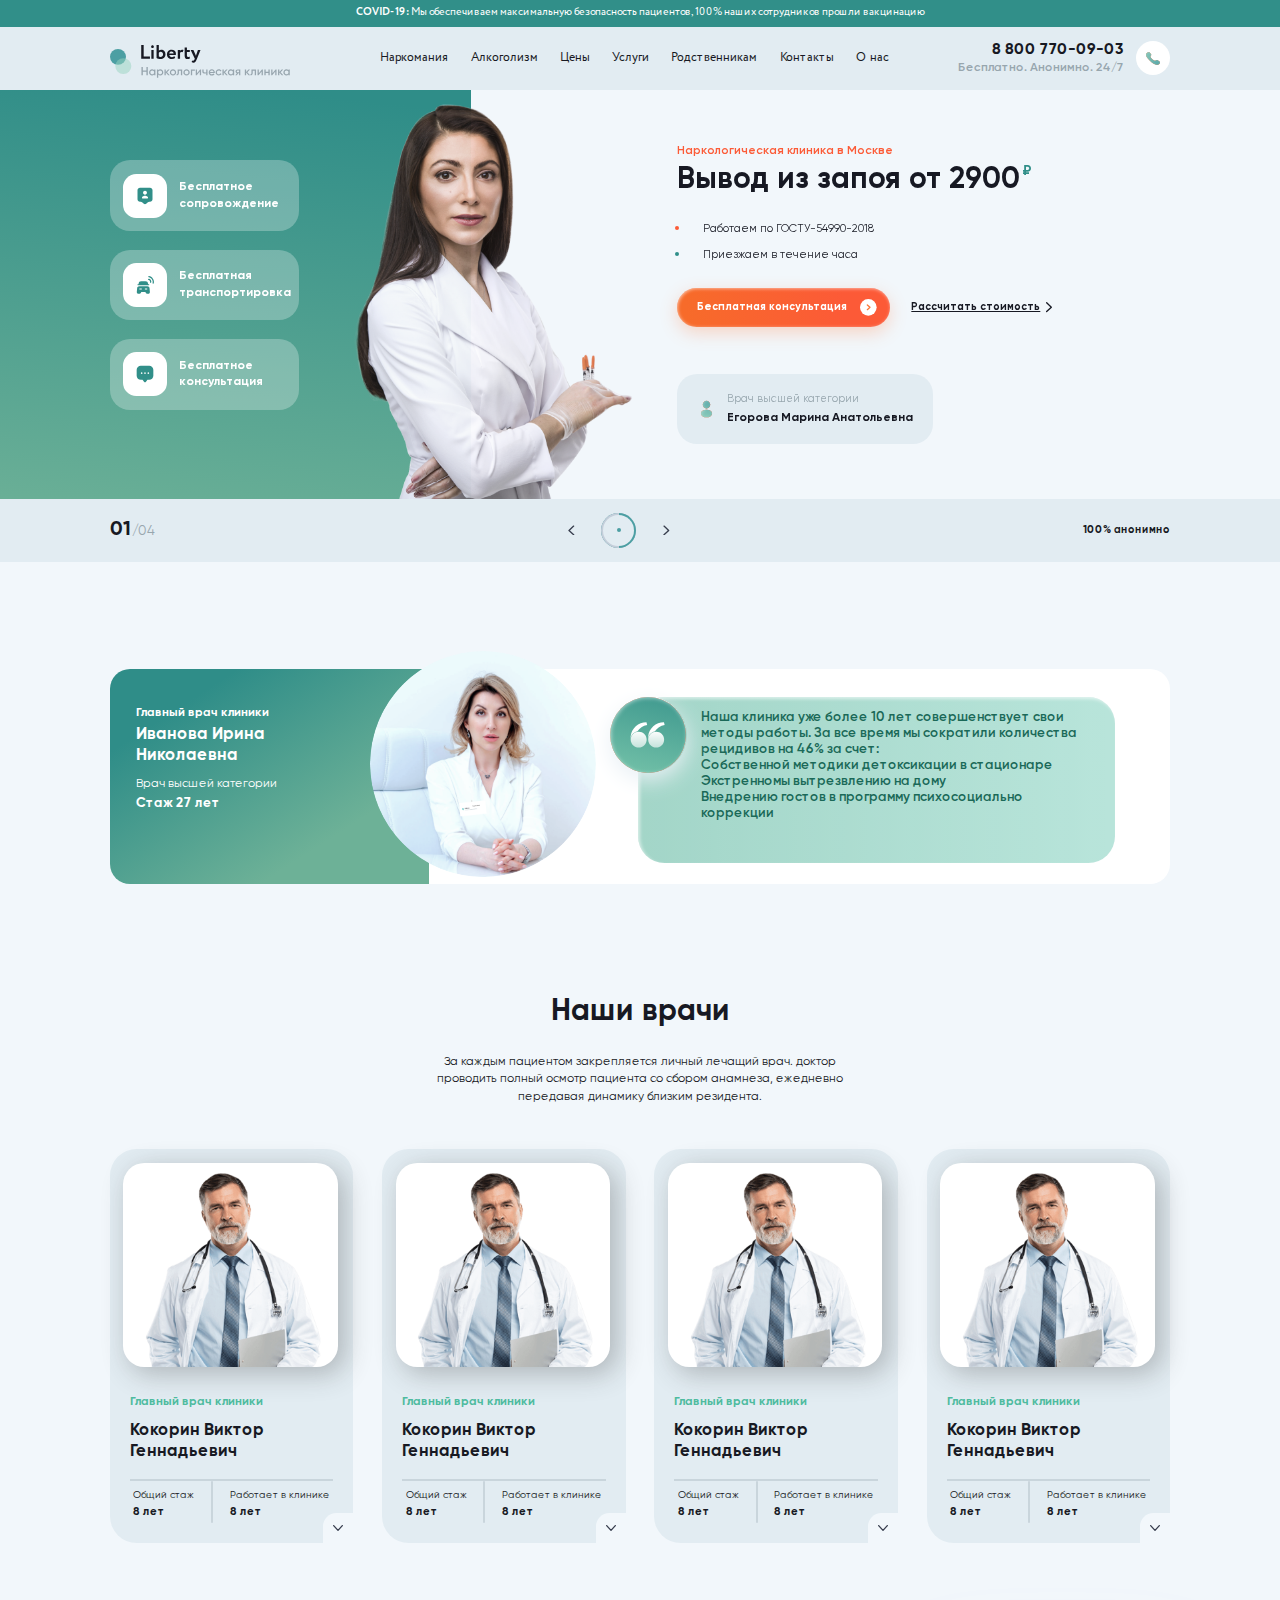
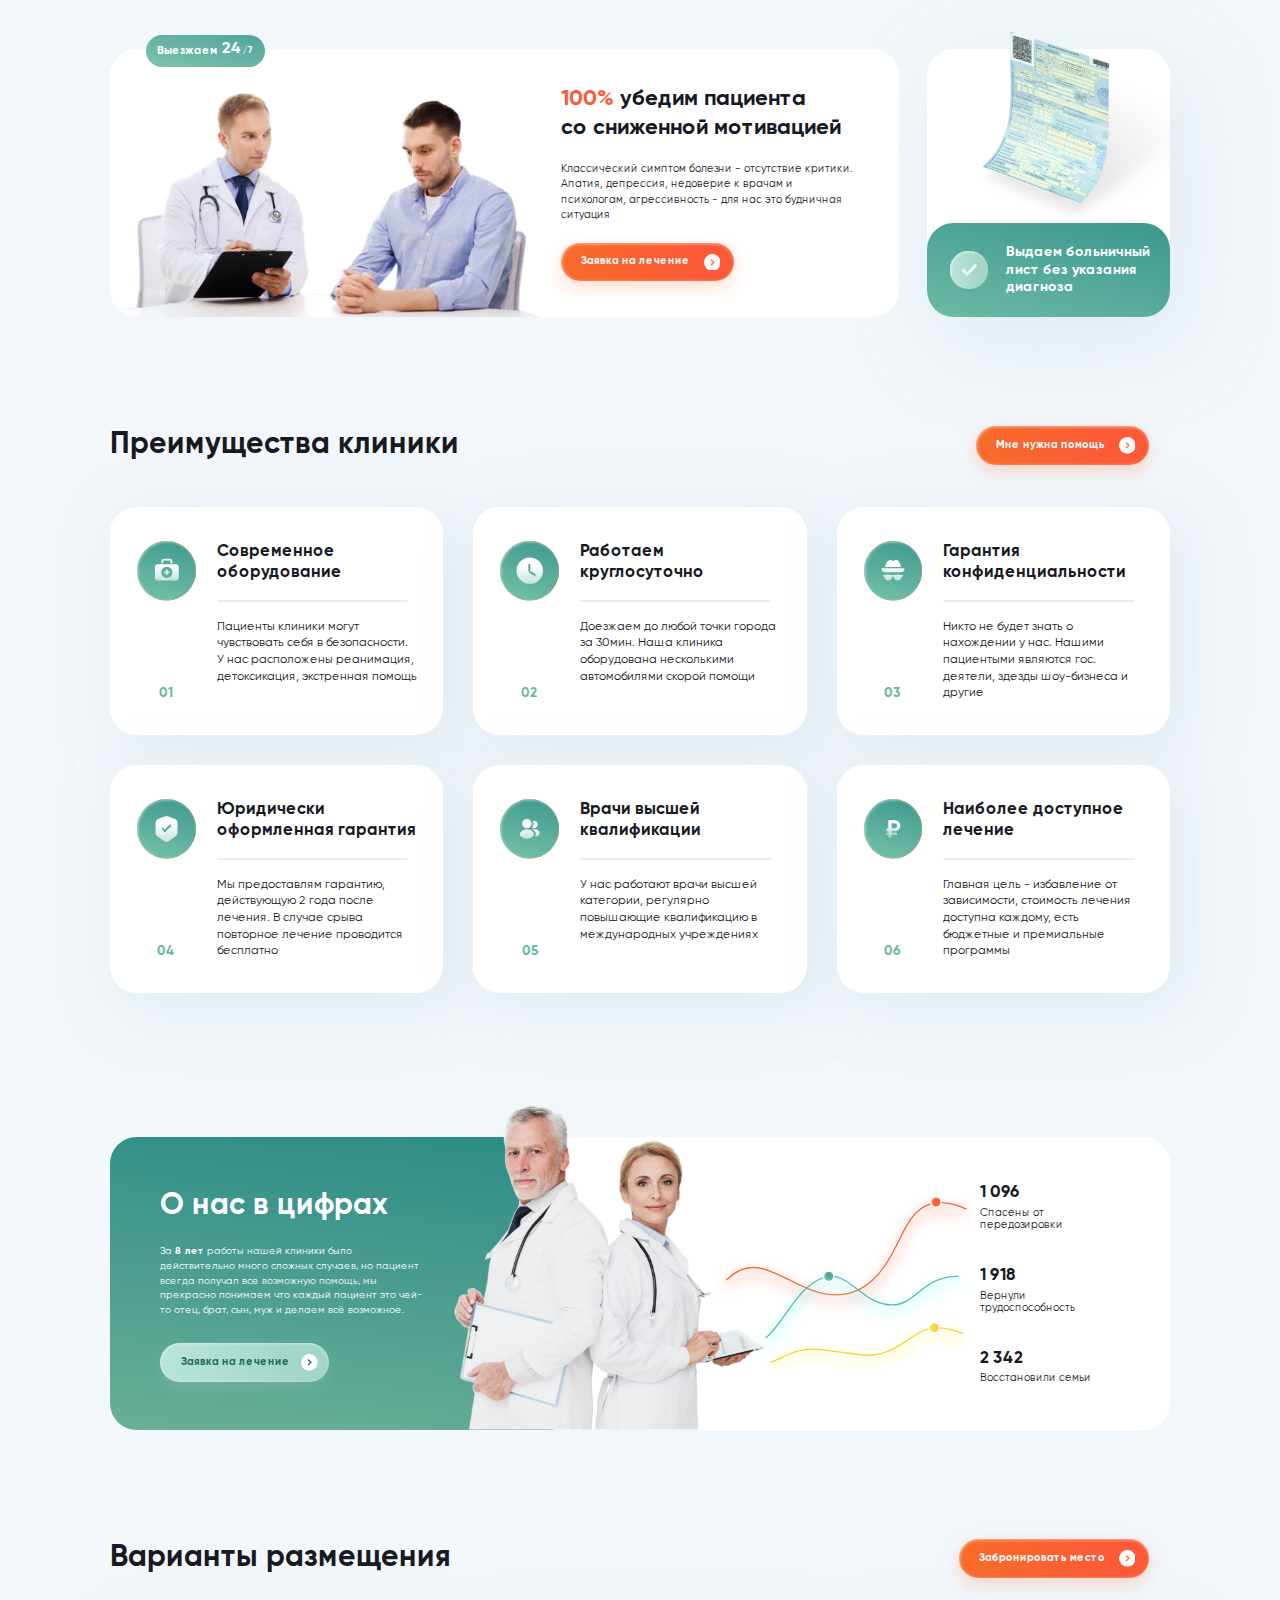
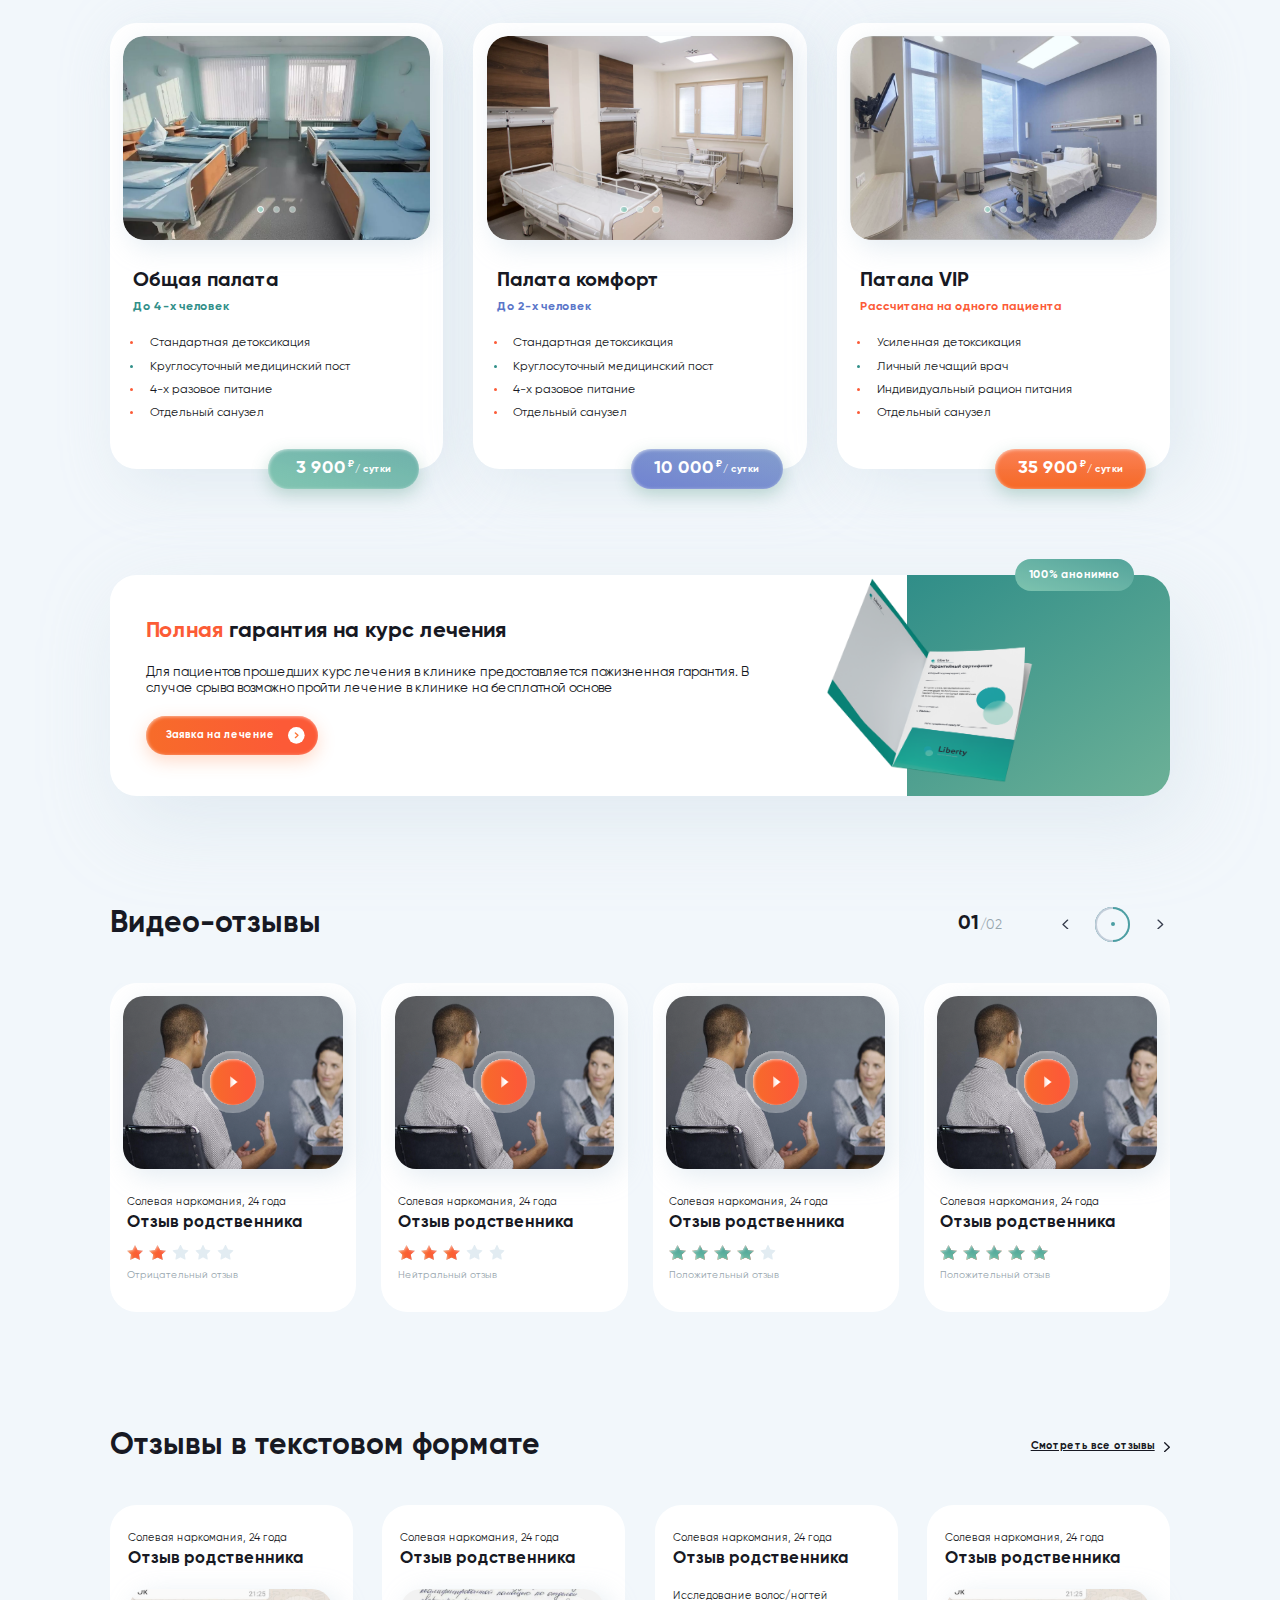
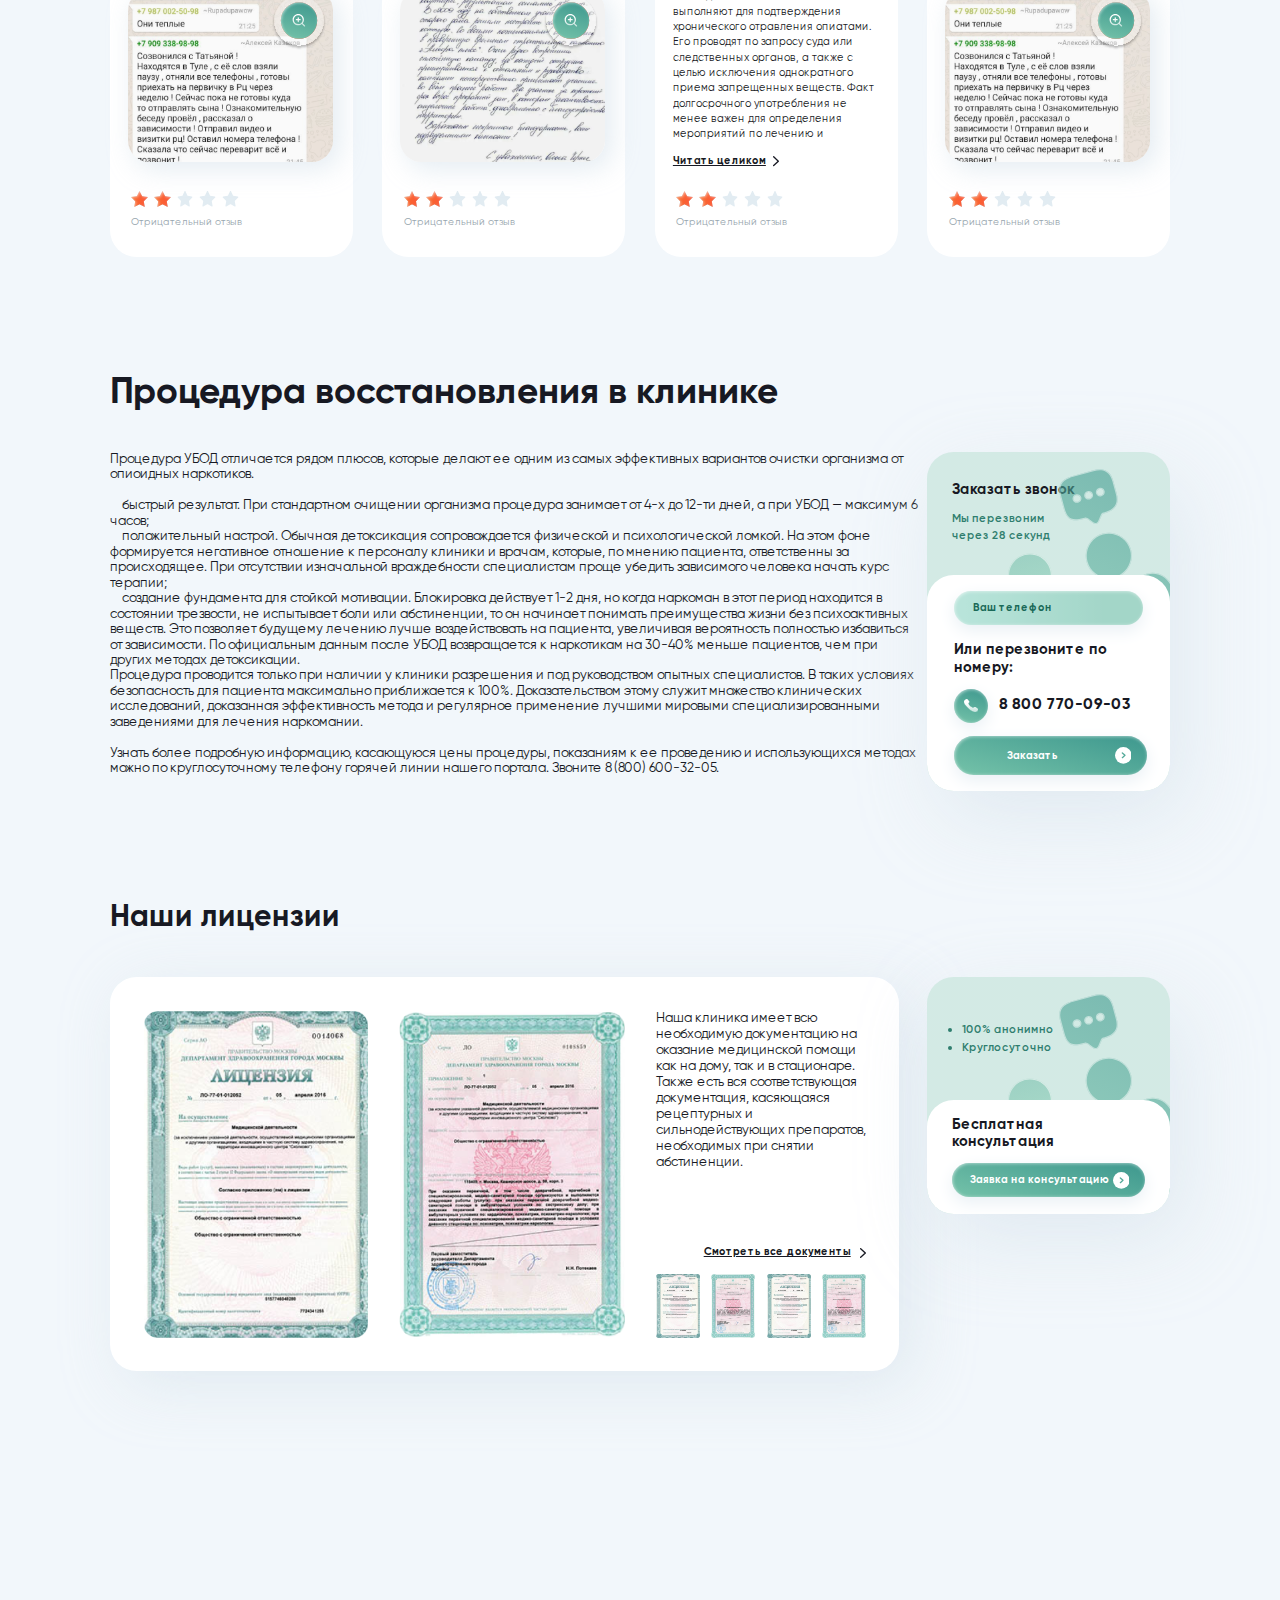
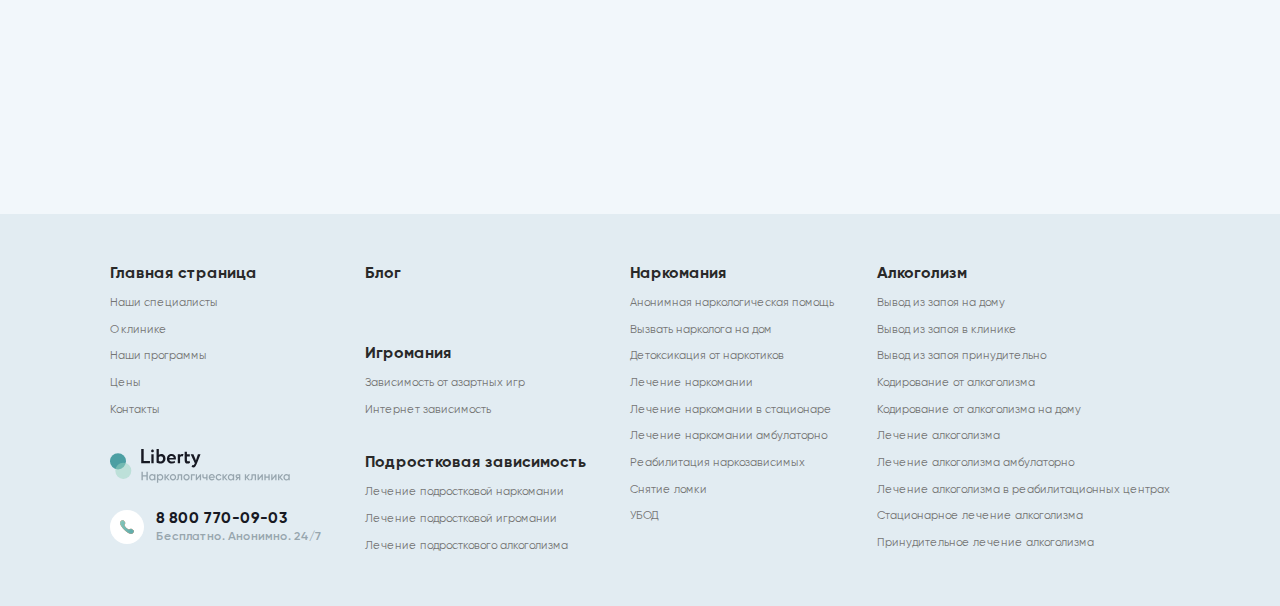
==== about.html @ e0f814bc "create about.html" ====
<!DOCTYPE html>
<html lang="ru">
<head>
    <meta charset="UTF-8">
    <meta name="viewport" content="width=device-width, initial-scale=1.0, shrink-to-fit=no">
    <meta name="description" content="another website">
    <title>О клинике</title>

    <link rel="stylesheet" href="css/font/stylesheet.css">
    <link rel="stylesheet" href="css/swiper-bundle.min.css">
    <link rel="stylesheet" href="css/style.css">
</head>
<body>

    <header class="header">
        <div class="header__covid-info">
            <p>
                <b>COVID-19:</b> Мы обеспечиваем максимальную безопасность пациентов, 100% наших сотрудников прошли вакцинацию
            </p>
        </div>
        <div class="header__main">
            <div class="container header__container">
                <button class="header__burger-icon mobile">
                    <svg viewBox="0 0 21 19" fill="none" xmlns="http://www.w3.org/2000/svg">
                        <path fill-rule="evenodd" clip-rule="evenodd" d="M0 1.05C0 0.470101 0.470101 0 1.05 0H19.95C20.5299 0 21 0.470101 21 1.05C21 1.6299 20.5299 2.1 19.95 2.1H1.05C0.4701 2.1 0 1.6299 0 1.05ZM0 17.8498C0 17.2699 0.470101 16.7998 1.05 16.7998H19.95C20.5299 16.7998 21 17.2699 21 17.8498C21 18.4297 20.5299 18.8998 19.95 18.8998H1.05C0.4701 18.8998 0 18.4297 0 17.8498ZM1.05 8.40039C0.470101 8.40039 0 8.87049 0 9.45039C0 10.0303 0.4701 10.5004 1.05 10.5004H19.95C20.5299 10.5004 21 10.0303 21 9.45039C21 8.87049 20.5299 8.40039 19.95 8.40039H1.05Z" />
                    </svg>
                </button>
                <a class="header__logo">
                    <img src="img/logo.svg" alt="">
                </a>
                <ul class="header__menu">
                    <button class="header__menu-close mobile">
                        <svg viewBox="0 0 22 22" fill="none" xmlns="http://www.w3.org/2000/svg">
                            <path d="M21.1471 0.646447L1.14707 20.6464L1.85418 21.3536L21.8542 1.35355L21.1471 0.646447ZM0.646447 1.35355L20.6464 21.3536L21.3536 20.6464L1.35355 0.646447L0.646447 1.35355Z" />
                        </svg>
                    </button>
                    <li class="header__menu-item">
                        <a href="#">Наркомания</a>
                    </li>
                    <li class="header__menu-item">
                        <a href="#">Алкоголизм</a>
                    </li>
                    <li class="header__menu-item">
                        <a href="#">Цены</a>
                    </li>
                    <li class="header__menu-item">
                        <a href="#">Услуги</a>
                    </li>
                    <li class="header__menu-item">
                        <a href="#">Родственникам</a>
                    </li>
                    <li class="header__menu-item">
                        <a href="#">Контакты</a>
                    </li>
                    <li class="header__menu-item">
                        <a href="#">О нас</a>
                    </li>
                </ul>
                <div class="header__contacts">
                    <div class="header__contacts-info desktop">
                        <div class="header__contacts-phone">
                            8 800 770-09-03
                        </div>
                        <div class="header__contacts-text">
                            Бесплатно. Анонимно. 24/7
                        </div>
                    </div>
                    <a href="#" class="header__phone-icon">
                        <img src="img/call.svg" alt="">
                    </a>
                </div>
            </div>
        </div>
    </header>

    <main>
        <section class="intro swiper">
            <div class="swiper-wrapper">
                <div class="intro__item swiper-slide">
                    <div class="intro__background-block"></div>
                    <div class="container intro__item-container">
                        <div class="intro__block intro__block--info-cards">
                            <div class="intro__info-card">
                                <div class="intro__card-block-icon">
                                    <svg viewBox="0 0 30 30" fill="none" xmlns="http://www.w3.org/2000/svg">
                                        <path d="M22.5 2.5H7.5C5.425 2.5 3.75 4.1625 3.75 6.2125V19.85C3.75 21.9 5.425 23.5625 7.5 23.5625H8.45C9.45 23.5625 10.4 23.95 11.1 24.65L13.2375 26.7625C14.2125 27.725 15.8 27.725 16.775 26.7625L18.9125 24.65C19.6125 23.95 20.575 23.5625 21.5625 23.5625H22.5C24.575 23.5625 26.25 21.9 26.25 19.85V6.2125C26.25 4.1625 24.575 2.5 22.5 2.5ZM15 7.1875C16.6125 7.1875 17.9125 8.4875 17.9125 10.1C17.9125 11.7125 16.6125 13.0125 15 13.0125C13.3875 13.0125 12.0875 11.7 12.0875 10.1C12.0875 8.4875 13.3875 7.1875 15 7.1875ZM18.35 18.825H11.65C10.6375 18.825 10.05 17.7 10.6125 16.8625C11.4625 15.6 13.1125 14.75 15 14.75C16.8875 14.75 18.5375 15.6 19.3875 16.8625C19.95 17.7 19.35 18.825 18.35 18.825Z" />
                                    </svg>
                                </div>
                                <div class="intro__card-text">
                                    Бесплатное сопровождение
                                </div>
                            </div>
                            <div class="intro__info-card">
                                <div class="intro__card-block-icon">
                                    <svg viewBox="0 0 28 28" fill="none" xmlns="http://www.w3.org/2000/svg">
                                        <path d="M21.8277 11.0722C21.711 11.0722 21.5944 11.0489 21.4777 11.0022C21.0344 10.8039 20.836 10.2906 21.0227 9.84724C21.2444 9.34557 21.116 8.61058 20.7077 8.00391C20.2994 7.38558 19.681 6.96558 19.121 7.00058C18.6077 7.00058 18.246 6.61558 18.2344 6.13724C18.2344 5.64724 18.6194 5.26224 19.0977 5.25058C20.2994 5.22724 21.431 5.91558 22.166 7.02391C22.9127 8.14391 23.0877 9.48558 22.6327 10.5356C22.4927 10.8739 22.166 11.0722 21.8277 11.0722Z" /><path d="M25.4562 12.2266C25.3745 12.2266 25.3045 12.2149 25.2228 12.1916C24.7562 12.0633 24.4878 11.5849 24.6162 11.1183C25.0595 9.53158 24.6862 7.64158 23.6245 6.05492C22.5628 4.46825 20.9528 3.40658 19.3078 3.20825C18.8295 3.14992 18.4912 2.71825 18.5495 2.23992C18.6078 1.76158 19.0512 1.41158 19.5178 1.48158C21.6528 1.73825 23.7295 3.09158 25.0712 5.09825C26.4128 7.10492 26.8678 9.53158 26.2962 11.6083C26.1912 11.9699 25.8412 12.2266 25.4562 12.2266Z" /><path d="M19.9727 13.7431C19.9727 14.0931 19.681 14.3848 19.331 14.3848H4.00104C3.65104 14.3848 3.35938 14.0931 3.35938 13.7431C3.35938 13.3931 3.65104 13.1015 4.00104 13.1015H4.86438L5.19104 11.5615C5.49437 10.0681 6.13604 8.70312 8.67938 8.70312H14.6644C17.2077 8.70312 17.8377 10.0798 18.1527 11.5615L18.4794 13.1015H19.3427C19.681 13.1015 19.9727 13.3931 19.9727 13.7431Z" /><path d="M20.3343 18.5612C20.206 17.1612 19.8327 15.6562 17.1027 15.6562H6.22932C3.49932 15.6562 3.12599 17.1612 2.99766 18.5612L2.51932 23.7529C2.46099 24.3946 2.67099 25.0479 3.11432 25.5379C3.56932 26.0279 4.19932 26.3079 4.88766 26.3079H6.48599C7.86266 26.3079 8.13099 25.5146 8.30599 25.0012L8.48099 24.4879C8.67932 23.9046 8.72599 23.7529 9.49599 23.7529H13.8593C14.6293 23.7529 14.6527 23.8346 14.8743 24.4879L15.0493 25.0012C15.2243 25.5262 15.481 26.3079 16.8693 26.3079H18.4677C19.1443 26.3079 19.786 26.0279 20.241 25.5379C20.6843 25.0479 20.8943 24.4062 20.836 23.7529L20.3343 18.5612ZM9.11099 20.3346H6.55599C6.20599 20.3346 5.91432 20.0429 5.91432 19.6929C5.91432 19.3429 6.20599 19.0512 6.55599 19.0512H9.11099C9.46099 19.0512 9.75266 19.3429 9.75266 19.6929C9.75266 20.0429 9.46099 20.3346 9.11099 20.3346ZM16.776 20.3346H14.221C13.871 20.3346 13.5793 20.0429 13.5793 19.6929C13.5793 19.3429 13.871 19.0512 14.221 19.0512H16.776C17.126 19.0512 17.4177 19.3429 17.4177 19.6929C17.4177 20.0429 17.126 20.3346 16.776 20.3346Z" />
                                    </svg>
                                </div>
                                <div class="intro__card-text">
                                    Бесплатная транспортировка
                                </div>
                            </div>
                            <div class="intro__info-card">
                                <div class="intro__card-block-icon">
                                    <svg viewBox="0 0 26 26" fill="none" xmlns="http://www.w3.org/2000/svg">
                                        <path d="M18.416 2.16602H7.58268C4.59268 2.16602 2.16602 4.58185 2.16602 7.56102V14.0393V15.1227C2.16602 18.1018 4.59268 20.5177 7.58268 20.5177H9.20768C9.50018 20.5177 9.89018 20.7127 10.0743 20.951L11.6993 23.1068C12.4143 24.0602 13.5843 24.0602 14.2993 23.1068L15.9243 20.951C16.1302 20.6802 16.4552 20.5177 16.791 20.5177H18.416C21.406 20.5177 23.8327 18.1018 23.8327 15.1227V7.56102C23.8327 4.58185 21.406 2.16602 18.416 2.16602ZM8.66602 12.9993C8.05935 12.9993 7.58268 12.5118 7.58268 11.916C7.58268 11.3202 8.07018 10.8327 8.66602 10.8327C9.26185 10.8327 9.74935 11.3202 9.74935 11.916C9.74935 12.5118 9.27268 12.9993 8.66602 12.9993ZM12.9993 12.9993C12.3927 12.9993 11.916 12.5118 11.916 11.916C11.916 11.3202 12.4035 10.8327 12.9993 10.8327C13.5952 10.8327 14.0827 11.3202 14.0827 11.916C14.0827 12.5118 13.606 12.9993 12.9993 12.9993ZM17.3327 12.9993C16.726 12.9993 16.2493 12.5118 16.2493 11.916C16.2493 11.3202 16.7368 10.8327 17.3327 10.8327C17.9285 10.8327 18.416 11.3202 18.416 11.916C18.416 12.5118 17.9393 12.9993 17.3327 12.9993Z" />
                                    </svg>
                                </div>
                                <div class="intro__card-text">
                                    Бесплатное консультация
                                </div>
                            </div>
                            <div class="intro__anon-text mobile">100% анонимно</div>
                        </div>
                        <div class="intro__block intro__block--image-block">
                            <img src="img/woman-intro.png" alt="">
                        </div>
                        <div class="intro__block intro__block--text">
                            <p class="intro__above-title">
                                Наркологическая клиника в Москве
                            </p>
                            <div class="intro__title">
                                Вывод из запоя от&nbsp;<span class="intro__title--money">2900</span>
                            </div>
                            <ul class="intro__list">
                                <li>Работаем по ГОСТУ-54990-2018</li>
                                <li>Приезжаем в течение часа</li>
                            </ul>
                            <div class="intro__row">
                                <button class="intro__btn title-block__btn">
                                    <span>Бесплатная консультация</span>
                                    <svg viewBox="0 0 25 25" fill="none" xmlns="http://www.w3.org/2000/svg">
                                        <circle cx="12.5" cy="12.5" r="12.5" />
                                        <path d="M11 16L15 12.5059L11 9.01184" stroke-width="2" stroke-linecap="round" stroke-linejoin="round"/>
                                    </svg>
                                </button>
                                <a href="#" class="intro__link">
                                    <span>Рассчитать стоимость</span>
                                    <svg viewBox="0 0 9 16" fill="none" xmlns="http://www.w3.org/2000/svg">
                                        <path d="M1 14.209L8 7.71997L1 1.23096" stroke-width="2" stroke-linecap="round" stroke-linejoin="round"/>
                                    </svg>
                                </a>
                            </div>
                            <div class="intro__info-block desktop">
                                <div class="intro__info-block-icon">
                                    <img src="img/intro-info-icon.svg" alt="">
                                </div>
                                <div class="intro__info-block-text">
                                    <p class="intro__info-text intro__info-text--gray">
                                        Врач высшей категории
                                    </p>
                                    <p class="intro__info-text intro__info-text--bold">
                                        Егорова Марина Анатольевна
                                    </p>
                                </div>
                            </div>
                        </div>
                        <div class="intro__info-block mobile">
                            <div class="intro__info-block-icon">
                                <img src="img/intro-info-icon.svg" alt="">
                            </div>
                            <div class="intro__info-block-text">
                                <p class="intro__info-text intro__info-text--gray">
                                    Врач высшей категории
                                </p>
                                <p class="intro__info-text intro__info-text--bold">
                                    Егорова Марина Анатольевна
                                </p>
                            </div>
                        </div>
                    </div>
                </div>
                <div class="intro__item swiper-slide">
                    <div class="intro__background-block"></div>
                    <div class="container intro__item-container">
                        <div class="intro__block intro__block--info-cards">
                            <div class="intro__info-card">
                                <div class="intro__card-block-icon">
                                    <svg viewBox="0 0 30 30" fill="none" xmlns="http://www.w3.org/2000/svg">
                                        <path d="M22.5 2.5H7.5C5.425 2.5 3.75 4.1625 3.75 6.2125V19.85C3.75 21.9 5.425 23.5625 7.5 23.5625H8.45C9.45 23.5625 10.4 23.95 11.1 24.65L13.2375 26.7625C14.2125 27.725 15.8 27.725 16.775 26.7625L18.9125 24.65C19.6125 23.95 20.575 23.5625 21.5625 23.5625H22.5C24.575 23.5625 26.25 21.9 26.25 19.85V6.2125C26.25 4.1625 24.575 2.5 22.5 2.5ZM15 7.1875C16.6125 7.1875 17.9125 8.4875 17.9125 10.1C17.9125 11.7125 16.6125 13.0125 15 13.0125C13.3875 13.0125 12.0875 11.7 12.0875 10.1C12.0875 8.4875 13.3875 7.1875 15 7.1875ZM18.35 18.825H11.65C10.6375 18.825 10.05 17.7 10.6125 16.8625C11.4625 15.6 13.1125 14.75 15 14.75C16.8875 14.75 18.5375 15.6 19.3875 16.8625C19.95 17.7 19.35 18.825 18.35 18.825Z" />
                                    </svg>
                                </div>
                                <div class="intro__card-text">
                                    Бесплатное сопровождение
                                </div>
                            </div>
                            <div class="intro__info-card">
                                <div class="intro__card-block-icon">
                                    <svg viewBox="0 0 28 28" fill="none" xmlns="http://www.w3.org/2000/svg">
                                        <path d="M21.8277 11.0722C21.711 11.0722 21.5944 11.0489 21.4777 11.0022C21.0344 10.8039 20.836 10.2906 21.0227 9.84724C21.2444 9.34557 21.116 8.61058 20.7077 8.00391C20.2994 7.38558 19.681 6.96558 19.121 7.00058C18.6077 7.00058 18.246 6.61558 18.2344 6.13724C18.2344 5.64724 18.6194 5.26224 19.0977 5.25058C20.2994 5.22724 21.431 5.91558 22.166 7.02391C22.9127 8.14391 23.0877 9.48558 22.6327 10.5356C22.4927 10.8739 22.166 11.0722 21.8277 11.0722Z" /><path d="M25.4562 12.2266C25.3745 12.2266 25.3045 12.2149 25.2228 12.1916C24.7562 12.0633 24.4878 11.5849 24.6162 11.1183C25.0595 9.53158 24.6862 7.64158 23.6245 6.05492C22.5628 4.46825 20.9528 3.40658 19.3078 3.20825C18.8295 3.14992 18.4912 2.71825 18.5495 2.23992C18.6078 1.76158 19.0512 1.41158 19.5178 1.48158C21.6528 1.73825 23.7295 3.09158 25.0712 5.09825C26.4128 7.10492 26.8678 9.53158 26.2962 11.6083C26.1912 11.9699 25.8412 12.2266 25.4562 12.2266Z" /><path d="M19.9727 13.7431C19.9727 14.0931 19.681 14.3848 19.331 14.3848H4.00104C3.65104 14.3848 3.35938 14.0931 3.35938 13.7431C3.35938 13.3931 3.65104 13.1015 4.00104 13.1015H4.86438L5.19104 11.5615C5.49437 10.0681 6.13604 8.70312 8.67938 8.70312H14.6644C17.2077 8.70312 17.8377 10.0798 18.1527 11.5615L18.4794 13.1015H19.3427C19.681 13.1015 19.9727 13.3931 19.9727 13.7431Z" /><path d="M20.3343 18.5612C20.206 17.1612 19.8327 15.6562 17.1027 15.6562H6.22932C3.49932 15.6562 3.12599 17.1612 2.99766 18.5612L2.51932 23.7529C2.46099 24.3946 2.67099 25.0479 3.11432 25.5379C3.56932 26.0279 4.19932 26.3079 4.88766 26.3079H6.48599C7.86266 26.3079 8.13099 25.5146 8.30599 25.0012L8.48099 24.4879C8.67932 23.9046 8.72599 23.7529 9.49599 23.7529H13.8593C14.6293 23.7529 14.6527 23.8346 14.8743 24.4879L15.0493 25.0012C15.2243 25.5262 15.481 26.3079 16.8693 26.3079H18.4677C19.1443 26.3079 19.786 26.0279 20.241 25.5379C20.6843 25.0479 20.8943 24.4062 20.836 23.7529L20.3343 18.5612ZM9.11099 20.3346H6.55599C6.20599 20.3346 5.91432 20.0429 5.91432 19.6929C5.91432 19.3429 6.20599 19.0512 6.55599 19.0512H9.11099C9.46099 19.0512 9.75266 19.3429 9.75266 19.6929C9.75266 20.0429 9.46099 20.3346 9.11099 20.3346ZM16.776 20.3346H14.221C13.871 20.3346 13.5793 20.0429 13.5793 19.6929C13.5793 19.3429 13.871 19.0512 14.221 19.0512H16.776C17.126 19.0512 17.4177 19.3429 17.4177 19.6929C17.4177 20.0429 17.126 20.3346 16.776 20.3346Z" />
                                    </svg>
                                </div>
                                <div class="intro__card-text">
                                    Бесплатная транспортировка
                                </div>
                            </div>
                            <div class="intro__info-card">
                                <div class="intro__card-block-icon">
                                    <svg viewBox="0 0 26 26" fill="none" xmlns="http://www.w3.org/2000/svg">
                                        <path d="M18.416 2.16602H7.58268C4.59268 2.16602 2.16602 4.58185 2.16602 7.56102V14.0393V15.1227C2.16602 18.1018 4.59268 20.5177 7.58268 20.5177H9.20768C9.50018 20.5177 9.89018 20.7127 10.0743 20.951L11.6993 23.1068C12.4143 24.0602 13.5843 24.0602 14.2993 23.1068L15.9243 20.951C16.1302 20.6802 16.4552 20.5177 16.791 20.5177H18.416C21.406 20.5177 23.8327 18.1018 23.8327 15.1227V7.56102C23.8327 4.58185 21.406 2.16602 18.416 2.16602ZM8.66602 12.9993C8.05935 12.9993 7.58268 12.5118 7.58268 11.916C7.58268 11.3202 8.07018 10.8327 8.66602 10.8327C9.26185 10.8327 9.74935 11.3202 9.74935 11.916C9.74935 12.5118 9.27268 12.9993 8.66602 12.9993ZM12.9993 12.9993C12.3927 12.9993 11.916 12.5118 11.916 11.916C11.916 11.3202 12.4035 10.8327 12.9993 10.8327C13.5952 10.8327 14.0827 11.3202 14.0827 11.916C14.0827 12.5118 13.606 12.9993 12.9993 12.9993ZM17.3327 12.9993C16.726 12.9993 16.2493 12.5118 16.2493 11.916C16.2493 11.3202 16.7368 10.8327 17.3327 10.8327C17.9285 10.8327 18.416 11.3202 18.416 11.916C18.416 12.5118 17.9393 12.9993 17.3327 12.9993Z" />
                                    </svg>
                                </div>
                                <div class="intro__card-text">
                                    Бесплатное консультация
                                </div>
                            </div>
                            <div class="intro__anon-text mobile">100% анонимно</div>
                        </div>
                        <div class="intro__block intro__block--image-block">
                            <img src="img/intro-slider-action1.png" alt="">
                        </div>
                        <div class="intro__block intro__block--text">
                            <p class="intro__above-title">
                                При прохождении полного курса
                            </p>
                            <div class="intro__title">
                                Полная гарантия на курс лечения
                            </div>
                            <ul class="intro__list">
                                <li>
                                    Для пациентов прошедших курс лечения в клинике предоставляется пожизненная гарантия. В случае срыва возможно пройти лечение в клинике на бесплатной основе
                                </li>
                            </ul>
                            <div class="intro__row">
                                <button class="intro__btn title-block__btn">
                                    <span>Заявка на лечение</span>
                                    <svg viewBox="0 0 25 25" fill="none" xmlns="http://www.w3.org/2000/svg">
                                        <circle cx="12.5" cy="12.5" r="12.5" />
                                        <path d="M11 16L15 12.5059L11 9.01184" stroke-width="2" stroke-linecap="round" stroke-linejoin="round"/>
                                    </svg>
                                </button>
                                <a href="#" class="intro__link">
                                    <span>Рассчитать стоимость</span>
                                    <svg viewBox="0 0 9 16" fill="none" xmlns="http://www.w3.org/2000/svg">
                                        <path d="M1 14.209L8 7.71997L1 1.23096" stroke-width="2" stroke-linecap="round" stroke-linejoin="round"/>
                                    </svg>
                                </a>
                            </div>
                            <div class="intro__info-block desktop">
                                <div class="intro__info-block-icon">
                                    <img src="img/intro-icon-info-shield.svg" alt="">
                                </div>
                                <div class="intro__info-block-text">
                                    <p class="intro__info-text intro__info-text--gray">
                                        Качество подтверждено
                                    </p>
                                    <p class="intro__info-text intro__info-text--bold">
                                        Юридическая чистота
                                    </p>
                                </div>
                            </div>
                        </div>
                        <div class="intro__info-block mobile">
                            <div class="intro__info-block-icon">
                                <img src="img/intro-icon-info-shield.svg" alt="">
                            </div>
                            <div class="intro__info-block-text">
                                <p class="intro__info-text intro__info-text--gray">
                                    Качество подтверждено
                                </p>
                                <p class="intro__info-text intro__info-text--bold">
                                    Юридическая чистота
                                </p>
                            </div>
                        </div>
                    </div>
                </div>
                <div class="intro__item swiper-slide">
                    <div class="intro__background-block"></div>
                    <div class="container intro__item-container">
                        <div class="intro__block intro__block--info-cards">
                            <div class="intro__info-card">
                                <div class="intro__card-block-icon">
                                    <svg viewBox="0 0 30 30" fill="none" xmlns="http://www.w3.org/2000/svg">
                                        <path d="M22.5 2.5H7.5C5.425 2.5 3.75 4.1625 3.75 6.2125V19.85C3.75 21.9 5.425 23.5625 7.5 23.5625H8.45C9.45 23.5625 10.4 23.95 11.1 24.65L13.2375 26.7625C14.2125 27.725 15.8 27.725 16.775 26.7625L18.9125 24.65C19.6125 23.95 20.575 23.5625 21.5625 23.5625H22.5C24.575 23.5625 26.25 21.9 26.25 19.85V6.2125C26.25 4.1625 24.575 2.5 22.5 2.5ZM15 7.1875C16.6125 7.1875 17.9125 8.4875 17.9125 10.1C17.9125 11.7125 16.6125 13.0125 15 13.0125C13.3875 13.0125 12.0875 11.7 12.0875 10.1C12.0875 8.4875 13.3875 7.1875 15 7.1875ZM18.35 18.825H11.65C10.6375 18.825 10.05 17.7 10.6125 16.8625C11.4625 15.6 13.1125 14.75 15 14.75C16.8875 14.75 18.5375 15.6 19.3875 16.8625C19.95 17.7 19.35 18.825 18.35 18.825Z" />
                                    </svg>
                                </div>
                                <div class="intro__card-text">
                                    Бесплатное сопровождение
                                </div>
                            </div>
                            <div class="intro__info-card">
                                <div class="intro__card-block-icon">
                                    <svg viewBox="0 0 28 28" fill="none" xmlns="http://www.w3.org/2000/svg">
                                        <path d="M21.8277 11.0722C21.711 11.0722 21.5944 11.0489 21.4777 11.0022C21.0344 10.8039 20.836 10.2906 21.0227 9.84724C21.2444 9.34557 21.116 8.61058 20.7077 8.00391C20.2994 7.38558 19.681 6.96558 19.121 7.00058C18.6077 7.00058 18.246 6.61558 18.2344 6.13724C18.2344 5.64724 18.6194 5.26224 19.0977 5.25058C20.2994 5.22724 21.431 5.91558 22.166 7.02391C22.9127 8.14391 23.0877 9.48558 22.6327 10.5356C22.4927 10.8739 22.166 11.0722 21.8277 11.0722Z" /><path d="M25.4562 12.2266C25.3745 12.2266 25.3045 12.2149 25.2228 12.1916C24.7562 12.0633 24.4878 11.5849 24.6162 11.1183C25.0595 9.53158 24.6862 7.64158 23.6245 6.05492C22.5628 4.46825 20.9528 3.40658 19.3078 3.20825C18.8295 3.14992 18.4912 2.71825 18.5495 2.23992C18.6078 1.76158 19.0512 1.41158 19.5178 1.48158C21.6528 1.73825 23.7295 3.09158 25.0712 5.09825C26.4128 7.10492 26.8678 9.53158 26.2962 11.6083C26.1912 11.9699 25.8412 12.2266 25.4562 12.2266Z" /><path d="M19.9727 13.7431C19.9727 14.0931 19.681 14.3848 19.331 14.3848H4.00104C3.65104 14.3848 3.35938 14.0931 3.35938 13.7431C3.35938 13.3931 3.65104 13.1015 4.00104 13.1015H4.86438L5.19104 11.5615C5.49437 10.0681 6.13604 8.70312 8.67938 8.70312H14.6644C17.2077 8.70312 17.8377 10.0798 18.1527 11.5615L18.4794 13.1015H19.3427C19.681 13.1015 19.9727 13.3931 19.9727 13.7431Z" /><path d="M20.3343 18.5612C20.206 17.1612 19.8327 15.6562 17.1027 15.6562H6.22932C3.49932 15.6562 3.12599 17.1612 2.99766 18.5612L2.51932 23.7529C2.46099 24.3946 2.67099 25.0479 3.11432 25.5379C3.56932 26.0279 4.19932 26.3079 4.88766 26.3079H6.48599C7.86266 26.3079 8.13099 25.5146 8.30599 25.0012L8.48099 24.4879C8.67932 23.9046 8.72599 23.7529 9.49599 23.7529H13.8593C14.6293 23.7529 14.6527 23.8346 14.8743 24.4879L15.0493 25.0012C15.2243 25.5262 15.481 26.3079 16.8693 26.3079H18.4677C19.1443 26.3079 19.786 26.0279 20.241 25.5379C20.6843 25.0479 20.8943 24.4062 20.836 23.7529L20.3343 18.5612ZM9.11099 20.3346H6.55599C6.20599 20.3346 5.91432 20.0429 5.91432 19.6929C5.91432 19.3429 6.20599 19.0512 6.55599 19.0512H9.11099C9.46099 19.0512 9.75266 19.3429 9.75266 19.6929C9.75266 20.0429 9.46099 20.3346 9.11099 20.3346ZM16.776 20.3346H14.221C13.871 20.3346 13.5793 20.0429 13.5793 19.6929C13.5793 19.3429 13.871 19.0512 14.221 19.0512H16.776C17.126 19.0512 17.4177 19.3429 17.4177 19.6929C17.4177 20.0429 17.126 20.3346 16.776 20.3346Z" />
                                    </svg>
                                </div>
                                <div class="intro__card-text">
                                    Бесплатная транспортировка
                                </div>
                            </div>
                            <div class="intro__info-card">
                                <div class="intro__card-block-icon">
                                    <svg viewBox="0 0 26 26" fill="none" xmlns="http://www.w3.org/2000/svg">
                                        <path d="M18.416 2.16602H7.58268C4.59268 2.16602 2.16602 4.58185 2.16602 7.56102V14.0393V15.1227C2.16602 18.1018 4.59268 20.5177 7.58268 20.5177H9.20768C9.50018 20.5177 9.89018 20.7127 10.0743 20.951L11.6993 23.1068C12.4143 24.0602 13.5843 24.0602 14.2993 23.1068L15.9243 20.951C16.1302 20.6802 16.4552 20.5177 16.791 20.5177H18.416C21.406 20.5177 23.8327 18.1018 23.8327 15.1227V7.56102C23.8327 4.58185 21.406 2.16602 18.416 2.16602ZM8.66602 12.9993C8.05935 12.9993 7.58268 12.5118 7.58268 11.916C7.58268 11.3202 8.07018 10.8327 8.66602 10.8327C9.26185 10.8327 9.74935 11.3202 9.74935 11.916C9.74935 12.5118 9.27268 12.9993 8.66602 12.9993ZM12.9993 12.9993C12.3927 12.9993 11.916 12.5118 11.916 11.916C11.916 11.3202 12.4035 10.8327 12.9993 10.8327C13.5952 10.8327 14.0827 11.3202 14.0827 11.916C14.0827 12.5118 13.606 12.9993 12.9993 12.9993ZM17.3327 12.9993C16.726 12.9993 16.2493 12.5118 16.2493 11.916C16.2493 11.3202 16.7368 10.8327 17.3327 10.8327C17.9285 10.8327 18.416 11.3202 18.416 11.916C18.416 12.5118 17.9393 12.9993 17.3327 12.9993Z" />
                                    </svg>
                                </div>
                                <div class="intro__card-text">
                                    Бесплатное консультация
                                </div>
                            </div>
                            <div class="intro__anon-text mobile">100% анонимно</div>
                        </div>
                        <div class="intro__block intro__block--image-block">
                            <img src="img/intro-slider-action2.png" alt="">
                        </div>
                        <div class="intro__block intro__block--text">
                            <p class="intro__above-title">
                                Акция!
                            </p>
                            <div class="intro__title">
                                Пять дней лечения &ensp;<span class="intro__title--money">24&nbsp;000</span>
                            </div>
                            <ul class="intro__list">
                                <li>При условии полной предоплаты</li>
                                <li>Приезжаем в течение часа</li>
                            </ul>
                            <div class="intro__row">
                                <button class="intro__btn title-block__btn">
                                    <span>Бесплатная консультация</span>
                                    <svg viewBox="0 0 25 25" fill="none" xmlns="http://www.w3.org/2000/svg">
                                        <circle cx="12.5" cy="12.5" r="12.5" />
                                        <path d="M11 16L15 12.5059L11 9.01184" stroke-width="2" stroke-linecap="round" stroke-linejoin="round"/>
                                    </svg>
                                </button>
                                <a href="#" class="intro__link">
                                    <span>Прайс лист</span>
                                    <svg viewBox="0 0 9 16" fill="none" xmlns="http://www.w3.org/2000/svg">
                                        <path d="M1 14.209L8 7.71997L1 1.23096" stroke-width="2" stroke-linecap="round" stroke-linejoin="round"/>
                                    </svg>
                                </a>
                            </div>
                            <div class="intro__info-block desktop">
                                <div class="intro__info-block-icon">
                                    <img src="img/intro-info-icon.svg" alt="">
                                </div>
                                <div class="intro__info-block-text">
                                    <p class="intro__info-text intro__info-text--gray">
                                        Врач высшей категории
                                    </p>
                                    <p class="intro__info-text intro__info-text--bold">
                                        Егорова Марина Анатольевна
                                    </p>
                                </div>
                            </div>
                        </div>
                        <div class="intro__info-block mobile">
                            <div class="intro__info-block-icon">
                                <img src="img/intro-info-icon.svg" alt="">
                            </div>
                            <div class="intro__info-block-text">
                                <p class="intro__info-text intro__info-text--gray">
                                    Врач высшей категории
                                </p>
                                <p class="intro__info-text intro__info-text--bold">
                                    Егорова Марина Анатольевна
                                </p>
                            </div>
                        </div>
                    </div>
                </div>
                <div class="intro__item swiper-slide light">
                    <div class="container intro__item-container">
                        <div class="intro__anon-text mobile">100% анонимно</div>
                        <div class="intro__block intro__block--image-block">
                            <img src="img/intro-slider-action3.png" alt="">
                        </div>
                        <div class="intro__block intro__block--text">
                            <p class="intro__above-title">
                                Бесплатно!
                            </p>
                            <div class="intro__title">
                                Уговорим и привезем на лечение
                            </div>
                            <ul class="intro__list">
                                <li>
                                    Классический симптом болезни - отсутствие критики.<br>
                                    Апатия, депрессия, недоверие к врачам и психологам, агрессивность - для нас это будничная ситуация
                                </li>
                            </ul>
                            <div class="intro__row">
                                <button class="intro__btn title-block__btn">
                                    <span>Заявка на лечение</span>
                                    <svg viewBox="0 0 25 25" fill="none" xmlns="http://www.w3.org/2000/svg">
                                        <circle cx="12.5" cy="12.5" r="12.5" />
                                        <path d="M11 16L15 12.5059L11 9.01184" stroke-width="2" stroke-linecap="round" stroke-linejoin="round"/>
                                    </svg>
                                </button>
                                <a href="#" class="intro__link">
                                    <span>Рассчитать стоимость</span>
                                    <svg viewBox="0 0 9 16" fill="none" xmlns="http://www.w3.org/2000/svg">
                                        <path d="M1 14.209L8 7.71997L1 1.23096" stroke-width="2" stroke-linecap="round" stroke-linejoin="round"/>
                                    </svg>
                                </a>
                            </div>
                            <div class="intro__info-block desktop">
                                <div class="intro__info-block-icon">
                                    <img src="img/intro-icon-info-shield.svg" alt="">
                                </div>
                                <div class="intro__info-block-text">
                                    <p class="intro__info-text intro__info-text--gray">
                                        9 из 10 не готовы к лечению
                                    </p>
                                    <p class="intro__info-text intro__info-text--bold">
                                        10 из 10 соглашаются
                                    </p>
                                </div>
                            </div>
                        </div>
                        <div class="intro__info-block mobile">
                            <div class="intro__info-block-icon">
                                <img src="img/intro-icon-info-shield.svg" alt="">
                            </div>
                            <div class="intro__info-block-text">
                                <p class="intro__info-text intro__info-text--gray">
                                    9 из 10 не готовы к лечению
                                </p>
                                <p class="intro__info-text intro__info-text--bold">
                                    10 из 10 соглашаются
                                </p>
                            </div>
                        </div>
                    </div>
                </div>
            </div>
            <div class="intro__pagination-block navigation-block">
                <div class="container intro__pagination-container">
                    <div class="intro__pagination navigation-block__pagination"></div>
                    <div class="navigation-block__navigation">
                        <button class="intro__navigation-arrow-left navigation-block__arrow">
                            <svg viewBox="0 0 9 16" fill="none" xmlns="http://www.w3.org/2000/svg">
                                <path d="M8 14.6426L1 8.15356L8 1.66455" stroke-width="2" stroke-linecap="round" stroke-linejoin="round"/>
                            </svg>
                        </button>
                        <div class="intro__navigation-time-block navigation-block__navigation-time-block animate">
                            <div class="navigation-block__navigation-time-line"></div>
                            <div class="navigation-block__navigation-time-body"></div>
                        </div>
                        <button class="intro__navigation-arrow-right navigation-block__arrow">
                            <svg viewBox="0 0 9 16" fill="none" xmlns="http://www.w3.org/2000/svg">
                                <path d="M1 14.6426L8 8.15356L1 1.66455" stroke-width="2" stroke-linecap="round" stroke-linejoin="round"/>
                            </svg>
                        </button>
                    </div>
                    <div class="intro__pagination-text desktop">
                        100% анонимно
                    </div>
                </div>
            </div>
        </section>
        <section class="citation">
            <div class="container">
                <div class="citation__block">
                    <div class="citation__info-block">
                        <p class="citation__special">Главный врач клиники</p>
                        <p class="citation__name">Иванова Ирина Николаевна</p>
                        <p class="citation__special citation__special--min">Врач высшей категории</p>
                        <p class="citation__experience">Стаж 27 лет</p>
                    </div>
                    <div class="citation__image-block">
                        <img src="img/citation-glav-vrach.png" alt="">
                    </div>
                    <div class="citation__text-block">
                        <div class="citation__text-block-icon">
                            <img src="img/citation-icon.svg" alt="">
                        </div>
                        <p>
                            Наша клиника уже более 10 лет совершенствует свои методы работы. За все время мы сократили количества рецидивов на 46% за счет:<br>
                            Собственной методики детоксикации в стационаре<br>
                            Экстренномы вытрезвлению на дому<br>
                            Внедрению гостов в программу психосоциально коррекции
                        </p>
                    </div>
                </div>
            </div>
        </section>
        <section class="doctors">
            <div class="container">
                <div class="doctors__title-block">
                    <div class="doctors__title">Наши врачи</div>
                    <p class="doctors__description">
                        За каждым пациентом закрепляется личный лечащий врач. доктор проводить полный осмотр пациента со сбором анамнеза, ежедневно передавая динамику близким резидента.
                    </p>
                </div>
                <div class="doctors__cards">
                    <div class="doctors__item">
                        <div class="doctors__image-block">
                            <img src="img/doctors-image1.png" alt="">
                        </div>
                        <div class="doctors__info-block">
                            <p class="doctors__special">Главный врач клиники</p>
                            <p class="doctors__name">Кокорин Виктор Геннадьевич</p>
                            <div class="doctors__info">
                                <div class="doctors__total-work">
                                    <p class="doctors__text">Общий стаж</p>
                                    <p class="doctors__work-age">8 лет</p>
                                </div>
                                <div class="doctors__line"></div>
                                <div class="doctors__work">
                                    <p class="doctors__text">Работает в клинике</p>
                                    <p class="doctors__work-age">8 лет</p>
                                </div>
                            </div>
                        </div>
                        <button class="doctors__item-arrow">
                            <svg viewBox="0 0 15 9" fill="none" xmlns="http://www.w3.org/2000/svg">
                                <path d="M13.9785 1L7.4895 8L1.00049 0.999998" stroke-width="2" stroke-linecap="round" stroke-linejoin="round"/>
                            </svg>
                        </button>
                        <div class="doctors__description-block">
                            <div class="doctors__description-block-bg">
                                <img class="desktop" src="img/doctors-description-bg.svg" alt="">
                                <img src="img/doctors-description-bg-mob.svg" alt="" class="mobile">
                            </div>
                            <p>Дата рождения: 11.12.1987</p>
                            <p>Образование:  ИСОиП (филиал) ДГТУ г. Шахты</p>
                            <p>Факультет: «Юриспруденция , социальные технологии и психология»</p>
                            <p>Специальность:  Психология личности.</p>
                            <p>Опыт работы:  Консультант-аддиктолог по терапии химической зависимости, индивидуальное психологическое консультирование;</p>
                            <p>Заместитель директора руководителя в детском реабилитационном центре коррекции поведения подростков, оказавшихся в трудных жизненных ситуациях; ведение пост лечебной программы, а также программы ресоциализации пациентов с химическими и не химическими зависимостями, работа с созависимыми родственниками, сопровождение пациентов на этапе прохождения курса реабилитации.</p>
                            <p>Заместитель директора руководителя в детском реабилитационном центре коррекции поведения подростков, оказавшихся в трудных жизненных ситуациях; ведение пост лечебной программы, а также программы ресоциализации пациентов с химическими и не химическими зависимостями, работа с созависимыми родственниками, сопровождение пациентов на этапе прохождения курса реабилитации.</p>
                        </div>
                    </div>
                    <div class="doctors__item">
                        <div class="doctors__image-block">
                            <img src="img/doctors-image1.png" alt="">
                        </div>
                        <div class="doctors__info-block">
                            <p class="doctors__special">Главный врач клиники</p>
                            <p class="doctors__name">Кокорин Виктор Геннадьевич</p>
                            <div class="doctors__info">
                                <div class="doctors__total-work">
                                    <p class="doctors__text">Общий стаж</p>
                                    <p class="doctors__work-age">8 лет</p>
                                </div>
                                <div class="doctors__line"></div>
                                <div class="doctors__work">
                                    <p class="doctors__text">Работает в клинике</p>
                                    <p class="doctors__work-age">8 лет</p>
                                </div>
                            </div>
                        </div>
                        <button class="doctors__item-arrow">
                            <svg viewBox="0 0 15 9" fill="none" xmlns="http://www.w3.org/2000/svg">
                                <path d="M13.9785 1L7.4895 8L1.00049 0.999998" stroke-width="2" stroke-linecap="round" stroke-linejoin="round"/>
                            </svg>
                        </button>
                        <div class="doctors__description-block">
                            <div class="doctors__description-block-bg">
                                <img class="desktop" src="img/doctors-description-bg.svg" alt="">
                                <img src="img/doctors-description-bg-mob.svg" alt="" class="mobile">
                            </div>
                            <p>Дата рождения: 11.12.1987</p>
                            <p>Образование:  ИСОиП (филиал) ДГТУ г. Шахты</p>
                            <p>Факультет: «Юриспруденция , социальные технологии и психология»</p>
                            <p>Специальность:  Психология личности.</p>
                            <p>Опыт работы:  Консультант-аддиктолог по терапии химической зависимости, индивидуальное психологическое консультирование;</p>
                            <p>Заместитель директора руководителя в детском реабилитационном центре коррекции поведения подростков, оказавшихся в трудных жизненных ситуациях; ведение пост лечебной программы, а также программы ресоциализации пациентов с химическими и не химическими зависимостями, работа с созависимыми родственниками, сопровождение пациентов на этапе прохождения курса реабилитации.</p>
                        </div>
                    </div>
                    <div class="doctors__item">
                        <div class="doctors__image-block">
                            <img src="img/doctors-image1.png" alt="">
                        </div>
                        <div class="doctors__info-block">
                            <p class="doctors__special">Главный врач клиники</p>
                            <p class="doctors__name">Кокорин Виктор Геннадьевич</p>
                            <div class="doctors__info">
                                <div class="doctors__total-work">
                                    <p class="doctors__text">Общий стаж</p>
                                    <p class="doctors__work-age">8 лет</p>
                                </div>
                                <div class="doctors__line"></div>
                                <div class="doctors__work">
                                    <p class="doctors__text">Работает в клинике</p>
                                    <p class="doctors__work-age">8 лет</p>
                                </div>
                            </div>
                        </div>
                        <button class="doctors__item-arrow">
                            <svg viewBox="0 0 15 9" fill="none" xmlns="http://www.w3.org/2000/svg">
                                <path d="M13.9785 1L7.4895 8L1.00049 0.999998" stroke-width="2" stroke-linecap="round" stroke-linejoin="round"/>
                            </svg>
                        </button>
                        <div class="doctors__description-block">
                            <div class="doctors__description-block-bg">
                                <img class="desktop" src="img/doctors-description-bg.svg" alt="">
                                <img src="img/doctors-description-bg-mob.svg" alt="" class="mobile">
                            </div>
                            <p>Дата рождения: 11.12.1987</p>
                            <p>Образование:  ИСОиП (филиал) ДГТУ г. Шахты</p>
                            <p>Факультет: «Юриспруденция , социальные технологии и психология»</p>
                            <p>Специальность:  Психология личности.</p>
                            <p>Опыт работы:  Консультант-аддиктолог по терапии химической зависимости, индивидуальное психологическое консультирование;</p>
                            <p>Заместитель директора руководителя в детском реабилитационном центре коррекции поведения подростков, оказавшихся в трудных жизненных ситуациях; ведение пост лечебной программы, а также программы ресоциализации пациентов с химическими и не химическими зависимостями, работа с созависимыми родственниками, сопровождение пациентов на этапе прохождения курса реабилитации.</p>
                        </div>
                    </div>
                    <div class="doctors__item">
                        <div class="doctors__image-block">
                            <img src="img/doctors-image1.png" alt="">
                        </div>
                        <div class="doctors__info-block">
                            <p class="doctors__special">Главный врач клиники</p>
                            <p class="doctors__name">Кокорин Виктор Геннадьевич</p>
                            <div class="doctors__info">
                                <div class="doctors__total-work">
                                    <p class="doctors__text">Общий стаж</p>
                                    <p class="doctors__work-age">8 лет</p>
                                </div>
                                <div class="doctors__line"></div>
                                <div class="doctors__work">
                                    <p class="doctors__text">Работает в клинике</p>
                                    <p class="doctors__work-age">8 лет</p>
                                </div>
                            </div>
                        </div>
                        <button class="doctors__item-arrow">
                            <svg viewBox="0 0 15 9" fill="none" xmlns="http://www.w3.org/2000/svg">
                                <path d="M13.9785 1L7.4895 8L1.00049 0.999998" stroke-width="2" stroke-linecap="round" stroke-linejoin="round"/>
                            </svg>
                        </button>
                        <div class="doctors__description-block">
                            <div class="doctors__description-block-bg">
                                <img class="desktop" src="img/doctors-description-bg.svg" alt="">
                                <img src="img/doctors-description-bg-mob.svg" alt="" class="mobile">
                            </div>
                            <p><b>Дата рождения:</b> 11.12.1987</p>
                            <p><b>Образование:</b>  ИСОиП (филиал) ДГТУ г. Шахты</p>
                            <p><b>Факультет:</b> «Юриспруденция , социальные технологии и психология»</p>
                            <p><b>Специальность:</b>  Психология личности.</p>
                            <p><b>Опыт работы:</b>  Консультант-аддиктолог по терапии химической зависимости, индивидуальное психологическое консультирование;</p>
                            <p>Заместитель директора руководителя в детском реабилитационном центре коррекции поведения подростков, оказавшихся в трудных жизненных ситуациях; ведение пост лечебной программы, а также программы ресоциализации пациентов с химическими и не химическими зависимостями, работа с созависимыми родственниками, сопровождение пациентов на этапе прохождения курса реабилитации.</p>
                        </div>
                    </div>
                </div>
            </div>
        </section>
        <section class="motivation">
            <div class="container motivation__container">
                <div class="motivation__info-block">
                    <div class="motivation__time-work-block">
                        <span>Выезжаем</span>
                        <span class="motivation__time-work-block--big">24</span>
                        <span class="motivation__time-work-block--min">/7</span>
                    </div>
                    <div class="motivation__image-block">
                        <img src="img/motivation-image1.png" alt="">
                    </div>
                    <div class="motivation__text-block">
                        <div class="motivation__title">
                            <span class="motivation__title--orange">100%</span> убедим пациента<br>
                            со сниженной мотивацией
                        </div>
                        <p class="motivation__description">
                            Классический симптом болезни - отсутствие критики.<br>
                            Апатия, депрессия, недоверие к врачам и психологам, агрессивность - для нас это будничная ситуация
                        </p>
                        <button class="motivation__btn title-block__btn">
                            <span>Заявка на лечение</span>
                            <svg viewBox="0 0 25 25" fill="none" xmlns="http://www.w3.org/2000/svg">
                                <circle cx="12.5" cy="12.5" r="12.5" />
                                <path d="M11 16L15 12.5059L11 9.01184" stroke-width="2" stroke-linecap="round" stroke-linejoin="round"/>
                            </svg>
                        </button>
                    </div>
                </div>
                <div class="motivation__document-block">
                    <div class="motivation__document-image-block">
                        <img src="img/motivation-image2.png" alt="">
                    </div>
                    <div class="motivation__document-text-block">
                        <div class="motivation__document-icon">
                            <img src="img/motivation-icon1.svg" alt="">
                        </div>
                        <p class="motivation__document-text">
                            Выдаем больничный лист без указания диагноза
                        </p>
                    </div>
                </div>
            </div>
        </section>
        <section class="advantages">
            <div class="container">
                <div class="advantages__title-block title-block">
                    <div class="title-block__title">
                        Преимущества клиники
                    </div>
                    <button class="title-block__btn desktop">
                        <span>Мне нужна помощь</span>
                        <svg viewBox="0 0 25 25" fill="none" xmlns="http://www.w3.org/2000/svg">
                            <circle cx="12.5" cy="12.5" r="12.5" />
                            <path d="M11 16L15 12.5059L11 9.01184" stroke-width="2" stroke-linecap="round" stroke-linejoin="round"/>
                        </svg>
                    </button>
                </div>
                <div class="advantages__cards">
                    <div class="advantages__item">
                        <div class="advantages__icon-block">
                            <div class="advantages__icon">
                                <img src="img/advantages-icon1.svg" alt="">
                            </div>
                            <div class="advantages__number">01</div>
                        </div>
                        <div class="advantages__info-block">
                            <div class="advantages__info-title">Современное оборудование</div>
                            <div class="advantages__line"></div>
                            <p class="advantages__info-description">
                                Пациенты клиники могут чувствовать себя в безопасности. У нас расположены реанимация, детоксикация, экстренная помощь
                            </p>
                        </div>
                    </div>
                    <div class="advantages__item">
                        <div class="advantages__icon-block">
                            <div class="advantages__icon">
                                <img src="img/advantages-icon2.svg" alt="">
                            </div>
                            <div class="advantages__number">02</div>
                        </div>
                        <div class="advantages__info-block">
                            <div class="advantages__info-title">Работаем круглосуточно</div>
                            <div class="advantages__line"></div>
                            <p class="advantages__info-description">
                                Доезжаем до любой точки города за 30мин. Наша клиника оборудована несколькими автомобилями скорой помощи
                            </p>
                        </div>
                    </div>
                    <div class="advantages__item">
                        <div class="advantages__icon-block">
                            <div class="advantages__icon">
                                <img src="img/advantages-icon3.svg" alt="">
                            </div>
                            <div class="advantages__number">03</div>
                        </div>
                        <div class="advantages__info-block">
                            <div class="advantages__info-title">Гарантия конфиденциальности</div>
                            <div class="advantages__line"></div>
                            <p class="advantages__info-description">
                                Никто не будет знать о нахождении у нас. Нашими пациентыми являются гос. деятели, здезды шоу-бизнеса и другие
                            </p>
                        </div>
                    </div>
                    <div class="advantages__item">
                        <div class="advantages__icon-block">
                            <div class="advantages__icon">
                                <img src="img/advantages-icon4.svg" alt="">
                            </div>
                            <div class="advantages__number">04</div>
                        </div>
                        <div class="advantages__info-block">
                            <div class="advantages__info-title">Юридически оформленная гарантия</div>
                            <div class="advantages__line"></div>
                            <p class="advantages__info-description">
                                Мы предоставлям гарантию, действующую 2 года после лечения. В случае срыва повторное лечение проводится бесплатно
                            </p>
                        </div>
                    </div>
                    <div class="advantages__item">
                        <div class="advantages__icon-block">
                            <div class="advantages__icon">
                                <img src="img/advantages-icon5.svg" alt="">
                            </div>
                            <div class="advantages__number">05</div>
                        </div>
                        <div class="advantages__info-block">
                            <div class="advantages__info-title">Врачи высшей квалификации</div>
                            <div class="advantages__line"></div>
                            <div class="advantages__info-description">
                                У нас работают врачи высшей категории, регулярно повышающие квалификацию в международных учреждениях
                            </div>
                        </div>
                    </div>
                    <div class="advantages__item">
                        <div class="advantages__icon-block">
                            <div class="advantages__icon">
                                <img src="img/advantages-icon6.svg" alt="">
                            </div>
                            <div class="advantages__number">06</div>
                        </div>
                        <div class="advantages__info-block">
                            <div class="advantages__info-title">Наиболее доступное лечение</div>
                            <div class="advantages__line"></div>
                            <p class="advantages__info-description">
                                Главная цель - избавление от зависимости, стоимость лечения доступна каждому, есть бюджетные и премиальные программы
                            </p>
                        </div>
                    </div>
                </div>
                <button class="advantages__btn title-block__btn mobile">
                    <span>Мне нужна помощь</span>
                    <svg viewBox="0 0 25 25" fill="none" xmlns="http://www.w3.org/2000/svg">
                        <circle cx="12.5" cy="12.5" r="12.5" />
                        <path d="M11 16L15 12.5059L11 9.01184" stroke-width="2" stroke-linecap="round" stroke-linejoin="round"/>
                    </svg>
                </button>
            </div>
        </section>
        <section class="about-numbers">
            <div class="container">
                <div class="about-numbers__container">
                    <div class="about-numbers__bg"></div>
                    <div class="about-numbers__text-block">
                        <div class="about-numbers__title">О нас в цифрах</div>
                        <p class="about-numbers__description">
                            За <b>8 лет</b> работы нашей клиники было действительно много сложных случаев, но пациент всегда получал все возможную помощь, мы прекрасно понимаем что каждый пациент это чей-то отец, брат, сын, муж и делаем всё возможное.
                        </p>
                        <button class="about-numbers__btn">
                            <span>Заявка на лечение</span>
                            <svg viewBox="0 0 25 25" fill="none" xmlns="http://www.w3.org/2000/svg">
                                <circle cx="12.5" cy="12.5" r="12.5" /><path d="M11 16L15 12.5059L11 9.01184" stroke-width="2" stroke-linecap="round" stroke-linejoin="round"/>
                            </svg>
                        </button>
                    </div>
                    <div class="about-numbers__image-block">
                        <img src="img/about-numbers-image1.png" alt="">
                    </div>
                    <div class="about-numbers__info-container">
                        <div class="about-numbers__image-block-bg">
                            <img src="img/about-numbers-bg.svg" alt="">
                        </div>
                        <div class="about-numbers__info-block">
                            <div class="about-numbers__info-item">
                                <p class="about-numbers__info-number">1 096</p>
                                <p class="about-numbers__info-text">Спасены от передозировки</p>
                            </div>
                            <div class="about-numbers__info-item">
                                <p class="about-numbers__info-number">1 918</p>
                                <p class="about-numbers__info-text">Вернули трудоспособность</p>
                            </div>
                            <div class="about-numbers__info-item">
                                <p class="about-numbers__info-number">2 342</p>
                                <p class="about-numbers__info-text">Восстановили семьи</p>
                            </div>
                        </div>
                    </div>
                </div>
            </div>
        </section>
        <section class="placement">
            <div class="container">
                <div class="placement__title-block title-block">
                    <div class="title-block__title">
                        Варианты размещения
                    </div>
                    <button class="title-block__btn desktop">
                        <span>Забронировать место</span>
                        <svg viewBox="0 0 25 25" fill="none" xmlns="http://www.w3.org/2000/svg">
                            <circle cx="12.5" cy="12.5" r="12.5" />
                            <path d="M11 16L15 12.5059L11 9.01184" stroke-width="2" stroke-linecap="round" stroke-linejoin="round"/>
                        </svg>
                    </button>
                </div>
                <div class="placement__cards">
                    <div class="placement__item placement__item--green">
                        <div class="placement__image-slider-block">
                            <div class="placement__image-slider placement__image-slider--green swiper">
                                <div class="swiper-wrapper">
                                    <div class="placement__image-block swiper-slide">
                                        <img src="img/placement-image1.png" alt="">
                                    </div>
                                    <div class="placement__image-block swiper-slide">
                                        <img src="img/placement-image2.png" alt="">
                                    </div>
                                    <div class="placement__image-block swiper-slide">
                                        <img src="img/placement-image3.png" alt="">
                                    </div>
                                </div>
                            </div>
                            <div class="placement__image-pagination placement__image-pagination--green"></div>
                        </div>
                        <div class="placement__title">Общая палата</div>
                        <p class="placement__sub-title">До 4-х человек</p>
                        <ul class="placement__list">
                            <li class="placement__list-item">Стандартная детоксикация</li>
                            <li class="placement__list-item">Круглосуточный медицинский пост</li>
                            <li class="placement__list-item">4-х разовое питание</li>
                            <li class="placement__list-item">Отдельный санузел</li>
                        </ul>
                        <div class="placement__price">
                            <span class="placement__price--money">3 900</span>
                        </div>
                    </div>
                    <div class="placement__item placement__item--lilac">
                        <div class="placement__image-slider-block">
                            <div class="placement__image-slider placement__image-slider--lilac swiper">
                                <div class="swiper-wrapper">
                                    <div class="placement__image-block swiper-slide">
                                        <img src="img/placement-image2.png" alt="">
                                    </div>
                                    <div class="placement__image-block swiper-slide">
                                        <img src="img/placement-image3.png" alt="">
                                    </div>
                                    <div class="placement__image-block swiper-slide">
                                        <img src="img/placement-image1.png" alt="">
                                    </div>
                                </div>
                            </div>
                            <div class="placement__image-pagination placement__image-pagination--lilac"></div>
                        </div>
                        <div class="placement__title">Палата комфорт</div>
                        <p class="placement__sub-title">До 2-х человек</p>
                        <ul class="placement__list">
                            <li class="placement__list-item">Стандартная детоксикация</li>
                            <li class="placement__list-item">Круглосуточный медицинский пост</li>
                            <li class="placement__list-item">4-х разовое питание</li>
                            <li class="placement__list-item">Отдельный санузел</li>
                        </ul>
                        <div class="placement__price">
                            <span class="placement__price--money">10 000</span>
                        </div>
                    </div>
                    <div class="placement__item placement__item--orange">
                        <div class="placement__image-slider-block">
                            <div class="placement__image-slider placement__image-slider--orange swiper">
                                <div class="swiper-wrapper">
                                    <div class="placement__image-block swiper-slide">
                                        <img src="img/placement-image3.png" alt="">
                                    </div>
                                    <div class="placement__image-block swiper-slide">
                                        <img src="img/placement-image1.png" alt="">
                                    </div>
                                    <div class="placement__image-block swiper-slide">
                                        <img src="img/placement-image2.png" alt="">
                                    </div>
                                </div>
                            </div>
                            <div class="placement__image-pagination placement__image-pagination--orange"></div>
                        </div>
                        <div class="placement__title">Патала VIP</div>
                        <p class="placement__sub-title">Рассчитана на одного пациента</p>
                        <ul class="placement__list">
                            <li class="placement__list-item">Усиленная детоксикация</li>
                            <li class="placement__list-item">Личный лечащий врач</li>
                            <li class="placement__list-item">Индивидуальный рацион питания</li>
                            <li class="placement__list-item">Отдельный санузел</li>
                        </ul>
                        <div class="placement__price">
                            <span class="placement__price--money">35 900</span>
                        </div>
                    </div>
                </div>
                <button class="placement__btn title-block__btn mobile">
                    <span>Забронировать место</span>
                    <svg viewBox="0 0 25 25" fill="none" xmlns="http://www.w3.org/2000/svg">
                        <circle cx="12.5" cy="12.5" r="12.5" />
                        <path d="M11 16L15 12.5059L11 9.01184" stroke-width="2" stroke-linecap="round" stroke-linejoin="round"/>
                    </svg>
                </button>
            </div>
        </section>
        <section class="warranty">
            <div class="container">
                <div class="warranty__block">
                    <div class="warranty__bg-block"></div>
                    <div class="warranty__out-text-block">
                        100% анонимно
                    </div>
                    <div class="warranty__text-block">
                        <div class="warranty__title">
                            <span class="warranty__title--orange">Полная</span> гарантия на курс лечения
                        </div>
                        <p class="warranty__description">
                            Для пациентов прошедших курс лечения в клинике предоставляется пожизненная гарантия. В случае срыва возможно пройти лечение в клинике на бесплатной основе
                        </p>
                        <button class="warranty__btn title-block__btn">
                            <span>Заявка на лечение</span>
                            <svg viewBox="0 0 25 25" fill="none" xmlns="http://www.w3.org/2000/svg">
                                <circle cx="12.5" cy="12.5" r="12.5" />
                                <path d="M11 16L15 12.5059L11 9.01184" stroke-width="2" stroke-linecap="round" stroke-linejoin="round"/>
                            </svg>
                        </button>
                    </div>
                    <div class="warranty__image-block">
                        <img src="img/intro-slider-action1.png" alt="">
                    </div>
                </div>
            </div>
        </section>
        <section class="video-reviews">
            <div class="container">
                <div class="video-reviews__title-block title-block">
                    <div class="title-block__title">Видео-отзывы</div>
                    <div class="video-reviews__navigation-block desktop">
                        <div class="video-reviews__pagination navigation-block__pagination"></div>
                        <div class="navigation-block__navigation">
                            <button class="video-reviews__navigation-arrow-left navigation-block__arrow">
                                <svg viewBox="0 0 9 16" fill="none" xmlns="http://www.w3.org/2000/svg">
                                    <path d="M8 14.6426L1 8.15356L8 1.66455" stroke-width="2" stroke-linecap="round" stroke-linejoin="round"/>
                                </svg>
                            </button>
                            <div class="video-reviews__navigation-time-block animate navigation-block__navigation-time-block">
                                <div class="navigation-block__navigation-time-line"></div>
                                <div class="video-reviews__navigation-time-body navigation-block__navigation-time-body"></div>
                            </div>
                            <button class="video-reviews__navigation-arrow-right navigation-block__arrow">
                                <svg viewBox="0 0 9 16" fill="none" xmlns="http://www.w3.org/2000/svg">
                                    <path d="M1 14.6426L8 8.15356L1 1.66455" stroke-width="2" stroke-linecap="round" stroke-linejoin="round"/>
                                </svg>
                            </button>
                        </div>
                    </div>
                </div>
                <div class="video-reviews__slider swiper">
                    <div class="swiper-wrapper">
                        <div class="video-reviews__item swiper-slide">
                            <div class="video-reviews__image-block">
                                <img src="img/video-reviews-image1.png" alt="">
                                <button class="video-reviews__item-btn">
                                    <img src="img/video-rev-btn.svg" alt="">
                                </button>
                            </div>
                            <p class="video-reviews__item-description">Солевая наркомания, 24 года</p>
                            <div class="video-reviews__item-title">Отзыв родственника</div>
                            <div class="video-reviews__item-rating review-rating" rating="2">
                                <div class="video-reviews__item-rating-svg review-rating__svg">
                                    <img src="img/no-color-rating-icon.svg" alt="" class="empty">
                                    <img src="img/green-rating-icon.svg" alt="" class="green">
                                    <img src="img/orange-rating-icon.svg" alt="" class="orange">
                                </div>
                                <div class="video-reviews__item-rating-svg review-rating__svg">
                                    <img src="img/no-color-rating-icon.svg" alt="" class="empty">
                                    <img src="img/green-rating-icon.svg" alt="" class="green">
                                    <img src="img/orange-rating-icon.svg" alt="" class="orange">
                                </div>
                                <div class="video-reviews__item-rating-svg review-rating__svg">
                                    <img src="img/no-color-rating-icon.svg" alt="" class="empty">
                                    <img src="img/green-rating-icon.svg" alt="" class="green">
                                    <img src="img/orange-rating-icon.svg" alt="" class="orange">
                                </div>
                                <div class="video-reviews__item-rating-svg review-rating__svg">
                                    <img src="img/no-color-rating-icon.svg" alt="" class="empty">
                                    <img src="img/green-rating-icon.svg" alt="" class="green">
                                    <img src="img/orange-rating-icon.svg" alt="" class="orange">
                                </div>
                                <div class="video-reviews__item-rating-svg review-rating__svg">
                                    <img src="img/no-color-rating-icon.svg" alt="" class="empty">
                                    <img src="img/green-rating-icon.svg" alt="" class="green">
                                    <img src="img/orange-rating-icon.svg" alt="" class="orange">
                                </div>
                            </div>
                            <div class="video-reviews__item-rating-text review-rating__text">text</div>
                        </div>
                        <div class="video-reviews__item swiper-slide">
                            <div class="video-reviews__image-block">
                                <img src="img/video-reviews-image1.png" alt="">
                                <button class="video-reviews__item-btn">
                                    <img src="img/video-rev-btn.svg" alt="">
                                </button>
                            </div>
                            <p class="video-reviews__item-description">Солевая наркомания, 24 года</p>
                            <div class="video-reviews__item-title">Отзыв родственника</div>
                            <div class="video-reviews__item-rating review-rating" rating="3">
                                <div class="video-reviews__item-rating-svg review-rating__svg">
                                    <img src="img/no-color-rating-icon.svg" alt="" class="empty">
                                    <img src="img/green-rating-icon.svg" alt="" class="green">
                                    <img src="img/orange-rating-icon.svg" alt="" class="orange">
                                </div>
                                <div class="video-reviews__item-rating-svg review-rating__svg">
                                    <img src="img/no-color-rating-icon.svg" alt="" class="empty">
                                    <img src="img/green-rating-icon.svg" alt="" class="green">
                                    <img src="img/orange-rating-icon.svg" alt="" class="orange">
                                </div>
                                <div class="video-reviews__item-rating-svg review-rating__svg">
                                    <img src="img/no-color-rating-icon.svg" alt="" class="empty">
                                    <img src="img/green-rating-icon.svg" alt="" class="green">
                                    <img src="img/orange-rating-icon.svg" alt="" class="orange">
                                </div>
                                <div class="video-reviews__item-rating-svg review-rating__svg">
                                    <img src="img/no-color-rating-icon.svg" alt="" class="empty">
                                    <img src="img/green-rating-icon.svg" alt="" class="green">
                                    <img src="img/orange-rating-icon.svg" alt="" class="orange">
                                </div>
                                <div class="video-reviews__item-rating-svg review-rating__svg">
                                    <img src="img/no-color-rating-icon.svg" alt="" class="empty">
                                    <img src="img/green-rating-icon.svg" alt="" class="green">
                                    <img src="img/orange-rating-icon.svg" alt="" class="orange">
                                </div>
                            </div>
                            <div class="video-reviews__item-rating-text review-rating__text">text</div>
                        </div>
                        <div class="video-reviews__item swiper-slide">
                            <div class="video-reviews__image-block">
                                <img src="img/video-reviews-image1.png" alt="">
                                <button class="video-reviews__item-btn">
                                    <img src="img/video-rev-btn.svg" alt="">
                                </button>
                            </div>
                            <p class="video-reviews__item-description">Солевая наркомания, 24 года</p>
                            <div class="video-reviews__item-title">Отзыв родственника</div>
                            <div class="video-reviews__item-rating review-rating" rating="4">
                                <div class="video-reviews__item-rating-svg review-rating__svg">
                                    <img src="img/no-color-rating-icon.svg" alt="" class="empty">
                                    <img src="img/green-rating-icon.svg" alt="" class="green">
                                    <img src="img/orange-rating-icon.svg" alt="" class="orange">
                                </div>
                                <div class="video-reviews__item-rating-svg review-rating__svg">
                                    <img src="img/no-color-rating-icon.svg" alt="" class="empty">
                                    <img src="img/green-rating-icon.svg" alt="" class="green">
                                    <img src="img/orange-rating-icon.svg" alt="" class="orange">
                                </div>
                                <div class="video-reviews__item-rating-svg review-rating__svg">
                                    <img src="img/no-color-rating-icon.svg" alt="" class="empty">
                                    <img src="img/green-rating-icon.svg" alt="" class="green">
                                    <img src="img/orange-rating-icon.svg" alt="" class="orange">
                                </div>
                                <div class="video-reviews__item-rating-svg review-rating__svg">
                                    <img src="img/no-color-rating-icon.svg" alt="" class="empty">
                                    <img src="img/green-rating-icon.svg" alt="" class="green">
                                    <img src="img/orange-rating-icon.svg" alt="" class="orange">
                                </div>
                                <div class="video-reviews__item-rating-svg review-rating__svg">
                                    <img src="img/no-color-rating-icon.svg" alt="" class="empty">
                                    <img src="img/green-rating-icon.svg" alt="" class="green">
                                    <img src="img/orange-rating-icon.svg" alt="" class="orange">
                                </div>
                            </div>
                            <div class="video-reviews__item-rating-text review-rating__text">text</div>
                        </div>
                        <div class="video-reviews__item swiper-slide">
                            <div class="video-reviews__image-block">
                                <img src="img/video-reviews-image1.png" alt="">
                                <button class="video-reviews__item-btn">
                                    <img src="img/video-rev-btn.svg" alt="">
                                </button>
                            </div>
                            <p class="video-reviews__item-description">Солевая наркомания, 24 года</p>
                            <div class="video-reviews__item-title">Отзыв родственника</div>
                            <div class="video-reviews__item-rating review-rating" rating="5">
                                <div class="video-reviews__item-rating-svg review-rating__svg">
                                    <img src="img/no-color-rating-icon.svg" alt="" class="empty">
                                    <img src="img/green-rating-icon.svg" alt="" class="green">
                                    <img src="img/orange-rating-icon.svg" alt="" class="orange">
                                </div>
                                <div class="video-reviews__item-rating-svg review-rating__svg">
                                    <img src="img/no-color-rating-icon.svg" alt="" class="empty">
                                    <img src="img/green-rating-icon.svg" alt="" class="green">
                                    <img src="img/orange-rating-icon.svg" alt="" class="orange">
                                </div>
                                <div class="video-reviews__item-rating-svg review-rating__svg">
                                    <img src="img/no-color-rating-icon.svg" alt="" class="empty">
                                    <img src="img/green-rating-icon.svg" alt="" class="green">
                                    <img src="img/orange-rating-icon.svg" alt="" class="orange">
                                </div>
                                <div class="video-reviews__item-rating-svg review-rating__svg">
                                    <img src="img/no-color-rating-icon.svg" alt="" class="empty">
                                    <img src="img/green-rating-icon.svg" alt="" class="green">
                                    <img src="img/orange-rating-icon.svg" alt="" class="orange">
                                </div>
                                <div class="video-reviews__item-rating-svg review-rating__svg">
                                    <img src="img/no-color-rating-icon.svg" alt="" class="empty">
                                    <img src="img/green-rating-icon.svg" alt="" class="green">
                                    <img src="img/orange-rating-icon.svg" alt="" class="orange">
                                </div>
                            </div>
                            <div class="video-reviews__item-rating-text review-rating__text">text</div>
                        </div>
                        <div class="video-reviews__item swiper-slide">
                            <div class="video-reviews__image-block">
                                <img src="img/video-reviews-image1.png" alt="">
                                <button class="video-reviews__item-btn">
                                    <img src="img/video-rev-btn.svg" alt="">
                                </button>
                            </div>
                            <p class="video-reviews__item-description">Солевая наркомания, 24 года</p>
                            <div class="video-reviews__item-title">Отзыв родственника</div>
                            <div class="video-reviews__item-rating review-rating" rating="1">
                                <div class="video-reviews__item-rating-svg review-rating__svg">
                                    <img src="img/no-color-rating-icon.svg" alt="" class="empty">
                                    <img src="img/green-rating-icon.svg" alt="" class="green">
                                    <img src="img/orange-rating-icon.svg" alt="" class="orange">
                                </div>
                                <div class="video-reviews__item-rating-svg review-rating__svg">
                                    <img src="img/no-color-rating-icon.svg" alt="" class="empty">
                                    <img src="img/green-rating-icon.svg" alt="" class="green">
                                    <img src="img/orange-rating-icon.svg" alt="" class="orange">
                                </div>
                                <div class="video-reviews__item-rating-svg review-rating__svg">
                                    <img src="img/no-color-rating-icon.svg" alt="" class="empty">
                                    <img src="img/green-rating-icon.svg" alt="" class="green">
                                    <img src="img/orange-rating-icon.svg" alt="" class="orange">
                                </div>
                                <div class="video-reviews__item-rating-svg review-rating__svg">
                                    <img src="img/no-color-rating-icon.svg" alt="" class="empty">
                                    <img src="img/green-rating-icon.svg" alt="" class="green">
                                    <img src="img/orange-rating-icon.svg" alt="" class="orange">
                                </div>
                                <div class="video-reviews__item-rating-svg review-rating__svg">
                                    <img src="img/no-color-rating-icon.svg" alt="" class="empty">
                                    <img src="img/green-rating-icon.svg" alt="" class="green">
                                    <img src="img/orange-rating-icon.svg" alt="" class="orange">
                                </div>
                            </div>
                            <div class="video-reviews__item-rating-text review-rating__text">text</div>
                        </div>
                    </div>
                </div>
                <div class="video-reviews__navigation-block mobile">
                    <div class="video-reviews__pagination--mobile navigation-block__pagination"></div>
                    <div class="navigation-block__navigation">
                        <button class="video-reviews__navigation-arrow-left navigation-block__arrow">
                            <svg viewBox="0 0 9 16" fill="none" xmlns="http://www.w3.org/2000/svg">
                                <path d="M8 14.6426L1 8.15356L8 1.66455" stroke-width="2" stroke-linecap="round" stroke-linejoin="round"/>
                            </svg>
                        </button>
                        <div class="video-reviews__navigation-time-block animate navigation-block__navigation-time-block">
                            <div class="navigation-block__navigation-time-line"></div>
                            <div class="video-reviews__navigation-time-body navigation-block__navigation-time-body"></div>
                        </div>
                        <button class="video-reviews__navigation-arrow-right navigation-block__arrow">
                            <svg viewBox="0 0 9 16" fill="none" xmlns="http://www.w3.org/2000/svg">
                                <path d="M1 14.6426L8 8.15356L1 1.66455" stroke-width="2" stroke-linecap="round" stroke-linejoin="round"/>
                            </svg>
                        </button>
                    </div>
                </div>
            </div>
        </section>
        <section class="text-reviews">
            <div class="container">
                <div class="text-reviews__title-block title-block">
                    <div class="title-block__title">Отзывы в текстовом формате</div>
                    <a href="#" class="text-reviews__link desktop">
                        <span>Смотреть все отзывы</span>
                        <svg viewBox="0 0 9 16" fill="none" xmlns="http://www.w3.org/2000/svg">
                            <path d="M1 14.209L8 7.71997L1 1.23096" stroke-width="2" stroke-linecap="round" stroke-linejoin="round"/>
                        </svg>
                    </a>
                </div>
                <div class="text-reviews__cards">
                    <div class="text-reviews__item">
                        <p class="text-reviews__item-description">Солевая наркомания, 24 года</p>
                        <div class="text-reviews__item-title">Отзыв родственника</div>
                        <div class="text-reviews__image-block">
                            <img src="img/review1.png" alt="">
                            <button class="text-reviews__item-btn">
                                <img src="img/text-reviews-btn.svg" alt="">
                            </button>
                        </div>
                        <div class="text-reviews__item-rating review-rating" rating="2">
                            <div class="text-reviews__item-rating-svg review-rating__svg">
                                <img src="img/no-color-rating-icon.svg" alt="" class="empty">
                                <img src="img/green-rating-icon.svg" alt="" class="green">
                                <img src="img/orange-rating-icon.svg" alt="" class="orange">
                            </div>
                            <div class="text-reviews__item-rating-svg review-rating__svg">
                                <img src="img/no-color-rating-icon.svg" alt="" class="empty">
                                <img src="img/green-rating-icon.svg" alt="" class="green">
                                <img src="img/orange-rating-icon.svg" alt="" class="orange">
                            </div>
                            <div class="text-reviews__item-rating-svg review-rating__svg">
                                <img src="img/no-color-rating-icon.svg" alt="" class="empty">
                                <img src="img/green-rating-icon.svg" alt="" class="green">
                                <img src="img/orange-rating-icon.svg" alt="" class="orange">
                            </div>
                            <div class="text-reviews__item-rating-svg review-rating__svg">
                                <img src="img/no-color-rating-icon.svg" alt="" class="empty">
                                <img src="img/green-rating-icon.svg" alt="" class="green">
                                <img src="img/orange-rating-icon.svg" alt="" class="orange">
                            </div>
                            <div class="text-reviews__item-rating-svg review-rating__svg">
                                <img src="img/no-color-rating-icon.svg" alt="" class="empty">
                                <img src="img/green-rating-icon.svg" alt="" class="green">
                                <img src="img/orange-rating-icon.svg" alt="" class="orange">
                            </div>
                        </div>
                        <div class="text-reviews__item-rating-text review-rating__text">text</div>
                    </div>
                    <div class="text-reviews__item">
                        <p class="text-reviews__item-description">Солевая наркомания, 24 года</p>
                        <div class="text-reviews__item-title">Отзыв родственника</div>
                        <div class="text-reviews__image-block">
                            <img src="img/review2.png" alt="">
                            <button class="text-reviews__item-btn">
                                <img src="img/text-reviews-btn.svg" alt="">
                            </button>
                        </div>
                        <div class="text-reviews__item-rating review-rating" rating="2">
                            <div class="text-reviews__item-rating-svg review-rating__svg">
                                <img src="img/no-color-rating-icon.svg" alt="" class="empty">
                                <img src="img/green-rating-icon.svg" alt="" class="green">
                                <img src="img/orange-rating-icon.svg" alt="" class="orange">
                            </div>
                            <div class="text-reviews__item-rating-svg review-rating__svg">
                                <img src="img/no-color-rating-icon.svg" alt="" class="empty">
                                <img src="img/green-rating-icon.svg" alt="" class="green">
                                <img src="img/orange-rating-icon.svg" alt="" class="orange">
                            </div>
                            <div class="text-reviews__item-rating-svg review-rating__svg">
                                <img src="img/no-color-rating-icon.svg" alt="" class="empty">
                                <img src="img/green-rating-icon.svg" alt="" class="green">
                                <img src="img/orange-rating-icon.svg" alt="" class="orange">
                            </div>
                            <div class="text-reviews__item-rating-svg review-rating__svg">
                                <img src="img/no-color-rating-icon.svg" alt="" class="empty">
                                <img src="img/green-rating-icon.svg" alt="" class="green">
                                <img src="img/orange-rating-icon.svg" alt="" class="orange">
                            </div>
                            <div class="text-reviews__item-rating-svg review-rating__svg">
                                <img src="img/no-color-rating-icon.svg" alt="" class="empty">
                                <img src="img/green-rating-icon.svg" alt="" class="green">
                                <img src="img/orange-rating-icon.svg" alt="" class="orange">
                            </div>
                        </div>
                        <div class="text-reviews__item-rating-text review-rating__text">text</div>
                    </div>
                    <div class="text-reviews__item">
                        <p class="text-reviews__item-description">Солевая наркомания, 24 года</p>
                        <div class="text-reviews__item-title">Отзыв родственника</div>
                        <div class="text-reviews__text-block">
                            <p class="text-reviews__text">
                                Исследование волос/ногтей выполняют для подтверждения хронического отравления опиатами. Его проводят по запросу суда или следственных органов, а также с целью исключения однократного приема запрещенных веществ. Факт долгосрочного употребления не менее важен для определения мероприятий по лечению и реабилитации
                                выполняют для подтверждения хронического отравления опиатами. Его проводят по запросу суда или следственных органов, а также с целью исключения однократного приема запрещенных веществ. Факт долгосрочного употребления не менее важен для определения мероприятий по лечению и реабилитации

                            </p>
                            <a href="#" class="text-reviews__text-link">
                                <span>Читать целиком</span>
                                <svg viewBox="0 0 9 16" fill="none" xmlns="http://www.w3.org/2000/svg">
                                    <path d="M1 14.209L8 7.71997L1 1.23096" stroke-width="2" stroke-linecap="round" stroke-linejoin="round"/>
                                </svg>
                            </a>
                        </div>
                        <div class="text-reviews__item-rating review-rating" rating="2">
                            <div class="text-reviews__item-rating-svg review-rating__svg">
                                <img src="img/no-color-rating-icon.svg" alt="" class="empty">
                                <img src="img/green-rating-icon.svg" alt="" class="green">
                                <img src="img/orange-rating-icon.svg" alt="" class="orange">
                            </div>
                            <div class="text-reviews__item-rating-svg review-rating__svg">
                                <img src="img/no-color-rating-icon.svg" alt="" class="empty">
                                <img src="img/green-rating-icon.svg" alt="" class="green">
                                <img src="img/orange-rating-icon.svg" alt="" class="orange">
                            </div>
                            <div class="text-reviews__item-rating-svg review-rating__svg">
                                <img src="img/no-color-rating-icon.svg" alt="" class="empty">
                                <img src="img/green-rating-icon.svg" alt="" class="green">
                                <img src="img/orange-rating-icon.svg" alt="" class="orange">
                            </div>
                            <div class="text-reviews__item-rating-svg review-rating__svg">
                                <img src="img/no-color-rating-icon.svg" alt="" class="empty">
                                <img src="img/green-rating-icon.svg" alt="" class="green">
                                <img src="img/orange-rating-icon.svg" alt="" class="orange">
                            </div>
                            <div class="text-reviews__item-rating-svg review-rating__svg">
                                <img src="img/no-color-rating-icon.svg" alt="" class="empty">
                                <img src="img/green-rating-icon.svg" alt="" class="green">
                                <img src="img/orange-rating-icon.svg" alt="" class="orange">
                            </div>
                        </div>
                        <div class="text-reviews__item-rating-text review-rating__text">text</div>
                    </div>
                    <div class="text-reviews__item">
                        <p class="text-reviews__item-description">Солевая наркомания, 24 года</p>
                        <div class="text-reviews__item-title">Отзыв родственника</div>
                        <div class="text-reviews__image-block">
                            <img src="img/review1.png" alt="">
                            <button class="text-reviews__item-btn">
                                <img src="img/text-reviews-btn.svg" alt="">
                            </button>
                        </div>
                        <div class="text-reviews__item-rating review-rating" rating="2">
                            <div class="text-reviews__item-rating-svg review-rating__svg">
                                <img src="img/no-color-rating-icon.svg" alt="" class="empty">
                                <img src="img/green-rating-icon.svg" alt="" class="green">
                                <img src="img/orange-rating-icon.svg" alt="" class="orange">
                            </div>
                            <div class="text-reviews__item-rating-svg review-rating__svg">
                                <img src="img/no-color-rating-icon.svg" alt="" class="empty">
                                <img src="img/green-rating-icon.svg" alt="" class="green">
                                <img src="img/orange-rating-icon.svg" alt="" class="orange">
                            </div>
                            <div class="text-reviews__item-rating-svg review-rating__svg">
                                <img src="img/no-color-rating-icon.svg" alt="" class="empty">
                                <img src="img/green-rating-icon.svg" alt="" class="green">
                                <img src="img/orange-rating-icon.svg" alt="" class="orange">
                            </div>
                            <div class="text-reviews__item-rating-svg review-rating__svg">
                                <img src="img/no-color-rating-icon.svg" alt="" class="empty">
                                <img src="img/green-rating-icon.svg" alt="" class="green">
                                <img src="img/orange-rating-icon.svg" alt="" class="orange">
                            </div>
                            <div class="text-reviews__item-rating-svg review-rating__svg">
                                <img src="img/no-color-rating-icon.svg" alt="" class="empty">
                                <img src="img/green-rating-icon.svg" alt="" class="green">
                                <img src="img/orange-rating-icon.svg" alt="" class="orange">
                            </div>
                        </div>
                        <div class="text-reviews__item-rating-text review-rating__text">text</div>
                    </div>
                </div>
                <a href="#" class="text-reviews__link mobile">
                    <span>Смотреть все отзывы</span>
                    <svg viewBox="0 0 9 16" fill="none" xmlns="http://www.w3.org/2000/svg">
                        <path d="M1 14.209L8 7.71997L1 1.23096" stroke-width="2" stroke-linecap="round" stroke-linejoin="round"/>
                    </svg>
                </a>
            </div>
        </section>
        <section class="recovery-procedure">
            <div class="container">
                <div class="recovery-procedure__title">
                    Процедура восстановления в клинике
                </div>
                <div class="recovery-procedure__content">
                    <article class="recovery-procedure__text-block">
                        <p>Процедура УБОД отличается рядом плюсов, которые делают ее одним из самых эффективных вариантов очистки организма от опиоидных наркотиков.<p>
                        <br>
                        <p>&nbsp;&nbsp;&nbsp; быстрый результат. При стандартном очищении организма процедура занимает от 4-х до 12-ти дней, а при УБОД — максимум 6 часов;</p>
                        <p>&nbsp;&nbsp;&nbsp; положительный настрой. Обычная детоксикация сопровождается физической и психологической ломкой. На этом фоне формируется негативное отношение к персоналу клиники и врачам, которые, по мнению пациента, ответственны за происходящее. При отсутствии изначальной враждебности специалистам проще убедить зависимого человека начать курс терапии;</p>
                        <p>&nbsp;&nbsp;&nbsp; создание фундамента для стойкой мотивации. Блокировка действует 1-2 дня, но когда наркоман в этот период находится в состоянии трезвости, не испытывает боли или абстиненции, то он начинает понимать преимущества жизни без психоактивных веществ. Это позволяет будущему лечению лучше воздействовать на пациента, увеличивая вероятность полностью избавиться от зависимости. По официальным данным после УБОД возвращается к наркотикам на 30-40% меньше пациентов, чем при других методах детоксикации.</p>
                        <p>Процедура проводится только при наличии у клиники разрешения и под руководством опытных специалистов. В таких условиях безопасность для пациента максимально приближается к 100%. Доказательством этому служит множество клинических исследований, доказанная эффективность метода и регулярное применение лучшими мировыми специализированными заведениями для лечения наркомании.</p>
                        <br>
                        <p>Узнать более подробную информацию, касающуюся цены процедуры, показаниям к ее проведению и использующихся методах можно по круглосуточному телефону горячей линии нашего портала. Звоните 8 (800) 600-32-05.
                    </article>
                    <button class="recovery-procedure__text-block-btn mobile">
                        <span>Читать далее</span>
                        <svg viewBox="0 0 9 16" fill="none" xmlns="http://www.w3.org/2000/svg">
                            <path d="M1 14.209L8 7.71997L1 1.23096" stroke-width="2" stroke-linecap="round" stroke-linejoin="round"/>
                        </svg>
                    </button>
                    <div class="recovery-procedure__after-item recovery-procedure__after-item--green">
                        <div class="recovery-procedure__after-bg">
                            <img src="img/prices-image-bg1.svg" alt="">
                        </div>
                        <p class="recovery-procedure__after-text">
                            <span class="recovery-procedure__after-title">Заказать звонок</span>
                            Мы перезвоним через 28 секунд
                        </p>
                        <form class="recovery-procedure__after-bottom-block">
                            <input type="tel" placeholder="Ваш телефон" class="recovery-procedure__input-phone" required>
                            <div class="recovery-procedure__after-title">Или перезвоните по номеру:</div>
                            <div class="recovery-procedure__phone">
                                <a href="#" class="recovery-procedure__phone-link">
                                    <img src="img/prices-icon-call.svg" alt="">
                                </a>
                                <div class="recovery-procedure__phone-text">8 800 770-09-03</div>
                            </div>
                            <button class="recovery-procedure__after-btn">
                                <span>Заказать</span>
                                <svg viewBox="0 0 25 25" fill="none" xmlns="http://www.w3.org/2000/svg">
                                    <circle cx="12.5" cy="12.5" r="12.5" />
                                    <path d="M11 16L15 12.5059L11 9.01184" stroke-width="2" stroke-linecap="round" stroke-linejoin="round"/>
                                </svg>
                            </button>
                        </form>
                    </div>
                </div>
            </div>
        </section>
        <section class="licenses">
            <div class="container">
                <div class="text-reviews__title-block title-block">
                    <div class="title-block__title">Наши лицензии</div>
                </div>
                <div class="licenses__content">
                    <div class="licenses__license-block">
                        <div class="licenses__big-image-container">
                            <div class="licenses__image-block licenses__image-block--big">
                                <img src="img/licenses-image1.png" alt="">
                            </div>
                            <div class="licenses__image-block licenses__image-block--big">
                                <img src="img/licenses-image2.png" alt="">
                            </div>
                        </div>
                        <div class="licenses__text-block">
                            <p class="licenses__text">
                                Наша клиника имеет всю необходимую документацию на оказание медицинской помощи как на дому, так и в стационаре. Также есть вся соответствующая документация, касяющаяся рецептурных и сильнодействующих препаратов, необходимых при снятии абстиненции.
                            </p>
                            <div class="licenses__text-block--bottom">
                                <div class="licenses__link">
                                    <span>Смотреть все документы</span>
                                    <svg viewBox="0 0 9 15" fill="none" xmlns="http://www.w3.org/2000/svg">
                                        <path d="M1 13.9785L8 7.4895L1 1.00049" stroke-width="2" stroke-linecap="round" stroke-linejoin="round"/>
                                    </svg>
                                </div>
                                <div class="licenses__mini-image-container">
                                    <div class="licenses__image-block licenses__image-block--min">
                                        <img src="img/licenses-image1.png" alt="">
                                    </div>
                                    <div class="licenses__image-block licenses__image-block--min">
                                        <img src="img/licenses-image2.png" alt="">
                                    </div>
                                    <div class="licenses__image-block licenses__image-block--min">
                                        <img src="img/licenses-image1.png" alt="">
                                    </div>
                                    <div class="licenses__image-block licenses__image-block--min">
                                        <img src="img/licenses-image2.png" alt="">
                                    </div>
                                </div>
                            </div>
                        </div>
                    </div>
                    <div class="licenses__info-block prices__after-item prices__after-item--green">
                        <div class="prices__after-bg">
                            <img src="img/prices-image-bg1.svg" alt="">
                        </div>
                        <ul class="prices__after-text">
                            <li>100% анонимно</li>
                            <li>Круглосуточно</li>
                        </ul>
                        <div class="prices__after-bottom-block">
                            <div class="prices__after-title">Бесплатная консультация</div>
                            <button class="prices__after-btn">
                                <span>Заявка на консультацию</span>
                                <svg viewBox="0 0 25 25" fill="none" xmlns="http://www.w3.org/2000/svg">
                                    <circle cx="12.5" cy="12.5" r="12.5" />
                                    <path d="M11 16L15 12.5059L11 9.01184" stroke-width="2" stroke-linecap="round" stroke-linejoin="round"/>
                                </svg>
                            </button>
                        </div>
                    </div>
                </div>
            </div>
        </section>
        <section class="map">
            <div class="container">
                <div id="map"></div>
            </div>
            <script src="https://api-maps.yandex.ru/2.1/?apikey=c9e39c09-0f62-4828-b0ce-7ca99a606b15&lang=ru_RU" type="text/javascript"></script>
        </section>
    </main>

    <footer class="footer">
        <div class="container footer__container">
            <div class="footer__block">
                <ul class="footer__list footer__list--main">
                    <li class="footer__item footer__item--title">
                        <a href="#">Главная страница</a>
                        <svg class="mobile" viewBox="0 0 9 15" fill="none" xmlns="http://www.w3.org/2000/svg">
                            <path d="M1 13.9785L8 7.4895L1 1.00049" stroke-width="2" stroke-linecap="round" stroke-linejoin="round"/>
                        </svg>
                    </li>
                    <li class="footer__item">
                        <a href="#">Наши специалисты</a>
                    </li>
                    <li class="footer__item">
                        <a href="#">О клинике</a>
                    </li>
                    <li class="footer__item">
                        <a href="#">Наши программы</a>
                    </li>
                    <li class="footer__item">
                        <a href="#">Цены</a>
                    </li>
                    <li class="footer__item">
                        <a href="#">Контакты</a>
                    </li>
                </ul>
                <div class="footer__logo">
                    <img src="img/logo.svg" alt="">
                </div>
                <div class="footer__contacts desktop">
                    <a href="#" class="footer__phone-icon">
                        <img src="img/call.svg" alt="">
                    </a>
                    <div class="footer__contacts-info">
                        <div class="footer__contacts-phone">
                            8 800 770-09-03
                        </div>
                        <div class="footer__contacts-text">
                            Бесплатно. Анонимно. 24/7
                        </div>
                    </div>
                </div>
            </div>
            <div class="footer__block">
                <ul class="footer__list footer__list--blog">
                    <li class="footer__item footer__item--title">
                        <a href="#">Блог</a>
                    </li>
                </ul>
                <ul class="footer__list footer__list--gamer">
                    <li class="footer__item footer__item--title">
                        <a href="#">Игромания</a>
                        <svg class="mobile" viewBox="0 0 9 15" fill="none" xmlns="http://www.w3.org/2000/svg">
                            <path d="M1 13.9785L8 7.4895L1 1.00049" stroke-width="2" stroke-linecap="round" stroke-linejoin="round"/>
                        </svg>
                    </li>
                    <li class="footer__item">
                        <a href="#">Зависимость от азартных игр</a>
                    </li>
                    <li class="footer__item">
                        <a href="#">Интернет зависимость</a>
                    </li>
                </ul>
                <ul class="footer__list footer__list--teen">
                    <li class="footer__item footer__item--title">
                        <a href="#">Подростковая зависимость</a>
                        <svg class="mobile" viewBox="0 0 9 15" fill="none" xmlns="http://www.w3.org/2000/svg">
                            <path d="M1 13.9785L8 7.4895L1 1.00049" stroke-width="2" stroke-linecap="round" stroke-linejoin="round"/>
                        </svg>
                    </li>
                    <li class="footer__item">
                        <a href="#">Лечение подростковой наркомании</a>
                    </li>
                    <li class="footer__item">
                        <a href="#">Лечение подростковой игромании</a>
                    </li>
                    <li class="footer__item">
                        <a href="#">Лечение подросткового алкоголизма</a>
                    </li>
                </ul>
            </div>
            <div class="footer__block">
                <ul class="footer__list footer__list--addiction">
                    <li class="footer__item footer__item--title">
                        <a href="#">Наркомания</a>
                        <svg class="mobile" viewBox="0 0 9 15" fill="none" xmlns="http://www.w3.org/2000/svg">
                            <path d="M1 13.9785L8 7.4895L1 1.00049" stroke-width="2" stroke-linecap="round" stroke-linejoin="round"/>
                        </svg>
                    </li>
                    <li class="footer__item">
                        <a href="#">Анонимная наркологическая помощь</a>
                    </li>
                    <li class="footer__item">
                        <a href="#">Вызвать нарколога на дом</a>
                    </li>
                    <li class="footer__item">
                        <a href="#">Детоксикация от наркотиков</a>
                    </li>
                    <li class="footer__item">
                        <a href="#">Лечение наркомании</a>
                    </li>
                    <li class="footer__item">
                        <a href="#">Лечение наркомании в стационаре</a>
                    </li>
                    <li class="footer__item">
                        <a href="#">Лечение наркомании амбулаторно</a>
                    </li>
                    <li class="footer__item">
                        <a href="#">Реабилитация наркозависимых</a>
                    </li>
                    <li class="footer__item">
                        <a href="#">Снятие ломки</a>
                    </li>
                    <li class="footer__item">
                        <a href="#">УБОД</a>
                    </li>
                </ul>
            </div>
            <div class="footer__block">
                <ul class="footer__list footer__list--alcoholism">
                    <li class="footer__item footer__item--title">
                        <a href="#">Алкоголизм</a>
                        <svg class="mobile" viewBox="0 0 9 15" fill="none" xmlns="http://www.w3.org/2000/svg">
                            <path d="M1 13.9785L8 7.4895L1 1.00049" stroke-width="2" stroke-linecap="round" stroke-linejoin="round"/>
                        </svg>
                    </li>
                    <li class="footer__item">
                        <a href="#">Вывод из запоя на дому</a>
                    </li>
                    <li class="footer__item">
                        <a href="#">Вывод из запоя в клинике</a>
                    </li>
                    <li class="footer__item">
                        <a href="#">Вывод из запоя принудительно</a>
                    </li>
                    <li class="footer__item">
                        <a href="#">Кодирование от алкоголизма</a>
                    </li>
                    <li class="footer__item">
                        <a href="#">Кодирование от алкоголизма на дому</a>
                    </li>
                    <li class="footer__item">
                        <a href="#">Лечение алкоголизма</a>
                    </li>
                    <li class="footer__item">
                        <a href="#">Лечение алкоголизма амбулаторно</a>
                    </li>
                    <li class="footer__item">
                        <a href="#">Лечение алкоголизма в реабилитационных центрах</a>
                    </li>
                    <li class="footer__item">
                        <a href="#">Стационарное лечение алкоголизма</a>
                    </li>
                    <li class="footer__item">
                        <a href="#">Принудительное лечение алкоголизма</a>
                    </li>
                </ul>
            </div>
            <div class="footer__contacts mobile">
                <a href="#" class="footer__phone-icon">
                    <img src="img/call.svg" alt="">
                </a>
                <div class="footer__contacts-info">
                    <div class="footer__contacts-phone">
                        8 800 770-09-03
                    </div>
                    <div class="footer__contacts-text">
                        Бесплатно. Анонимно. 24/7
                    </div>
                </div>
            </div>
        </div>
    </footer>


<script src="js/swiper-bundle.min.js"></script>
<script src="js/jquery-3.6.0.min.js"></script>
<script src="js/swiper.js"></script>
<script src="js/main.js"></script>
</body>
</html>
---- css/font/stylesheet.css ----
@font-face {
    font-family: 'Gilroy';
    src: url('Gilroy-Regular.eot');
    src: local('Gilroy Regular'), local('Gilroy-Regular'),
    url('Gilroy-Regular.eot?#iefix') format('embedded-opentype'),
    url('Gilroy-Regular.woff2') format('woff2'),
    url('Gilroy-Regular.woff') format('woff'),
    url('Gilroy-Regular.ttf') format('truetype');
    font-weight: normal;
    font-style: normal;
}

@font-face {
    font-family: 'Gilroy';
    src: url('Gilroy-ExtraboldItalic.eot');
    src: local('Gilroy Extrabold Italic'), local('Gilroy-ExtraboldItalic'),
    url('Gilroy-ExtraboldItalic.eot?#iefix') format('embedded-opentype'),
    url('Gilroy-ExtraboldItalic.woff2') format('woff2'),
    url('Gilroy-ExtraboldItalic.woff') format('woff'),
    url('Gilroy-ExtraboldItalic.ttf') format('truetype');
    font-weight: 800;
    font-style: italic;
}

@font-face {
    font-family: 'Gilroy';
    src: url('Gilroy-Bold.eot');
    src: local('Gilroy Bold'), local('Gilroy-Bold'),
    url('Gilroy-Bold.eot?#iefix') format('embedded-opentype'),
    url('Gilroy-Bold.woff2') format('woff2'),
    url('Gilroy-Bold.woff') format('woff'),
    url('Gilroy-Bold.ttf') format('truetype');
    font-weight: bold;
    font-style: normal;
}

@font-face {
    font-family: 'Gilroy';
    src: url('Gilroy-Black.eot');
    src: local('Gilroy Black'), local('Gilroy-Black'),
    url('Gilroy-Black.eot?#iefix') format('embedded-opentype'),
    url('Gilroy-Black.woff2') format('woff2'),
    url('Gilroy-Black.woff') format('woff'),
    url('Gilroy-Black.ttf') format('truetype');
    font-weight: 900;
    font-style: normal;
}

@font-face {
    font-family: 'Gilroy';
    src: url('Gilroy-Light.eot');
    src: local('Gilroy Light'), local('Gilroy-Light'),
    url('Gilroy-Light.eot?#iefix') format('embedded-opentype'),
    url('Gilroy-Light.woff2') format('woff2'),
    url('Gilroy-Light.woff') format('woff'),
    url('Gilroy-Light.ttf') format('truetype');
    font-weight: 300;
    font-style: normal;
}

@font-face {
    font-family: 'Gilroy';
    src: url('Gilroy-Semibold.eot');
    src: local('Gilroy Semibold'), local('Gilroy-Semibold'),
    url('Gilroy-Semibold.eot?#iefix') format('embedded-opentype'),
    url('Gilroy-Semibold.woff2') format('woff2'),
    url('Gilroy-Semibold.woff') format('woff'),
    url('Gilroy-Semibold.ttf') format('truetype');
    font-weight: 600;
    font-style: normal;
}

@font-face {
    font-family: 'Gilroy';
    src: url('Gilroy-Medium.eot');
    src: local('Gilroy Medium'), local('Gilroy-Medium'),
    url('Gilroy-Medium.eot?#iefix') format('embedded-opentype'),
    url('Gilroy-Medium.woff2') format('woff2'),
    url('Gilroy-Medium.woff') format('woff'),
    url('Gilroy-Medium.ttf') format('truetype');
    font-weight: 500;
    font-style: normal;
}

@font-face {
    font-family: 'Gilroy';
    src: url('Gilroy-MediumItalic.eot');
    src: local('Gilroy Medium Italic'), local('Gilroy-MediumItalic'),
    url('Gilroy-MediumItalic.eot?#iefix') format('embedded-opentype'),
    url('Gilroy-MediumItalic.woff2') format('woff2'),
    url('Gilroy-MediumItalic.woff') format('woff'),
    url('Gilroy-MediumItalic.ttf') format('truetype');
    font-weight: 500;
    font-style: italic;
}

@font-face {
    font-family: 'Gilroy';
    src: url('Gilroy-BlackItalic.eot');
    src: local('Gilroy Black Italic'), local('Gilroy-BlackItalic'),
    url('Gilroy-BlackItalic.eot?#iefix') format('embedded-opentype'),
    url('Gilroy-BlackItalic.woff2') format('woff2'),
    url('Gilroy-BlackItalic.woff') format('woff'),
    url('Gilroy-BlackItalic.ttf') format('truetype');
    font-weight: 900;
    font-style: italic;
}

@font-face {
    font-family: 'Gilroy';
    src: url('Gilroy-UltraLight.eot');
    src: local('Gilroy UltraLight'), local('Gilroy-UltraLight'),
    url('Gilroy-UltraLight.eot?#iefix') format('embedded-opentype'),
    url('Gilroy-UltraLight.woff2') format('woff2'),
    url('Gilroy-UltraLight.woff') format('woff'),
    url('Gilroy-UltraLight.ttf') format('truetype');
    font-weight: 200;
    font-style: normal;
}

@font-face {
    font-family: 'Gilroy';
    src: url('Gilroy-RegularItalic.eot');
    src: local('Gilroy Regular Italic'), local('Gilroy-RegularItalic'),
    url('Gilroy-RegularItalic.eot?#iefix') format('embedded-opentype'),
    url('Gilroy-RegularItalic.woff2') format('woff2'),
    url('Gilroy-RegularItalic.woff') format('woff'),
    url('Gilroy-RegularItalic.ttf') format('truetype');
    font-weight: normal;
    font-style: italic;
}

@font-face {
    font-family: 'Gilroy';
    src: url('Gilroy-SemiboldItalic.eot');
    src: local('Gilroy Semibold Italic'), local('Gilroy-SemiboldItalic'),
    url('Gilroy-SemiboldItalic.eot?#iefix') format('embedded-opentype'),
    url('Gilroy-SemiboldItalic.woff2') format('woff2'),
    url('Gilroy-SemiboldItalic.woff') format('woff'),
    url('Gilroy-SemiboldItalic.ttf') format('truetype');
    font-weight: 600;
    font-style: italic;
}

@font-face {
    font-family: 'Gilroy';
    src: url('Gilroy-HeavyItalic.eot');
    src: local('Gilroy Heavy Italic'), local('Gilroy-HeavyItalic'),
    url('Gilroy-HeavyItalic.eot?#iefix') format('embedded-opentype'),
    url('Gilroy-HeavyItalic.woff2') format('woff2'),
    url('Gilroy-HeavyItalic.woff') format('woff'),
    url('Gilroy-HeavyItalic.ttf') format('truetype');
    font-weight: 900;
    font-style: italic;
}

@font-face {
    font-family: 'Gilroy';
    src: url('Gilroy-Extrabold.eot');
    src: local('Gilroy Extrabold'), local('Gilroy-Extrabold'),
    url('Gilroy-Extrabold.eot?#iefix') format('embedded-opentype'),
    url('Gilroy-Extrabold.woff2') format('woff2'),
    url('Gilroy-Extrabold.woff') format('woff'),
    url('Gilroy-Extrabold.ttf') format('truetype');
    font-weight: 800;
    font-style: normal;
}

@font-face {
    font-family: 'Gilroy';
    src: url('Gilroy-BoldItalic.eot');
    src: local('Gilroy Bold Italic'), local('Gilroy-BoldItalic'),
    url('Gilroy-BoldItalic.eot?#iefix') format('embedded-opentype'),
    url('Gilroy-BoldItalic.woff2') format('woff2'),
    url('Gilroy-BoldItalic.woff') format('woff'),
    url('Gilroy-BoldItalic.ttf') format('truetype');
    font-weight: bold;
    font-style: italic;
}

@font-face {
    font-family: 'Gilroy';
    src: url('Gilroy-UltraLightItalic.eot');
    src: local('Gilroy UltraLight Italic'), local('Gilroy-UltraLightItalic'),
    url('Gilroy-UltraLightItalic.eot?#iefix') format('embedded-opentype'),
    url('Gilroy-UltraLightItalic.woff2') format('woff2'),
    url('Gilroy-UltraLightItalic.woff') format('woff'),
    url('Gilroy-UltraLightItalic.ttf') format('truetype');
    font-weight: 200;
    font-style: italic;
}

@font-face {
    font-family: 'Gilroy';
    src: url('Gilroy-LightItalic.eot');
    src: local('Gilroy Light Italic'), local('Gilroy-LightItalic'),
    url('Gilroy-LightItalic.eot?#iefix') format('embedded-opentype'),
    url('Gilroy-LightItalic.woff2') format('woff2'),
    url('Gilroy-LightItalic.woff') format('woff'),
    url('Gilroy-LightItalic.ttf') format('truetype');
    font-weight: 300;
    font-style: italic;
}

@font-face {
    font-family: 'Gilroy';
    src: url('Gilroy-Heavy.eot');
    src: local('Gilroy Heavy'), local('Gilroy-Heavy'),
    url('Gilroy-Heavy.eot?#iefix') format('embedded-opentype'),
    url('Gilroy-Heavy.woff2') format('woff2'),
    url('Gilroy-Heavy.woff') format('woff'),
    url('Gilroy-Heavy.ttf') format('truetype');
    font-weight: 900;
    font-style: normal;
}

@font-face {
    font-family: 'Gilroy';
    src: url('Gilroy-Thin.eot');
    src: local('Gilroy Thin'), local('Gilroy-Thin'),
    url('Gilroy-Thin.eot?#iefix') format('embedded-opentype'),
    url('Gilroy-Thin.woff2') format('woff2'),
    url('Gilroy-Thin.woff') format('woff'),
    url('Gilroy-Thin.ttf') format('truetype');
    font-weight: 100;
    font-style: normal;
}

@font-face {
    font-family: 'Gilroy';
    src: url('Gilroy-ThinItalic.eot');
    src: local('Gilroy Thin Italic'), local('Gilroy-ThinItalic'),
    url('Gilroy-ThinItalic.eot?#iefix') format('embedded-opentype'),
    url('Gilroy-ThinItalic.woff2') format('woff2'),
    url('Gilroy-ThinItalic.woff') format('woff'),
    url('Gilroy-ThinItalic.ttf') format('truetype');
    font-weight: 100;
    font-style: italic;
}

@font-face {
    font-family: 'Circe';
    src: url('Circe-Light.eot');
    src: local('Circe Light'), local('Circe-Light'),
    url('Circe-Light.eot?#iefix') format('embedded-opentype'),
    url('Circe-Light.woff2') format('woff2'),
    url('Circe-Light.woff') format('woff'),
    url('Circe-Light.ttf') format('truetype');
    font-weight: 300;
    font-style: normal;
}

@font-face {
    font-family: 'Circe Extra';
    src: url('Circe-ExtraBold.eot');
    src: local('Circe Extra Bold'), local('Circe-ExtraBold'),
    url('Circe-ExtraBold.eot?#iefix') format('embedded-opentype'),
    url('Circe-ExtraBold.woff2') format('woff2'),
    url('Circe-ExtraBold.woff') format('woff'),
    url('Circe-ExtraBold.ttf') format('truetype');
    font-weight: 800;
    font-style: normal;
}

@font-face {
    font-family: 'Circe';
    src: url('Circe-Thin.eot');
    src: local('Circe Thin'), local('Circe-Thin'),
    url('Circe-Thin.eot?#iefix') format('embedded-opentype'),
    url('Circe-Thin.woff2') format('woff2'),
    url('Circe-Thin.woff') format('woff'),
    url('Circe-Thin.ttf') format('truetype');
    font-weight: 100;
    font-style: normal;
}

@font-face {
    font-family: 'Circe';
    src: url('Circe-Regular.eot');
    src: local('Circe'), local('Circe-Regular'),
    url('Circe-Regular.eot?#iefix') format('embedded-opentype'),
    url('Circe-Regular.woff2') format('woff2'),
    url('Circe-Regular.woff') format('woff'),
    url('Circe-Regular.ttf') format('truetype');
    font-weight: normal;
    font-style: normal;
}

@font-face {
    font-family: 'Circe';
    src: url('Circe-Bold.eot');
    src: local('Circe Bold'), local('Circe-Bold'),
    url('Circe-Bold.eot?#iefix') format('embedded-opentype'),
    url('Circe-Bold.woff2') format('woff2'),
    url('Circe-Bold.woff') format('woff'),
    url('Circe-Bold.ttf') format('truetype');
    font-weight: bold;
    font-style: normal;
}
---- css/style.css ----
@charset "UTF-8";
*,
*::before,
*::after {
  -webkit-box-sizing: border-box;
          box-sizing: border-box;
}

html {
  font-family: "Gilroy", sans-serif;
  font-size: 0.5208335vw;
  font-style: normal;
  font-weight: normal;
  -webkit-animation: bugfix infinite 1s;
  line-height: 1.2;
  margin: 0;
  padding: 0;
}

body {
  font-style: normal;
  font-weight: normal;
  -webkit-animation: bugfix infinite 1s;
  line-height: 1.2;
  margin: 0;
  padding: 0;
  color: #171923;
  background-color: #F2F7FB;
  font-size: 3rem;
}

input,
textarea {
  -webkit-animation: bugfix infinite 1s;
  line-height: inherit;
  margin: 0;
  padding: 0;
  background-color: transparent;
  border: none;
  color: inherit;
}

a {
  color: unset;
}

a,
a:hover {
  text-decoration: none;
}

button,
input,
a,
textarea {
  outline: none;
  cursor: pointer;
  font: inherit;
}
button:focus,
input:focus,
a:focus,
textarea:focus {
  outline: none;
}
button:active,
input:active,
a:active,
textarea:active {
  outline: none;
}

h1,
h2,
h3,
h4,
h5,
h6 {
  font: inherit;
  margin: 0;
  padding: 0;
}

p {
  margin-top: 0;
  margin-bottom: 0;
}

img {
  width: 100%;
  height: auto;
  display: block;
}

button {
  border: none;
  color: inherit;
  font: inherit;
  text-align: inherit;
  padding: 0;
  background-color: transparent;
}

ul {
  padding: 0;
  margin: 0;
}

ul li {
  margin: 0;
  padding: 0;
  list-style: none;
}

.container {
  width: 159rem;
  margin: 0 auto;
}

input[type=number]::-webkit-inner-spin-button,
input[type=number]::-webkit-outer-spin-button {
  -webkit-appearance: none;
  margin: 0;
}

input[type=number] {
  -moz-appearance: textfield;
}

@media (max-width: 48em) {
  html {
    font-size: 5px;
    font-size: 1.5625vw;
    font-size: 1.3333333333vw;
    -webkit-text-size-adjust: none;
  }

  body {
    -webkit-text-size-adjust: none;
  }

  .container {
    padding: 0 4rem;
    width: 100%;
  }
}
.navigation-block__pagination {
  width: -webkit-fit-content;
  width: -moz-fit-content;
  width: fit-content;
  font-size: 2rem;
  line-height: 2.32rem;
  letter-spacing: -0.15em;
  color: #97A6AE;
}
.navigation-block__pagination > .swiper-pagination-current {
  font-weight: bold;
  font-size: 3rem;
  line-height: 3.63rem;
  letter-spacing: 0;
  color: #171923;
}
.navigation-block__pagination > .swiper-pagination-total {
  letter-spacing: 0;
}
.navigation-block__navigation {
  display: -webkit-box;
  display: -ms-flexbox;
  display: flex;
  -webkit-box-align: center;
      -ms-flex-align: center;
          align-items: center;
}
.navigation-block__arrow {
  width: 3rem;
  text-align: center;
}
.navigation-block__arrow > svg {
  width: 1.6rem;
  height: 1.6rem;
}
.navigation-block__arrow > svg path {
  stroke: #373D4D;
}
.navigation-block__navigation-time-block {
  position: relative;
  display: -webkit-box;
  display: -ms-flexbox;
  display: flex;
  -webkit-box-pack: center;
      -ms-flex-pack: center;
          justify-content: center;
  -webkit-box-align: center;
      -ms-flex-align: center;
          align-items: center;
  width: 5.2rem;
  height: 5.2rem;
  margin: 0 3rem;
  border-radius: 100%;
  background-color: #C4CEDA;
  overflow: hidden;
}
.navigation-block__navigation-time-block:before {
  content: "";
  position: absolute;
  left: 0;
  top: 0;
  width: 50%;
  height: 100%;
  z-index: 2;
  background-color: #C4CEDA;
}
.navigation-block__navigation-time-block:after {
  content: "";
  position: absolute;
  right: 0;
  top: 0;
  width: 50%;
  height: 100%;
  z-index: 3;
  background-color: #4C9FA3;
}
.navigation-block__navigation-time-block.animate:before {
  z-index: 3;
  -webkit-animation: mask-left 5s forwards steps(1, end);
          animation: mask-left 5s forwards steps(1, end);
}
.navigation-block__navigation-time-block.animate:after {
  -webkit-animation: mask-right 5s forwards steps(1, end);
          animation: mask-right 5s forwards steps(1, end);
}
.navigation-block__navigation-time-block.animate .navigation-block__navigation-time-line {
  -webkit-animation: line 5s forwards linear;
          animation: line 5s forwards linear;
}
.navigation-block__navigation-time-line {
  position: absolute;
  top: 0;
  left: 0;
  z-index: 2;
  width: 100%;
  height: 100%;
}
.navigation-block__navigation-time-line:before {
  content: "";
  position: absolute;
  left: 0;
  top: 0;
  width: 50%;
  height: 100%;
  background-color: #4C9FA3;
}
.navigation-block__navigation-time-body {
  z-index: 4;
  display: -webkit-box;
  display: -ms-flexbox;
  display: flex;
  -webkit-box-pack: center;
      -ms-flex-pack: center;
          justify-content: center;
  -webkit-box-align: center;
      -ms-flex-align: center;
          align-items: center;
  width: calc(100% - 4px);
  height: calc(100% - 4px);
  border-radius: 100%;
  background-color: #E2ECF2;
}
.navigation-block__navigation-time-body:before {
  content: "";
  display: block;
  width: 0.6rem;
  height: 0.6rem;
  border-radius: 100%;
  background-color: #4C9FA3;
}

@-webkit-keyframes line {
  100% {
    -webkit-transform: rotate(360deg);
            transform: rotate(360deg);
  }
}

@keyframes line {
  100% {
    -webkit-transform: rotate(360deg);
            transform: rotate(360deg);
  }
}
@-webkit-keyframes mask-left {
  0% {
    visibility: visible;
  }
  50%, 100% {
    visibility: hidden;
  }
}
@keyframes mask-left {
  0% {
    visibility: visible;
  }
  50%, 100% {
    visibility: hidden;
  }
}
@-webkit-keyframes mask-right {
  0% {
    visibility: hidden;
  }
  50%, 100% {
    visibility: visible;
  }
}
@keyframes mask-right {
  0% {
    visibility: hidden;
  }
  50%, 100% {
    visibility: visible;
  }
}
.title-block {
  display: -webkit-box;
  display: -ms-flexbox;
  display: flex;
  -webkit-box-pack: justify;
      -ms-flex-pack: justify;
          justify-content: space-between;
  -webkit-box-align: center;
      -ms-flex-align: center;
          align-items: center;
}
.title-block__title {
  max-width: 100rem;
  font-weight: bold;
  font-size: 4.5rem;
  line-height: 6.5rem;
}
@media (max-width: 48em) {
  .title-block__title {
    font-size: 6rem;
    line-height: 8rem;
  }
}
.title-block__btn {
  display: -webkit-box;
  display: -ms-flexbox;
  display: flex;
  -webkit-box-pack: justify;
      -ms-flex-pack: justify;
          justify-content: space-between;
  -webkit-box-align: center;
      -ms-flex-align: center;
          align-items: center;
  height: 5.8rem;
  padding: 0 2rem 0 3rem;
  margin-right: 3.2rem;
  border-radius: 100rem;
  background: linear-gradient(87.94deg, #F76B2A 3.98%, #FC5A37 78.77%), linear-gradient(0deg, #ACACAC, #ACACAC);
  -webkit-box-shadow: 0.1rem 0.1rem 0.53rem 0 rgba(255, 255, 255, 0.6) inset, 0 0.88rem 2.63rem 0 rgba(255, 132, 75, 0.3);
          box-shadow: 0.1rem 0.1rem 0.53rem 0 rgba(255, 255, 255, 0.6) inset, 0 0.88rem 2.63rem 0 rgba(255, 132, 75, 0.3);
  font-weight: bold;
  font-size: 1.6rem;
  line-height: 1.98rem;
  color: #fff;
}
.title-block__btn > svg {
  width: 2.5rem;
  height: 2.5rem;
  margin-left: 2rem;
}
.title-block__btn > svg > circle {
  fill: #fff;
  width: 100%;
  height: 100%;
}
.title-block__btn > svg > path {
  stroke: #FC7637;
}

@media (max-width: 48em) {
  .navigation-block__pagination {
    font-size: 3.2rem;
    line-height: 3.7rem;
    letter-spacing: -0.08em;
  }
  .navigation-block__pagination > .swiper-pagination-current {
    font-size: 4rem;
    line-height: 4.8rem;
  }
  .navigation-block__pagination > .swiper-pagination-total {
    letter-spacing: 0;
  }
  .navigation-block__arrow {
    width: 5rem;
  }
  .navigation-block__arrow > svg {
    width: 1.6rem;
    height: 2.6rem;
  }
  .navigation-block__navigation-time-block {
    width: 9rem;
    height: 9rem;
    margin: 0 3rem;
  }
  .navigation-block__navigation-time-body:before {
    width: 0.9rem;
    height: 0.9rem;
  }

  .title-block {
    display: -webkit-box;
    display: -ms-flexbox;
    display: flex;
    -webkit-box-pack: justify;
        -ms-flex-pack: justify;
            justify-content: space-between;
    -webkit-box-align: center;
        -ms-flex-align: center;
            align-items: center;
  }
  .title-block__title {
    max-width: 100rem;
    font-weight: bold;
    font-size: 4.5rem;
    line-height: 6.5rem;
  }
}
@media (max-width: 48em) and (max-width: 48em) {
  .title-block__title {
    font-size: 6rem;
    line-height: 8rem;
  }
}
@media (max-width: 48em) {
  .title-block__btn {
    height: 11.6rem;
    padding: 0 3rem 0 5rem;
    margin-right: 0;
    border-radius: 200rem;
    -webkit-box-shadow: 0.2rem 0.2rem 1rem 0 rgba(255, 255, 255, 0.6) inset, 0 1.8rem 5rem 0 rgba(255, 132, 75, 0.3);
            box-shadow: 0.2rem 0.2rem 1rem 0 rgba(255, 255, 255, 0.6) inset, 0 1.8rem 5rem 0 rgba(255, 132, 75, 0.3);
    font-size: 3.2rem;
    line-height: 4rem;
  }
  .title-block__btn > svg {
    width: 5rem;
    height: 5rem;
    margin-left: 4rem;
  }
}
.header__covid-info {
  display: -webkit-box;
  display: -ms-flexbox;
  display: flex;
  -webkit-box-align: center;
      -ms-flex-align: center;
          align-items: center;
  -webkit-box-pack: center;
      -ms-flex-pack: center;
          justify-content: center;
  height: 4rem;
  background-color: #318F89;
  font-family: "Circe", sans-serif;
  font-size: 1.6rem;
  line-height: 2.36rem;
  color: #fff;
}
.header__main {
  display: -webkit-box;
  display: -ms-flexbox;
  display: flex;
  -webkit-box-align: center;
      -ms-flex-align: center;
          align-items: center;
  height: 9.5rem;
  background-color: #E2ECF2;
}
.header__container {
  display: -webkit-box;
  display: -ms-flexbox;
  display: flex;
  -webkit-box-pack: justify;
      -ms-flex-pack: justify;
          justify-content: space-between;
  -webkit-box-align: center;
      -ms-flex-align: center;
          align-items: center;
}
.header__logo {
  display: block;
  width: 27.2rem;
  height: 5.9rem;
  margin-right: 3rem;
}
.header__logo > img {
  width: 100%;
  height: 100%;
  -o-object-fit: contain;
     object-fit: contain;
}
.header__menu {
  display: -webkit-box;
  display: -ms-flexbox;
  display: flex;
  -webkit-box-pack: justify;
      -ms-flex-pack: justify;
          justify-content: space-between;
  -webkit-box-align: center;
      -ms-flex-align: center;
          align-items: center;
  min-width: 76.3rem;
}
.header__menu-item {
  font-family: "Circe", sans-serif;
  font-size: 1.8rem;
  line-height: 2.65rem;
}
.header__contacts {
  display: -webkit-box;
  display: -ms-flexbox;
  display: flex;
  -webkit-box-align: center;
      -ms-flex-align: center;
          align-items: center;
}
.header__contacts-info {
  margin-right: 1.8rem;
  text-align: right;
}
.header__contacts-phone {
  margin-bottom: 0.3rem;
  font-weight: bold;
  font-size: 2.3rem;
  line-height: 2.78rem;
}
.header__contacts-text {
  font-weight: 600;
  font-size: 1.8rem;
  line-height: 2.2rem;
  color: #97A6AE;
}
.header__phone-icon {
  display: -webkit-box;
  display: -ms-flexbox;
  display: flex;
  -webkit-box-pack: center;
      -ms-flex-pack: center;
          justify-content: center;
  -webkit-box-align: center;
      -ms-flex-align: center;
          align-items: center;
  width: 5.1rem;
  height: 5.1rem;
  border-radius: 100%;
  background-color: #fff;
}
.header__phone-icon > img {
  width: 2rem;
  height: 2rem;
  -webkit-transition: 0.5s;
  transition: 0.5s;
}
.header__phone-icon:hover > img {
  -webkit-transform: scale(1.3);
          transform: scale(1.3);
}

@media (max-width: 48em) {
  .header__covid-info {
    height: 14.4rem;
    font-size: 3rem;
    line-height: 3.6rem;
    text-align: center;
  }
  .header__burger-icon {
    width: 4.2rem;
    height: 3.8rem;
    cursor: pointer;
  }
  .header__burger-icon path {
    fill: #171923;
  }
  .header__main {
    height: 17.4rem;
  }
  .header__logo {
    display: block;
    width: 46.8rem;
    height: 9.6rem;
    margin-right: 0;
  }
  .header__menu {
    display: -webkit-box;
    display: -ms-flexbox;
    display: flex;
    position: absolute;
    left: -70%;
    top: 14.4rem;
    z-index: 5;
    -webkit-box-orient: vertical;
    -webkit-box-direction: normal;
        -ms-flex-direction: column;
            flex-direction: column;
    -webkit-box-pack: normal;
        -ms-flex-pack: normal;
            justify-content: normal;
    -webkit-box-align: normal;
        -ms-flex-align: normal;
            align-items: normal;
    min-width: auto;
    width: 48.6rem;
    height: 106vh;
    padding: 17rem 4rem;
    background-color: #E2ECF2;
    -webkit-box-shadow: 2rem 0 3rem 0 rgba(0, 0, 0, 0.15);
            box-shadow: 2rem 0 3rem 0 rgba(0, 0, 0, 0.15);
    -webkit-transition: 0.5s ease;
    transition: 0.5s ease;
  }
  .header__menu.open {
    left: 0;
  }
  .header__menu-item {
    margin-bottom: 6rem;
    font-size: 3.6rem;
    line-height: 5.3rem;
  }
  .header__menu-item:last-child {
    margin-bottom: 0;
  }
  .header__menu-close {
    position: absolute;
    top: 7rem;
    right: 7rem;
  }
  .header__menu-close > svg {
    width: 4.4rem;
    height: 4.4rem;
  }
  .header__menu-close > svg path {
    fill: #308E88;
    fill-opacity: 0.5;
  }
  .header__phone-icon {
    width: 8rem;
    height: 8rem;
  }
  .header__phone-icon > img {
    width: 3.14rem;
    height: 3.14rem;
  }
}
body {
  min-height: 100vh;
  position: relative;
  padding-bottom: 58.8rem;
}
@media (max-width: 48em) {
  body {
    padding-bottom: 117.6rem;
  }
}

.footer {
  position: absolute;
  bottom: 0;
  left: 0;
  width: 100%;
  padding: 7rem 0;
  background-color: #E2ECF2;
}
.footer__container {
  display: -webkit-box;
  display: -ms-flexbox;
  display: flex;
  -webkit-box-pack: justify;
      -ms-flex-pack: justify;
          justify-content: space-between;
}
.footer__list {
  margin-bottom: 4rem;
}
.footer__list--main {
  margin-bottom: 3rem;
}
.footer__list--blog {
  margin-bottom: 8rem;
}
.footer__list:last-child {
  margin-bottom: 0;
}
.footer__item {
  font-size: 1.7rem;
  line-height: 4rem;
  color: #747474;
}
.footer__item--title {
  margin-bottom: 0.4rem;
  font-weight: bold;
  font-size: 2.4rem;
  color: #292929;
}
.footer__logo {
  width: 27.2rem;
  height: 5.9rem;
  margin-bottom: 4rem;
}
.footer__logo > img {
  width: 100%;
  height: 100%;
  -o-object-fit: contain;
     object-fit: contain;
}
.footer__contacts {
  display: -webkit-box;
  display: -ms-flexbox;
  display: flex;
  -webkit-box-align: center;
      -ms-flex-align: center;
          align-items: center;
}
.footer__phone-icon {
  display: -webkit-box;
  display: -ms-flexbox;
  display: flex;
  -webkit-box-align: center;
      -ms-flex-align: center;
          align-items: center;
  -webkit-box-pack: center;
      -ms-flex-pack: center;
          justify-content: center;
  width: 5.1rem;
  height: 5.1rem;
  border-radius: 100%;
  background-color: #fff;
  margin-right: 1.8rem;
}
.footer__phone-icon > img {
  width: 2rem;
  height: 2rem;
  -webkit-transition: 0.5s;
  transition: 0.5s;
}
.footer__phone-icon:hover > img {
  -webkit-transform: scale(1.3);
          transform: scale(1.3);
}
.footer__contacts-phone {
  margin-bottom: 0.3rem;
  font-weight: bold;
  font-size: 2.3rem;
  line-height: 2.85rem;
}
.footer__contacts-text {
  font-weight: 600;
  font-size: 1.8rem;
  line-height: 2.2rem;
  color: #97A6AE;
}

@media (max-width: 48em) {
  .footer {
    padding: 10rem 0;
  }
  .footer__container {
    -webkit-box-orient: vertical;
    -webkit-box-direction: normal;
        -ms-flex-direction: column;
            flex-direction: column;
    -webkit-box-pack: normal;
        -ms-flex-pack: normal;
            justify-content: normal;
  }
  .footer__block {
    display: -webkit-box;
    display: -ms-flexbox;
    display: flex;
    -webkit-box-orient: vertical;
    -webkit-box-direction: normal;
        -ms-flex-direction: column;
            flex-direction: column;
  }
  .footer__list {
    -webkit-box-ordinal-group: 3;
        -ms-flex-order: 2;
            order: 2;
    height: 8rem;
    margin-bottom: 2rem;
    overflow: hidden;
  }
  .footer__list--main {
    margin-bottom: 2rem;
  }
  .footer__list--main.open {
    height: 38.8rem;
  }
  .footer__list--blog {
    margin-bottom: 2rem;
  }
  .footer__list--gamer.open {
    height: 20.8rem;
  }
  .footer__list--teen.open {
    height: 26.8rem;
  }
  .footer__list--addiction.open {
    height: 62.8rem;
  }
  .footer__list--alcoholism.open {
    height: 74.8rem;
  }
  .footer__list:last-child {
    margin-bottom: 2rem;
  }
  .footer__list.open svg {
    -webkit-transform: rotate(90deg);
            transform: rotate(90deg);
  }
  .footer__item {
    font-size: 3rem;
    line-height: 6rem;
  }
  .footer__item--title {
    display: -webkit-box;
    display: -ms-flexbox;
    display: flex;
    -webkit-box-pack: justify;
        -ms-flex-pack: justify;
            justify-content: space-between;
    -webkit-box-align: center;
        -ms-flex-align: center;
            align-items: center;
    margin-bottom: 0.8rem;
    font-size: 3.6rem;
    line-height: 8rem;
  }
  .footer__item--title > svg {
    width: 3rem;
    height: 3rem;
    -webkit-transition: -webkit-transform 0.3s ease;
    transition: -webkit-transform 0.3s ease;
    transition: transform 0.3s ease;
    transition: transform 0.3s ease, -webkit-transform 0.3s ease;
    cursor: pointer;
  }
  .footer__item--title > svg path {
    stroke: #171923;
  }
  .footer__logo {
    -webkit-box-ordinal-group: 2;
        -ms-flex-order: 1;
            order: 1;
    width: 54.4rem;
    height: 11.8rem;
    margin-bottom: 8rem;
  }
  .footer__logo > img {
    width: 100%;
    height: 100%;
    -o-object-fit: contain;
       object-fit: contain;
  }
  .footer__contacts {
    margin-top: 7rem;
  }
  .footer__contacts.mobile {
    display: -webkit-box;
    display: -ms-flexbox;
    display: flex;
  }
  .footer__phone-icon {
    width: 10.2rem;
    height: 10.2rem;
    margin-right: 3.6rem;
  }
  .footer__phone-icon > img {
    width: 4rem;
    height: 4rem;
  }
  .footer__contacts-phone {
    margin-bottom: 0.6rem;
    font-size: 4.6rem;
    line-height: 5.7rem;
  }
  .footer__contacts-text {
    font-size: 3.6rem;
    line-height: 4.41rem;
  }
}
.intro {
  margin-bottom: 16rem;
}
.intro__item {
  position: relative;
  background-color: #F2F7FB;
}
.intro__background-block {
  position: absolute;
  left: 0;
  top: 0;
  z-index: 0;
  width: 70.7rem;
  height: 100%;
  background: linear-gradient(186.13deg, #2F8D88 4.85%, #6DB197 105.45%);
}
.intro__item-container {
  position: relative;
  display: -webkit-box;
  display: -ms-flexbox;
  display: flex;
  -webkit-box-align: center;
      -ms-flex-align: center;
          align-items: center;
  -webkit-box-pack: justify;
      -ms-flex-pack: justify;
          justify-content: space-between;
}
.intro__block--info-cards {
  -webkit-box-flex: 0;
      -ms-flex: none;
          flex: none;
  width: 28.4rem;
}
.intro__block--text {
  -webkit-box-flex: 0;
      -ms-flex: none;
          flex: none;
  width: 74rem;
}
.intro__block--image-block {
  display: -webkit-box;
  display: -ms-flexbox;
  display: flex;
  -webkit-box-align: center;
      -ms-flex-align: center;
          align-items: center;
  -webkit-box-pack: center;
      -ms-flex-pack: center;
          justify-content: center;
  height: 61.3rem;
}
.intro__block--image-block > img {
  width: 100%;
  height: 100%;
  -o-object-fit: contain;
     object-fit: contain;
  -o-object-position: bottom;
     object-position: bottom;
}
.intro__info-card {
  display: -webkit-box;
  display: -ms-flexbox;
  display: flex;
  -webkit-box-align: center;
      -ms-flex-align: center;
          align-items: center;
  width: 28.4rem;
  min-height: 10.6rem;
  padding: 0 2rem;
  margin-bottom: 2.8rem;
  border-radius: 3rem;
  background-color: rgba(255, 255, 255, 0.27);
}
.intro__card-block-icon {
  -webkit-box-flex: 0;
      -ms-flex: none;
          flex: none;
  display: -webkit-box;
  display: -ms-flexbox;
  display: flex;
  -webkit-box-align: center;
      -ms-flex-align: center;
          align-items: center;
  -webkit-box-pack: center;
      -ms-flex-pack: center;
          justify-content: center;
  width: 6.6rem;
  height: 6.6rem;
  margin-right: 1.8rem;
  border-radius: 2rem;
  background-color: #fff;
}
.intro__card-block-icon > svg {
  width: 3rem;
  height: 3rem;
}
.intro__card-block-icon > svg path {
  fill: #318F89;
}
.intro__card-text {
  font-weight: bold;
  font-size: 1.8rem;
  line-height: 2.5rem;
  color: #fff;
}
.intro__above-title {
  font-weight: 600;
  font-size: 1.8rem;
  line-height: 2.2rem;
  color: #FC5B37;
}
.intro__title {
  display: -webkit-box;
  display: -ms-flexbox;
  display: flex;
  margin-bottom: 2.4rem;
  font-weight: bold;
  font-size: 4.5rem;
  line-height: 6.5rem;
}
@media (max-width: 48em) {
  .intro__title {
    font-size: 6rem;
    line-height: 8rem;
  }
}
.intro__title--money:after {
  content: "₽";
  position: relative;
  bottom: 2rem;
  margin-left: 0.3rem;
  font-size: 2.1rem;
  color: #318F89;
}
.intro__list {
  margin-left: 2rem;
  margin-bottom: 4rem;
}
.intro__list > li {
  list-style-type: disc;
  padding-left: 2rem;
  margin-bottom: 1.7rem;
  font-size: 1.7rem;
  line-height: 1.97rem;
}
.intro__list > li::marker {
  font-size: 2.4rem;
}
.intro__list > li:nth-child(odd)::marker {
  color: #FC5B37;
}
.intro__list > li:nth-child(even)::marker {
  color: #318F89;
}
.intro__list > li:last-child {
  margin-bottom: 0;
}
.intro__row {
  display: -webkit-box;
  display: -ms-flexbox;
  display: flex;
  margin-bottom: 7rem;
}
.intro__link {
  display: -webkit-box;
  display: -ms-flexbox;
  display: flex;
  -webkit-box-align: center;
      -ms-flex-align: center;
          align-items: center;
  font-weight: bold;
  font-size: 1.6rem;
  line-height: 1.98rem;
  text-decoration: underline;
  color: #171923;
}
.intro__link > svg {
  width: 0.9rem;
  height: 1.6rem;
  margin-left: 0.9rem;
}
.intro__link > svg > path {
  stroke: #171923;
}
.intro__info-block {
  display: -webkit-box;
  display: -ms-flexbox;
  display: flex;
  -webkit-box-align: center;
      -ms-flex-align: center;
          align-items: center;
  width: -webkit-fit-content;
  width: -moz-fit-content;
  width: fit-content;
  min-height: 10.6rem;
  padding: 0 3rem;
  border-radius: 3rem;
  background-color: #E2ECF2;
}
.intro__info-block-icon {
  width: 2.9rem;
  height: 2.9rem;
  margin-right: 1.7rem;
}
.intro__info-text--gray {
  margin-bottom: 0.9rem;
  font-size: 1.6rem;
  line-height: 1.88rem;
  color: #97A6AE;
}
.intro__info-text--bold {
  font-weight: bold;
  font-size: 1.8rem;
  line-height: 2.18rem;
}
.intro__pagination-block {
  background-color: #E2ECF2;
}
.intro__pagination-container {
  display: -webkit-box;
  display: -ms-flexbox;
  display: flex;
  -webkit-box-pack: justify;
      -ms-flex-pack: justify;
          justify-content: space-between;
  -webkit-box-align: center;
      -ms-flex-align: center;
          align-items: center;
  min-height: 9.5rem;
}
.intro__pagination-text {
  font-weight: bold;
  font-size: 1.6rem;
  line-height: 1.98rem;
}

@media (max-width: 48em) {
  .intro {
    margin-bottom: 20rem;
  }
  .intro__item {
    padding: 10rem 0 6rem 0;
    height: auto;
  }
  .intro__background-block {
    width: 100%;
  }
  .intro__item-container {
    -webkit-box-orient: vertical;
    -webkit-box-direction: normal;
        -ms-flex-direction: column;
            flex-direction: column;
    -webkit-box-align: normal;
        -ms-flex-align: normal;
            align-items: normal;
    -webkit-box-pack: normal;
        -ms-flex-pack: normal;
            justify-content: normal;
  }
  .intro__block--info-cards {
    position: relative;
    z-index: 1;
    -webkit-box-ordinal-group: 3;
        -ms-flex-order: 2;
            order: 2;
    width: 100%;
    margin-bottom: 6rem;
  }
  .intro__block--text {
    position: relative;
    -webkit-box-ordinal-group: 2;
        -ms-flex-order: 1;
            order: 1;
    width: 100%;
  }
  .intro__block--image-block {
    position: absolute;
    bottom: 17rem;
    right: -10rem;
    width: auto;
    height: 65.8rem;
  }
  .intro__info-card {
    width: 40rem;
    min-height: 13rem;
    padding: 0 3.4rem 0 2.4rem;
    margin-bottom: 3rem;
    border-radius: 4rem;
    -webkit-box-shadow: 1rem 1rem 6rem 0 rgba(55, 55, 55, 0.3);
            box-shadow: 1rem 1rem 6rem 0 rgba(55, 55, 55, 0.3);
  }
  .intro__card-block-icon {
    width: 8rem;
    height: 8rem;
    margin-right: 2.4rem;
    border-radius: 2.4rem;
  }
  .intro__card-block-icon > svg {
    width: 3.64rem;
    height: 3.64rem;
  }
  .intro__card-text {
    font-size: 3rem;
    line-height: 3.6rem;
    text-shadow: 0.5rem 0.5rem 1rem rgba(55, 55, 55, 0.3);
  }
  .intro__anon-text {
    -webkit-box-ordinal-group: 4;
        -ms-flex-order: 3;
            order: 3;
    margin-left: 5rem;
    font-weight: bold;
    font-size: 3.2rem;
    line-height: 3.8rem;
    color: #fff;
  }
  .intro__above-title {
    margin-bottom: 2rem;
    font-size: 3.2rem;
    line-height: 3.82rem;
    color: #fff;
  }
  .intro__title {
    display: block;
    margin-bottom: 4rem;
    line-height: 8rem;
    color: #fff;
  }
  .intro__title--money:after {
    bottom: 3rem;
    margin-left: 0.6rem;
    font-size: 4.2rem;
    color: #fff;
  }
  .intro__list {
    margin-left: 4rem;
    margin-bottom: 5.4rem;
  }
  .intro__list > li {
    margin-bottom: 3.6rem;
    font-size: 3.2rem;
    line-height: 3.7rem;
    color: #fff;
  }
  .intro__list > li::marker {
    font-size: 4.8rem;
  }
  .intro__list > li:nth-child(even)::marker {
    color: #FC5B37;
  }
  .intro__row {
    display: block;
    margin-bottom: 6rem;
  }
  .intro__btn {
    margin-bottom: 3rem;
  }
  .intro__link {
    margin-left: 5.2rem;
    font-size: 3rem;
    line-height: 3.6rem;
    color: #fff;
  }
  .intro__link > svg {
    width: 1.8rem;
    height: 3.2rem;
    margin-left: 1.8rem;
  }
  .intro__link > svg > path {
    stroke: #fff;
  }
  .intro__info-block {
    position: relative;
    -webkit-box-ordinal-group: 5;
        -ms-flex-order: 4;
            order: 4;
    width: 100%;
    min-height: 18rem;
    padding: 0 2rem 0 4rem;
    border-radius: 4rem;
  }
  .intro__info-block.mobile {
    display: -webkit-box;
    display: -ms-flexbox;
    display: flex;
  }
  .intro__info-block-icon {
    width: 5.8rem;
    height: 5.8rem;
    margin-right: 2.2rem;
  }
  .intro__info-text--gray {
    margin-bottom: 1rem;
    font-size: 3.2rem;
    line-height: 3.76rem;
  }
  .intro__info-text--bold {
    font-size: 3.6rem;
    line-height: 4.36rem;
  }
  .intro__pagination-block {
    background-color: #E2ECF2;
  }
  .intro__pagination-container {
    min-height: 17.4rem;
  }
  .intro__item.light .intro__block--image-block {
    -webkit-box-ordinal-group: 3;
        -ms-flex-order: 2;
            order: 2;
    position: static;
    width: 100vw;
    height: auto;
    margin-left: -4rem;
    margin-bottom: 3rem;
  }
  .intro__item.light .intro__anon-text {
    margin-bottom: 2rem;
    color: #171923;
  }
  .intro__item.light .intro__above-title {
    color: #FC5B37;
  }
  .intro__item.light .intro__title {
    color: #171923;
  }
  .intro__item.light .intro__list > li {
    color: #171923;
  }
  .intro__item.light .intro__link {
    color: #171923;
  }
}
.services-cards {
  margin-bottom: 16rem;
}
.services-cards__title-block {
  margin-bottom: 8.7rem;
}
.services-cards__cards {
  display: -webkit-box;
  display: -ms-flexbox;
  display: flex;
  -webkit-box-pack: justify;
      -ms-flex-pack: justify;
          justify-content: space-between;
}
.services-cards__item {
  position: relative;
  display: -webkit-box;
  display: -ms-flexbox;
  display: flex;
  -webkit-box-orient: vertical;
  -webkit-box-direction: normal;
      -ms-flex-direction: column;
          flex-direction: column;
  -webkit-box-pack: justify;
      -ms-flex-pack: justify;
          justify-content: space-between;
  width: 50rem;
  height: 40rem;
  padding: 1.9rem 3.8rem 0 4.7rem;
  border-radius: 3rem 3rem 4rem 4rem;
  background-color: #F3F7FA;
  -webkit-box-shadow: 2rem 2rem 9rem 0 rgba(219, 230, 237, 0.74);
          box-shadow: 2rem 2rem 9rem 0 rgba(219, 230, 237, 0.74);
}
.services-cards__bg {
  position: absolute;
  left: 0;
  top: 0;
  width: 100%;
  height: 33.1rem;
}
.services-cards__bg > path {
  fill: #fff;
}
.services-cards__icon {
  position: absolute;
  left: 6.3rem;
  top: -3.4rem;
  display: -webkit-box;
  display: -ms-flexbox;
  display: flex;
  -webkit-box-align: center;
      -ms-flex-align: center;
          align-items: center;
  -webkit-box-pack: center;
      -ms-flex-pack: center;
          justify-content: center;
  width: 8.1rem;
  height: 8.2rem;
  border-radius: 100%;
  background: linear-gradient(195.05deg, #318E88 -22.32%, #73C1A8 96.92%), linear-gradient(87.94deg, #F76B2A 3.98%, #FC5A37 78.77%), linear-gradient(0deg, #ACACAC, #ACACAC);
  -webkit-box-shadow: 0.1rem 0.1rem 0.53rem 0 rgba(255, 255, 255, 0.6) inset;
          box-shadow: 0.1rem 0.1rem 0.53rem 0 rgba(255, 255, 255, 0.6) inset;
}
.services-cards__icon > img {
  width: 3.6rem;
  height: 3.6rem;
  -o-object-fit: contain;
     object-fit: contain;
}
.services-cards__number {
  margin-bottom: 5.1rem;
  text-align: right;
  font-size: 1.5rem;
  line-height: 1.76rem;
  color: #97A6AE;
}
.services-cards__item-title {
  position: relative;
  display: block;
  margin-bottom: 2.8rem;
  font-weight: bold;
  font-size: 2.5rem;
  line-height: 3.02rem;
}
.services-cards__list {
  position: relative;
}
.services-cards__list-item {
  margin-bottom: 1.7rem;
  font-size: 1.8rem;
  line-height: 2.16rem;
  text-decoration: underline;
}
.services-cards__list-item:last-child {
  margin-bottom: 0;
}
.services-cards__link {
  display: -webkit-box;
  display: -ms-flexbox;
  display: flex;
  -webkit-box-align: center;
      -ms-flex-align: center;
          align-items: center;
  -webkit-box-pack: center;
      -ms-flex-pack: center;
          justify-content: center;
  width: 100%;
  height: 6.9rem;
  font-weight: 600;
  font-size: 1.7rem;
  line-height: 2.03rem;
  color: #97A6AE;
}

@media (max-width: 48em) {
  .services-cards {
    margin-bottom: 20rem;
  }
  .services-cards__title-block {
    margin-bottom: 15.4rem;
  }
  .services-cards__title-block .title-block__title {
    line-height: 8rem;
  }
  .services-cards__cards {
    -webkit-box-orient: vertical;
    -webkit-box-direction: normal;
        -ms-flex-direction: column;
            flex-direction: column;
    -webkit-box-pack: normal;
        -ms-flex-pack: normal;
            justify-content: normal;
  }
  .services-cards__item {
    width: 100%;
    height: 73rem;
    padding: 3.6rem 4rem 0 5rem;
    margin-bottom: 12.8rem;
    border-radius: 6rem 6rem 8rem 8rem;
    -webkit-box-shadow: 4rem 4rem 18rem 0 rgba(219, 230, 237, 0.74);
            box-shadow: 4rem 4rem 18rem 0 rgba(219, 230, 237, 0.74);
  }
  .services-cards__item:last-child {
    margin-bottom: 8rem;
  }
  .services-cards__bg {
    width: 100%;
    height: 61.2rem;
  }
  .services-cards__icon {
    left: 13.2rem;
    top: -6.8rem;
    width: 15rem;
    height: 15rem;
    -webkit-box-shadow: 0.2rem 0.2rem 1rem 0 rgba(255, 255, 255, 0.6) inset;
            box-shadow: 0.2rem 0.2rem 1rem 0 rgba(255, 255, 255, 0.6) inset;
  }
  .services-cards__icon > img {
    width: 7.2rem;
    height: 7.2rem;
  }
  .services-cards__number {
    margin-bottom: 9rem;
    margin-right: 2rem;
    font-size: 3rem;
    line-height: 3.52rem;
  }
  .services-cards__item-title {
    margin-bottom: 5rem;
    font-size: 4rem;
    line-height: 4.84rem;
  }
  .services-cards__list-item {
    margin-bottom: 4rem;
    font-size: 3.2rem;
    line-height: 3.7rem;
  }
  .services-cards__link {
    width: 100%;
    height: 11.8rem;
    font-size: 3.4rem;
    line-height: 4.06rem;
  }
  .services-cards__btn {
    margin: 0 auto;
  }
  .services-cards__btn.mobile {
    display: -webkit-box;
    display: -ms-flexbox;
    display: flex;
  }
}
.prices {
  margin-bottom: 16rem;
}
.prices__container {
  display: -webkit-box;
  display: -ms-flexbox;
  display: flex;
  -webkit-box-pack: justify;
      -ms-flex-pack: justify;
          justify-content: space-between;
}
.prices__main-block {
  width: 118.3rem;
  min-height: 75.4rem;
  padding: 4.6rem;
  border-radius: 4rem;
  background-color: #fff;
  -webkit-box-shadow: 2rem 4rem 12rem 0 rgba(219, 230, 237, 0.74);
          box-shadow: 2rem 4rem 12rem 0 rgba(219, 230, 237, 0.74);
}
.prices__main-title-block {
  display: -webkit-box;
  display: -ms-flexbox;
  display: flex;
  -webkit-box-pack: justify;
      -ms-flex-pack: justify;
          justify-content: space-between;
  -webkit-box-align: center;
      -ms-flex-align: center;
          align-items: center;
  margin-bottom: 6rem;
}
.prices__main-title {
  font-weight: bold;
  font-size: 4.5rem;
  line-height: 6.5rem;
}
@media (max-width: 48em) {
  .prices__main-title {
    font-size: 6rem;
    line-height: 8rem;
  }
}
.prices__main-link {
  display: -webkit-box;
  display: -ms-flexbox;
  display: flex;
  -webkit-box-align: center;
      -ms-flex-align: center;
          align-items: center;
  font-weight: bold;
  font-size: 1.6rem;
  line-height: 1.93rem;
  text-decoration: underline;
}
.prices__main-link > svg {
  width: 0.9rem;
  height: 1.6rem;
  margin-left: 1.8rem;
}
.prices__main-link > svg path {
  stroke: #171923;
}
.prices__main-content {
  display: -webkit-box;
  display: -ms-flexbox;
  display: flex;
  -webkit-box-pack: justify;
      -ms-flex-pack: justify;
          justify-content: space-between;
}
.prices__item {
  margin-bottom: 2rem;
}
.prices__item > a {
  position: relative;
  display: -webkit-box;
  display: -ms-flexbox;
  display: flex;
  -webkit-box-align: center;
      -ms-flex-align: center;
          align-items: center;
  -webkit-box-pack: justify;
      -ms-flex-pack: justify;
          justify-content: space-between;
  width: 66.8rem;
  min-height: 7.2rem;
  padding: 1rem 4rem;
  border-radius: 100rem;
  background-color: #F3F7FA;
  font-size: 2rem;
  line-height: 2.32rem;
}
.prices__item--money {
  -webkit-box-flex: 0;
      -ms-flex: none;
          flex: none;
  display: -webkit-box;
  display: -ms-flexbox;
  display: flex;
  -webkit-box-align: start;
      -ms-flex-align: start;
          align-items: flex-start;
  font-weight: bold;
  font-size: 2rem;
}
.prices__item--money:after {
  content: "₽";
  margin-left: 0.4rem;
  font-size: 1.5rem;
  line-height: 1.81rem;
}
.prices__item--daily {
  font-weight: bold;
  font-size: 2rem;
}
.prices__item--daily:after {
  content: " руб./сутки";
}
.prices__item:last-child {
  margin-bottom: 0;
}
.prices__item:hover > a {
  font-weight: bold;
  line-height: 2.42rem;
}
.prices__item:hover .prices__item--money,
.prices__item:hover .prices__item--daily {
  color: #328F8A;
}
.prices__item:hover .prices__item-btn {
  display: -webkit-box;
  display: -ms-flexbox;
  display: flex;
}
.prices__item-btn {
  position: absolute;
  right: -2.5rem;
  top: 50%;
  display: none;
  -webkit-box-align: center;
      -ms-flex-align: center;
          align-items: center;
  -webkit-box-pack: center;
      -ms-flex-pack: center;
          justify-content: center;
  width: 5.1rem;
  height: 5.1rem;
  -webkit-transform: translateY(-50%);
          transform: translateY(-50%);
  border-radius: 100%;
  background: linear-gradient(195.05deg, #318E88 -22.32%, #73C1A8 96.92%), linear-gradient(87.94deg, #F76B2A 3.98%, #FC5A37 78.77%), linear-gradient(0deg, #ACACAC, #ACACAC);
  -webkit-box-shadow: 0.09rem 0.09rem 0.53rem 0 rgba(255, 255, 255, 0.6) inset, 0 0.88rem 2.63rem 0 #e9f0f5;
          box-shadow: 0.09rem 0.09rem 0.53rem 0 rgba(255, 255, 255, 0.6) inset, 0 0.88rem 2.63rem 0 #e9f0f5;
}
.prices__item-btn > svg {
  width: 0.8rem;
  height: 1.3rem;
}
.prices__item-btn > svg path {
  stroke: #fff;
}
.prices__main-info-block {
  width: 36.4rem;
  height: auto;
  padding: 0 3.6rem 4.6rem 3.6rem;
  border-radius: 3rem;
  background: linear-gradient(194.4deg, #318E88 -22.77%, #73C1A8 116.6%), linear-gradient(0deg, #F3F7FA, #F3F7FA);
}
.prices__main-image-block {
  width: 38rem;
  height: auto;
  margin: -6.6rem -4.2rem 0 -4.2rem;
}
.prices__main-image-block > img {
  width: 100%;
  height: 100%;
  min-height: 28rem;
  max-height: 34rem;
  -o-object-fit: contain;
     object-fit: contain;
  -o-object-position: bottom;
     object-position: bottom;
}
.prices__main-info-title {
  margin-bottom: 1.7rem;
  font-weight: bold;
  font-size: 2.4rem;
  line-height: 2.9rem;
  color: #fff;
}
.prices__main-info-description {
  margin-bottom: 4.3rem;
  font-size: 1.6rem;
  line-height: 2.3rem;
  color: #fff;
}
.prices__main-info-btn {
  display: -webkit-box;
  display: -ms-flexbox;
  display: flex;
  -webkit-box-align: center;
      -ms-flex-align: center;
          align-items: center;
  -webkit-box-pack: justify;
      -ms-flex-pack: justify;
          justify-content: space-between;
  min-width: 28.3rem;
  min-height: 5.8rem;
  padding: 0 1.7rem 0 3.1rem;
  border-radius: 100rem;
  background: linear-gradient(0deg, rgba(255, 255, 255, 0.46), rgba(255, 255, 255, 0.46)), linear-gradient(87.94deg, #7CCEBB 3.98%, #55B39A 78.77%), linear-gradient(0deg, #ACACAC, #ACACAC);
  -webkit-box-shadow: 0.09rem 0.09rem 0.53rem 0 rgba(255, 255, 255, 0.6) inset, 0 0.88rem 2.63rem 0 rgba(255, 255, 255, 0.1);
          box-shadow: 0.09rem 0.09rem 0.53rem 0 rgba(255, 255, 255, 0.6) inset, 0 0.88rem 2.63rem 0 rgba(255, 255, 255, 0.1);
  font-weight: bold;
  font-size: 1.6rem;
  line-height: 1.93rem;
  color: #1A6958;
}
.prices__main-info-btn > svg {
  width: 2.5rem;
  height: 2.5rem;
}
.prices__main-info-btn > svg circle {
  width: 100%;
  height: 100%;
  fill: #fff;
}
.prices__main-info-btn > svg path {
  stroke: #1A6958;
}
.prices__after-block {
  display: -webkit-box;
  display: -ms-flexbox;
  display: flex;
  -webkit-box-orient: vertical;
  -webkit-box-direction: normal;
      -ms-flex-direction: column;
          flex-direction: column;
  -webkit-box-pack: justify;
      -ms-flex-pack: justify;
          justify-content: space-between;
  width: 36.4rem;
}
.prices__after-item {
  position: relative;
  width: 100%;
  min-height: 35.5rem;
  margin-bottom: 3rem;
  border-radius: 4rem;
  -webkit-box-shadow: 2rem 4rem 12rem 0 rgba(219, 230, 237, 0.74);
          box-shadow: 2rem 4rem 12rem 0 rgba(219, 230, 237, 0.74);
  overflow: hidden;
  font-weight: 600;
  font-size: 1.7rem;
  line-height: 2.5rem;
}
.prices__after-item--green {
  background: -webkit-gradient(linear, left bottom, left top, from(rgba(255, 255, 255, 0.72)), to(rgba(255, 255, 255, 0.72))), -webkit-gradient(linear, left bottom, left top, from(#62B4A0), to(#62B4A0));
  background: linear-gradient(0deg, rgba(255, 255, 255, 0.72), rgba(255, 255, 255, 0.72)), linear-gradient(0deg, #62B4A0, #62B4A0);
  color: #2F7E6E;
}
.prices__after-item--orange {
  background: -webkit-gradient(linear, left bottom, left top, from(rgba(255, 255, 255, 0.72)), to(rgba(255, 255, 255, 0.72))), -webkit-gradient(linear, left bottom, left top, from(#F8672D), to(#F8672D));
  background: linear-gradient(0deg, rgba(255, 255, 255, 0.72), rgba(255, 255, 255, 0.72)), linear-gradient(0deg, #F8672D, #F8672D);
  color: #9C5843;
}
.prices__after-item:last-child {
  margin-bottom: 0;
}
.prices__after-bg {
  position: absolute;
  top: 2.5rem;
  right: 0;
}
.prices__after-text {
  display: -webkit-box;
  display: -ms-flexbox;
  display: flex;
  -webkit-box-orient: vertical;
  -webkit-box-direction: normal;
      -ms-flex-direction: column;
          flex-direction: column;
  -webkit-box-pack: center;
      -ms-flex-pack: center;
          justify-content: center;
  width: 19rem;
  min-height: 18.4rem;
  margin: 0 auto 0 3.7rem;
}
.prices__after-text li {
  margin-left: 1.5rem;
  list-style-type: disc;
}
.prices__after-text li::marker {
  font-size: 2.2rem;
}
.prices__after-bottom-block {
  position: relative;
  display: -webkit-box;
  display: -ms-flexbox;
  display: flex;
  -webkit-box-orient: vertical;
  -webkit-box-direction: normal;
      -ms-flex-direction: column;
          flex-direction: column;
  -webkit-box-pack: center;
      -ms-flex-pack: center;
          justify-content: center;
  width: 100%;
  min-height: 17.1rem;
  padding: 0 3.7rem;
  border-radius: 4rem;
  background-color: #fff;
}
.prices__after-title {
  margin-bottom: 1.7rem;
  font-weight: bold;
  font-size: 2.2rem;
  line-height: 2.66rem;
  color: #171923;
}
.prices__after-btn {
  display: -webkit-box;
  display: -ms-flexbox;
  display: flex;
  -webkit-box-align: center;
      -ms-flex-align: center;
          align-items: center;
  -webkit-box-pack: justify;
      -ms-flex-pack: justify;
          justify-content: space-between;
  width: 29rem;
  min-height: 5.1rem;
  padding: 0 2.4rem 0 2.7rem;
  border-radius: 100rem;
  background: linear-gradient(195.05deg, #318E88 -22.32%, #73C1A8 96.92%), linear-gradient(87.94deg, #F76B2A 3.98%, #FC5A37 78.77%), linear-gradient(0deg, #ACACAC, #ACACAC);
  -webkit-box-shadow: 0.09rem 0.09rem 0.53rem 0 rgba(255, 255, 255, 0.6) inset, 0 0.88rem 2.63rem 0 #e9f0f5;
          box-shadow: 0.09rem 0.09rem 0.53rem 0 rgba(255, 255, 255, 0.6) inset, 0 0.88rem 2.63rem 0 #e9f0f5;
  font-weight: bold;
  font-size: 1.6rem;
  line-height: 1.93rem;
  color: #fff;
}
.prices__after-btn > svg {
  width: 2.5rem;
  height: 2.5rem;
}
.prices__after-btn > svg circle {
  width: 100%;
  height: 100%;
  fill: #fff;
}
.prices__after-btn > svg path {
  stroke: #55AA9A;
}
.prices__phone {
  display: -webkit-box;
  display: -ms-flexbox;
  display: flex;
  -webkit-box-align: center;
      -ms-flex-align: center;
          align-items: center;
}
.prices__phone-link {
  display: -webkit-box;
  display: -ms-flexbox;
  display: flex;
  -webkit-box-align: center;
      -ms-flex-align: center;
          align-items: center;
  -webkit-box-pack: center;
      -ms-flex-pack: center;
          justify-content: center;
  width: 5.1rem;
  height: 5.1rem;
  margin-right: 1.6rem;
  border-radius: 100%;
  background: linear-gradient(87.94deg, #F76B2A 3.98%, #FC5A37 78.77%), linear-gradient(0deg, #ACACAC, #ACACAC);
  -webkit-box-shadow: 0.09rem 0.09rem 0.53rem 0 rgba(255, 255, 255, 0.6) inset, 0 0.88rem 2.63rem 0 #e9f0f5;
          box-shadow: 0.09rem 0.09rem 0.53rem 0 rgba(255, 255, 255, 0.6) inset, 0 0.88rem 2.63rem 0 #e9f0f5;
}
.prices__phone-link > img {
  width: 2rem;
  height: 2rem;
}
.prices__phone-text {
  font-weight: bold;
  font-size: 2.3rem;
  line-height: 2.78rem;
  color: #171923;
}

@media (max-width: 48em) {
  .prices {
    margin-bottom: 20rem;
  }
  .prices__container {
    -webkit-box-orient: vertical;
    -webkit-box-direction: normal;
        -ms-flex-direction: column;
            flex-direction: column;
    -webkit-box-pack: normal;
        -ms-flex-pack: normal;
            justify-content: normal;
  }
  .prices__main-block {
    width: 100%;
    min-height: auto;
    padding: 8rem 4rem;
    margin-bottom: 10rem;
    border-radius: 8rem;
  }
  .prices__main-title-block {
    margin-bottom: 8rem;
  }
  .prices__main-title {
    line-height: 8rem;
  }
  .prices__main-link {
    margin: 0 auto 23rem auto;
    font-size: 3.2rem;
    line-height: 3.86rem;
  }
  .prices__main-link > svg {
    width: 3.2rem;
    height: 3.2rem;
    margin-left: 3.6rem;
  }
  .prices__main-content {
    -webkit-box-orient: vertical;
    -webkit-box-direction: normal;
        -ms-flex-direction: column;
            flex-direction: column;
    -webkit-box-pack: normal;
        -ms-flex-pack: normal;
            justify-content: normal;
  }
  .prices__item {
    margin-bottom: 4rem;
  }
  .prices__item:last-child {
    margin-bottom: 6rem;
  }
  .prices__item > a {
    -webkit-box-orient: vertical;
    -webkit-box-direction: normal;
        -ms-flex-direction: column;
            flex-direction: column;
    -webkit-box-align: normal;
        -ms-flex-align: normal;
            align-items: normal;
    -webkit-box-pack: center;
        -ms-flex-pack: center;
            justify-content: center;
    width: 100%;
    min-height: 21rem;
    padding: 2rem 8rem;
    border-radius: 6rem;
    font-size: 3.6rem;
    line-height: 4.17rem;
  }
  .prices__item--money {
    display: block;
    font-size: 3.6rem;
    line-height: 4.35rem;
  }
  .prices__item--money:after {
    content: "₽";
    margin-left: 1rem;
    font-size: 3.6rem;
    line-height: 4.35rem;
  }
  .prices__item--daily {
    font-size: 3.6rem;
    line-height: 4.35rem;
  }
  .prices__item:hover > a {
    line-height: 4.35rem;
  }
  .prices__item-btn {
    right: -2rem;
    width: 10.2rem;
    height: 10.2rem;
    border-radius: 100%;
  }
  .prices__item-btn > svg {
    width: 1.6rem;
    height: 2.6rem;
  }
  .prices__main-info-block {
    width: 100%;
    padding: 0 3.8rem 9.2rem 3.8rem;
    border-radius: 6rem;
  }
  .prices__main-image-block {
    width: 67rem;
    margin: -11rem -7.8rem 3rem -7.8rem;
  }
  .prices__main-image-block > img {
    min-height: 45rem;
    max-height: 60rem;
  }
  .prices__main-info-title {
    margin-bottom: 3.6rem;
    font-size: 4.8rem;
    line-height: 5.8rem;
  }
  .prices__main-info-description {
    margin-bottom: 4rem;
    font-size: 3.2rem;
    line-height: 4.6rem;
  }
  .prices__main-info-btn {
    width: 100%;
    min-height: 11.6rem;
    padding: 0 4.6rem 0 6rem;
    border-radius: 200rem;
    -webkit-box-shadow: 0.2rem 0.2rem 1rem 0 rgba(255, 255, 255, 0.6) inset, 0 1.8rem 5rem 0 rgba(255, 255, 255, 0.1);
            box-shadow: 0.2rem 0.2rem 1rem 0 rgba(255, 255, 255, 0.6) inset, 0 1.8rem 5rem 0 rgba(255, 255, 255, 0.1);
    font-size: 3.2rem;
    line-height: 3.86rem;
  }
  .prices__main-info-btn > svg {
    width: 5rem;
    height: 5rem;
  }
  .prices__after-block {
    width: 100%;
  }
  .prices__after-item {
    min-height: 65.4rem;
    margin-bottom: 10rem;
    border-radius: 8rem;
    -webkit-box-shadow: 4rem 8rem 24rem 0 rgba(219, 230, 237, 0.74);
            box-shadow: 4rem 8rem 24rem 0 rgba(219, 230, 237, 0.74);
    font-size: 3.4rem;
    line-height: 5.4rem;
  }
  .prices__after-bg {
    top: 5rem;
  }
  .prices__after-text {
    width: 38rem;
    min-height: 36.4rem;
    margin: 0 auto 0 5.6rem;
  }
  .prices__after-text li {
    margin-left: 4rem;
  }
  .prices__after-text li::marker {
    font-size: 5rem;
  }
  .prices__after-bottom-block {
    min-height: 29rem;
    padding: 4.8rem 5.6rem;
    border-radius: 8rem;
  }
  .prices__after-title {
    margin-bottom: 4rem;
    font-size: 4rem;
    line-height: 4.84rem;
    text-align: center;
  }
  .prices__after-btn {
    width: 100%;
    min-height: 11.6rem;
    padding: 0 4.2rem 0 5.8rem;
    border-radius: 200rem;
    -webkit-box-shadow: 0.2rem 0.2rem 1rem 0 rgba(255, 255, 255, 0.6) inset, 0 1.8rem 5rem 0 #e9f0f5;
            box-shadow: 0.2rem 0.2rem 1rem 0 rgba(255, 255, 255, 0.6) inset, 0 1.8rem 5rem 0 #e9f0f5;
    font-size: 3.2rem;
    line-height: 3.86rem;
  }
  .prices__after-btn > svg {
    width: 5rem;
    height: 5rem;
  }
  .prices__phone-link {
    width: 10.2rem;
    height: 10.2rem;
    margin-right: 4rem;
    -webkit-box-shadow: 0.2rem 0.2rem 1rem 0 rgba(255, 255, 255, 0.6) inset, 0 1.8rem 5rem 0 #e9f0f5;
            box-shadow: 0.2rem 0.2rem 1rem 0 rgba(255, 255, 255, 0.6) inset, 0 1.8rem 5rem 0 #e9f0f5;
  }
  .prices__phone-link > img {
    width: 4rem;
    height: 4rem;
  }
  .prices__phone-text {
    font-weight: bold;
    font-size: 4rem;
    line-height: 4.84rem;
  }
}
.advantages {
  margin-bottom: 17rem;
}
.advantages__title-block {
  display: -webkit-box;
  display: -ms-flexbox;
  display: flex;
  -webkit-box-align: center;
      -ms-flex-align: center;
          align-items: center;
  -webkit-box-pack: justify;
      -ms-flex-pack: justify;
          justify-content: space-between;
  margin-bottom: 6rem;
}
.advantages__title {
  font-weight: bold;
  font-size: 4.5rem;
  line-height: 6.5rem;
}
@media (max-width: 48em) {
  .advantages__title {
    font-size: 6rem;
    line-height: 8rem;
  }
}
.advantages__cards {
  display: -webkit-box;
  display: -ms-flexbox;
  display: flex;
  -webkit-box-pack: justify;
      -ms-flex-pack: justify;
          justify-content: space-between;
  -ms-flex-wrap: wrap;
      flex-wrap: wrap;
}
.advantages__item {
  display: -webkit-box;
  display: -ms-flexbox;
  display: flex;
  -webkit-box-pack: justify;
      -ms-flex-pack: justify;
          justify-content: space-between;
  -webkit-box-align: stretch;
      -ms-flex-align: stretch;
          align-items: stretch;
  width: 50rem;
  height: auto;
  min-height: 31.4rem;
  padding: 5rem 4rem;
  margin-bottom: 4.5rem;
  border-radius: 4rem;
  background-color: #fff;
  -webkit-box-shadow: 2rem 2rem 9rem 0 rgba(219, 230, 237, 0.74);
          box-shadow: 2rem 2rem 9rem 0 rgba(219, 230, 237, 0.74);
}
.advantages__icon-block {
  -webkit-box-flex: 0;
      -ms-flex: none;
          flex: none;
  display: -webkit-box;
  display: -ms-flexbox;
  display: flex;
  -webkit-box-orient: vertical;
  -webkit-box-direction: normal;
      -ms-flex-direction: column;
          flex-direction: column;
  -webkit-box-pack: justify;
      -ms-flex-pack: justify;
          justify-content: space-between;
  -webkit-box-align: center;
      -ms-flex-align: center;
          align-items: center;
  margin-right: 3.1rem;
}
.advantages__icon {
  width: 8.9rem;
  height: 9rem;
}
.advantages__icon > img {
  width: 100%;
  height: 100%;
  -o-object-fit: contain;
     object-fit: contain;
}
.advantages__number {
  font-weight: bold;
  font-size: 2rem;
  line-height: 2.42rem;
  color: #68B8A3;
}
.advantages__info-title {
  font-weight: bold;
  font-size: 2.5rem;
  line-height: 3.2rem;
}
.advantages__line {
  width: 28.7rem;
  height: 2px;
  border-radius: 3rem;
  margin: 2.5rem 0;
  background-color: #E7EEF3;
}
.advantages__info-description {
  font-size: 1.8rem;
  line-height: 2.5rem;
}

@media (max-width: 48em) {
  .advantages {
    margin-bottom: 20rem;
  }
  .advantages__title-block {
    margin-bottom: 10rem;
  }
  .advantages__btn {
    margin: 0 auto;
  }
  .advantages__btn.mobile {
    display: -webkit-box;
    display: -ms-flexbox;
    display: flex;
  }
  .advantages__cards {
    margin-bottom: 8rem;
  }
  .advantages__item {
    width: 100%;
    min-height: 61.2rem;
    padding: 6rem 4rem;
    margin-bottom: 6rem;
    border-radius: 8rem;
    -webkit-box-shadow: 4rem 4rem 18rem 0 rgba(219, 230, 237, 0.74);
            box-shadow: 4rem 4rem 18rem 0 rgba(219, 230, 237, 0.74);
  }
  .advantages__item:last-child {
    margin-bottom: 0;
  }
  .advantages__icon {
    width: 11rem;
    height: 11rem;
  }
  .advantages__number {
    font-size: 4rem;
    line-height: 4.84rem;
  }
  .advantages__info-title {
    font-size: 4rem;
    line-height: 6rem;
  }
  .advantages__line {
    width: 43rem;
    border-radius: 6rem;
    margin: 4rem 0;
  }
  .advantages__info-description {
    font-size: 3.2rem;
    line-height: 5rem;
  }
}
.about-numbers {
  margin-bottom: 16rem;
}
.about-numbers__container {
  position: relative;
  display: -webkit-box;
  display: -ms-flexbox;
  display: flex;
  -webkit-box-pack: justify;
      -ms-flex-pack: justify;
          justify-content: space-between;
  -webkit-box-align: center;
      -ms-flex-align: center;
          align-items: center;
  min-height: 44rem;
  padding: 0 7.5rem;
  border-radius: 4rem;
  background-color: #fff;
}
.about-numbers__text-container {
  position: relative;
  display: -webkit-box;
  display: -ms-flexbox;
  display: flex;
  -webkit-box-align: center;
      -ms-flex-align: center;
          align-items: center;
  -webkit-box-pack: justify;
      -ms-flex-pack: justify;
          justify-content: space-between;
}
.about-numbers__bg {
  position: absolute;
  left: 0;
  top: 0;
  width: 66.5rem;
  height: 100%;
  border-radius: 4rem 0 0 4rem;
  background: linear-gradient(186.13deg, #2F8D88 4.85%, #6DB197 105.45%);
}
.about-numbers__text-block {
  position: relative;
  max-width: 39.5rem;
}
.about-numbers__title {
  margin-bottom: 2.4rem;
  font-weight: bold;
  font-size: 4.5rem;
  line-height: 6.5rem;
  color: #fff;
}
@media (max-width: 48em) {
  .about-numbers__title {
    font-size: 6rem;
    line-height: 8rem;
  }
}
.about-numbers__description {
  margin-bottom: 3.8rem;
  font-size: 1.5rem;
  line-height: 2.2rem;
  color: #fff;
}
.about-numbers__btn {
  display: -webkit-box;
  display: -ms-flexbox;
  display: flex;
  -webkit-box-align: center;
      -ms-flex-align: center;
          align-items: center;
  -webkit-box-pack: justify;
      -ms-flex-pack: justify;
          justify-content: space-between;
  min-width: 25.4rem;
  min-height: 5.8rem;
  padding: 0 1.7rem 0 3.1rem;
  border-radius: 100rem;
  background: linear-gradient(0deg, rgba(255, 255, 255, 0.46), rgba(255, 255, 255, 0.46)), linear-gradient(87.94deg, #7CCEBB 3.98%, #55B39A 78.77%), linear-gradient(0deg, #ACACAC, #ACACAC);
  -webkit-box-shadow: 0.09rem 0.09rem 0.53rem 0px rgba(255, 255, 255, 0.6) inset, 0 0.88rem 2.63rem 0 rgba(255, 255, 255, 0.1);
          box-shadow: 0.09rem 0.09rem 0.53rem 0px rgba(255, 255, 255, 0.6) inset, 0 0.88rem 2.63rem 0 rgba(255, 255, 255, 0.1);
  font-weight: bold;
  font-size: 1.6rem;
  line-height: 1.93rem;
  color: #1A6958;
}
.about-numbers__btn > svg {
  width: 2.5rem;
  height: 2.5rem;
}
.about-numbers__btn > svg circle {
  width: 100%;
  height: 100%;
  fill: #fff;
}
.about-numbers__btn > svg path {
  stroke: #1A6958;
}
.about-numbers__image-block {
  -webkit-box-flex: 0;
      -ms-flex: none;
          flex: none;
  -ms-flex-item-align: end;
      align-self: flex-end;
  position: relative;
  width: 46.7rem;
  height: 49rem;
  margin-top: -5rem;
}
.about-numbers__image-block > img {
  width: 100%;
  height: 100%;
  -o-object-fit: contain;
     object-fit: contain;
}
.about-numbers__info-container {
  display: -webkit-box;
  display: -ms-flexbox;
  display: flex;
  -webkit-box-align: center;
      -ms-flex-align: center;
          align-items: center;
  -webkit-box-pack: justify;
      -ms-flex-pack: justify;
          justify-content: space-between;
}
.about-numbers__image-block-bg {
  -webkit-box-flex: non;
      -ms-flex: non;
          flex: non;
  position: relative;
  width: 40rem;
  height: 25.9rem;
  margin-left: -12rem;
}
.about-numbers__image-block-bg > img {
  width: 100%;
  height: 100%;
  -o-object-fit: cover;
     object-fit: cover;
}
.about-numbers__info-block {
  position: relative;
  width: 21rem;
}
.about-numbers__info-item {
  margin-bottom: 5rem;
}
.about-numbers__info-item:last-child {
  margin-bottom: 0;
}
.about-numbers__info-number {
  margin-bottom: 0.5rem;
  font-weight: bold;
  font-size: 2.5rem;
  line-height: 3.2rem;
}
.about-numbers__info-text {
  font-size: 1.6rem;
  line-height: 1.86rem;
}

@media (max-width: 48em) {
  .about-numbers {
    margin-bottom: 20rem;
  }
  .about-numbers__container {
    -webkit-box-orient: vertical;
    -webkit-box-direction: normal;
        -ms-flex-direction: column;
            flex-direction: column;
    -webkit-box-pack: normal;
        -ms-flex-pack: normal;
            justify-content: normal;
    -webkit-box-align: normal;
        -ms-flex-align: normal;
            align-items: normal;
    min-height: 198.8rem;
    padding: 0;
    border-radius: 8rem;
  }
  .about-numbers__bg {
    width: 100%;
    height: 140.8rem;
    border-radius: 8rem 8rem 0 0;
  }
  .about-numbers__text-block {
    width: 100%;
    max-width: 100%;
    padding: 10rem 4rem 0 4rem;
    margin-bottom: 6rem;
  }
  .about-numbers__title {
    margin-bottom: 6rem;
    font-weight: bold;
    font-size: 4.5rem;
    line-height: 6.5rem;
  }
}
@media (max-width: 48em) and (max-width: 48em) {
  .about-numbers__title {
    font-size: 6rem;
    line-height: 8rem;
  }
}
@media (max-width: 48em) {
  .about-numbers__description {
    margin-bottom: 6rem;
    font-size: 3rem;
    line-height: 4.4rem;
  }
}
@media (max-width: 48em) {
  .about-numbers__btn {
    min-width: 50.8rem;
    min-height: 11.6rem;
    padding: 0 4.4rem 0 6.2rem;
    margin: 0 auto;
    border-radius: 200rem;
    -webkit-box-shadow: 0.2rem 0.2rem 1rem 0 rgba(255, 255, 255, 0.6) inset, 0 1.8rem 5rem 0 rgba(255, 255, 255, 0.1);
            box-shadow: 0.2rem 0.2rem 1rem 0 rgba(255, 255, 255, 0.6) inset, 0 1.8rem 5rem 0 rgba(255, 255, 255, 0.1);
    font-size: 3.2rem;
    line-height: 3.86rem;
  }
  .about-numbers__btn > svg {
    width: 5rem;
    height: 5rem;
  }
}
@media (max-width: 48em) {
  .about-numbers__image-block {
    width: 100%;
    height: 62.6rem;
    margin-bottom: 6rem;
    padding: 0 3rem;
    margin-top: 0;
  }
}
@media (max-width: 48em) {
  .about-numbers__info-container {
    padding: 0 2rem;
  }
}
@media (max-width: 48em) {
  .about-numbers__image-block-bg {
    -webkit-box-flex: 0;
        -ms-flex: none;
            flex: none;
    width: 36rem;
    height: 31.6rem;
    margin-left: 0;
  }
}
@media (max-width: 48em) {
  .about-numbers__info-block {
    width: auto;
    margin-left: 2rem;
  }
}
@media (max-width: 48em) {
  .about-numbers__info-item {
    margin-bottom: 2rem;
  }
  .about-numbers__info-item:last-child {
    margin-bottom: 0;
  }
}
@media (max-width: 48em) {
  .about-numbers__info-number {
    margin-bottom: 0;
    font-weight: bold;
    font-size: 4rem;
    line-height: 6.4rem;
  }
}
@media (max-width: 48em) {
  .about-numbers__info-text {
    font-size: 2.8rem;
    line-height: 3.25rem;
  }
}
.doctors {
  margin-bottom: 11.5rem;
}
.doctors__title-block {
  margin-bottom: 6.5rem;
  text-align: center;
}
.doctors__title {
  margin-bottom: 3rem;
  font-weight: bold;
  font-size: 4.5rem;
  line-height: 6.5rem;
}
@media (max-width: 48em) {
  .doctors__title {
    font-size: 6rem;
    line-height: 8rem;
  }
}
.doctors__description {
  width: 66.5rem;
  margin: 0 auto;
  font-size: 1.8rem;
  line-height: 2.6rem;
}
.doctors__cards {
  display: -webkit-box;
  display: -ms-flexbox;
  display: flex;
  -webkit-box-pack: justify;
      -ms-flex-pack: justify;
          justify-content: space-between;
  -ms-flex-wrap: wrap;
      flex-wrap: wrap;
}
.doctors__item {
  position: relative;
  display: -webkit-box;
  display: -ms-flexbox;
  display: flex;
  -webkit-box-orient: vertical;
  -webkit-box-direction: normal;
      -ms-flex-direction: column;
          flex-direction: column;
  -webkit-box-pack: justify;
      -ms-flex-pack: justify;
          justify-content: space-between;
  width: 36.5rem;
  min-height: 59rem;
  height: -webkit-fit-content;
  height: -moz-fit-content;
  height: fit-content;
  padding: 2rem;
  margin-bottom: 4.5rem;
  border-radius: 4rem;
  background-color: #E2ECF2;
  -webkit-transition: 0.3s ease;
  transition: 0.3s ease;
}
.doctors__item:nth-child(4n+2) .doctors__description-block {
  left: -40.8rem;
}
.doctors__item:nth-child(4n+3) .doctors__description-block {
  left: -81.6rem;
}
.doctors__item:nth-child(4n+4) .doctors__description-block {
  left: -122.4rem;
}
.doctors__item.open .doctors__item-arrow svg {
  -webkit-transform: rotate(-180deg);
          transform: rotate(-180deg);
}
.doctors__image-block {
  display: -webkit-box;
  display: -ms-flexbox;
  display: flex;
  -webkit-box-pack: center;
      -ms-flex-pack: center;
          justify-content: center;
  -webkit-box-align: end;
      -ms-flex-align: end;
          align-items: flex-end;
  width: 32.2rem;
  height: 30.6rem;
  margin-bottom: 3rem;
  border-radius: 3.2rem;
  background-color: #fff;
  overflow: hidden;
  -webkit-box-shadow: 1rem 1rem 4rem 0 rgba(55, 55, 55, 0.3);
          box-shadow: 1rem 1rem 4rem 0 rgba(55, 55, 55, 0.3);
}
.doctors__image-block > img {
  width: 95%;
  height: 95%;
  -o-object-fit: contain;
     object-fit: contain;
}
.doctors__info-block {
  padding: 1rem;
}
.doctors__special {
  margin-bottom: 1.4rem;
  font-weight: bold;
  font-size: 1.8rem;
  line-height: 2.5rem;
  color: #4EBB9F;
}
.doctors__name {
  margin-bottom: 2.4rem;
  font-weight: bold;
  font-size: 2.5rem;
  line-height: 3.2rem;
}
.doctors__line {
  width: 2px;
  height: 6.3rem;
  border-radius: 3rem;
  background-color: #C9D5DC;
}
.doctors__info {
  display: -webkit-box;
  display: -ms-flexbox;
  display: flex;
  -webkit-box-pack: justify;
      -ms-flex-pack: justify;
          justify-content: space-between;
  padding: 0 0.5rem;
  border-top: 2px solid #C9D5DC;
}
.doctors__total-work {
  margin-top: 1rem;
}
.doctors__work {
  margin-top: 1rem;
}
.doctors__text {
  font-size: 1.5rem;
  line-height: 2.5rem;
}
.doctors__work-age {
  font-weight: bold;
  font-size: 1.7rem;
  line-height: 2.5rem;
}
.doctors__description-block {
  position: absolute;
  top: 100%;
  left: 0;
  z-index: -10;
  width: 159rem;
  padding: 2.5rem 5.2rem 2.5rem 4.2rem;
  margin-top: 7rem;
  border-radius: 4rem;
  background: linear-gradient(267.28deg, #E1EBF1 7.01%, #E1EDF4 85.89%);
  font-size: 2rem;
  line-height: 2.8rem;
  opacity: 0;
  -webkit-transition: 0.3s ease;
  transition: 0.3s ease;
}
.doctors__description-block.show {
  opacity: 1;
}
.doctors__description-block b {
  font-weight: 600;
}
.doctors__description-block-bg {
  position: absolute;
  left: 0;
  top: -5rem;
  z-index: -10;
  width: 100%;
}
.doctors__description-block-bg > img {
  width: 100%;
  -o-object-fit: fill;
     object-fit: fill;
}
.doctors__item-arrow {
  position: absolute;
  right: 0;
  bottom: 0;
  display: -webkit-box;
  display: -ms-flexbox;
  display: flex;
  -webkit-box-pack: center;
      -ms-flex-pack: center;
          justify-content: center;
  -webkit-box-align: center;
      -ms-flex-align: center;
          align-items: center;
  width: 4.5rem;
  height: 4.5rem;
  border-radius: 2rem 0 0 0;
  background-color: #F2F7FB;
}
.doctors__item-arrow > svg {
  width: 1.5rem;
  height: 0.9rem;
  -webkit-transform: rotate(0deg);
          transform: rotate(0deg);
  -webkit-transition: 0.3s ease;
  transition: 0.3s ease;
}
.doctors__item-arrow > svg path {
  stroke: #373D4D;
}

@media (max-width: 48em) {
  .doctors {
    margin-bottom: 12rem;
  }
  .doctors__title-block {
    margin-bottom: 6rem;
    text-align: center;
  }
  .doctors__title {
    margin-bottom: 6rem;
    font-weight: bold;
    font-size: 4.5rem;
    line-height: 6.5rem;
  }
}
@media (max-width: 48em) and (max-width: 48em) {
  .doctors__title {
    font-size: 6rem;
    line-height: 8rem;
  }
}
@media (max-width: 48em) {
  .doctors__description {
    width: 100%;
    font-size: 3.6rem;
    line-height: 5.2rem;
  }
}
@media (max-width: 48em) {
  .doctors__item {
    width: 100%;
    min-height: 104.2rem;
    padding: 4rem;
    margin-bottom: 8rem;
    border-radius: 8rem;
  }
  .doctors__item:nth-child(4n+2) .doctors__description-block {
    left: 0;
  }
  .doctors__item:nth-child(4n+3) .doctors__description-block {
    left: 0;
  }
  .doctors__item:nth-child(4n+4) .doctors__description-block {
    left: 0;
  }
}
@media (max-width: 48em) {
  .doctors__image-block {
    width: 100%;
    height: 61.2rem;
    margin-bottom: 4.4rem;
    border-radius: 6.4rem;
    -webkit-box-shadow: 2rem 2rem 8rem 0 rgba(55, 55, 55, 0.3);
            box-shadow: 2rem 2rem 8rem 0 rgba(55, 55, 55, 0.3);
  }
}
@media (max-width: 48em) {
  .doctors__special {
    margin-bottom: 0.8rem;
    font-weight: bold;
    font-size: 3rem;
    line-height: 5rem;
  }
}
@media (max-width: 48em) {
  .doctors__name {
    margin-bottom: 3rem;
    font-size: 4rem;
    line-height: 6.4rem;
  }
}
@media (max-width: 48em) {
  .doctors__line {
    width: 2px;
    height: 12.6rem;
    border-radius: 6rem;
  }
}
@media (max-width: 48em) {
  .doctors__info {
    padding: 0 1rem;
  }
}
@media (max-width: 48em) {
  .doctors__total-work {
    margin-top: 2rem;
  }
}
@media (max-width: 48em) {
  .doctors__work {
    margin-top: 2rem;
  }
}
@media (max-width: 48em) {
  .doctors__text {
    font-size: 3rem;
    line-height: 5rem;
  }
}
@media (max-width: 48em) {
  .doctors__work-age {
    font-size: 3.4rem;
    line-height: 5rem;
  }
}
@media (max-width: 48em) {
  .doctors__description-block {
    width: 100%;
    padding: 6rem 4rem;
    margin-top: 17rem;
    border-radius: 8rem;
    font-size: 4rem;
    line-height: 5.6rem;
  }
}
@media (max-width: 48em) {
  .doctors__description-block-bg {
    top: -9.4rem;
  }
}
@media (max-width: 48em) {
  .doctors__item-arrow {
    width: 9rem;
    height: 9rem;
    border-radius: 4rem 0 0 0;
  }
  .doctors__item-arrow > svg {
    width: 3rem;
    height: 1.8rem;
  }
}
.motivation {
  margin-bottom: 16rem;
}
.motivation__container {
  display: -webkit-box;
  display: -ms-flexbox;
  display: flex;
  -webkit-box-pack: justify;
      -ms-flex-pack: justify;
          justify-content: space-between;
}
.motivation__info-block {
  position: relative;
  display: -webkit-box;
  display: -ms-flexbox;
  display: flex;
  -webkit-box-pack: justify;
      -ms-flex-pack: justify;
          justify-content: space-between;
  -webkit-box-align: center;
      -ms-flex-align: center;
          align-items: center;
  width: 118.4rem;
  min-height: 39.5rem;
  padding-right: 7rem;
  border-radius: 4rem;
  background-color: #fff;
}
.motivation__time-work-block {
  position: absolute;
  left: 5.4rem;
  top: -2.1rem;
  display: -webkit-box;
  display: -ms-flexbox;
  display: flex;
  -webkit-box-align: center;
      -ms-flex-align: center;
          align-items: center;
  -webkit-box-pack: center;
      -ms-flex-pack: center;
          justify-content: center;
  width: 17.9rem;
  height: 4.7rem;
  border-radius: 4rem;
  background: linear-gradient(0deg, rgba(255, 255, 255, 0.12), rgba(255, 255, 255, 0.12)), linear-gradient(194.4deg, #318E88 -22.77%, #73C1A8 116.6%), linear-gradient(0deg, #E2ECF2, #E2ECF2);
  font-weight: bold;
  font-size: 1.7rem;
  line-height: 2.5rem;
  color: #fff;
}
.motivation__time-work-block--min {
  font-size: 1.3rem;
  letter-spacing: 0.04em;
}
.motivation__time-work-block--big {
  font-size: 2.4rem;
  margin-left: 0.8rem;
  margin-top: -0.4rem;
  letter-spacing: 0.04em;
}
.motivation__image-block {
  -webkit-box-flex: 0;
      -ms-flex: none;
          flex: none;
  width: 66rem;
  height: 100%;
  margin-right: 1.7rem;
  border-radius: 4rem 0 0 4rem;
  overflow: hidden;
}
.motivation__image-block > img {
  width: 100%;
  height: 100%;
  -o-object-fit: contain;
     object-fit: contain;
  -o-object-position: bottom;
     object-position: bottom;
}
.motivation__title {
  margin-bottom: 2.9rem;
  font-weight: bold;
  font-size: 3.3rem;
  line-height: 4.3rem;
}
.motivation__title--orange {
  color: #FC5B37;
}
.motivation__description {
  margin-bottom: 2.9rem;
  font-size: 1.6rem;
  line-height: 2.3rem;
}
.motivation__document-block {
  display: -webkit-box;
  display: -ms-flexbox;
  display: flex;
  -webkit-box-orient: vertical;
  -webkit-box-direction: normal;
      -ms-flex-direction: column;
          flex-direction: column;
  -webkit-box-pack: justify;
      -ms-flex-pack: justify;
          justify-content: space-between;
  width: 36.4rem;
  min-height: 40rem;
  border-radius: 4rem;
  background: -webkit-gradient(linear, left bottom, left top, from(#FFFFFF), to(#FFFFFF)), -webkit-gradient(linear, left bottom, left top, from(rgba(255, 255, 255, 0.72)), to(rgba(255, 255, 255, 0.72))), -webkit-gradient(linear, left bottom, left top, from(#F8672D), to(#F8672D));
  background: linear-gradient(0deg, #FFFFFF, #FFFFFF), linear-gradient(0deg, rgba(255, 255, 255, 0.72), rgba(255, 255, 255, 0.72)), linear-gradient(0deg, #F8672D, #F8672D);
  -webkit-box-shadow: 2rem 4rem 12rem 0 rgba(219, 230, 237, 0.74);
          box-shadow: 2rem 4rem 12rem 0 rgba(219, 230, 237, 0.74);
}
.motivation__document-image-block {
  width: 34.8rem;
  height: 30.4rem;
  margin: -4.6rem -3.3rem 0 4.9rem;
}
.motivation__document-image-block > img {
  width: 100%;
  height: 100%;
}
.motivation__document-text-block {
  display: -webkit-box;
  display: -ms-flexbox;
  display: flex;
  -webkit-box-align: center;
      -ms-flex-align: center;
          align-items: center;
  -webkit-box-pack: justify;
      -ms-flex-pack: justify;
          justify-content: space-between;
  width: 100%;
  min-height: 14.1rem;
  padding: 0 2.1rem 0 3.4rem;
  border-radius: 4rem;
  background: linear-gradient(194.4deg, #318E88 -22.77%, #73C1A8 116.6%), linear-gradient(0deg, #E2ECF2, #E2ECF2);
}
.motivation__document-icon {
  width: 5.7rem;
  height: 5.7rem;
}
.motivation__document-icon > img {
  width: 100%;
  height: 100%;
}
.motivation__document-text {
  width: 22.5rem;
  font-weight: bold;
  font-size: 2.1rem;
  line-height: 2.6rem;
  color: #fff;
}

@media (max-width: 48em) {
  .motivation {
    margin-bottom: 20rem;
  }
  .motivation__container {
    -webkit-box-orient: vertical;
    -webkit-box-direction: normal;
        -ms-flex-direction: column;
            flex-direction: column;
    -webkit-box-pack: normal;
        -ms-flex-pack: normal;
            justify-content: normal;
  }
  .motivation__info-block {
    -webkit-box-orient: vertical;
    -webkit-box-direction: normal;
        -ms-flex-direction: column;
            flex-direction: column;
    -webkit-box-pack: normal;
        -ms-flex-pack: normal;
            justify-content: normal;
    -webkit-box-align: normal;
        -ms-flex-align: normal;
            align-items: normal;
    width: 100%;
    min-height: auto;
    padding-right: 0;
    margin-bottom: 14rem;
    border-radius: 8rem;
  }
  .motivation__time-work-block {
    left: 10.8rem;
    top: -4.2rem;
    width: 35.8rem;
    height: 9.4rem;
    border-radius: 8rem;
    font-size: 3.4rem;
    line-height: 5rem;
  }
  .motivation__time-work-block--min {
    font-size: 2.6rem;
  }
  .motivation__time-work-block--big {
    font-size: 4.8rem;
    margin-left: 1.6rem;
    margin-top: -0.8rem;
  }
  .motivation__image-block {
    width: 100%;
    height: 45.2rem;
    margin: 0;
    border-radius: 0;
  }
  .motivation__text-block {
    padding: 10rem 4rem 8rem 4rem;
  }
  .motivation__title {
    margin-bottom: 4rem;
    font-size: 4.6rem;
    line-height: 7rem;
  }
  .motivation__description {
    margin-bottom: 6rem;
    font-size: 3.2rem;
    line-height: 4.6rem;
  }
  .motivation__btn {
    margin: 0 auto;
  }
  .motivation__document-block {
    width: 100%;
    min-height: 75rem;
    border-radius: 8rem;
    -webkit-box-shadow: 4rem 8rem 24rem 0 rgba(219, 230, 237, 0.74);
            box-shadow: 4rem 8rem 24rem 0 rgba(219, 230, 237, 0.74);
  }
  .motivation__document-image-block {
    width: 63rem;
    height: 57.8rem;
    margin: -7.4rem -1.6rem 0 5.6rem;
  }
  .motivation__document-text-block {
    min-height: 23.4rem;
    padding: 0 4rem;
    border-radius: 8rem;
  }
  .motivation__document-icon {
    width: 11rem;
    height: 11rem;
  }
  .motivation__document-text {
    width: 43.8rem;
    font-size: 3.6rem;
    line-height: 5.2rem;
  }
}
.stages {
  margin-bottom: 16rem;
}
.stages__title-block {
  display: -webkit-box;
  display: -ms-flexbox;
  display: flex;
  -webkit-box-align: center;
      -ms-flex-align: center;
          align-items: center;
  -webkit-box-pack: justify;
      -ms-flex-pack: justify;
          justify-content: space-between;
  margin-bottom: 7.5rem;
}
.stages__title {
  font-weight: bold;
  font-size: 4.5rem;
  line-height: 6.5rem;
}
@media (max-width: 48em) {
  .stages__title {
    font-size: 6rem;
    line-height: 8rem;
  }
}
.stages__navigation-block {
  display: -webkit-box;
  display: -ms-flexbox;
  display: flex;
  -webkit-box-align: center;
      -ms-flex-align: center;
          align-items: center;
}
.stages__pagination {
  margin-right: 8rem;
}
.stages__navigation-time-body {
  background-color: #F2F7FB;
}
.stages__slider {
  position: relative;
  margin-right: -16.5rem;
}
.stages__bg-line {
  position: absolute;
  top: 14rem;
  left: -2.5rem;
  z-index: 5;
  width: 176.2rem;
  height: 5.7rem;
  -webkit-transform: scale(1, 1);
          transform: scale(1, 1);
  -webkit-transition: 0.3s;
  transition: 0.3s;
}
.stages__bg-line > img {
  width: 100%;
  height: 100%;
  -o-object-fit: contain;
     object-fit: contain;
}
.stages__bg-line.reverse {
  top: 14.5rem;
  -webkit-transform: scale(1, -1);
          transform: scale(1, -1);
}
.stages__item {
  height: -webkit-fit-content;
  height: -moz-fit-content;
  height: fit-content;
  padding: 3.5rem 2.5rem 3.5rem 3.5rem;
  border-radius: 3rem;
  background-color: #fff;
  -webkit-transition: opacity 0.3s;
  transition: opacity 0.3s;
}
.stages__item:nth-child(even) {
  margin-top: 4.5rem;
}
.stages__item:nth-child(even) .stages__item-title-number {
  background: linear-gradient(87.94deg, #F76B2A 3.98%, #FC5A37 78.77%), linear-gradient(0deg, #ACACAC, #ACACAC);
  -webkit-background-clip: text;
  -webkit-text-fill-color: transparent;
}
.stages__item:nth-child(even) .stages__item-title-number:before {
  background: linear-gradient(87.94deg, #F76B2A 3.98%, #FC5A37 78.77%), linear-gradient(0deg, #ACACAC, #ACACAC);
}
.stages__item.last {
  opacity: 0.5;
}
.stages__item-title-block {
  display: -webkit-box;
  display: -ms-flexbox;
  display: flex;
  -webkit-box-align: center;
      -ms-flex-align: center;
          align-items: center;
  margin-bottom: 7.5rem;
}
.stages__item-title-number {
  position: relative;
  z-index: 6;
  margin-right: 1.8rem;
  margin-bottom: -0.5rem;
  font-weight: bold;
  font-size: 7.1rem;
  line-height: 8.58rem;
  background: linear-gradient(195.05deg, #318E88 -22.32%, #73C1A8 96.92%), linear-gradient(87.94deg, #F76B2A 3.98%, #FC5A37 78.77%), linear-gradient(0deg, #ACACAC, #ACACAC);
  -webkit-background-clip: text;
  -webkit-text-fill-color: transparent;
}
.stages__item-title-number:before {
  content: "";
  position: absolute;
  bottom: -3.5rem;
  left: 50%;
  z-index: 6;
  display: block;
  width: 1.6rem;
  height: 1.6rem;
  -webkit-transform: translateX(-50%);
          transform: translateX(-50%);
  border-radius: 100%;
  background: linear-gradient(195.05deg, #318E88 -22.32%, #73C1A8 96.92%), linear-gradient(87.94deg, #F76B2A 3.98%, #FC5A37 78.77%), linear-gradient(0deg, #ACACAC, #ACACAC);
  -webkit-box-shadow: 0.09rem 0.09rem 0.55rem 0 rgba(255, 255, 255, 0.6) inset, 0 0.92rem 2.76rem 0 #e9f0f5;
          box-shadow: 0.09rem 0.09rem 0.55rem 0 rgba(255, 255, 255, 0.6) inset, 0 0.92rem 2.76rem 0 #e9f0f5;
}
.stages__item-title {
  font-weight: bold;
  font-size: 2.5rem;
  line-height: 3.2rem;
}
.stages__item-description {
  margin-bottom: 4rem;
  font-size: 1.8rem;
  line-height: 2.5rem;
}
.stages__item-link {
  display: -webkit-box;
  display: -ms-flexbox;
  display: flex;
  -webkit-box-align: center;
      -ms-flex-align: center;
          align-items: center;
  margin-left: 1rem;
  font-size: 1.6rem;
  line-height: 1.93rem;
  text-decoration: underline;
}
.stages__item-link > svg {
  width: 0.9rem;
  height: 1.6rem;
  margin-left: 1rem;
}
.stages__item-link > svg path {
  stroke: #171923;
}

@media (max-width: 48em) {
  .stages {
    margin-bottom: 20rem;
  }
  .stages__title-block {
    margin-bottom: 8rem;
  }
  .stages__slider {
    position: relative;
    margin-right: 0;
  }
  .stages__bg-line {
    top: 2.5rem;
    left: 53rem;
    width: 13rem;
    height: 280rem;
  }
  .stages__bg-line > img {
    -o-object-fit: cover;
       object-fit: cover;
  }
  .stages__wrapper {
    -webkit-box-orient: vertical;
    -webkit-box-direction: normal;
        -ms-flex-direction: column;
            flex-direction: column;
  }
  .stages__item {
    height: auto;
    min-height: 28.8rem;
    padding: 6rem 16.8rem 9rem 4.5rem;
    margin-bottom: 6rem;
    border-radius: 8rem;
  }
  .stages__item:nth-child(even) {
    margin-top: 0;
  }
  .stages__item:last-child {
    margin-bottom: 0;
  }
  .stages__item.last {
    opacity: 1;
  }
  .stages__item-title-block {
    margin-bottom: 6rem;
  }
  .stages__item-title-number {
    margin-right: 2.5rem;
    margin-bottom: -1rem;
    font-size: 9.6rem;
    line-height: 11.6rem;
  }
  .stages__item-title-number:before {
    content: none;
  }
  .stages__item-title {
    font-size: 4rem;
    line-height: 5.6rem;
  }
  .stages__item-description {
    margin-bottom: 6rem;
    margin-right: -4rem;
    font-size: 3.2rem;
    line-height: 5rem;
  }
  .stages__item-link {
    margin-left: 0;
    font-size: 3.2rem;
    line-height: 3.86rem;
  }
  .stages__item-link > svg {
    width: 1.8rem;
    height: 3.2rem;
    margin-left: 2rem;
  }
}
.placement {
  margin-bottom: 11rem;
}
.placement__title-block {
  margin-bottom: 6.4rem;
}
.placement__cards {
  display: -webkit-box;
  display: -ms-flexbox;
  display: flex;
  -ms-flex-wrap: wrap;
      flex-wrap: wrap;
  -webkit-box-pack: justify;
      -ms-flex-pack: justify;
          justify-content: space-between;
}
.placement__item {
  position: relative;
  width: 50rem;
  min-height: 66rem;
  height: auto;
  padding: 2rem 2rem 6rem 2rem;
  margin-bottom: 5rem;
  border-radius: 4rem;
  background-color: #fff;
  -webkit-box-shadow: 2rem 2rem 9rem 0 rgba(219, 230, 237, 0.74);
          box-shadow: 2rem 2rem 9rem 0 rgba(219, 230, 237, 0.74);
}
.placement__item--green > .placement__sub-title {
  color: #318F89;
}
.placement__item--green > .placement__price {
  background: linear-gradient(0deg, rgba(255, 255, 255, 0.12), rgba(255, 255, 255, 0.12)), linear-gradient(194.4deg, rgba(49, 142, 136, 0.79) -22.77%, #73C1A8 116.6%), linear-gradient(0deg, #E2ECF2, #E2ECF2);
}
.placement__item--lilac > .placement__sub-title {
  color: #5A76C9;
}
.placement__item--lilac > .placement__price {
  background: linear-gradient(0deg, rgba(255, 255, 255, 0.12), rgba(255, 255, 255, 0.12)), linear-gradient(194.4deg, rgba(65, 108, 174, 0.66) -22.77%, #596CCC 116.6%), linear-gradient(0deg, #E2ECF2, #E2ECF2);
}
.placement__item--orange > .placement__sub-title {
  color: #FC5B37;
}
.placement__item--orange > .placement__price {
  background: linear-gradient(0.77deg, #F76B2A 11.15%, rgba(252, 90, 55, 0.63) 184.66%);
}
.placement__image-slider-block {
  position: relative;
  margin-bottom: 4.6rem;
}
.placement__image-slider-block .placement__image-pagination {
  position: absolute;
  bottom: 3rem;
  left: 50%;
  z-index: 2;
  width: -webkit-fit-content;
  width: -moz-fit-content;
  width: fit-content;
  -webkit-transform: translateX(-50%);
          transform: translateX(-50%);
}
.placement__image-slider-block .swiper-pagination-bullet {
  width: 1.1rem;
  height: 1.1rem;
  margin: 0 0.65rem !important;
  opacity: 0.6;
  border: 1px solid white;
  background: linear-gradient(195.05deg, rgba(49, 142, 136, 0.4) -22.32%, rgba(115, 193, 168, 0.4) 96.92%), linear-gradient(0deg, #FFFFFF, #FFFFFF);
  -webkit-box-shadow: 0.1rem 0.1rem 0.55rem 0 rgba(255, 255, 255, 0.6) inset, 0 0.9rem 2.75rem 0 #e9f0f5;
          box-shadow: 0.1rem 0.1rem 0.55rem 0 rgba(255, 255, 255, 0.6) inset, 0 0.9rem 2.75rem 0 #e9f0f5;
}
.placement__image-slider-block .swiper-pagination-bullet-active {
  opacity: 1;
  background: linear-gradient(195.05deg, rgba(49, 142, 136, 0.8) -22.32%, rgba(115, 193, 168, 0.8) 96.92%), linear-gradient(0deg, #FFFFFF, #FFFFFF);
}
.placement__image-slider {
  width: 100%;
  height: 30.6rem;
  border-radius: 3.2rem;
  -webkit-box-shadow: 1rem 1rem 4rem 0 rgba(219, 230, 237, 0.74);
          box-shadow: 1rem 1rem 4rem 0 rgba(219, 230, 237, 0.74);
}
.placement__image-block {
  width: 100%;
  height: 100%;
}
.placement__image-block > img {
  width: 100%;
  height: 100%;
  -o-object-fit: cover;
     object-fit: cover;
}
.placement__title {
  padding: 0 1.5rem;
  margin-bottom: 1rem;
  font-weight: bold;
  font-size: 3rem;
  line-height: 3.2rem;
}
.placement__sub-title {
  padding: 0 1.5rem;
  margin-bottom: 3rem;
  font-weight: bold;
  font-size: 1.8rem;
  line-height: 2.5rem;
}
.placement__list {
  padding: 0 1.5rem;
  font-size: 1.8rem;
  line-height: 2.5rem;
}
.placement__list-item {
  list-style-type: disc;
  margin-bottom: 1rem;
  margin-left: 1.5rem;
  padding-left: 1rem;
}
.placement__list-item::marker {
  color: #FC5B37;
}
.placement__list-item:nth-child(2)::marker {
  color: #318F89;
}
.placement__price {
  position: absolute;
  bottom: -3rem;
  right: 3.6rem;
  display: -webkit-box;
  display: -ms-flexbox;
  display: flex;
  -webkit-box-align: center;
      -ms-flex-align: center;
          align-items: center;
  -webkit-box-pack: center;
      -ms-flex-pack: center;
          justify-content: center;
  width: 22.7rem;
  height: 6rem;
  border-radius: 4rem;
  background: inherit;
  -webkit-box-shadow: 0.1rem 0.1rem 0.53rem 0 rgba(255, 255, 255, 0.6) inset, 0 0.88rem 2.63rem 0 rgba(67, 141, 115, 0.3);
          box-shadow: 0.1rem 0.1rem 0.53rem 0 rgba(255, 255, 255, 0.6) inset, 0 0.88rem 2.63rem 0 rgba(67, 141, 115, 0.3);
  color: #fff;
}
.placement__price--money {
  display: -webkit-box;
  display: -ms-flexbox;
  display: flex;
  -webkit-box-ordinal-group: 2;
      -ms-flex-order: 1;
          order: 1;
  font-weight: bold;
  font-size: 2.7rem;
  line-height: 3.26rem;
}
.placement__price--money:before {
  content: "₽";
  -webkit-box-ordinal-group: 3;
      -ms-flex-order: 2;
          order: 2;
  display: block;
  margin-left: 0.3rem;
  font-weight: bold;
  font-size: 1.5rem;
  line-height: 1.81rem;
}
.placement__price--money:after {
  content: "/ сутки";
  -webkit-box-ordinal-group: 4;
      -ms-flex-order: 3;
          order: 3;
  -ms-flex-item-align: center;
      -ms-grid-row-align: center;
      align-self: center;
  display: block;
  font-weight: bold;
  font-size: 1.5rem;
  line-height: 1.81rem;
}

@media (max-width: 48em) {
  .placement {
    margin-bottom: 20rem;
  }
  .placement__title-block {
    margin-bottom: 8rem;
  }
  .placement__cards {
    -webkit-box-orient: vertical;
    -webkit-box-direction: normal;
        -ms-flex-direction: column;
            flex-direction: column;
    -webkit-box-pack: normal;
        -ms-flex-pack: normal;
            justify-content: normal;
  }
  .placement__item {
    width: 100%;
    min-height: 100rem;
    padding: 4rem 4rem 10rem 4rem;
    margin-bottom: 10rem;
    border-radius: 8rem;
    -webkit-box-shadow: 4rem 4rem 18rem 0 rgba(219, 230, 237, 0.74);
            box-shadow: 4rem 4rem 18rem 0 rgba(219, 230, 237, 0.74);
  }
  .placement__item:last-child {
    margin-bottom: 12rem;
  }
  .placement__image-slider-block {
    margin-bottom: 6rem;
  }
  .placement__image-slider-block .placement__image-pagination {
    bottom: 4rem;
  }
  .placement__image-slider-block .swiper-pagination-bullet {
    width: 1.6rem;
    height: 1.6rem;
    margin: 0 1.2rem !important;
    opacity: 0.6;
  }
  .placement__image-slider {
    height: 39.4rem;
    border-radius: 6.4rem;
    -webkit-box-shadow: 1rem 1rem 4rem 0 rgba(219, 230, 237, 0.74);
            box-shadow: 1rem 1rem 4rem 0 rgba(219, 230, 237, 0.74);
  }
  .placement__title {
    padding: 0 2rem;
    margin-bottom: 1.6rem;
    font-size: 4.6rem;
    line-height: 6.4rem;
  }
  .placement__sub-title {
    padding: 0 2rem;
    margin-bottom: 5rem;
    font-size: 3.2rem;
    line-height: 5rem;
  }
  .placement__list {
    padding: 0 2rem;
    font-size: 3.2rem;
    line-height: 5rem;
  }
  .placement__list-item {
    margin-bottom: 1.8rem;
    margin-left: 3.6rem;
  }
  .placement__list-item::marker {
    font-size: 4rem;
  }
  .placement__price {
    bottom: -4.4rem;
    right: 3.6rem;
    width: 37.6rem;
    height: 10.8rem;
    border-radius: 8rem;
  }
  .placement__price--money {
    font-size: 4.6rem;
    line-height: 5.56rem;
  }
  .placement__price--money:before {
    margin-top: -1rem;
    margin-left: 0.8rem;
    font-size: 3rem;
    line-height: 3.62rem;
  }
  .placement__price--money:after {
    font-size: 3rem;
    line-height: 3.62rem;
  }
  .placement__btn {
    margin: 0 auto;
  }
  .placement__btn.mobile {
    display: -webkit-box;
    display: -ms-flexbox;
    display: flex;
  }
}
.video-reviews {
  margin-bottom: 17rem;
}
.video-reviews__title-block {
  margin-bottom: 5.5rem;
}
.video-reviews__navigation-block {
  display: -webkit-box;
  display: -ms-flexbox;
  display: flex;
  -webkit-box-align: center;
      -ms-flex-align: center;
          align-items: center;
}
.video-reviews__navigation-time-body {
  background-color: #F2F7FB;
}
.video-reviews__pagination {
  margin-right: 8rem;
}
.video-reviews__item {
  min-height: 49.4rem;
  padding: 2rem 2rem 3rem 2rem;
  border-radius: 4rem;
  background-color: #fff;
}
.video-reviews__image-block {
  position: relative;
  width: 100%;
  height: 25.9rem;
  margin-bottom: 3.5rem;
  border-radius: 3.2rem;
  overflow: hidden;
  -webkit-box-shadow: 1rem 1rem 4rem 0 rgba(219, 230, 237, 0.74);
          box-shadow: 1rem 1rem 4rem 0 rgba(219, 230, 237, 0.74);
}
.video-reviews__image-block > img {
  width: 100%;
  height: 100%;
  -o-object-fit: cover;
     object-fit: cover;
}
.video-reviews__item-btn {
  position: absolute;
  left: 50%;
  top: 50%;
  -webkit-transform: translate(-50%, -50%);
          transform: translate(-50%, -50%);
  width: 9.3rem;
  height: 9.3rem;
}
.video-reviews__item-btn > img {
  width: 100%;
  height: 100%;
  -o-object-fit: fill;
     object-fit: fill;
}
.video-reviews__item-description {
  padding: 0 0.5rem;
  font-size: 1.6rem;
  line-height: 3.2rem;
}
.video-reviews__item-title {
  padding: 0 0.5rem;
  margin-bottom: 1.5rem;
  font-weight: bold;
  font-size: 2.5rem;
  height: 3.2rem;
}
.video-reviews__item-rating-svg {
  width: 2.5rem;
  height: 2.3rem;
  margin-right: 0.9rem;
}
.video-reviews__item-rating-svg > img {
  width: 100%;
  height: 100%;
}
.video-reviews__item-rating-svg .orange,
.video-reviews__item-rating-svg .green {
  display: none;
}
.video-reviews__item-rating-svg.orange .empty {
  display: none;
}
.video-reviews__item-rating-svg.orange .orange {
  display: block;
}
.video-reviews__item-rating-svg.green .empty {
  display: none;
}
.video-reviews__item-rating-svg.green .green {
  display: block;
}
.video-reviews__item-rating {
  display: -webkit-box;
  display: -ms-flexbox;
  display: flex;
  padding: 0 0.5rem;
  margin-bottom: 0.8rem;
}
.video-reviews__item-rating-text {
  padding: 0 0.5rem;
  font-size: 1.5rem;
  line-height: 3.2rem;
  color: #97A5AE;
}

@media (max-width: 48em) {
  .video-reviews {
    margin-bottom: 20rem;
  }
  .video-reviews__title-block {
    margin-bottom: 6rem;
  }
  .video-reviews__navigation-block {
    -webkit-box-pack: justify;
        -ms-flex-pack: justify;
            justify-content: space-between;
    -webkit-box-align: center;
        -ms-flex-align: center;
            align-items: center;
  }
  .video-reviews__navigation-block.mobile {
    display: -webkit-box;
    display: -ms-flexbox;
    display: flex;
  }
  .video-reviews__navigation-block .navigation-block__pagination {
    font-size: 4rem;
    line-height: 4.6rem;
  }
  .video-reviews__navigation-block .navigation-block__pagination > .swiper-pagination-current {
    font-size: 6rem;
    line-height: 7.2rem;
  }
  .video-reviews__item {
    min-height: 93.2rem;
    padding: 4rem 4rem 6rem 4rem;
    margin-bottom: 6rem;
    border-radius: 8rem;
  }
  .video-reviews__image-block {
    height: 47.4rem;
    margin-bottom: 6rem;
    border-radius: 6.4rem;
  }
  .video-reviews__item-btn {
    width: 18.6rem;
    height: 18.6rem;
  }
  .video-reviews__item-description {
    padding: 0 1rem;
    font-size: 3.2rem;
    line-height: 6.4rem;
  }
  .video-reviews__item-title {
    padding: 0 1rem;
    margin-bottom: 4rem;
    font-size: 5rem;
    height: 6.4rem;
  }
  .video-reviews__item-rating-svg {
    width: 5rem;
    height: 4.6rem;
    margin-right: 1.8rem;
  }
  .video-reviews__item-rating {
    display: -webkit-box;
    display: -ms-flexbox;
    display: flex;
    padding: 0 1rem;
    margin-bottom: 1.2rem;
  }
  .video-reviews__item-rating-text {
    padding: 0 1rem;
    font-size: 3rem;
    line-height: 6.4rem;
  }
}
.text-reviews {
  margin-bottom: 17rem;
}
.text-reviews__title-block {
  margin-bottom: 5.5rem;
}
.text-reviews__link {
  display: -webkit-box;
  display: -ms-flexbox;
  display: flex;
  -webkit-box-align: center;
      -ms-flex-align: center;
          align-items: center;
  font-weight: bold;
  font-size: 1.6rem;
  line-height: 1.93rem;
  text-decoration: underline;
}
.text-reviews__link > svg {
  width: 0.9rem;
  height: 1.6rem;
  margin-left: 1.4rem;
}
.text-reviews__link > svg path {
  stroke: #171923;
}
.text-reviews__cards {
  display: -webkit-box;
  display: -ms-flexbox;
  display: flex;
  -webkit-box-pack: justify;
      -ms-flex-pack: justify;
          justify-content: space-between;
}
.text-reviews__item {
  width: 36.4rem;
  height: 52.8rem;
  padding: 3.4rem 3rem 3rem 2.7rem;
  border-radius: 4rem;
  background-color: #fff;
}
.text-reviews__image-block {
  position: relative;
  width: 100%;
  height: 25.9rem;
  margin-bottom: 4.4rem;
  border-radius: 3.2rem;
  overflow: hidden;
  -webkit-box-shadow: 1rem 1rem 4rem 0 rgba(219, 230, 237, 0.74);
          box-shadow: 1rem 1rem 4rem 0 rgba(219, 230, 237, 0.74);
}
.text-reviews__image-block > img {
  width: 100%;
  height: 100%;
  -o-object-fit: cover;
     object-fit: cover;
}
.text-reviews__text-block {
  width: 100%;
  height: 26.8rem;
  margin-bottom: 3.5rem;
}
.text-reviews__text {
  width: 100%;
  height: 23rem;
  margin-bottom: 1.9rem;
  overflow: hidden;
  font-size: 1.6rem;
  line-height: 2.3rem;
}
.text-reviews__text-link {
  display: -webkit-box;
  display: -ms-flexbox;
  display: flex;
  -webkit-box-align: center;
      -ms-flex-align: center;
          align-items: center;
  font-weight: bold;
  font-size: 1.6rem;
  line-height: 1.93rem;
  text-decoration: underline;
}
.text-reviews__text-link > svg {
  width: 0.9rem;
  height: 1.6rem;
  margin-left: 1rem;
}
.text-reviews__text-link > svg path {
  stroke: #171923;
}
.text-reviews__item-btn {
  position: absolute;
  right: 1rem;
  top: 1rem;
  width: 8.1rem;
  height: 8.1rem;
}
.text-reviews__item-btn > img {
  width: 100%;
  height: 100%;
  -o-object-fit: fill;
     object-fit: fill;
}
.text-reviews__item-description {
  font-size: 1.6rem;
  line-height: 3.2rem;
}
.text-reviews__item-title {
  margin-bottom: 2.8rem;
  font-weight: bold;
  font-size: 2.5rem;
  height: 3.2rem;
}
.text-reviews__item-rating-svg {
  width: 2.5rem;
  height: 2.3rem;
  margin-right: 0.9rem;
}
.text-reviews__item-rating-svg > img {
  width: 100%;
  height: 100%;
}
.text-reviews__item-rating-svg .orange,
.text-reviews__item-rating-svg .green {
  display: none;
}
.text-reviews__item-rating-svg.orange .empty {
  display: none;
}
.text-reviews__item-rating-svg.orange .orange {
  display: block;
}
.text-reviews__item-rating-svg.green .empty {
  display: none;
}
.text-reviews__item-rating-svg.green .green {
  display: block;
}
.text-reviews__item-rating {
  display: -webkit-box;
  display: -ms-flexbox;
  display: flex;
  padding: 0 0.5rem;
  margin-bottom: 0.8rem;
}
.text-reviews__item-rating-text {
  padding: 0 0.5rem;
  font-size: 1.5rem;
  line-height: 3.2rem;
  color: #97A5AE;
}

@media (max-width: 48em) {
  .text-reviews {
    margin-bottom: 20rem;
  }
  .text-reviews__title-block {
    margin-bottom: 8rem;
  }
  .text-reviews__link {
    -webkit-box-pack: center;
        -ms-flex-pack: center;
            justify-content: center;
    font-size: 3.2rem;
    line-height: 3.86rem;
  }
  .text-reviews__link > svg {
    width: 1.8rem;
    height: 3.2rem;
    margin-left: 2.8rem;
  }
  .text-reviews__link.mobile {
    display: -webkit-box;
    display: -ms-flexbox;
    display: flex;
  }
  .text-reviews__cards {
    -webkit-box-orient: vertical;
    -webkit-box-direction: normal;
        -ms-flex-direction: column;
            flex-direction: column;
    -webkit-box-pack: normal;
        -ms-flex-pack: normal;
            justify-content: normal;
  }
  .text-reviews__item {
    width: 100%;
    height: 100.2rem;
    margin-bottom: 6rem;
    padding: 6rem 4rem;
    border-radius: 8rem;
  }
  .text-reviews__image-block {
    height: 47.4rem;
    margin-bottom: 10rem;
    border-radius: 6.4rem;
  }
  .text-reviews__image-block > img {
    width: 100%;
    height: 100%;
    -o-object-fit: cover;
       object-fit: cover;
  }
  .text-reviews__text-block {
    height: 49.4rem;
    margin-bottom: 8rem;
  }
  .text-reviews__text {
    height: 41.4rem;
    margin-bottom: 4rem;
    font-size: 3.2rem;
    line-height: 4.6rem;
  }
  .text-reviews__text-link {
    font-size: 3.2rem;
    line-height: 3.86rem;
  }
  .text-reviews__text-link > svg {
    width: 1.8rem;
    height: 3.2rem;
    margin-left: 2rem;
  }
  .text-reviews__item-btn {
    right: 0.8rem;
    top: 1.8rem;
    width: 16.2rem;
    height: 16.2rem;
  }
  .text-reviews__item-description {
    font-size: 3.2rem;
    line-height: 6.4rem;
  }
  .text-reviews__item-title {
    margin-bottom: 2.8rem;
    font-weight: bold;
    font-size: 5rem;
    height: 6.4rem;
  }
  .text-reviews__item-rating-svg {
    width: 5rem;
    height: 4.6rem;
    margin-right: 1.8rem;
  }
  .text-reviews__item-rating-text {
    padding: 0 1rem;
    font-size: 3rem;
    line-height: 6.4rem;
  }
}
.licenses {
  margin-bottom: 16rem;
}
.licenses__content {
  display: -webkit-box;
  display: -ms-flexbox;
  display: flex;
  -webkit-box-pack: justify;
      -ms-flex-pack: justify;
          justify-content: space-between;
}
.licenses__license-block {
  display: -webkit-box;
  display: -ms-flexbox;
  display: flex;
  -webkit-box-align: center;
      -ms-flex-align: center;
          align-items: center;
  -webkit-box-pack: justify;
      -ms-flex-pack: justify;
          justify-content: space-between;
  width: 118.4rem;
  min-height: 59.1rem;
  padding: 5rem;
  border-radius: 4rem;
  background-color: #fff;
  -webkit-box-shadow: 2rem 2rem 9rem 0 rgba(219, 230, 237, 0.74);
          box-shadow: 2rem 2rem 9rem 0 rgba(219, 230, 237, 0.74);
}
.licenses__big-image-container {
  display: -webkit-box;
  display: -ms-flexbox;
  display: flex;
  -webkit-box-pack: justify;
      -ms-flex-pack: justify;
          justify-content: space-between;
  width: 72.3rem;
  height: 49rem;
  margin-right: 4.5rem;
  border-radius: 2rem;
  overflow: hidden;
}
.licenses__image-block {
  cursor: pointer;
}
.licenses__image-block > img {
  width: 100%;
  height: 100%;
  -o-object-fit: contain;
     object-fit: contain;
}
.licenses__image-block--big {
  width: 33.9rem;
  height: 100%;
  margin-right: 4.5rem;
}
.licenses__image-block--big:last-child {
  margin-right: 0;
}
.licenses__image-block--min {
  width: 6.6rem;
  height: 9.6rem;
}
.licenses__text-block {
  display: -webkit-box;
  display: -ms-flexbox;
  display: flex;
  -webkit-box-orient: vertical;
  -webkit-box-direction: normal;
      -ms-flex-direction: column;
          flex-direction: column;
  -webkit-box-pack: justify;
      -ms-flex-pack: justify;
          justify-content: space-between;
  width: 31.5rem;
  min-height: 100%;
}
.licenses__text {
  font-size: 2rem;
  line-height: 2.4rem;
}
.licenses__link {
  display: -webkit-box;
  display: -ms-flexbox;
  display: flex;
  -webkit-box-pack: end;
      -ms-flex-pack: end;
          justify-content: flex-end;
  -webkit-box-align: center;
      -ms-flex-align: center;
          align-items: center;
  margin-bottom: 2.15rem;
  font-weight: bold;
  font-size: 1.6rem;
  line-height: 1.98rem;
  text-decoration: underline;
}
.licenses__link > svg {
  width: 0.9rem;
  height: 1.5rem;
  margin-left: 1.4rem;
}
.licenses__link > svg path {
  stroke: #171923;
}
.licenses__mini-image-container {
  display: -webkit-box;
  display: -ms-flexbox;
  display: flex;
  -webkit-box-pack: justify;
      -ms-flex-pack: justify;
          justify-content: space-between;
}
.licenses__info-block {
  width: 36.4rem;
  height: -webkit-fit-content;
  height: -moz-fit-content;
  height: fit-content;
}

@media (max-width: 48em) {
  .licenses {
    margin-bottom: 20rem;
  }
  .licenses__content {
    -webkit-box-orient: vertical;
    -webkit-box-direction: normal;
        -ms-flex-direction: column;
            flex-direction: column;
    -webkit-box-pack: normal;
        -ms-flex-pack: normal;
            justify-content: normal;
  }
  .licenses__license-block {
    -webkit-box-orient: vertical;
    -webkit-box-direction: normal;
        -ms-flex-direction: column;
            flex-direction: column;
    -webkit-box-align: normal;
        -ms-flex-align: normal;
            align-items: normal;
    -webkit-box-pack: normal;
        -ms-flex-pack: normal;
            justify-content: normal;
    width: 100%;
    min-height: 139.4rem;
    padding: 10rem 4rem;
    margin-bottom: 10rem;
    border-radius: 8rem;
  }
  .licenses__big-image-container {
    width: 100%;
    height: 40.4rem;
    margin-right: 0;
    margin-bottom: 5.2rem;
    border-radius: 4rem;
  }
  .licenses__image-block--big {
    width: 27.8rem;
    height: 100%;
    margin-right: 3rem;
  }
  .licenses__image-block--min {
    width: 13.2rem;
    height: 19.2rem;
  }
  .licenses__text-block {
    -webkit-box-pack: normal;
        -ms-flex-pack: normal;
            justify-content: normal;
    width: 100%;
    min-height: auto;
  }
  .licenses__text-block--bottom {
    -webkit-box-ordinal-group: 2;
        -ms-flex-order: 1;
            order: 1;
    display: -webkit-box;
    display: -ms-flexbox;
    display: flex;
    -webkit-box-orient: vertical;
    -webkit-box-direction: normal;
        -ms-flex-direction: column;
            flex-direction: column;
  }
  .licenses__text {
    -webkit-box-ordinal-group: 3;
        -ms-flex-order: 2;
            order: 2;
    font-size: 3.6rem;
    line-height: 4.18rem;
  }
  .licenses__link {
    -webkit-box-ordinal-group: 3;
        -ms-flex-order: 2;
            order: 2;
    -webkit-box-pack: start;
        -ms-flex-pack: start;
            justify-content: flex-start;
    margin-bottom: 5rem;
    font-size: 3.2rem;
    line-height: 3.96rem;
  }
  .licenses__link > svg {
    width: 1.8rem;
    height: 3rem;
    margin-left: 2.8rem;
  }
  .licenses__mini-image-container {
    -webkit-box-ordinal-group: 2;
        -ms-flex-order: 1;
            order: 1;
    margin-bottom: 4rem;
  }
  .licenses__info-block {
    width: 100%;
  }
}
.map {
  margin-bottom: 16rem;
}
.map #map {
  width: 100%;
  height: 34.4rem;
  border-radius: 4rem;
  overflow: hidden;
}
.map .ymaps-2-1-79-image {
  left: -46.8rem !important;
  top: -16.4rem !important;
  width: 50.8rem !important;
  height: 16.2rem !important;
  background-size: cover !important;
}

@media (max-width: 48em) {
  .map {
    margin-bottom: 20rem;
  }
  .map #map {
    height: 81.8rem;
  }
  .map .ymaps-2-1-79-image {
    left: -50.8rem !important;
    top: -25.4rem !important;
    width: 57.5rem !important;
    height: 26.4rem !important;
  }
}
.citation {
  margin-bottom: 16rem;
}
.citation__block {
  display: -webkit-box;
  display: -ms-flexbox;
  display: flex;
  width: 100%;
  min-height: 32.3rem;
  border-radius: 3rem;
  background-color: #fff;
}
.citation__info-block {
  -webkit-box-flex: 0;
      -ms-flex: none;
          flex: none;
  width: 47.9rem;
  padding: 5.6rem 10rem 5.6rem 3.9rem;
  border-radius: 3rem 0 0 3rem;
  background: linear-gradient(147.03deg, #2F8D88 19.67%, #6DB197 74.14%);
  color: #fff;
}
.citation__special {
  margin-bottom: 0.7rem;
  font-weight: bold;
  font-size: 1.8rem;
  line-height: 2.23rem;
}
.citation__special--min {
  font-weight: normal;
  line-height: 2.16rem;
}
.citation__name {
  margin-bottom: 1.5rem;
  font-weight: bold;
  font-size: 2.5rem;
  line-height: 3.1rem;
}
.citation__experience {
  font-weight: bold;
  font-size: 2rem;
  line-height: 2.48rem;
}
.citation__image-block {
  -webkit-box-flex: 0;
      -ms-flex: none;
          flex: none;
  width: 33.9rem;
  height: 33.9rem;
  margin-left: -8.9rem;
  margin-top: -2.6rem;
  border-radius: 100%;
  overflow: hidden;
}
.citation__image-block > img {
  width: 100%;
  height: 100%;
  -o-object-fit: cover;
     object-fit: cover;
}
.citation__text-block {
  position: relative;
  margin: 4.2rem 8.3rem 3.2rem 6.3rem;
  padding: 2rem 5.4rem 1.3rem 9.5rem;
  border-radius: 4rem;
  background: linear-gradient(0deg, rgba(255, 255, 255, 0.46), rgba(255, 255, 255, 0.46)), linear-gradient(269.75deg, #7CCEBB 1.79%, #55B39A 98.53%);
  -webkit-box-shadow: 2px 2px 0.53rem 0 rgba(255, 255, 255, 0.6) inset, 0 0.88rem 2.63rem 0 rgba(255, 255, 255, 0.1);
          box-shadow: 2px 2px 0.53rem 0 rgba(255, 255, 255, 0.6) inset, 0 0.88rem 2.63rem 0 rgba(255, 255, 255, 0.1);
  font-weight: 600;
  font-size: 2rem;
  line-height: 2.39rem;
  color: #1A6958;
}
.citation__text-block-icon {
  position: absolute;
  top: 0;
  left: -4.2rem;
  width: 11.5rem;
  height: 11.5rem;
  border-radius: 100%;
  -webkit-box-shadow: 0 1.12rem 3.36rem 0 #e9f0f5;
          box-shadow: 0 1.12rem 3.36rem 0 #e9f0f5;
}
.citation__text-block-icon > img {
  width: 100%;
  height: 100%;
  -o-object-fit: contain;
     object-fit: contain;
}

@media (max-width: 48em) {
  .citation {
    margin-bottom: 20rem;
  }
  .citation__block {
    -webkit-box-orient: vertical;
    -webkit-box-direction: normal;
        -ms-flex-direction: column;
            flex-direction: column;
    min-height: 90rem;
    border-radius: 8rem;
  }
  .citation__info-block {
    width: 100%;
    padding: 8rem 4rem 18rem 4rem;
    border-radius: 4rem 4rem 0 0;
  }
  .citation__special {
    margin-bottom: 1rem;
    font-size: 3rem;
    line-height: 3.63rem;
  }
  .citation__special--min {
    font-size: 3.6rem;
    line-height: 4.18rem;
  }
  .citation__name {
    margin-bottom: 3.4rem;
    font-size: 4rem;
    line-height: 4.84rem;
  }
  .citation__experience {
    font-size: 3.6rem;
    line-height: 4.35rem;
  }
  .citation__image-block {
    width: 58.8rem;
    height: 58.8rem;
    margin: -16.3rem auto 5.57rem auto;
  }
  .citation__text-block {
    margin: 0 4.2rem 8rem 6rem;
    padding: 4rem 3.8rem 4.2rem 14.6rem;
    border-radius: 8rem;
    -webkit-box-shadow: 2px 2px 1rem 0 rgba(255, 255, 255, 0.6) inset, 0 1.8rem 5rem 0 rgba(255, 255, 255, 0.1);
            box-shadow: 2px 2px 1rem 0 rgba(255, 255, 255, 0.6) inset, 0 1.8rem 5rem 0 rgba(255, 255, 255, 0.1);
    font-size: 3.2rem;
    line-height: 3.8rem;
  }
  .citation__text-block-icon {
    top: -3rem;
    left: -2rem;
    width: 14rem;
    height: 14rem;
    -webkit-box-shadow: 0 2.2rem 6.7rem 0 #e9f0f5;
            box-shadow: 0 2.2rem 6.7rem 0 #e9f0f5;
  }
}
.list-services {
  margin-bottom: 16rem;
}
.list-services__card {
  margin-bottom: 2.5rem;
}
.list-services__title-block {
  display: -webkit-box;
  display: -ms-flexbox;
  display: flex;
  -webkit-box-pack: justify;
      -ms-flex-pack: justify;
          justify-content: space-between;
  -ms-flex-line-pack: center;
      align-content: center;
  min-height: 14rem;
  margin-bottom: 0.5rem;
  padding: 2rem 4.4rem 2rem 5.6rem;
  border-radius: 4rem;
  background-color: #fff;
  cursor: pointer;
}
.list-services__title {
  display: -webkit-box;
  display: -ms-flexbox;
  display: flex;
  -webkit-box-align: center;
      -ms-flex-align: center;
          align-items: center;
  font-weight: 600;
  font-size: 2.8rem;
  line-height: 3.34rem;
}
.list-services__title--text {
  width: 62rem;
}
.list-services__title-icon {
  -webkit-box-flex: 0;
      -ms-flex: none;
          flex: none;
  width: 8.1rem;
  height: 8.1rem;
  margin-right: 3rem;
}
.list-services__title-icon > img {
  width: 100%;
  height: 100%;
}
.list-services__title-block-price {
  display: -webkit-box;
  display: -ms-flexbox;
  display: flex;
  -webkit-box-align: center;
      -ms-flex-align: center;
          align-items: center;
  -webkit-box-pack: justify;
      -ms-flex-pack: justify;
          justify-content: space-between;
  min-width: 37.5rem;
  font-weight: bold;
  font-size: 3rem;
  line-height: 3.63rem;
}
.list-services__title-block-price--day {
  margin-right: 2rem;
}
.list-services__title-block-btn {
  -webkit-box-flex: 0;
      -ms-flex: none;
          flex: none;
  display: -webkit-box;
  display: -ms-flexbox;
  display: flex;
  -webkit-box-align: center;
      -ms-flex-align: center;
          align-items: center;
  font-weight: bold;
  font-size: 2.4rem;
  line-height: 2.9rem;
  color: #318E88;
}
.list-services__title-block-btn-icon-block {
  -webkit-box-flex: 0;
      -ms-flex: none;
          flex: none;
  width: 5.1rem;
  height: 5.1rem;
  margin-left: 1rem;
  -webkit-transform: rotate(-90deg);
          transform: rotate(-90deg);
  -webkit-transition: 0.4s ease;
  transition: 0.4s ease;
}
.list-services__title-block-btn-icon-block > img {
  width: 100%;
  height: 100%;
}
.list-services__title-block-btn-icon-block.open {
  -webkit-transform: rotate(0deg);
          transform: rotate(0deg);
}
.list-services__content-block {
  display: none;
  padding: 6rem 4rem 6rem 17rem;
  background-color: #fff;
  border-radius: 4rem;
}
.list-services__info {
  display: -webkit-box;
  display: -ms-flexbox;
  display: flex;
  margin-bottom: 5rem;
}
.list-services__info-block {
  display: -webkit-box;
  display: -ms-flexbox;
  display: flex;
  -webkit-box-align: center;
      -ms-flex-align: center;
          align-items: center;
  width: -webkit-fit-content;
  width: -moz-fit-content;
  width: fit-content;
  min-height: 11.1rem;
  padding: 0 2.2rem;
  margin-right: 6rem;
  background-color: #F3F7FA;
  border-radius: 3rem;
}
.list-services__info-block:last-child {
  margin-right: 0;
}
.list-services__info-block-icon {
  width: 5rem;
  height: 5rem;
  margin-right: 1.5rem;
}
.list-services__info-block-icon > img {
  width: 100%;
  height: 100%;
}
.list-services__info-block-text {
  font-size: 2.4rem;
  line-height: 2.83rem;
  color: #97A6AE;
}
.list-services__info-block-value {
  font-weight: bold;
  font-size: 3rem;
  line-height: 3.63rem;
}
.list-services__content-title {
  margin-bottom: 6rem;
  font-weight: bold;
  font-size: 3rem;
  line-height: 3.63rem;
}
.list-services__item {
  margin-bottom: 4rem;
}
.list-services__item:nth-child(odd) .list-services__number {
  background: linear-gradient(195.05deg, #318E88 -22.32%, #73C1A8 96.92%), linear-gradient(87.94deg, #F76B2A 3.98%, #FC5A37 78.77%), linear-gradient(0deg, #ACACAC, #ACACAC);
  -webkit-background-clip: text;
  -webkit-text-fill-color: transparent;
}
.list-services__item:nth-child(odd) .list-services__list-item:before {
  background: linear-gradient(87.94deg, #318E88 3.98%, #73C1A8 78.77%), linear-gradient(0deg, #ACACAC, #ACACAC);
}
.list-services__item:nth-child(odd) .list-services__item-icon {
  background: linear-gradient(195.05deg, #318E88 -22.32%, #73C1A8 96.92%), linear-gradient(87.94deg, #F76B2A 3.98%, #FC5A37 78.77%), linear-gradient(0deg, #ACACAC, #ACACAC);
}
.list-services__item:nth-child(even) .list-services__number {
  background: linear-gradient(87.94deg, #F76B2A 3.98%, #FC5A37 78.77%), linear-gradient(0deg, #ACACAC, #ACACAC);
  -webkit-background-clip: text;
  -webkit-text-fill-color: transparent;
}
.list-services__item:nth-child(even) .list-services__list-item:before {
  background: linear-gradient(87.94deg, #F66B2A 3.98%, #FC5A37 78.77%), linear-gradient(0deg, #ACACAC, #ACACAC);
}
.list-services__item:nth-child(even) .list-services__item-icon {
  background: linear-gradient(87.94deg, #F76B2A 3.98%, #FC5A37 78.77%), linear-gradient(0deg, #ACACAC, #ACACAC);
}
.list-services__item-title-block {
  display: -webkit-box;
  display: -ms-flexbox;
  display: flex;
  -webkit-box-align: center;
      -ms-flex-align: center;
          align-items: center;
  margin-bottom: 3rem;
}
.list-services__number {
  margin-right: 5rem;
  font-weight: bold;
  font-size: 7.1rem;
  line-height: 8.58rem;
}
.list-services__item-title {
  font-weight: bold;
  font-size: 3rem;
  line-height: 3.63rem;
}
.list-services__list--untitled .list-services__list-item {
  margin-left: 0;
}
.list-services__list-item {
  display: -webkit-box;
  display: -ms-flexbox;
  display: flex;
  margin-left: 3rem;
  font-size: 2.4rem;
  line-height: 4.5rem;
}
.list-services__list-item:before {
  content: "";
  -webkit-box-flex: 0;
      -ms-flex: none;
          flex: none;
  display: block;
  width: 1.4rem;
  height: 1.4rem;
  margin-right: 1.8rem;
  margin-top: 1.4rem;
  border-radius: 100%;
  -webkit-box-shadow: 1px 1px 0.55rem 0 rgba(255, 255, 255, 0.6) inset, 0 0.92rem 2.76rem 0 #e9f0f5;
          box-shadow: 1px 1px 0.55rem 0 rgba(255, 255, 255, 0.6) inset, 0 0.92rem 2.76rem 0 #e9f0f5;
}
.list-services__btn {
  display: -webkit-box;
  display: -ms-flexbox;
  display: flex;
  -webkit-box-align: center;
      -ms-flex-align: center;
          align-items: center;
  -webkit-box-pack: justify;
      -ms-flex-pack: justify;
          justify-content: space-between;
  width: 28.3rem;
  height: 5.8rem;
  padding: 0 2.3rem 0 3.1rem;
  border-radius: 100rem;
  background: linear-gradient(0deg, rgba(255, 255, 255, 0.46), rgba(255, 255, 255, 0.46)), linear-gradient(87.94deg, #7CCEBB 3.98%, #55B39A 78.77%), linear-gradient(0deg, #ACACAC, #ACACAC);
  -webkit-box-shadow: 1px 1px 0.55rem 0 rgba(255, 255, 255, 0.6) inset, 0 0.92rem 2.76rem 0 #e9f0f5;
          box-shadow: 1px 1px 0.55rem 0 rgba(255, 255, 255, 0.6) inset, 0 0.92rem 2.76rem 0 #e9f0f5;
  font-weight: bold;
  font-size: 1.6rem;
  line-height: 1.93rem;
  color: #1A6958;
}
.list-services__btn > svg {
  width: 2.5rem;
  height: 2.5rem;
}
.list-services__btn > svg circle {
  width: 100%;
  height: 100%;
  fill: #fff;
}
.list-services__btn > svg path {
  stroke: #1A6958;
}

@media (max-width: 48em) {
  .list-services {
    margin-bottom: 20rem;
  }
  .list-services__card {
    margin-bottom: 5rem;
  }
  .list-services__title-block {
    -webkit-box-orient: vertical;
    -webkit-box-direction: normal;
        -ms-flex-direction: column;
            flex-direction: column;
    -webkit-box-pack: center;
        -ms-flex-pack: center;
            justify-content: center;
    -ms-flex-line-pack: normal;
        align-content: normal;
    min-height: 53.4rem;
    margin-bottom: 4rem;
    padding: 6rem 4rem;
    border-radius: 8rem;
  }
  .list-services__title {
    -webkit-box-align: normal;
        -ms-flex-align: normal;
            align-items: normal;
    margin-bottom: 6rem;
    font-size: 4rem;
    line-height: 4.77rem;
  }
  .list-services__title--text {
    width: 100%;
  }
  .list-services__title-icon {
    -webkit-box-flex: 0;
        -ms-flex: none;
            flex: none;
    width: 11rem;
    height: 11rem;
  }
  .list-services__title-block-price {
    width: 100%;
    min-width: auto;
    margin-bottom: 6rem;
    font-size: 4rem;
    line-height: 4.84rem;
  }
  .list-services__title-block-btn {
    -webkit-box-pack: center;
        -ms-flex-pack: center;
            justify-content: center;
    font-size: 4rem;
    line-height: 4.84rem;
  }
  .list-services__title-block-btn-icon-block {
    -webkit-box-flex: 0;
        -ms-flex: none;
            flex: none;
    width: 10.2rem;
    height: 10.2rem;
    margin-left: 4rem;
  }
  .list-services__content-block {
    padding: 8rem 4rem;
    border-radius: 8rem;
  }
  .list-services__info {
    -webkit-box-orient: vertical;
    -webkit-box-direction: normal;
        -ms-flex-direction: column;
            flex-direction: column;
    margin-bottom: 6rem;
  }
  .list-services__info-block {
    width: 100%;
    min-height: 22.2rem;
    padding: 0 4rem;
    margin-right: 0;
    margin-bottom: 4rem;
    border-radius: 6rem;
  }
  .list-services__info-block:last-child {
    margin-bottom: 0;
  }
  .list-services__info-block-icon {
    width: 10rem;
    height: 10rem;
    margin-right: 3rem;
  }
  .list-services__info-block-text {
    margin-bottom: 1.4rem;
    font-size: 3.6rem;
    line-height: 4.24rem;
  }
  .list-services__info-block-value {
    font-size: 3.6rem;
    line-height: 4.35rem;
  }
  .list-services__content-title {
    font-size: 4rem;
    line-height: 4.84rem;
  }
  .list-services__item {
    margin-bottom: 8rem;
  }
  .list-services__item:last-child {
    margin-bottom: 6rem;
  }
  .list-services__item-title-block {
    margin-bottom: 4rem;
  }
  .list-services__number {
    -webkit-box-flex: 0;
        -ms-flex: none;
            flex: none;
    margin-right: 4rem;
    font-size: 9.6rem;
    line-height: 11.6rem;
  }
  .list-services__item-title {
    -webkit-box-flex: 1;
        -ms-flex-positive: 1;
            flex-grow: 1;
    max-width: 34rem;
    font-size: 4rem;
    line-height: 4.84rem;
  }
  .list-services__item-icon {
    -webkit-box-flex: 0;
        -ms-flex: none;
            flex: none;
    -webkit-box-pack: center;
        -ms-flex-pack: center;
            justify-content: center;
    -webkit-box-align: center;
        -ms-flex-align: center;
            align-items: center;
    width: 10.2rem;
    height: 10.2rem;
    margin-left: 2rem;
    border-radius: 100%;
    -webkit-box-shadow: 1px 1px 1rem rgba(255, 255, 255, 0.6) inset, 0 1.8rem 5rem 0 #e9f0f5;
            box-shadow: 1px 1px 1rem rgba(255, 255, 255, 0.6) inset, 0 1.8rem 5rem 0 #e9f0f5;
    -webkit-transform: rotate(90deg);
            transform: rotate(90deg);
    -webkit-transition: 0.4s ease;
    transition: 0.4s ease;
  }
  .list-services__item-icon > svg {
    width: 2.6rem;
    height: 1.6rem;
  }
  .list-services__item-icon > svg path {
    stroke: #fff;
  }
  .list-services__item-icon.mobile {
    display: -webkit-box;
    display: -ms-flexbox;
    display: flex;
  }
  .list-services__item-icon.open {
    -webkit-transform: rotate(0deg);
            transform: rotate(0deg);
  }
  .list-services__list {
    display: none;
  }
  .list-services__list--untitled {
    display: block;
  }
  .list-services__list--untitled .list-services__list-item {
    margin-left: 0;
  }
  .list-services__list-item {
    font-size: 3.6rem;
    line-height: 5.6rem;
    margin-bottom: 3rem;
  }
  .list-services__list-item:before {
    width: 2rem;
    height: 2rem;
    margin-right: 3.2rem;
  }
  .list-services__list-item:last-child {
    margin-bottom: 0;
  }
  .list-services__btn {
    width: 56.6rem;
    height: 11.6rem;
    padding: 0 4.6rem 0 6.2rem;
    border-radius: 200rem;
    font-size: 3.2rem;
    line-height: 3.86rem;
  }
  .list-services__btn > svg {
    width: 5rem;
    height: 5rem;
  }
}
.warranty {
  margin-bottom: 16rem;
}
.warranty__block {
  position: relative;
  display: -webkit-box;
  display: -ms-flexbox;
  display: flex;
  -webkit-box-align: center;
      -ms-flex-align: center;
          align-items: center;
  min-height: 33.1rem;
  padding: 0 5.4rem;
  border-radius: 4rem;
  background-color: #fff;
  -webkit-box-shadow: 2rem 4rem 12rem 0 rgba(219, 230, 237, 0.74);
          box-shadow: 2rem 4rem 12rem 0 rgba(219, 230, 237, 0.74);
}
.warranty__bg-block {
  position: absolute;
  top: 0;
  right: 0;
  width: 39.5rem;
  height: 100%;
  border-radius: 0 4rem 4rem 0;
  background: linear-gradient(145.69deg, #2F8D88 -1.36%, #6DB197 101.27%);
}
.warranty__out-text-block {
  position: absolute;
  top: -2.4rem;
  right: 5.4rem;
  display: -webkit-box;
  display: -ms-flexbox;
  display: flex;
  -webkit-box-pack: center;
      -ms-flex-pack: center;
          justify-content: center;
  -webkit-box-align: center;
      -ms-flex-align: center;
          align-items: center;
  width: 17.9rem;
  height: 4.8rem;
  border-radius: 4rem;
  background: linear-gradient(0deg, rgba(255, 255, 255, 0.12), rgba(255, 255, 255, 0.12)), linear-gradient(194.4deg, #318E88 -22.77%, #73C1A8 116.6%), linear-gradient(0deg, #E2ECF2, #E2ECF2);
  font-weight: bold;
  font-size: 1.7rem;
  line-height: 2.5rem;
  color: #fff;
}
.warranty__text-block {
  -webkit-box-flex: 0;
      -ms-flex: none;
          flex: none;
  width: 95rem;
  padding: 3rem 0;
  margin-right: 5rem;
}
.warranty__title {
  margin-bottom: 2.9rem;
  font-weight: bold;
  font-size: 3.3rem;
  line-height: 4.3rem;
}
.warranty__title--orange {
  color: #FC5C36;
}
.warranty__description {
  margin-bottom: 2.9rem;
  font-size: 2rem;
  line-height: 2.4rem;
}
.warranty__image-block {
  position: relative;
  width: 100%;
  height: 33.1rem;
}
.warranty__image-block > img {
  width: 100%;
  height: 100%;
  -o-object-fit: contain;
     object-fit: contain;
  -o-object-position: left;
     object-position: left;
}

@media (max-width: 48em) {
  .warranty {
    margin-bottom: 20rem;
  }
  .warranty__block {
    -webkit-box-orient: vertical;
    -webkit-box-direction: normal;
        -ms-flex-direction: column;
            flex-direction: column;
    -webkit-box-align: normal;
        -ms-flex-align: normal;
            align-items: normal;
    min-height: 64.1rem;
    padding: 7rem 4rem;
    border-radius: 8rem;
    -webkit-box-shadow: 4rem 8rem 24rem 0 rgba(219, 230, 237, 0.74);
            box-shadow: 4rem 8rem 24rem 0 rgba(219, 230, 237, 0.74);
  }
  .warranty__bg-block {
    width: 100%;
    height: 55.4rem;
    border-radius: 8rem 8rem 0 0;
  }
  .warranty__out-text-block {
    top: -4.2rem;
    right: 20.4rem;
    width: 35.8rem;
    height: 9.6rem;
    border-radius: 8rem;
    font-size: 3.4rem;
    line-height: 5rem;
  }
  .warranty__text-block {
    -webkit-box-ordinal-group: 3;
        -ms-flex-order: 2;
            order: 2;
    width: 100%;
    padding: 0;
    margin-right: 0;
  }
  .warranty__title {
    margin-bottom: 4rem;
    font-size: 4.6rem;
    line-height: 7rem;
  }
  .warranty__description {
    margin-bottom: 10rem;
    font-size: 3.2rem;
    line-height: 3.7rem;
  }
  .warranty__btn {
    margin: 0 auto;
  }
  .warranty__image-block {
    -webkit-box-ordinal-group: 2;
        -ms-flex-order: 1;
            order: 1;
    height: auto;
  }
  .warranty__image-block > img {
    -o-object-position: top;
       object-position: top;
  }
}
.min-cleansing {
  margin-bottom: 12rem;
  padding-top: 8rem;
}
.min-cleansing__title {
  margin-bottom: 7rem;
  font-weight: bold;
  font-size: 4.5rem;
  line-height: 6.5rem;
}
@media (max-width: 48em) {
  .min-cleansing__title {
    font-size: 6rem;
    line-height: 8rem;
  }
}
.min-cleansing__cards {
  display: -webkit-box;
  display: -ms-flexbox;
  display: flex;
  -ms-flex-wrap: wrap;
      flex-wrap: wrap;
  -webkit-box-pack: justify;
      -ms-flex-pack: justify;
          justify-content: space-between;
}
.min-cleansing__item {
  position: relative;
  width: 36.4rem;
  height: auto;
  padding: 2.1rem 2.1rem 3.6rem 2.1rem;
  margin-bottom: 4rem;
  border-radius: 4rem;
  background-color: #E2ECF2;
}
@media (min-width: 48.01em) {
  .min-cleansing__item:nth-child(4n+1) .min-cleansing__question-hover-block {
    left: 100%;
    right: auto;
    border-radius: 4rem 4rem 4rem 0;
  }
  .min-cleansing__item:nth-child(4n+1) .min-cleansing__question-hover-block > img {
    position: absolute;
    bottom: -3.6rem;
    right: auto;
    left: -1px;
    width: 6rem;
    height: 4rem;
    -webkit-transform: scale(-1, 1);
            transform: scale(-1, 1);
  }
}
.min-cleansing__question {
  position: absolute;
  right: -1.8rem;
  top: -1.5rem;
  display: -webkit-box;
  display: -ms-flexbox;
  display: flex;
  -webkit-box-pack: center;
      -ms-flex-pack: center;
          justify-content: center;
  -webkit-box-align: center;
      -ms-flex-align: center;
          align-items: center;
  width: 5rem;
  height: 5rem;
  border-radius: 100%;
  background: linear-gradient(195.05deg, #318E88 -22.32%, #73C1A8 96.92%), linear-gradient(87.94deg, #F76B2A 3.98%, #FC5A37 78.77%), linear-gradient(0deg, #ACACAC, #ACACAC);
  -webkit-box-shadow: 0 0.88rem 2.63rem 0 #e9f0f5, 1px 1px 0.53rem 0 rgba(255, 255, 255, 0.6) inset;
          box-shadow: 0 0.88rem 2.63rem 0 #e9f0f5, 1px 1px 0.53rem 0 rgba(255, 255, 255, 0.6) inset;
  cursor: pointer;
}
.min-cleansing__question > svg {
  width: 1.5rem;
  height: 2.4rem;
}
.min-cleansing__question > svg path {
  fill: #fff;
}
.min-cleansing__image-block {
  display: -webkit-box;
  display: -ms-flexbox;
  display: flex;
  -webkit-box-pack: center;
      -ms-flex-pack: center;
          justify-content: center;
  -webkit-box-align: end;
      -ms-flex-align: end;
          align-items: flex-end;
  width: 100%;
  height: 26.4rem;
  padding: 2rem;
  margin-bottom: 4rem;
  border-radius: 3.2rem;
  background-color: #fff;
  overflow: hidden;
  -webkit-box-shadow: 1rem 1rem 4rem 0 rgba(55, 55, 55, 0.3);
          box-shadow: 1rem 1rem 4rem 0 rgba(55, 55, 55, 0.3);
}
.min-cleansing__image-block > img {
  width: 100%;
  height: 100%;
  -o-object-fit: contain;
     object-fit: contain;
}
.min-cleansing__special {
  margin-bottom: 1.4rem;
  font-weight: bold;
  font-size: 1.8rem;
  line-height: 2.5rem;
  color: #4EBB9F;
}
.min-cleansing__name {
  margin-bottom: 2rem;
  font-weight: bold;
  font-size: 2.5rem;
  line-height: 3.1rem;
}
.min-cleansing__description {
  font-size: 2rem;
  line-height: 2.4rem;
}
.min-cleansing__question-hover-block {
  position: absolute;
  bottom: 100%;
  right: 0;
  display: none;
  width: 76.4rem;
  padding: 3rem;
  margin-bottom: 6rem;
  border-radius: 4rem 4rem 0 4rem;
  background: linear-gradient(266.94deg, #E1EBF1 -0.51%, #E1EDF4 99.3%);
  font-size: 2rem;
  line-height: 2.4rem;
  -webkit-box-shadow: 1rem 1rem 4rem 0 rgba(55, 55, 55, 0.3);
          box-shadow: 1rem 1rem 4rem 0 rgba(55, 55, 55, 0.3);
}
.min-cleansing__question-hover-block > img {
  position: absolute;
  bottom: -3.6rem;
  right: -1px;
  width: 6rem;
  height: 4rem;
}

@media (max-width: 48em) {
  .min-cleansing {
    margin-bottom: 20rem;
    padding-top: 0;
  }
  .min-cleansing__title {
    margin-bottom: 12rem;
  }
  .min-cleansing__item {
    width: 100%;
    padding: 4rem 4rem 7rem 4rem;
    margin-bottom: 10rem;
    border-radius: 8rem;
  }
  .min-cleansing__question {
    right: -4rem;
    top: -4rem;
    width: 10rem;
    height: 10rem;
    border-radius: 100%;
  }
  .min-cleansing__question > svg {
    width: 3rem;
    height: 4.8rem;
  }
  .min-cleansing__image-block {
    height: 45.6rem;
    margin-bottom: 6rem;
    border-radius: 6.4rem;
    -webkit-box-shadow: 2rem 2rem 8rem 0 rgba(55, 55, 55, 0.3);
            box-shadow: 2rem 2rem 8rem 0 rgba(55, 55, 55, 0.3);
  }
  .min-cleansing__special {
    margin-bottom: 1.8rem;
    font-size: 3.2rem;
    line-height: 5rem;
  }
  .min-cleansing__name {
    margin-bottom: 3.4rem;
    font-size: 4rem;
    line-height: 4.84rem;
  }
  .min-cleansing__description {
    font-size: 3.6rem;
    line-height: 4.18rem;
  }
  .min-cleansing__question-hover-block {
    position: absolute;
    bottom: auto;
    top: 0;
    right: 0;
    width: 100%;
    padding: 3.8rem;
    margin-bottom: 0;
    margin-top: 14rem;
    border-radius: 8rem 0 8rem 8rem;
    font-size: 3.6rem;
    line-height: 4.18rem;
    -webkit-box-shadow: 2rem 2rem 8rem 0 rgba(55, 55, 55, 0.3);
            box-shadow: 2rem 2rem 8rem 0 rgba(55, 55, 55, 0.3);
  }
  .min-cleansing__question-hover-block > img {
    top: -7.2rem;
    bottom: auto;
    width: 12rem;
    height: 8rem;
    -webkit-transform: scale(1, -1);
            transform: scale(1, -1);
  }
}
.recovery-procedure {
  margin-bottom: 16rem;
}
.recovery-procedure__title {
  margin-bottom: 5.4rem;
  font-weight: bold;
  font-size: 5.5rem;
  line-height: 6.8rem;
}
.recovery-procedure__content {
  display: -webkit-box;
  display: -ms-flexbox;
  display: flex;
}
.recovery-procedure__text-block {
  margin-right: 1.5rem;
  font-size: 2rem;
  line-height: 2.32rem;
}
.recovery-procedure__after-item {
  -webkit-box-flex: 0;
      -ms-flex: none;
          flex: none;
  position: relative;
  width: 36.4rem;
  height: -webkit-fit-content;
  height: -moz-fit-content;
  height: fit-content;
  margin-bottom: 3rem;
  border-radius: 4rem;
  -webkit-box-shadow: 2rem 4rem 12rem 0 rgba(219, 230, 237, 0.74);
          box-shadow: 2rem 4rem 12rem 0 rgba(219, 230, 237, 0.74);
  overflow: hidden;
  font-weight: 600;
  font-size: 1.7rem;
  line-height: 2.5rem;
}
.recovery-procedure__after-item--green {
  background: -webkit-gradient(linear, left bottom, left top, from(rgba(255, 255, 255, 0.72)), to(rgba(255, 255, 255, 0.72))), -webkit-gradient(linear, left bottom, left top, from(#62B4A0), to(#62B4A0));
  background: linear-gradient(0deg, rgba(255, 255, 255, 0.72), rgba(255, 255, 255, 0.72)), linear-gradient(0deg, #62B4A0, #62B4A0);
  color: #2F7E6E;
}
.recovery-procedure__after-item--green .recovery-procedure__phone {
  margin-bottom: 2rem;
}
.recovery-procedure__after-item--green .recovery-procedure__phone-link {
  background: linear-gradient(195.05deg, #318E88 -22.32%, #73C1A8 96.92%), linear-gradient(87.94deg, #F76B2A 3.98%, #FC5A37 78.77%), linear-gradient(0deg, #ACACAC, #ACACAC);
}
.recovery-procedure__after-item--orange {
  background: -webkit-gradient(linear, left bottom, left top, from(rgba(255, 255, 255, 0.72)), to(rgba(255, 255, 255, 0.72))), -webkit-gradient(linear, left bottom, left top, from(#F8672D), to(#F8672D));
  background: linear-gradient(0deg, rgba(255, 255, 255, 0.72), rgba(255, 255, 255, 0.72)), linear-gradient(0deg, #F8672D, #F8672D);
  color: #9C5843;
}
.recovery-procedure__after-item--orange .recovery-procedure__phone-link {
  background: linear-gradient(87.94deg, #F76B2A 3.98%, #FC5A37 78.77%), linear-gradient(0deg, #ACACAC, #ACACAC);
}
.recovery-procedure__after-item:last-child {
  margin-bottom: 0;
}
.recovery-procedure__after-bg {
  position: absolute;
  top: 2.5rem;
  right: 0;
}
.recovery-procedure__after-title {
  margin-bottom: 1.7rem;
  margin-right: -2rem;
  font-weight: bold;
  font-size: 2.2rem;
  line-height: 2.66rem;
  color: #171923;
}
.recovery-procedure__after-text {
  display: -webkit-box;
  display: -ms-flexbox;
  display: flex;
  -webkit-box-orient: vertical;
  -webkit-box-direction: normal;
      -ms-flex-direction: column;
          flex-direction: column;
  -webkit-box-pack: center;
      -ms-flex-pack: center;
          justify-content: center;
  width: 19rem;
  min-height: 18.4rem;
  margin: 0 auto 0 3.7rem;
}
.recovery-procedure__after-text li {
  margin-left: 1.5rem;
  list-style-type: disc;
}
.recovery-procedure__after-text li::marker {
  font-size: 2.2rem;
}
.recovery-procedure__after-bottom-block {
  position: relative;
  display: -webkit-box;
  display: -ms-flexbox;
  display: flex;
  -webkit-box-orient: vertical;
  -webkit-box-direction: normal;
      -ms-flex-direction: column;
          flex-direction: column;
  -webkit-box-pack: center;
      -ms-flex-pack: center;
          justify-content: center;
  width: 100%;
  min-height: 17.1rem;
  padding: 0 4rem;
  border-radius: 4rem;
  background-color: #fff;
}
.recovery-procedure__input-phone {
  display: -webkit-box;
  display: -ms-flexbox;
  display: flex;
  -webkit-box-align: center;
      -ms-flex-align: center;
          align-items: center;
  width: 100%;
  height: 5.1rem;
  padding: 0 2.8rem;
  margin: 2.5rem 0;
  border-radius: 100rem;
  background: linear-gradient(0deg, rgba(255, 255, 255, 0.46), rgba(255, 255, 255, 0.46)), linear-gradient(87.94deg, #7CCEBB 3.98%, #55B39A 78.77%), linear-gradient(0deg, #ACACAC, #ACACAC);
  -webkit-box-shadow: 0.09rem 0.09rem 0.53rem 0 rgba(255, 255, 255, 0.6) inset, 0 0.88rem 2.63rem 0 #e9f0f5;
          box-shadow: 0.09rem 0.09rem 0.53rem 0 rgba(255, 255, 255, 0.6) inset, 0 0.88rem 2.63rem 0 #e9f0f5;
  font-weight: bold;
  font-size: 1.6rem;
  line-height: 1.93rem;
  color: #1A6958;
}
.recovery-procedure__input-phone::-webkit-input-placeholder {
  color: #1A6958;
}
.recovery-procedure__input-phone::-moz-placeholder {
  color: #1A6958;
}
.recovery-procedure__input-phone:-ms-input-placeholder {
  color: #1A6958;
}
.recovery-procedure__input-phone::-ms-input-placeholder {
  color: #1A6958;
}
.recovery-procedure__input-phone::placeholder {
  color: #1A6958;
}
.recovery-procedure__phone {
  display: -webkit-box;
  display: -ms-flexbox;
  display: flex;
  -webkit-box-align: center;
      -ms-flex-align: center;
          align-items: center;
}
.recovery-procedure__phone-link {
  display: -webkit-box;
  display: -ms-flexbox;
  display: flex;
  -webkit-box-align: center;
      -ms-flex-align: center;
          align-items: center;
  -webkit-box-pack: center;
      -ms-flex-pack: center;
          justify-content: center;
  width: 5.1rem;
  height: 5.1rem;
  margin-right: 1.6rem;
  border-radius: 100%;
  -webkit-box-shadow: 0.09rem 0.09rem 0.53rem 0 rgba(255, 255, 255, 0.6) inset, 0 0.88rem 2.63rem 0 #e9f0f5;
          box-shadow: 0.09rem 0.09rem 0.53rem 0 rgba(255, 255, 255, 0.6) inset, 0 0.88rem 2.63rem 0 #e9f0f5;
}
.recovery-procedure__phone-link > img {
  width: 2rem;
  height: 2rem;
}
.recovery-procedure__phone-text {
  font-weight: bold;
  font-size: 2.3rem;
  line-height: 2.78rem;
  color: #171923;
}
.recovery-procedure__after-btn {
  display: -webkit-box;
  display: -ms-flexbox;
  display: flex;
  -webkit-box-align: center;
      -ms-flex-align: center;
          align-items: center;
  -webkit-box-pack: justify;
      -ms-flex-pack: justify;
          justify-content: space-between;
  width: 29rem;
  min-height: 5.8rem;
  padding: 0 2.4rem 0 8rem;
  margin-bottom: 2.4rem;
  border-radius: 100rem;
  background: linear-gradient(195.05deg, #318E88 -22.32%, #73C1A8 96.92%), linear-gradient(87.94deg, #F76B2A 3.98%, #FC5A37 78.77%), linear-gradient(0deg, #ACACAC, #ACACAC);
  -webkit-box-shadow: 0.09rem 0.09rem 0.53rem 0 rgba(255, 255, 255, 0.6) inset, 0 0.88rem 2.63rem 0 #e9f0f5;
          box-shadow: 0.09rem 0.09rem 0.53rem 0 rgba(255, 255, 255, 0.6) inset, 0 0.88rem 2.63rem 0 #e9f0f5;
  font-weight: bold;
  font-size: 1.6rem;
  line-height: 1.93rem;
  color: #fff;
}
.recovery-procedure__after-btn > span {
  margin-top: 0.4rem;
}
.recovery-procedure__after-btn > svg {
  width: 2.5rem;
  height: 2.5rem;
}
.recovery-procedure__after-btn > svg circle {
  width: 100%;
  height: 100%;
  fill: #fff;
}
.recovery-procedure__after-btn > svg path {
  stroke: #55AA9A;
}

@media (max-width: 48em) {
  .recovery-procedure {
    margin-bottom: 20rem;
  }
  .recovery-procedure__title {
    margin-bottom: 8rem;
    font-size: 6rem;
    line-height: 7.25rem;
  }
  .recovery-procedure__content {
    -webkit-box-orient: vertical;
    -webkit-box-direction: normal;
        -ms-flex-direction: column;
            flex-direction: column;
  }
  .recovery-procedure__text-block {
    margin-right: 0;
    margin-bottom: 6rem;
    font-size: 3.2rem;
    line-height: 3.7rem;
    overflow: hidden;
    text-overflow: ellipsis;
    display: -webkit-box;
    -webkit-line-clamp: 19;
    -webkit-box-orient: vertical;
  }
  .recovery-procedure__text-block.open {
    display: block;
    overflow: visible;
  }
  .recovery-procedure__text-block-btn {
    -webkit-box-align: center;
        -ms-flex-align: center;
            align-items: center;
    margin-bottom: 10rem;
    font-weight: bold;
    font-size: 3.2rem;
    line-height: 3.86rem;
    text-decoration: underline;
  }
  .recovery-procedure__text-block-btn > svg {
    width: 1.8rem;
    height: 3.2rem;
    margin-left: 3rem;
  }
  .recovery-procedure__text-block-btn > svg path {
    stroke: #171923;
  }
  .recovery-procedure__text-block-btn.mobile {
    display: -webkit-box;
    display: -ms-flexbox;
    display: flex;
  }
  .recovery-procedure__after-item {
    width: 100%;
    margin-bottom: 10rem;
    border-radius: 8rem;
    -webkit-box-shadow: 4rem 8rem 24rem 0 rgba(219, 230, 237, 0.74);
            box-shadow: 4rem 8rem 24rem 0 rgba(219, 230, 237, 0.74);
    font-size: 3.4rem;
    line-height: 5.4rem;
  }
  .recovery-procedure__after-item--green .recovery-procedure__phone {
    margin-bottom: 4rem;
  }
  .recovery-procedure__after-bg {
    top: 5rem;
  }
  .recovery-procedure__after-title {
    margin-bottom: 4rem;
    margin-right: 0;
    font-size: 4rem;
    line-height: 4.84rem;
  }
  .recovery-procedure__after-text {
    width: 38rem;
    min-height: 36.4rem;
    margin: 0 auto 0 9rem;
  }
  .recovery-procedure__after-text li {
    margin-left: 4rem;
  }
  .recovery-procedure__after-text li::marker {
    font-size: 5rem;
  }
  .recovery-procedure__after-bottom-block {
    min-height: 29rem;
    padding: 0 5.6rem;
    border-radius: 8rem;
  }
  .recovery-procedure__input-phone {
    height: 10.2rem;
    padding: 0 5.6rem;
    margin: 5rem 0;
    font-size: 3.2rem;
    line-height: 3.86rem;
  }
  .recovery-procedure__phone-link {
    width: 10.2rem;
    height: 10.2rem;
    margin-right: 4rem;
    -webkit-box-shadow: 0.2rem 0.2rem 1rem 0 rgba(255, 255, 255, 0.6) inset, 0 1.8rem 5rem 0 #e9f0f5;
            box-shadow: 0.2rem 0.2rem 1rem 0 rgba(255, 255, 255, 0.6) inset, 0 1.8rem 5rem 0 #e9f0f5;
  }
  .recovery-procedure__phone-link > img {
    width: 4rem;
    height: 4rem;
  }
  .recovery-procedure__phone-text {
    font-size: 4rem;
    line-height: 4.84rem;
  }
  .recovery-procedure__after-btn {
    width: 100%;
    height: 11.6rem;
    padding: 0 4.2rem 0 16rem;
    margin-bottom: 5rem;
    border-radius: 200rem;
    -webkit-box-shadow: 0.2rem 0.2rem 1rem 0 rgba(255, 255, 255, 0.6) inset, 0 1.8rem 5rem 0 #e9f0f5;
            box-shadow: 0.2rem 0.2rem 1rem 0 rgba(255, 255, 255, 0.6) inset, 0 1.8rem 5rem 0 #e9f0f5;
    font-size: 3.2rem;
    line-height: 3.86rem;
  }
  .recovery-procedure__after-btn > svg {
    width: 5rem;
    height: 5rem;
  }
}
body.lock {
  overflow: hidden;
}

.mobile {
  display: none;
}

.show {
  display: initial;
}

.hide {
  display: none;
}

@media (max-width: 48em) {
  .desktop {
    display: none;
  }

  .mobile {
    display: initial;
  }
}
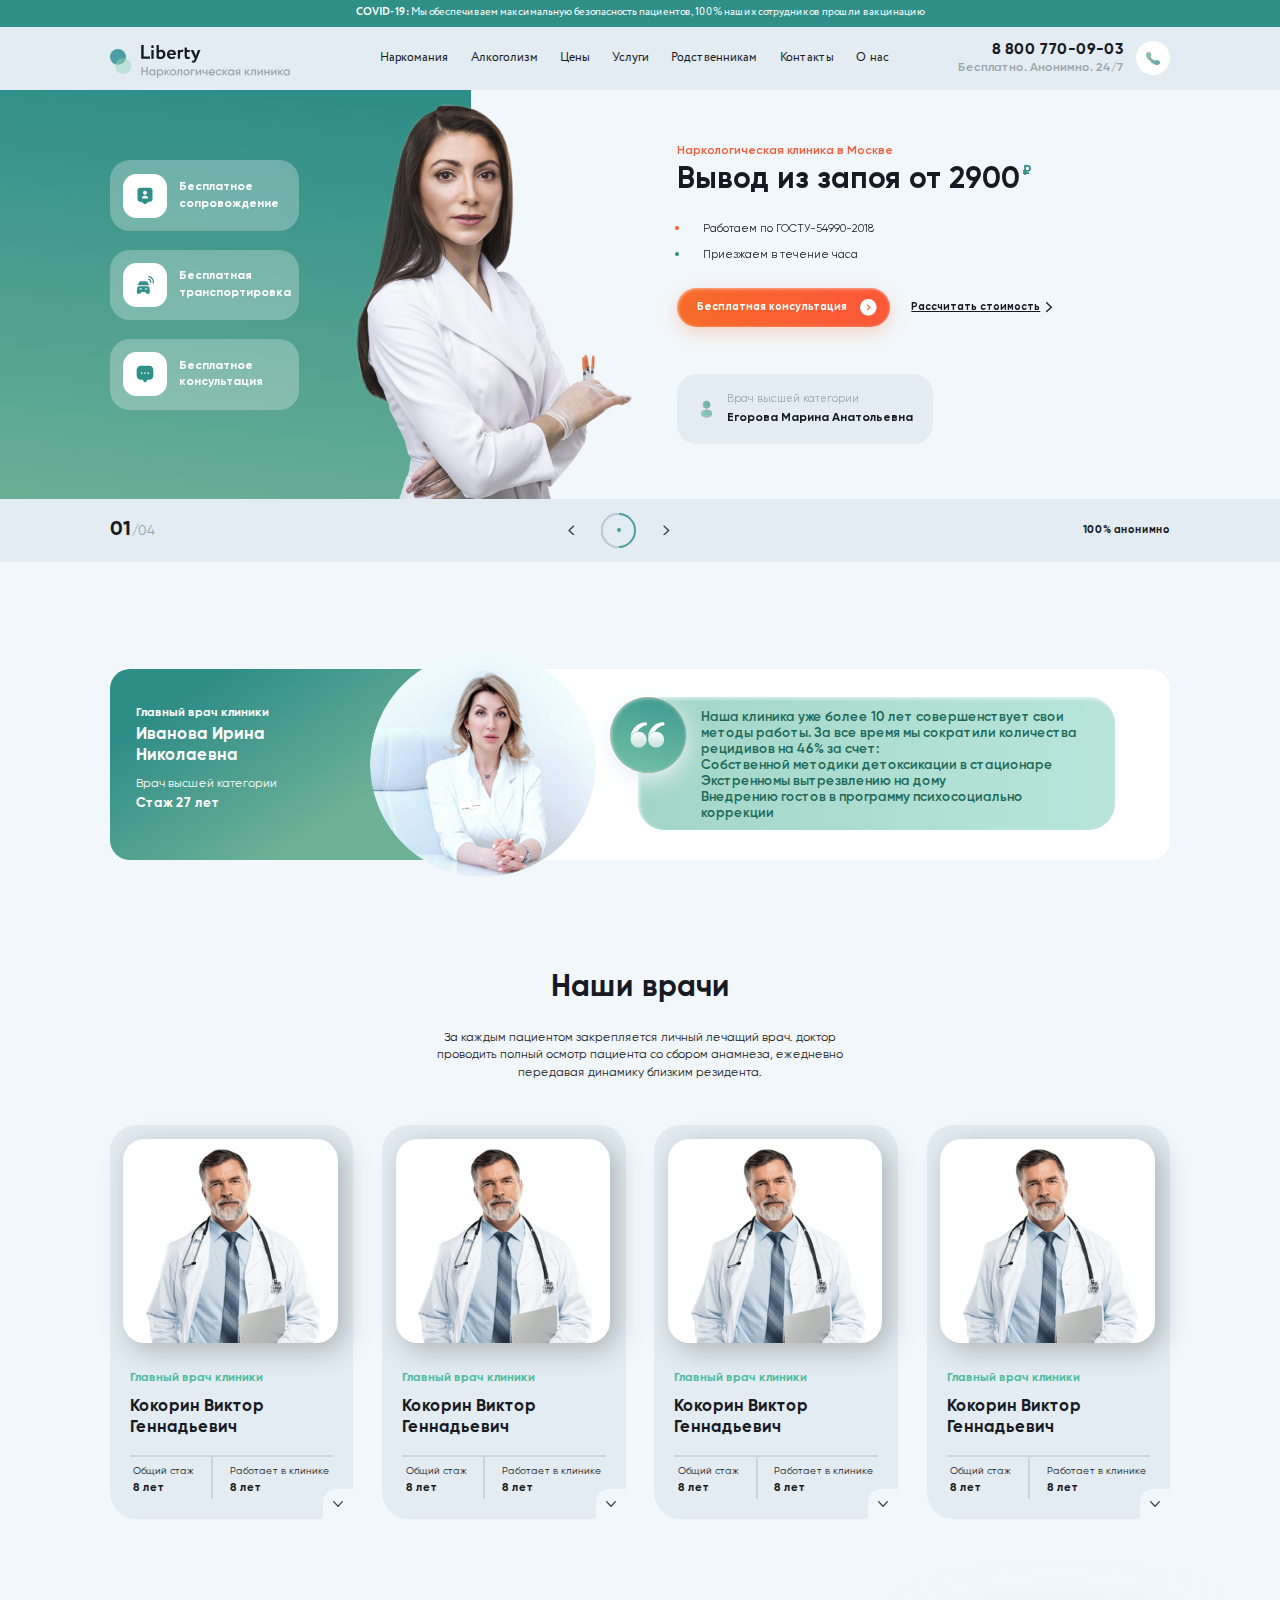
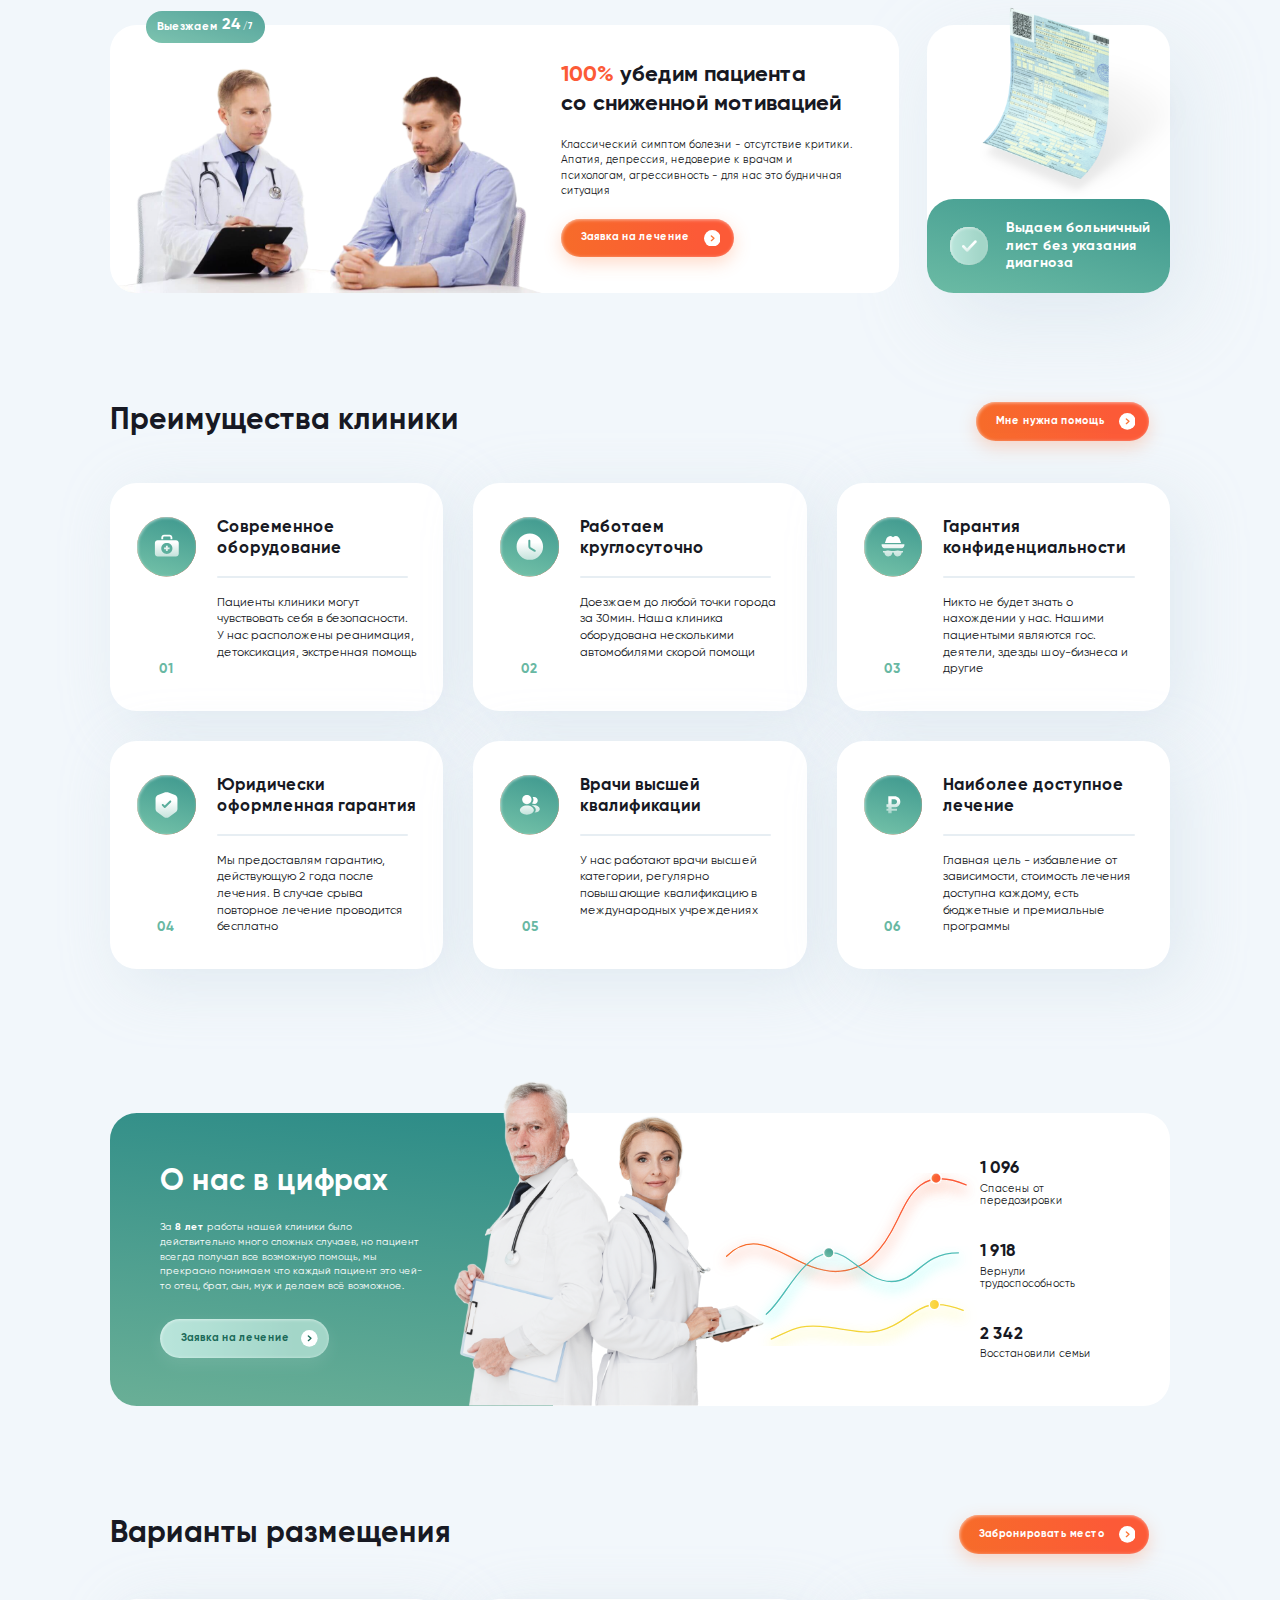
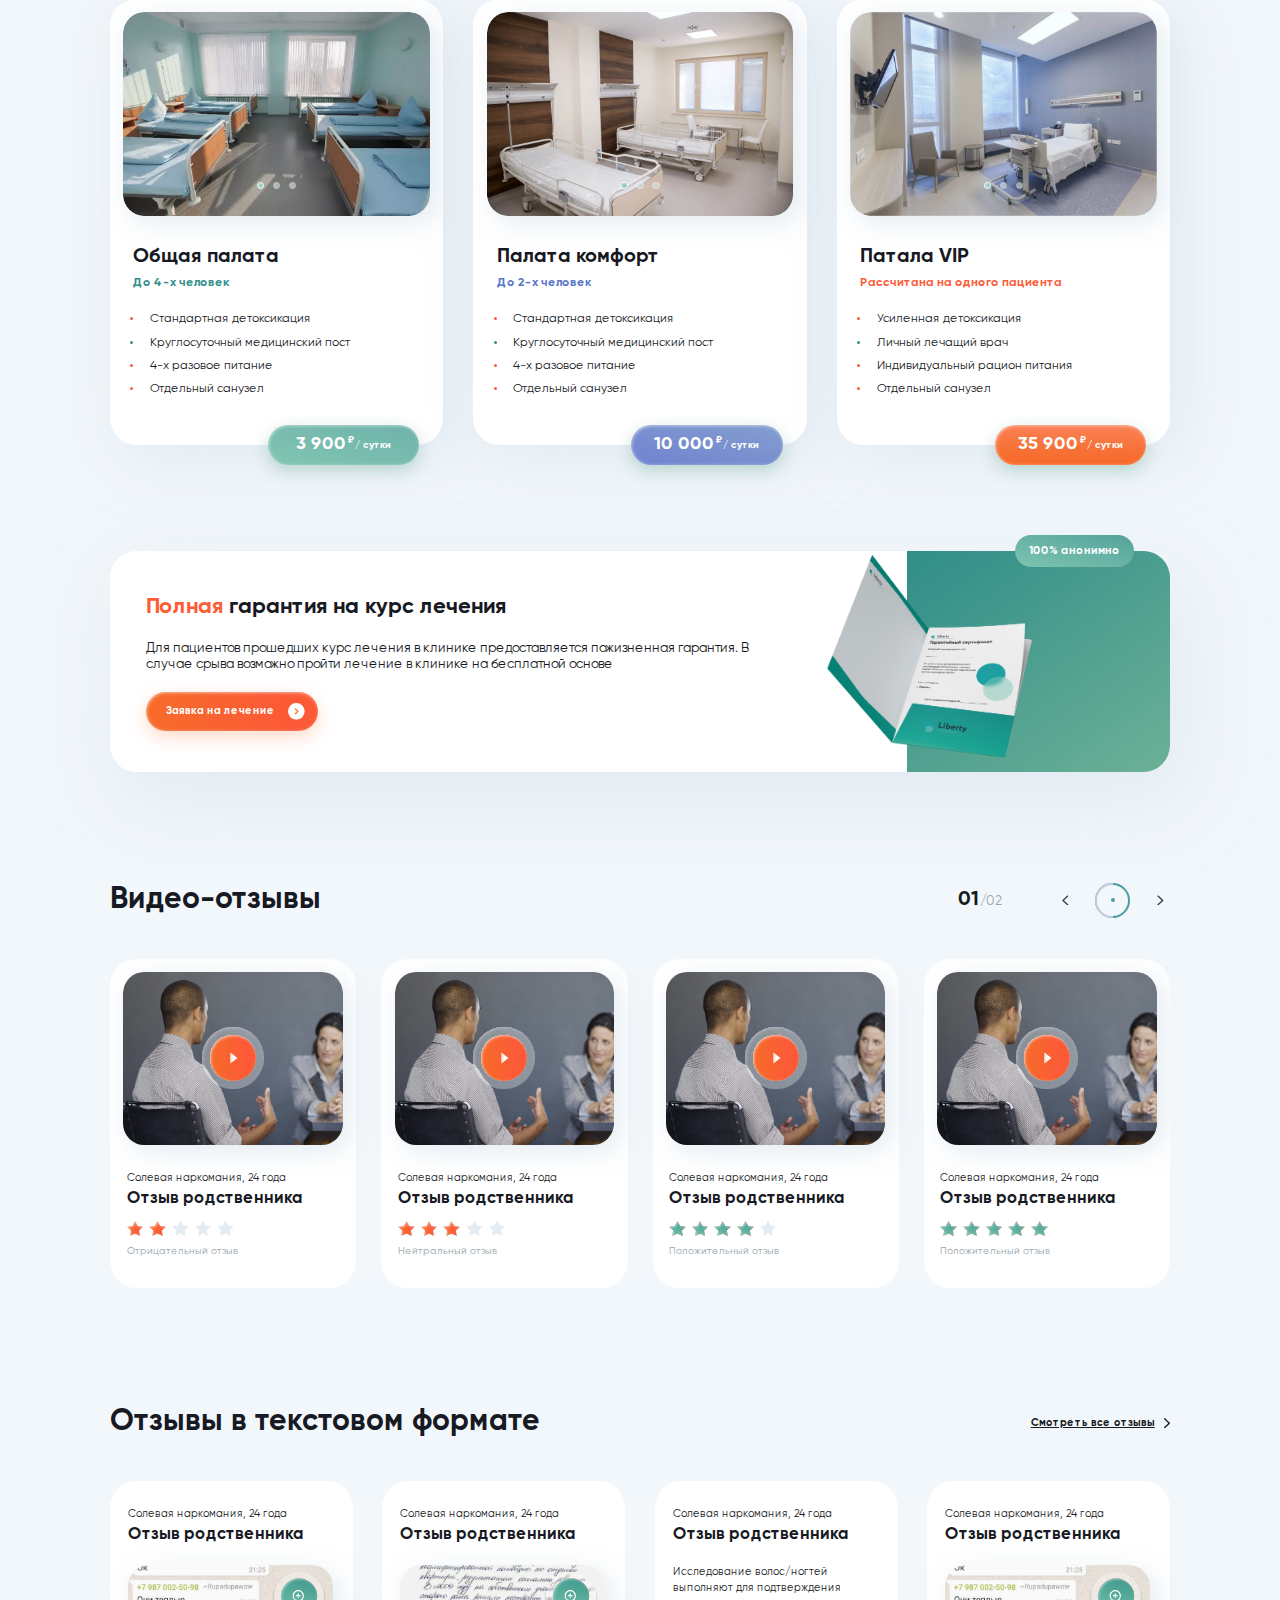
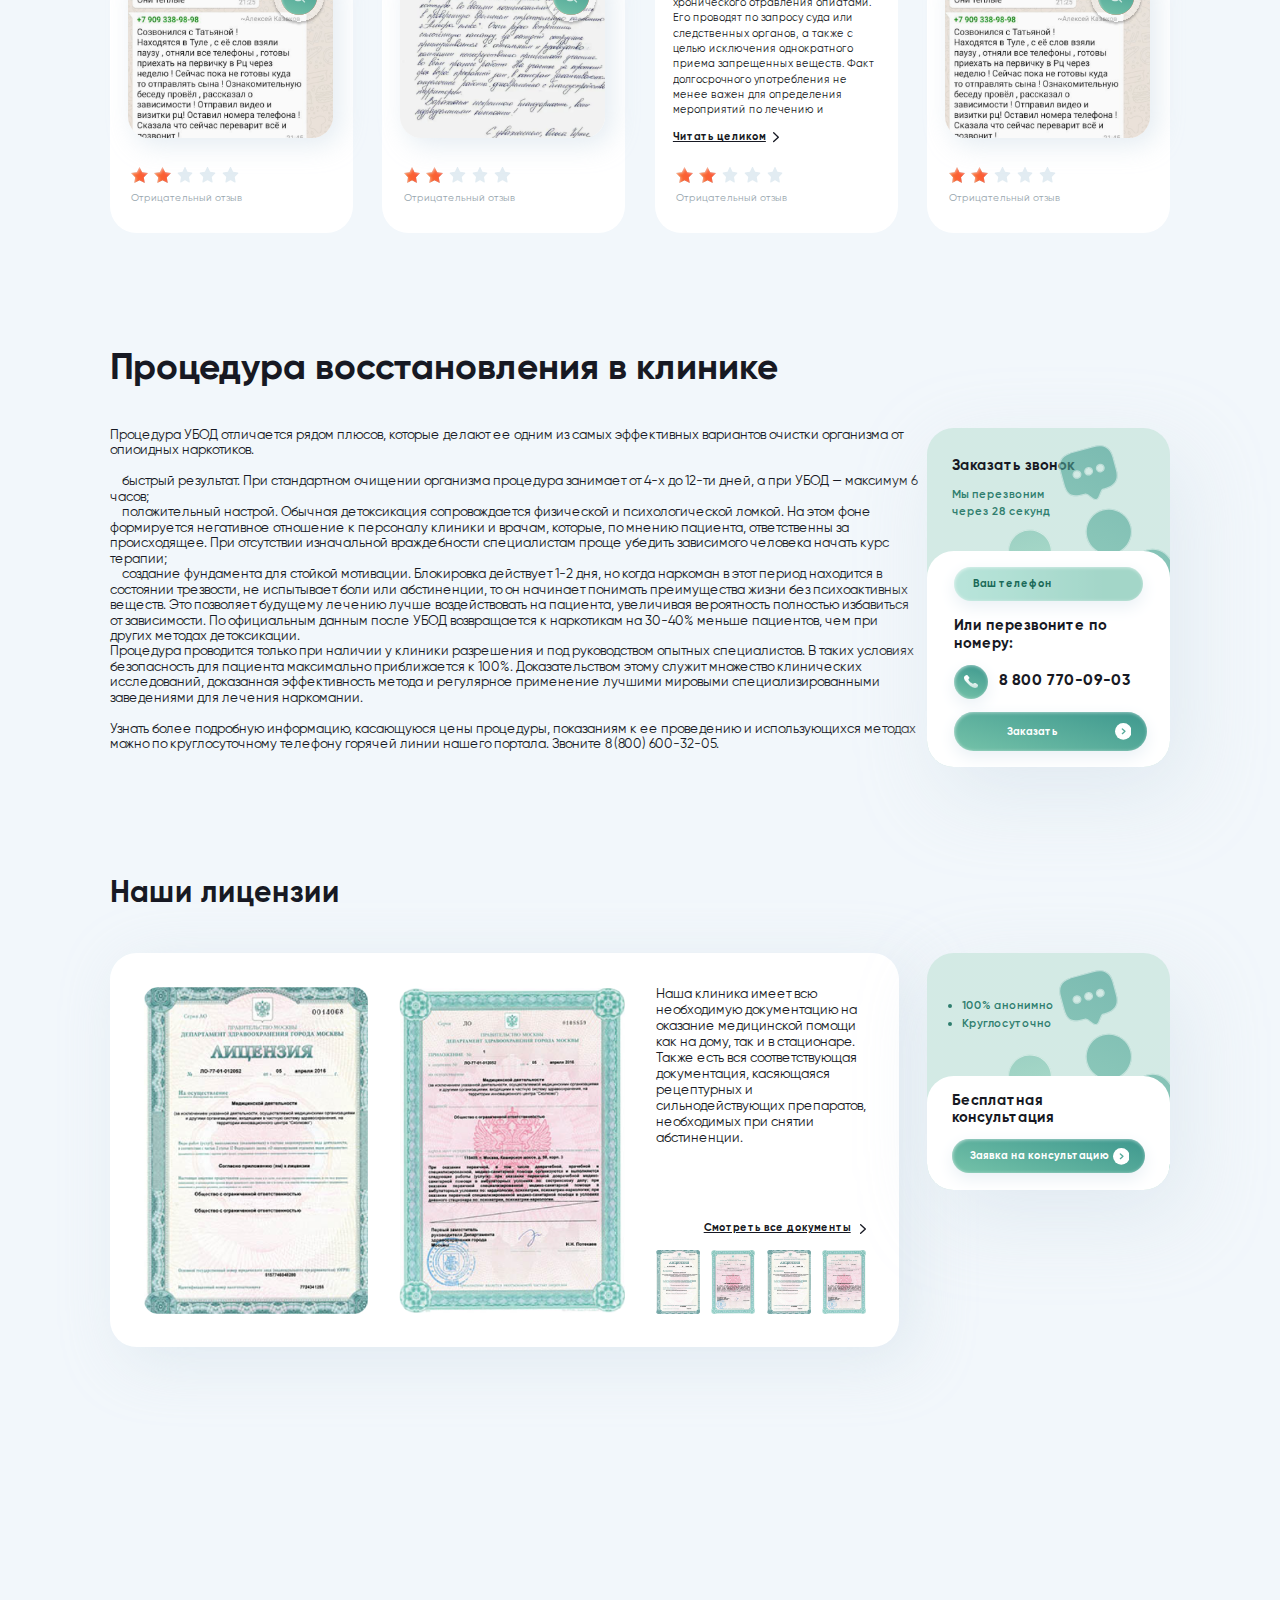
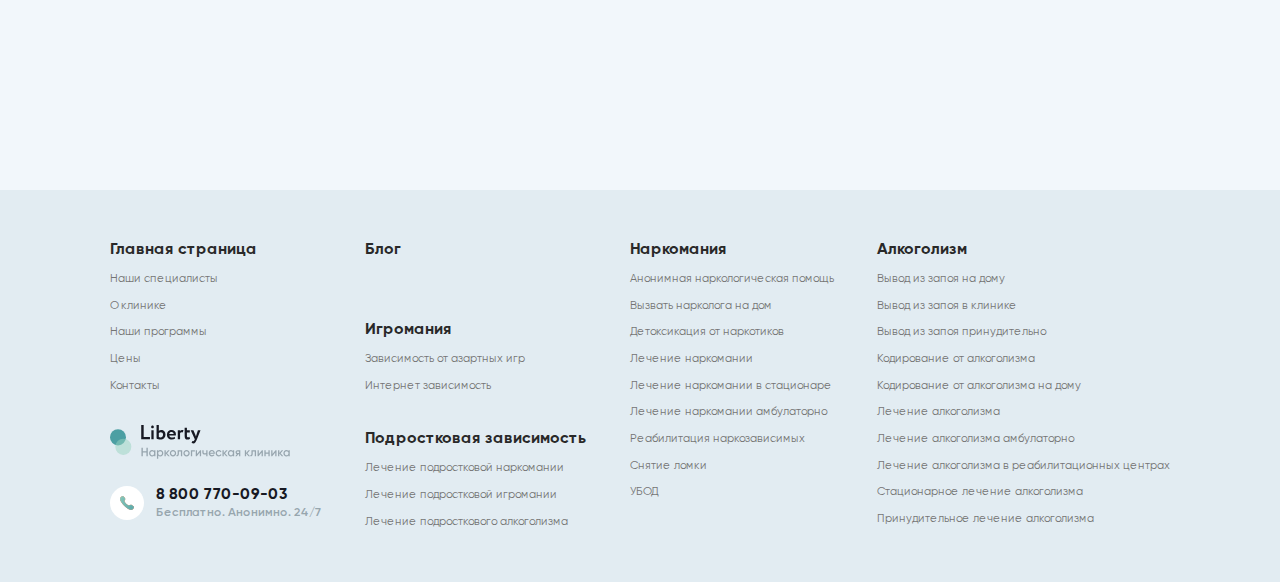
==== commit 1c657392: "create medical-services.html" ====
--- a/about.html
+++ b/about.html
@@ -461,15 +461,17 @@
                         <img src="img/citation-glav-vrach.png" alt="">
                     </div>
                     <div class="citation__text-block">
-                        <div class="citation__text-block-icon">
-                            <img src="img/citation-icon.svg" alt="">
-                        </div>
-                        <p>
-                            Наша клиника уже более 10 лет совершенствует свои методы работы. За все время мы сократили количества рецидивов на 46% за счет:<br>
-                            Собственной методики детоксикации в стационаре<br>
-                            Экстренномы вытрезвлению на дому<br>
-                            Внедрению гостов в программу психосоциально коррекции
-                        </p>
+                        <div class="citation__citation">
+                            <div class="citation__text-block-icon">
+                                <img src="img/citation-icon.svg" alt="">
+                            </div>
+                            <p>
+                                Наша клиника уже более 10 лет совершенствует свои методы работы. За все время мы сократили количества рецидивов на 46% за счет:<br>
+                                Собственной методики детоксикации в стационаре<br>
+                                Экстренномы вытрезвлению на дому<br>
+                                Внедрению гостов в программу психосоциально коррекции
+                            </p>
+                        </div>
                     </div>
                 </div>
             </div>
--- a/css/style.css
+++ b/css/style.css
@@ -1125,6 +1125,15 @@
   font-size: 1.6rem;
   line-height: 1.98rem;
 }
+.intro--blog .intro__item {
+  border-bottom: 3px solid #E2ECF2;
+}
+.intro--article {
+  margin-bottom: 5rem;
+}
+.intro--article .intro__item {
+  border-bottom: 3px solid #E2ECF2;
+}
 
 @media (max-width: 48em) {
   .intro {
@@ -1321,6 +1330,17 @@
   }
   .intro__item.light .intro__link {
     color: #171923;
+  }
+  .intro--blog .intro__item {
+    border-bottom: none;
+    overflow: hidden;
+  }
+  .intro--article {
+    margin-bottom: 10rem;
+  }
+  .intro--article .intro__item {
+    border-bottom: none;
+    overflow: hidden;
   }
 }
 .services-cards {
@@ -4339,7 +4359,6 @@
   display: -ms-flexbox;
   display: flex;
   width: 100%;
-  min-height: 32.3rem;
   border-radius: 3rem;
   background-color: #fff;
 }
@@ -4378,10 +4397,11 @@
   -webkit-box-flex: 0;
       -ms-flex: none;
           flex: none;
-  width: 33.9rem;
-  height: 33.9rem;
+  max-width: 33.9rem;
+  max-height: 33.9rem;
   margin-left: -8.9rem;
   margin-top: -2.6rem;
+  margin-bottom: -2.6rem;
   border-radius: 100%;
   overflow: hidden;
 }
@@ -4391,8 +4411,15 @@
   -o-object-fit: cover;
      object-fit: cover;
 }
-.citation__text-block {
+.citation__citation {
   position: relative;
+  display: -webkit-box;
+  display: -ms-flexbox;
+  display: flex;
+  -webkit-box-align: center;
+      -ms-flex-align: center;
+          align-items: center;
+  min-height: 11.5rem;
   margin: 4.2rem 8.3rem 3.2rem 6.3rem;
   padding: 2rem 5.4rem 1.3rem 9.5rem;
   border-radius: 4rem;
@@ -4420,6 +4447,11 @@
   -o-object-fit: contain;
      object-fit: contain;
 }
+.citation__text {
+  margin: 2.5rem 8.3rem 3.2rem 6.3rem;
+  font-size: 1.8rem;
+  line-height: 2.16rem;
+}
 
 @media (max-width: 48em) {
   .citation {
@@ -4457,12 +4489,12 @@
     line-height: 4.35rem;
   }
   .citation__image-block {
-    width: 58.8rem;
-    height: 58.8rem;
+    max-width: 58.8rem;
+    max-height: 58.8rem;
     margin: -16.3rem auto 5.57rem auto;
   }
-  .citation__text-block {
-    margin: 0 4.2rem 8rem 6rem;
+  .citation__citation {
+    margin: 0 4.2rem 5rem 6rem;
     padding: 4rem 3.8rem 4.2rem 14.6rem;
     border-radius: 8rem;
     -webkit-box-shadow: 2px 2px 1rem 0 rgba(255, 255, 255, 0.6) inset, 0 1.8rem 5rem 0 rgba(255, 255, 255, 0.1);
@@ -4477,6 +4509,11 @@
     height: 14rem;
     -webkit-box-shadow: 0 2.2rem 6.7rem 0 #e9f0f5;
             box-shadow: 0 2.2rem 6.7rem 0 #e9f0f5;
+  }
+  .citation__text {
+    margin: 5rem 4rem 8rem 4rem;
+    font-size: 3.2rem;
+    line-height: 3.7rem;
   }
 }
 .list-services {
@@ -5654,6 +5691,839 @@
     height: 5rem;
   }
 }
+.blog-category {
+  margin-bottom: 12rem;
+}
+.blog-category__container {
+  display: -webkit-box;
+  display: -ms-flexbox;
+  display: flex;
+  -webkit-box-pack: justify;
+      -ms-flex-pack: justify;
+          justify-content: space-between;
+}
+.blog-category__item {
+  display: -webkit-box;
+  display: -ms-flexbox;
+  display: flex;
+  -webkit-box-pack: center;
+      -ms-flex-pack: center;
+          justify-content: center;
+  -webkit-box-align: center;
+      -ms-flex-align: center;
+          align-items: center;
+  width: 30.4rem;
+  min-height: 23.1rem;
+  border-radius: 4rem;
+  background-color: #fff;
+  -webkit-box-shadow: 2rem 2rem 9rem 0 #DBE6EDBD;
+          box-shadow: 2rem 2rem 9rem 0 #DBE6EDBD;
+}
+.blog-category__item:hover {
+  -webkit-box-shadow: 2rem 2rem 9rem 0 #DBE6EDBD, 0 0 2rem 0 #86BEAF40 inset;
+          box-shadow: 2rem 2rem 9rem 0 #DBE6EDBD, 0 0 2rem 0 #86BEAF40 inset;
+}
+.blog-category__item:active {
+  background-color: #E2ECF2;
+}
+.blog-category__icon-block {
+  margin-right: 2.5rem;
+}
+.blog-category__icon {
+  display: -webkit-box;
+  display: -ms-flexbox;
+  display: flex;
+  -webkit-box-pack: center;
+      -ms-flex-pack: center;
+          justify-content: center;
+  -webkit-box-align: center;
+      -ms-flex-align: center;
+          align-items: center;
+  width: 6.7rem;
+  height: 6.7rem;
+  border-radius: 100%;
+  background: linear-gradient(195.05deg, #318E88 -22.32%, #73C1A8 96.92%), linear-gradient(87.94deg, #F76B2A 3.98%, #FC5A37 78.77%), linear-gradient(0deg, #ACACAC, #ACACAC);
+  -webkit-box-shadow: 1px 1px 0.53rem 0 #FFFFFF99 inset, 0 0.88rem 2.63rem 0 #E9F0F5;
+          box-shadow: 1px 1px 0.53rem 0 #FFFFFF99 inset, 0 0.88rem 2.63rem 0 #E9F0F5;
+}
+.blog-category__icon > svg {
+  width: 2.7rem;
+  height: 2.5rem;
+}
+.blog-category__title {
+  font-weight: bold;
+  font-size: 2.5rem;
+  line-height: 3.2rem;
+  text-decoration: underline;
+}
+.blog-category__line {
+  width: 14.4rem;
+  height: 2px;
+  margin: 2rem 0;
+  border-radius: 3rem;
+  background: #E7EEF3;
+}
+.blog-category__quantity {
+  font-weight: bold;
+  font-size: 2rem;
+  line-height: 2.42rem;
+  color: #68B8A3;
+}
+
+@media (max-width: 48em) {
+  .blog-category {
+    margin-bottom: 20rem;
+  }
+  .blog-category__container {
+    -webkit-box-orient: vertical;
+    -webkit-box-direction: normal;
+        -ms-flex-direction: column;
+            flex-direction: column;
+    -webkit-box-pack: normal;
+        -ms-flex-pack: normal;
+            justify-content: normal;
+  }
+  .blog-category__item {
+    width: 100%;
+    min-height: 40.4rem;
+    margin-bottom: 6rem;
+    border-radius: 8rem;
+    -webkit-box-shadow: 4rem 4rem 18rem 0 #DBE6EDBD;
+            box-shadow: 4rem 4rem 18rem 0 #DBE6EDBD;
+  }
+  .blog-category__item:hover {
+    -webkit-box-shadow: 4rem 4rem 18rem 0 #DBE6EDBD, 0 0 4rem 0 #86BEAF40 inset;
+            box-shadow: 4rem 4rem 18rem 0 #DBE6EDBD, 0 0 4rem 0 #86BEAF40 inset;
+  }
+  .blog-category__item:last-child {
+    margin-bottom: 0;
+  }
+  .blog-category__icon-block {
+    margin-right: 5rem;
+  }
+  .blog-category__icon {
+    width: 13.4rem;
+    height: 13.4rem;
+    -webkit-box-shadow: 1px 1px 1rem 0 #FFFFFF99 inset, 0 1.8rem 5rem 0 #E9F0F5;
+            box-shadow: 1px 1px 1rem 0 #FFFFFF99 inset, 0 1.8rem 5rem 0 #E9F0F5;
+  }
+  .blog-category__icon > svg {
+    width: 5.4rem;
+    height: 5rem;
+  }
+  .blog-category__title {
+    font-size: 5rem;
+    line-height: 6.4rem;
+  }
+  .blog-category__line {
+    width: 28.8rem;
+    margin: 4rem 0;
+    border-radius: 6rem;
+  }
+  .blog-category__quantity {
+    font-size: 4rem;
+    line-height: 4.84rem;
+  }
+}
+.articles {
+  margin-bottom: 16rem;
+}
+.articles__item {
+  display: -webkit-box;
+  display: -ms-flexbox;
+  display: flex;
+  min-height: 43.4rem;
+  margin-bottom: 6rem;
+  border-radius: 4rem;
+  background-color: #fff;
+}
+.articles__item:last-child {
+  margin-bottom: 0;
+}
+.articles__image-block {
+  -webkit-box-flex: 0;
+      -ms-flex: none;
+          flex: none;
+  width: 62.4rem;
+  height: 100%;
+  border-radius: 4rem 0 0 4rem;
+  overflow: hidden;
+}
+.articles__image-block > img {
+  width: 100%;
+  height: 100%;
+  -o-object-fit: cover;
+     object-fit: cover;
+}
+.articles__text-block {
+  padding: 5rem 10.2rem 5rem 6.8rem;
+}
+.articles__title {
+  margin-bottom: 3.9rem;
+  font-weight: 600;
+  font-size: 2rem;
+  line-height: 2.39rem;
+}
+.articles__citation {
+  position: relative;
+  min-height: 13.9rem;
+  margin: 0 1rem 5.2rem 4.2rem;
+  padding: 2rem 5.3rem 2.3rem 9.5rem;
+  border-radius: 4rem;
+  background: linear-gradient(0deg, rgba(255, 255, 255, 0.46), rgba(255, 255, 255, 0.46)), linear-gradient(269.75deg, #7CCEBB 1.79%, #55B39A 98.53%);
+  -webkit-box-shadow: 2px 2px 0.53rem 0 rgba(255, 255, 255, 0.6) inset, 0 0.88rem 2.63rem 0 rgba(255, 255, 255, 0.1);
+          box-shadow: 2px 2px 0.53rem 0 rgba(255, 255, 255, 0.6) inset, 0 0.88rem 2.63rem 0 rgba(255, 255, 255, 0.1);
+  font-weight: 600;
+  font-size: 2rem;
+  line-height: 2.39rem;
+  color: #1A6958;
+}
+.articles__citation-icon {
+  position: absolute;
+  top: 0;
+  left: -4.2rem;
+  width: 11.5rem;
+  height: 11.5rem;
+  border-radius: 100%;
+  -webkit-box-shadow: 0 1.12rem 3.36rem 0 #e9f0f5;
+          box-shadow: 0 1.12rem 3.36rem 0 #e9f0f5;
+}
+.articles__citation-icon > img {
+  width: 100%;
+  height: 100%;
+  -o-object-fit: contain;
+     object-fit: contain;
+}
+.articles__bottom-block {
+  display: -webkit-box;
+  display: -ms-flexbox;
+  display: flex;
+  -webkit-box-pack: justify;
+      -ms-flex-pack: justify;
+          justify-content: space-between;
+  -webkit-box-align: end;
+      -ms-flex-align: end;
+          align-items: flex-end;
+}
+.articles__author {
+  display: -webkit-box;
+  display: -ms-flexbox;
+  display: flex;
+  -webkit-box-align: center;
+      -ms-flex-align: center;
+          align-items: center;
+}
+.articles__author-image-block {
+  -webkit-box-flex: 0;
+      -ms-flex: none;
+          flex: none;
+  width: 8rem;
+  height: 8rem;
+  margin-right: 3rem;
+  border-radius: 100%;
+  overflow: hidden;
+}
+.articles__author-image-block > img {
+  width: 100%;
+  height: 100%;
+  -o-object-fit: cover;
+     object-fit: cover;
+}
+.articles__author-special {
+  margin-bottom: 0.7rem;
+  font-weight: bold;
+  font-size: 1.8rem;
+  line-height: 2.18rem;
+}
+.articles__author-name {
+  font-weight: bold;
+  font-size: 2.5rem;
+  line-height: 3.02rem;
+}
+.articles__btn {
+  display: -webkit-box;
+  display: -ms-flexbox;
+  display: flex;
+  -webkit-box-align: center;
+      -ms-flex-align: center;
+          align-items: center;
+  -webkit-box-pack: justify;
+      -ms-flex-pack: justify;
+          justify-content: space-between;
+  width: 21rem;
+  min-height: 5.1rem;
+  padding: 0 2.4rem 0 2.9rem;
+  border-radius: 100rem;
+  background: linear-gradient(195.05deg, #318E88 -22.32%, #73C1A8 96.92%), linear-gradient(87.94deg, #F76B2A 3.98%, #FC5A37 78.77%), linear-gradient(0deg, #ACACAC, #ACACAC);
+  -webkit-box-shadow: 0.09rem 0.09rem 0.53rem 0 rgba(255, 255, 255, 0.6) inset, 0 0.88rem 2.63rem 0 #e9f0f5;
+          box-shadow: 0.09rem 0.09rem 0.53rem 0 rgba(255, 255, 255, 0.6) inset, 0 0.88rem 2.63rem 0 #e9f0f5;
+  font-weight: bold;
+  font-size: 1.6rem;
+  line-height: 1.93rem;
+  color: #fff;
+}
+.articles__btn > svg {
+  width: 2.5rem;
+  height: 2.5rem;
+}
+.articles__btn > svg circle {
+  width: 100%;
+  height: 100%;
+  fill: #fff;
+}
+.articles__btn > svg path {
+  stroke: #55AA9A;
+}
+
+@media (max-width: 48em) {
+  .articles {
+    margin-bottom: 20rem;
+  }
+  .articles__item {
+    -webkit-box-orient: vertical;
+    -webkit-box-direction: normal;
+        -ms-flex-direction: column;
+            flex-direction: column;
+    min-height: auto;
+    margin-bottom: 8rem;
+    border-radius: 8rem;
+  }
+  .articles__image-block {
+    width: 100%;
+    height: 44.4rem;
+    border-radius: 8rem;
+  }
+  .articles__text-block {
+    padding: 6rem 4rem 8rem 4rem;
+  }
+  .articles__title {
+    margin-bottom: 7rem;
+    font-size: 3.6rem;
+    line-height: 4.3rem;
+  }
+  .articles__citation {
+    margin: 0 0 4rem 2rem;
+    padding: 4rem 3.8rem 4.2rem 14.6rem;
+    border-radius: 8rem;
+    -webkit-box-shadow: 2px 2px 1rem 0 rgba(255, 255, 255, 0.6) inset, 0 1.8rem 5rem 0 rgba(255, 255, 255, 0.1);
+            box-shadow: 2px 2px 1rem 0 rgba(255, 255, 255, 0.6) inset, 0 1.8rem 5rem 0 rgba(255, 255, 255, 0.1);
+    font-size: 3.2rem;
+    line-height: 3.8rem;
+  }
+  .articles__citation-icon {
+    top: -3rem;
+    left: -2rem;
+    width: 14rem;
+    height: 14rem;
+    -webkit-box-shadow: 0 2.2rem 6.7rem 0 #e9f0f5;
+            box-shadow: 0 2.2rem 6.7rem 0 #e9f0f5;
+  }
+  .articles__bottom-block {
+    -webkit-box-orient: vertical;
+    -webkit-box-direction: normal;
+        -ms-flex-direction: column;
+            flex-direction: column;
+    -webkit-box-pack: normal;
+        -ms-flex-pack: normal;
+            justify-content: normal;
+    -webkit-box-align: center;
+        -ms-flex-align: center;
+            align-items: center;
+  }
+  .articles__author {
+    margin-bottom: 4.4rem;
+  }
+  .articles__author-image-block {
+    width: 8.4rem;
+    height: 8.4rem;
+  }
+  .articles__author-special {
+    margin-bottom: 1rem;
+    font-size: 3rem;
+    line-height: 3.62rem;
+  }
+  .articles__author-name {
+    font-size: 3.6rem;
+    line-height: 4.35rem;
+  }
+  .articles__btn {
+    width: 42rem;
+    min-height: 10.2rem;
+    padding: 0 4.8rem 0 5.8rem;
+    border-radius: 200rem;
+    -webkit-box-shadow: 0.2rem 0.2rem 1rem 0 rgba(255, 255, 255, 0.6) inset, 0 1.8rem 5rem 0 #e9f0f5;
+            box-shadow: 0.2rem 0.2rem 1rem 0 rgba(255, 255, 255, 0.6) inset, 0 1.8rem 5rem 0 #e9f0f5;
+    font-size: 3.2rem;
+    line-height: 3.86rem;
+  }
+  .articles__btn > svg {
+    width: 5rem;
+    height: 5rem;
+  }
+}
+.article {
+  margin-bottom: 21rem;
+}
+.article__content {
+  display: -webkit-box;
+  display: -ms-flexbox;
+  display: flex;
+  -webkit-box-pack: justify;
+      -ms-flex-pack: justify;
+          justify-content: space-between;
+  margin-bottom: 10rem;
+}
+.article__text-block {
+  width: 118.2rem;
+}
+.article__title {
+  margin-bottom: 5.4rem;
+  font-weight: bold;
+  font-size: 5.5rem;
+  line-height: 6.8rem;
+}
+.article__text {
+  margin-right: 1.5rem;
+  font-size: 2rem;
+  line-height: 2.32rem;
+}
+.article__other-block {
+  margin-bottom: 9rem;
+}
+
+.citation-article {
+  margin-bottom: 16rem;
+}
+.citation-article__block {
+  display: -webkit-box;
+  display: -ms-flexbox;
+  display: flex;
+  width: 117.2rem;
+  min-height: 12.7rem;
+  border-radius: 3rem;
+  background-color: #fff;
+}
+.citation-article__info-block {
+  -webkit-box-flex: 0;
+      -ms-flex: none;
+          flex: none;
+  width: 41rem;
+  padding: 2.6rem 14rem 2.4rem 3.9rem;
+  border-radius: 3rem 0 0 3rem;
+  background: linear-gradient(147.03deg, #2F8D88 19.67%, #6DB197 74.14%);
+  color: #fff;
+}
+.citation-article__special {
+  margin-bottom: 0.7rem;
+  font-weight: bold;
+  font-size: 1.8rem;
+  line-height: 2.23rem;
+}
+.citation-article__special--min {
+  font-weight: normal;
+  line-height: 2.16rem;
+}
+.citation-article__name {
+  font-weight: bold;
+  font-size: 2.5rem;
+  line-height: 3.1rem;
+}
+.citation-article__experience {
+  font-weight: bold;
+  font-size: 2rem;
+  line-height: 2.48rem;
+}
+.citation-article__image-block {
+  -webkit-box-flex: 0;
+      -ms-flex: none;
+          flex: none;
+  width: 19.8rem;
+  height: 19.8rem;
+  margin: -3.5rem 0 -3.6rem -13rem;
+  border-radius: 100%;
+  overflow: hidden;
+}
+.citation-article__image-block > img {
+  width: 100%;
+  height: 100%;
+  -o-object-fit: cover;
+     object-fit: cover;
+}
+.citation-article__text-block {
+  display: -webkit-box;
+  display: -ms-flexbox;
+  display: flex;
+  -webkit-box-align: center;
+      -ms-flex-align: center;
+          align-items: center;
+  padding: 2rem 5rem;
+  font-size: 1.8rem;
+  line-height: 2.09rem;
+}
+
+.comments-form {
+  margin-bottom: 16rem;
+}
+.comments-form__container {
+  display: -webkit-box;
+  display: -ms-flexbox;
+  display: flex;
+  -webkit-box-pack: justify;
+      -ms-flex-pack: justify;
+          justify-content: space-between;
+}
+.comments-form__form {
+  display: block;
+  width: 118.4rem;
+  padding: 6rem;
+  border-radius: 4rem;
+  background-color: #fff;
+  -webkit-box-shadow: 2rem 4rem 12rem 0 #DBE6EDBD;
+          box-shadow: 2rem 4rem 12rem 0 #DBE6EDBD;
+}
+.comments-form__title {
+  margin-bottom: 5rem;
+  font-weight: bold;
+  font-size: 3.3rem;
+  line-height: 4.3rem;
+}
+.comments-form__input-name {
+  margin-bottom: 3rem;
+  font-weight: bold;
+  font-size: 1.8rem;
+  line-height: 2.18rem;
+}
+.comments-form__input {
+  width: 100%;
+  border-radius: 2.5rem;
+  -webkit-box-shadow: 1px 1px 0.53rem 0 #FFFFFF99 inset, 0 0.88rem 2.63rem 0 #FF844B4D, 1px 1px 0.53rem 0 #FFFFFF99 inset;
+          box-shadow: 1px 1px 0.53rem 0 #FFFFFF99 inset, 0 0.88rem 2.63rem 0 #FF844B4D, 1px 1px 0.53rem 0 #FFFFFF99 inset;
+}
+.comments-form__input--name {
+  height: 6.8rem;
+  margin-bottom: 4rem;
+}
+.comments-form__input--comment {
+  height: 15.6rem;
+  margin-bottom: 6rem;
+}
+.comments-form__btn {
+  width: 28.8rem;
+}
+.comments-form__after-item {
+  width: 36.4rem;
+  height: -webkit-fit-content;
+  height: -moz-fit-content;
+  height: fit-content;
+}
+
+.pages {
+  margin-bottom: 8rem;
+}
+.pages__parent {
+  margin-right: 3rem;
+  font-weight: bold;
+  font-size: 2.5rem;
+  line-height: 3.2rem;
+  text-decoration: underline;
+  color: #97A6AE;
+}
+.pages__this {
+  font-weight: bold;
+  font-size: 2.5rem;
+  line-height: 3.2rem;
+  text-decoration: underline;
+}
+
+.program-gamer {
+  margin-bottom: 20rem;
+}
+.program-gamer__block {
+  display: -webkit-box;
+  display: -ms-flexbox;
+  display: flex;
+  padding: 4.8rem;
+  border-radius: 4rem;
+  background-color: #fff;
+}
+.program-gamer__image-block {
+  -webkit-box-flex: 0;
+      -ms-flex: none;
+          flex: none;
+  width: 52.6rem;
+  height: 40.7rem;
+  margin-right: 4rem;
+  border-radius: 2.2rem;
+  overflow: hidden;
+}
+.program-gamer__image-block > img {
+  width: 100%;
+  height: 100%;
+  -o-object-fit: cover;
+     object-fit: cover;
+}
+.program-gamer__text-block {
+  -webkit-box-flex: 1;
+      -ms-flex-positive: 1;
+          flex-grow: 1;
+  padding: 1rem 2rem 1rem 0;
+}
+.program-gamer__title {
+  margin-bottom: 2.9rem;
+  font-weight: bold;
+  font-size: 3.3rem;
+  line-height: 4.09rem;
+}
+.program-gamer__description-block {
+  width: 71.5rem;
+  min-height: 8.4rem;
+  padding: 2rem;
+  margin-bottom: 2.5rem;
+  border-radius: 2rem;
+  border: 4px solid rgba(199, 207, 214, 0.25);
+  background-color: #FBF9F9;
+  font-size: 2rem;
+  line-height: 2.4rem;
+}
+.program-gamer__list {
+  margin-bottom: 3rem;
+}
+.program-gamer__list-item {
+  margin-bottom: 1.1rem;
+  margin-left: 2.5rem;
+  font-size: 1.8rem;
+  line-height: 2.16rem;
+  list-style-type: disc;
+}
+.program-gamer__list-item::marker {
+  font-size: 2.5rem;
+  color: #318F89;
+}
+.program-gamer__bottom-block {
+  display: -webkit-box;
+  display: -ms-flexbox;
+  display: flex;
+  -webkit-box-pack: justify;
+      -ms-flex-pack: justify;
+          justify-content: space-between;
+  -webkit-box-align: end;
+      -ms-flex-align: end;
+          align-items: flex-end;
+}
+.program-gamer__warning-block {
+  display: -webkit-box;
+  display: -ms-flexbox;
+  display: flex;
+  -webkit-box-align: center;
+      -ms-flex-align: center;
+          align-items: center;
+  width: 52rem;
+  border-radius: 2rem;
+  background: linear-gradient(194.4deg, #318E88 -22.77%, #73C1A8 116.6%), linear-gradient(0deg, #FFFFFF, #FFFFFF);
+  font-size: 1.8rem;
+  line-height: 2.16rem;
+  color: #fff;
+}
+.program-gamer__icon-block {
+  -webkit-box-flex: 0;
+      -ms-flex: none;
+          flex: none;
+  display: -webkit-box;
+  display: -ms-flexbox;
+  display: flex;
+  -webkit-box-pack: center;
+      -ms-flex-pack: center;
+          justify-content: center;
+  -webkit-box-align: center;
+      -ms-flex-align: center;
+          align-items: center;
+  width: 6.6rem;
+  height: 6.6rem;
+  margin: 0.6rem 2.3rem 0.6rem 0.6rem;
+  border-radius: 2rem;
+  background-color: #fff;
+}
+.program-gamer__icon-block > img {
+  width: 0.9rem;
+  height: 3.6rem;
+}
+@media (max-width: 48em) {
+  .program-gamer__block {
+    -webkit-box-orient: vertical;
+    -webkit-box-direction: normal;
+        -ms-flex-direction: column;
+            flex-direction: column;
+    padding: 4rem 4rem 8rem 4rem;
+    border-radius: 8rem;
+  }
+  .program-gamer__image-block {
+    width: 100%;
+    height: 45.6rem;
+    margin-right: 0;
+    margin-bottom: 8rem;
+    border-radius: 4.4rem;
+  }
+  .program-gamer__text-block {
+    padding: 0;
+  }
+  .program-gamer__title {
+    margin-bottom: 4rem;
+    font-size: 4.6rem;
+    line-height: 6rem;
+  }
+  .program-gamer__description-block {
+    width: 100%;
+    min-height: auto;
+    padding: 4rem;
+    margin-bottom: 5rem;
+    border-radius: 4rem;
+    border: 0.8rem solid rgba(199, 207, 214, 0.25);
+    font-size: 3.2rem;
+    line-height: 3.7rem;
+  }
+  .program-gamer__list {
+    margin-bottom: 6rem;
+  }
+  .program-gamer__list-item {
+    margin-bottom: 1.5rem;
+    margin-left: 4rem;
+    font-size: 3.2rem;
+    line-height: 4.6rem;
+  }
+  .program-gamer__list-item::marker {
+    font-size: 4rem;
+  }
+  .program-gamer__bottom-block {
+    -webkit-box-orient: vertical;
+    -webkit-box-direction: normal;
+        -ms-flex-direction: column;
+            flex-direction: column;
+    -webkit-box-pack: normal;
+        -ms-flex-pack: normal;
+            justify-content: normal;
+    -webkit-box-align: center;
+        -ms-flex-align: center;
+            align-items: center;
+  }
+  .program-gamer__warning-block {
+    display: -webkit-box;
+    display: -ms-flexbox;
+    display: flex;
+    -webkit-box-align: normal;
+        -ms-flex-align: normal;
+            align-items: normal;
+    width: 100%;
+    padding: 4rem;
+    margin-bottom: 6rem;
+    border-radius: 4rem;
+    font-size: 3.2rem;
+    line-height: 3.7rem;
+  }
+  .program-gamer__icon-block {
+    width: 13.2rem;
+    height: 13.2rem;
+    margin: 0 3rem 0 0;
+    border-radius: 4rem;
+  }
+  .program-gamer__icon-block > img {
+    width: 1.8rem;
+    height: 7.2rem;
+  }
+}
+.gallery {
+  margin-bottom: 16rem;
+}
+.gallery__title-block {
+  margin-bottom: 6rem;
+}
+.gallery__navigation-block {
+  display: -webkit-box;
+  display: -ms-flexbox;
+  display: flex;
+  -webkit-box-align: center;
+      -ms-flex-align: center;
+          align-items: center;
+}
+.gallery__pagination {
+  margin-right: 8rem;
+}
+.gallery__navigation-time-body {
+  background-color: #F2F7FB;
+}
+.gallery__slider > .swiper-wrapper {
+  -webkit-box-align: center;
+      -ms-flex-align: center;
+          align-items: center;
+  min-height: 36.3rem;
+}
+.gallery__item {
+  border-radius: 3rem;
+  overflow: hidden;
+  cursor: pointer;
+}
+.gallery__item > img {
+  width: 100%;
+  height: 100%;
+  -o-object-fit: cover;
+     object-fit: cover;
+}
+@media (min-width: 48.01em) {
+  .gallery__item {
+    width: 22.8rem !important;
+    height: 22.8rem !important;
+  }
+  .gallery__item.swiper-slide-active {
+    width: 36.3rem !important;
+    height: 36.3rem !important;
+    -webkit-transition: 0.3s ease;
+    transition: 0.3s ease;
+  }
+}
+
+@media (max-width: 48em) {
+  .gallery {
+    margin-bottom: 20rem;
+  }
+  .gallery__title-block {
+    margin-bottom: 8rem;
+  }
+  .gallery__navigation-block {
+    -webkit-box-pack: justify;
+        -ms-flex-pack: justify;
+            justify-content: space-between;
+    -webkit-box-align: center;
+        -ms-flex-align: center;
+            align-items: center;
+  }
+  .gallery__navigation-block.mobile {
+    display: -webkit-box;
+    display: -ms-flexbox;
+    display: flex;
+  }
+  .gallery__navigation-block .navigation-block__pagination {
+    font-size: 4rem;
+    line-height: 4.6rem;
+  }
+  .gallery__navigation-block .navigation-block__pagination > .swiper-pagination-current {
+    font-size: 6rem;
+    line-height: 7.2rem;
+  }
+  .gallery__pagination {
+    margin-right: 0;
+  }
+  .gallery__slider {
+    margin-bottom: 6rem;
+  }
+  .gallery__slider > .swiper-wrapper {
+    -webkit-box-align: normal;
+        -ms-flex-align: normal;
+            align-items: normal;
+    min-height: auto;
+  }
+  .gallery__item {
+    border-radius: 6rem;
+  }
+}
 body.lock {
   overflow: hidden;
 }
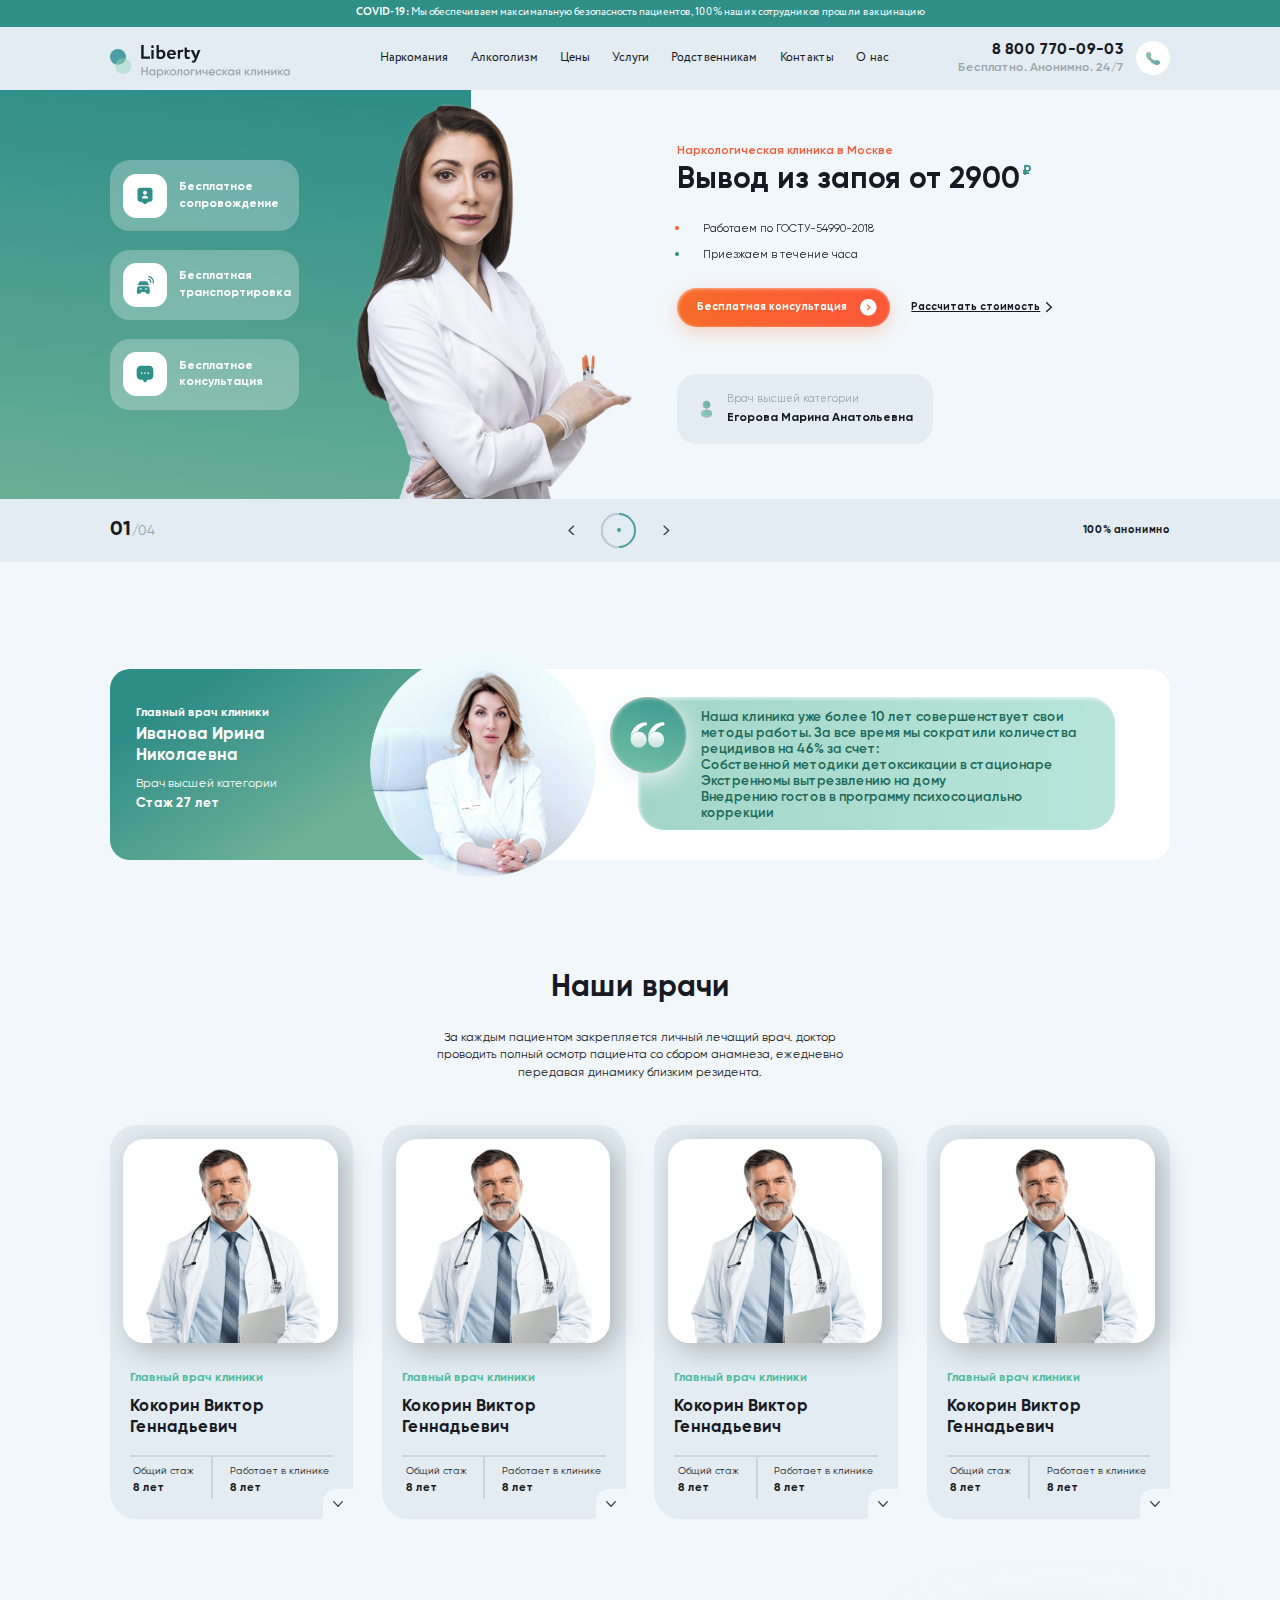
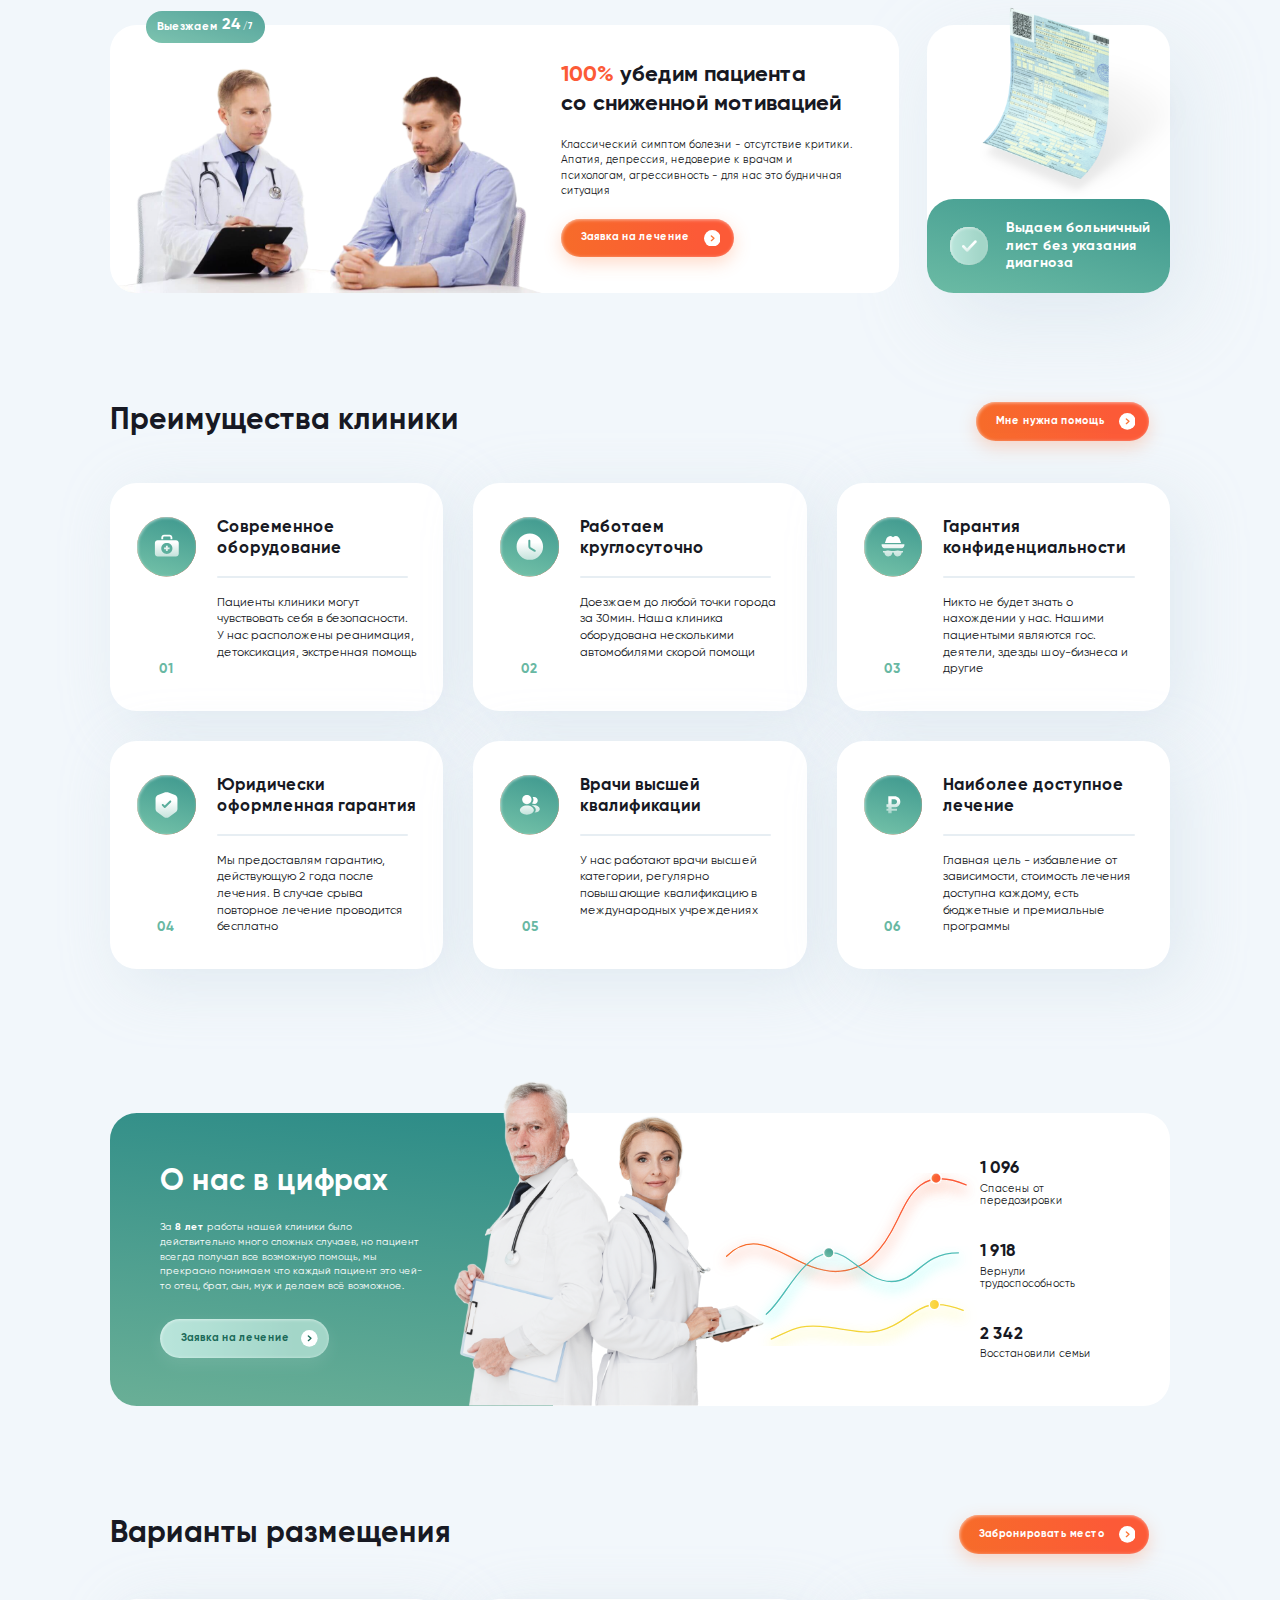
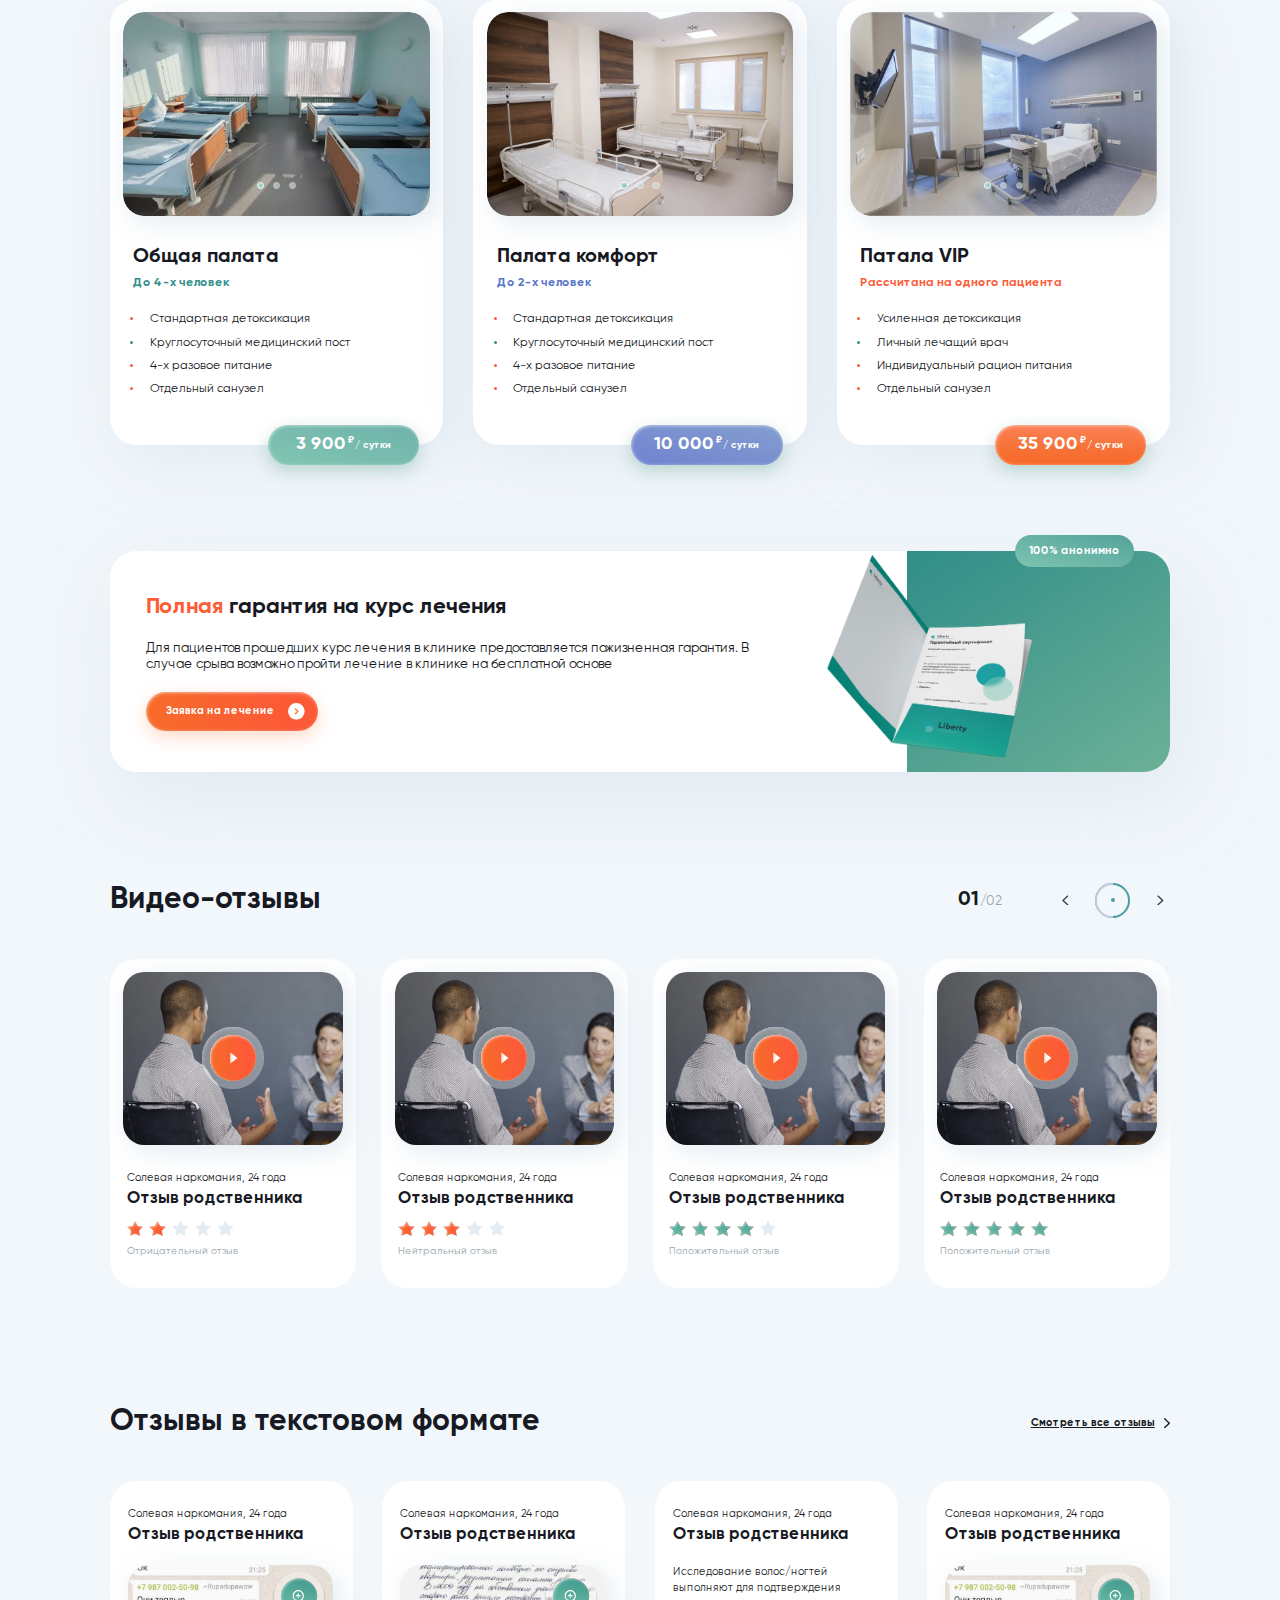
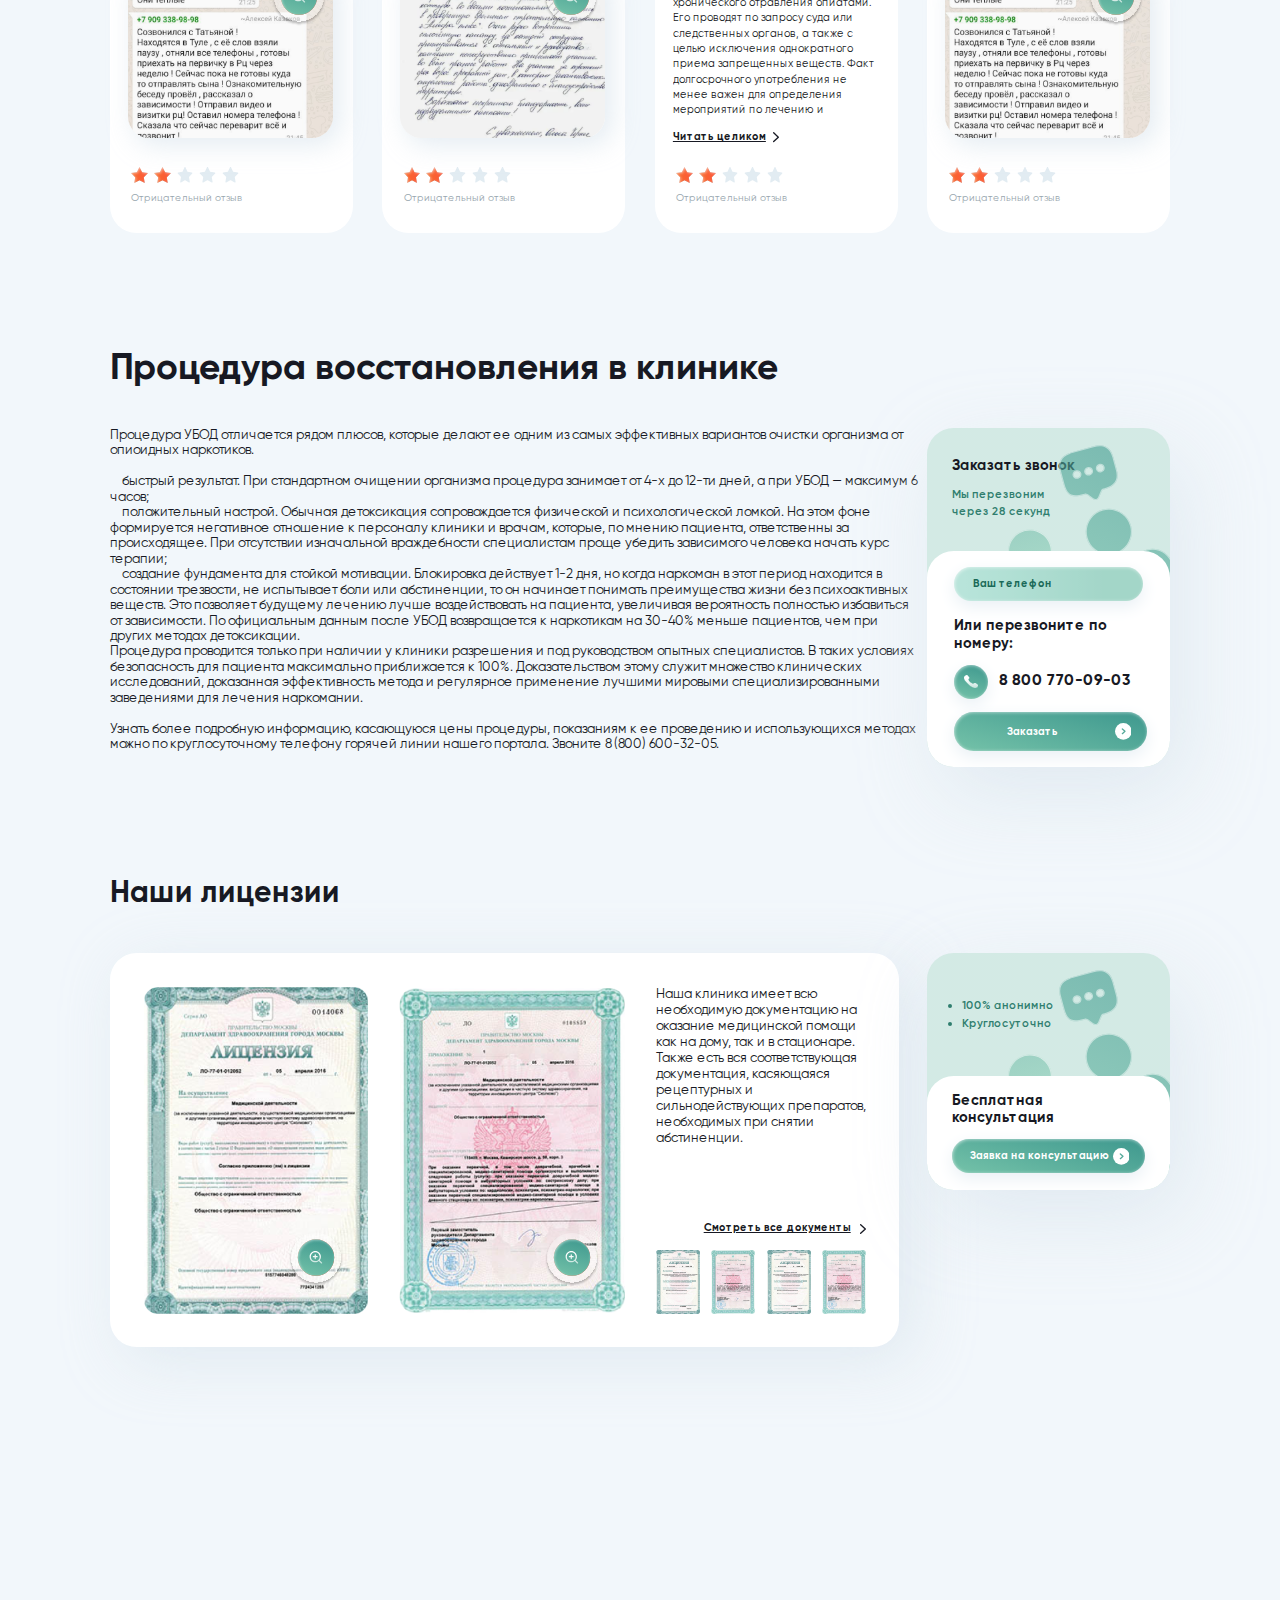
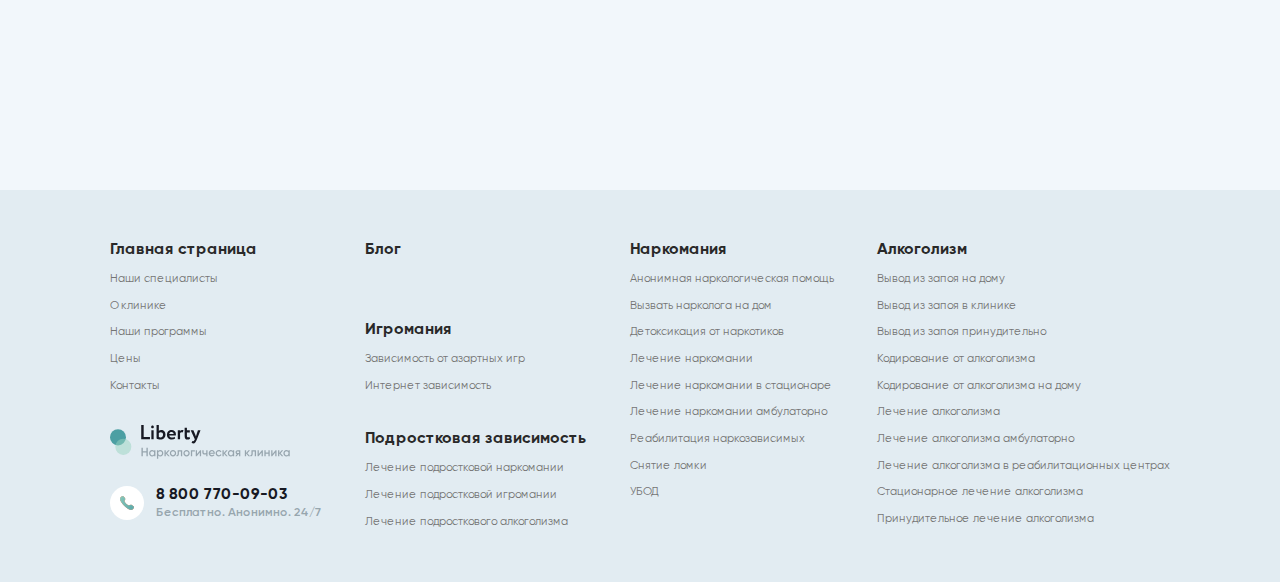
==== commit 0b743eb2: "project is ready" ====
--- a/about.html
+++ b/about.html
@@ -127,14 +127,14 @@
                                 <li>Приезжаем в течение часа</li>
                             </ul>
                             <div class="intro__row">
-                                <button class="intro__btn title-block__btn">
+                                <button class="intro__btn title-block__btn popup-callback">
                                     <span>Бесплатная консультация</span>
                                     <svg viewBox="0 0 25 25" fill="none" xmlns="http://www.w3.org/2000/svg">
                                         <circle cx="12.5" cy="12.5" r="12.5" />
                                         <path d="M11 16L15 12.5059L11 9.01184" stroke-width="2" stroke-linecap="round" stroke-linejoin="round"/>
                                     </svg>
                                 </button>
-                                <a href="#" class="intro__link">
+                                <a href="#" class="intro__link popup-calculate">
                                     <span>Рассчитать стоимость</span>
                                     <svg viewBox="0 0 9 16" fill="none" xmlns="http://www.w3.org/2000/svg">
                                         <path d="M1 14.209L8 7.71997L1 1.23096" stroke-width="2" stroke-linecap="round" stroke-linejoin="round"/>
@@ -222,14 +222,14 @@
                                 </li>
                             </ul>
                             <div class="intro__row">
-                                <button class="intro__btn title-block__btn">
+                                <button class="intro__btn title-block__btn popup-callback">
                                     <span>Заявка на лечение</span>
                                     <svg viewBox="0 0 25 25" fill="none" xmlns="http://www.w3.org/2000/svg">
                                         <circle cx="12.5" cy="12.5" r="12.5" />
                                         <path d="M11 16L15 12.5059L11 9.01184" stroke-width="2" stroke-linecap="round" stroke-linejoin="round"/>
                                     </svg>
                                 </button>
-                                <a href="#" class="intro__link">
+                                <a href="#" class="intro__link popup-calculate">
                                     <span>Рассчитать стоимость</span>
                                     <svg viewBox="0 0 9 16" fill="none" xmlns="http://www.w3.org/2000/svg">
                                         <path d="M1 14.209L8 7.71997L1 1.23096" stroke-width="2" stroke-linecap="round" stroke-linejoin="round"/>
@@ -316,7 +316,7 @@
                                 <li>Приезжаем в течение часа</li>
                             </ul>
                             <div class="intro__row">
-                                <button class="intro__btn title-block__btn">
+                                <button class="intro__btn title-block__btn popup-callback">
                                     <span>Бесплатная консультация</span>
                                     <svg viewBox="0 0 25 25" fill="none" xmlns="http://www.w3.org/2000/svg">
                                         <circle cx="12.5" cy="12.5" r="12.5" />
@@ -379,14 +379,14 @@
                                 </li>
                             </ul>
                             <div class="intro__row">
-                                <button class="intro__btn title-block__btn">
+                                <button class="intro__btn title-block__btn popup-callback">
                                     <span>Заявка на лечение</span>
                                     <svg viewBox="0 0 25 25" fill="none" xmlns="http://www.w3.org/2000/svg">
                                         <circle cx="12.5" cy="12.5" r="12.5" />
                                         <path d="M11 16L15 12.5059L11 9.01184" stroke-width="2" stroke-linecap="round" stroke-linejoin="round"/>
                                     </svg>
                                 </button>
-                                <a href="#" class="intro__link">
+                                <a href="#" class="intro__link popup-calculate">
                                     <span>Рассчитать стоимость</span>
                                     <svg viewBox="0 0 9 16" fill="none" xmlns="http://www.w3.org/2000/svg">
                                         <path d="M1 14.209L8 7.71997L1 1.23096" stroke-width="2" stroke-linecap="round" stroke-linejoin="round"/>
@@ -657,7 +657,7 @@
                             Классический симптом болезни - отсутствие критики.<br>
                             Апатия, депрессия, недоверие к врачам и психологам, агрессивность - для нас это будничная ситуация
                         </p>
-                        <button class="motivation__btn title-block__btn">
+                        <button class="motivation__btn title-block__btn popup-callback">
                             <span>Заявка на лечение</span>
                             <svg viewBox="0 0 25 25" fill="none" xmlns="http://www.w3.org/2000/svg">
                                 <circle cx="12.5" cy="12.5" r="12.5" />
@@ -687,7 +687,7 @@
                     <div class="title-block__title">
                         Преимущества клиники
                     </div>
-                    <button class="title-block__btn desktop">
+                    <button class="title-block__btn popup-help desktop">
                         <span>Мне нужна помощь</span>
                         <svg viewBox="0 0 25 25" fill="none" xmlns="http://www.w3.org/2000/svg">
                             <circle cx="12.5" cy="12.5" r="12.5" />
@@ -787,7 +787,7 @@
                         </div>
                     </div>
                 </div>
-                <button class="advantages__btn title-block__btn mobile">
+                <button class="advantages__btn title-block__btn popup-help mobile">
                     <span>Мне нужна помощь</span>
                     <svg viewBox="0 0 25 25" fill="none" xmlns="http://www.w3.org/2000/svg">
                         <circle cx="12.5" cy="12.5" r="12.5" />
@@ -843,7 +843,7 @@
                     <div class="title-block__title">
                         Варианты размещения
                     </div>
-                    <button class="title-block__btn desktop">
+                    <button class="title-block__btn popup-callback desktop">
                         <span>Забронировать место</span>
                         <svg viewBox="0 0 25 25" fill="none" xmlns="http://www.w3.org/2000/svg">
                             <circle cx="12.5" cy="12.5" r="12.5" />
@@ -940,7 +940,7 @@
                         </div>
                     </div>
                 </div>
-                <button class="placement__btn title-block__btn mobile">
+                <button class="placement__btn title-block__btn popup-callback mobile">
                     <span>Забронировать место</span>
                     <svg viewBox="0 0 25 25" fill="none" xmlns="http://www.w3.org/2000/svg">
                         <circle cx="12.5" cy="12.5" r="12.5" />
@@ -963,7 +963,7 @@
                         <p class="warranty__description">
                             Для пациентов прошедших курс лечения в клинике предоставляется пожизненная гарантия. В случае срыва возможно пройти лечение в клинике на бесплатной основе
                         </p>
-                        <button class="warranty__btn title-block__btn">
+                        <button class="warranty__btn title-block__btn popup-callback">
                             <span>Заявка на лечение</span>
                             <svg viewBox="0 0 25 25" fill="none" xmlns="http://www.w3.org/2000/svg">
                                 <circle cx="12.5" cy="12.5" r="12.5" />
@@ -1233,7 +1233,7 @@
                         <div class="text-reviews__item-title">Отзыв родственника</div>
                         <div class="text-reviews__image-block">
                             <img src="img/review1.png" alt="">
-                            <button class="text-reviews__item-btn">
+                            <button class="text-reviews__item-btn open-gallery">
                                 <img src="img/text-reviews-btn.svg" alt="">
                             </button>
                         </div>
@@ -1271,7 +1271,7 @@
                         <div class="text-reviews__item-title">Отзыв родственника</div>
                         <div class="text-reviews__image-block">
                             <img src="img/review2.png" alt="">
-                            <button class="text-reviews__item-btn">
+                            <button class="text-reviews__item-btn open-gallery">
                                 <img src="img/text-reviews-btn.svg" alt="">
                             </button>
                         </div>
@@ -1354,7 +1354,7 @@
                         <div class="text-reviews__item-title">Отзыв родственника</div>
                         <div class="text-reviews__image-block">
                             <img src="img/review1.png" alt="">
-                            <button class="text-reviews__item-btn">
+                            <button class="text-reviews__item-btn open-gallery">
                                 <img src="img/text-reviews-btn.svg" alt="">
                             </button>
                         </div>
@@ -1427,7 +1427,7 @@
                             Мы перезвоним через 28 секунд
                         </p>
                         <form class="recovery-procedure__after-bottom-block">
-                            <input type="tel" placeholder="Ваш телефон" class="recovery-procedure__input-phone" required>
+                            <input type="tel" placeholder="Ваш телефон" class="recovery-procedure__input-phone input-phone" required>
                             <div class="recovery-procedure__after-title">Или перезвоните по номеру:</div>
                             <div class="recovery-procedure__phone">
                                 <a href="#" class="recovery-procedure__phone-link">
@@ -1457,9 +1457,15 @@
                         <div class="licenses__big-image-container">
                             <div class="licenses__image-block licenses__image-block--big">
                                 <img src="img/licenses-image1.png" alt="">
+                                <button class="licenses__item-btn open-gallery">
+                                    <img src="img/text-reviews-btn.svg" alt="">
+                                </button>
                             </div>
                             <div class="licenses__image-block licenses__image-block--big">
                                 <img src="img/licenses-image2.png" alt="">
+                                <button class="licenses__item-btn open-gallery">
+                                    <img src="img/text-reviews-btn.svg" alt="">
+                                </button>
                             </div>
                         </div>
                         <div class="licenses__text-block">
@@ -1467,13 +1473,13 @@
                                 Наша клиника имеет всю необходимую документацию на оказание медицинской помощи как на дому, так и в стационаре. Также есть вся соответствующая документация, касяющаяся рецептурных и сильнодействующих препаратов, необходимых при снятии абстиненции.
                             </p>
                             <div class="licenses__text-block--bottom">
-                                <div class="licenses__link">
+                                <div class="licenses__link licenses-gallery">
                                     <span>Смотреть все документы</span>
                                     <svg viewBox="0 0 9 15" fill="none" xmlns="http://www.w3.org/2000/svg">
                                         <path d="M1 13.9785L8 7.4895L1 1.00049" stroke-width="2" stroke-linecap="round" stroke-linejoin="round"/>
                                     </svg>
                                 </div>
-                                <div class="licenses__mini-image-container">
+                                <div class="licenses__mini-image-container licenses-gallery">
                                     <div class="licenses__image-block licenses__image-block--min">
                                         <img src="img/licenses-image1.png" alt="">
                                     </div>
@@ -1694,9 +1700,295 @@
         </div>
     </footer>
 
+    <div class="modal-callback">
+        <div class="modal-callback__bg"></div>
+        <div class="modal-callback__body">
+            <div class="modal-callback__close">
+                <svg viewBox="0 0 17 17" fill="none" xmlns="http://www.w3.org/2000/svg">
+                    <path d="M16.0219 0.646447L1.02192 15.6464L1.72902 16.3536L16.729 1.35355L16.0219 0.646447ZM0.646447 1.35355L15.6464 16.3536L16.3536 15.6464L1.35355 0.646447L0.646447 1.35355Z" />
+                </svg>
+            </div>
+            <div class="modal-callback__start">
+                <div class="modal-callback__start-title">
+                    Оставьте анонимную заявку
+                </div>
+                <form class="modal-callback__form">
+                    <input type="text" placeholder="+7 (___) ___-__-__" class="modal-callback__input input-phone" required>
+                    <button class="modal-callback__start-btn title-block__btn">
+                        <span>Отправить</span>
+                        <svg viewBox="0 0 25 25" fill="none" xmlns="http://www.w3.org/2000/svg">
+                            <circle cx="12.5" cy="12.5" r="12.5" />
+                            <path d="M11 16L15 12.5059L11 9.01184" stroke-width="2" stroke-linecap="round" stroke-linejoin="round"/>
+                        </svg>
+                    </button>
+                </form>
+                <div class="modal-callback__start-description">
+                    Отправляя форму, вы даете согласие на обработку персональных данных и соглашаетесь с политикой конфиденциальности
+                </div>
+            </div>
+            <div class="modal-callback__finish">
+                <div class="modal-callback__finish-title">Заявка отправлена</div>
+                <div class="modal-callback__finish-sub-title">Ожидайте звонка</div>
+                <div class="modal-callback__finish-description">Доктор свяжется с вами в течение 28 секунд</div>
+                <button class="modal-callback__finish-btn title-block__btn">
+                    <span>Спасибо</span>
+                    <svg viewBox="0 0 25 25" fill="none" xmlns="http://www.w3.org/2000/svg">
+                        <circle cx="12.5" cy="12.5" r="12.5" />
+                        <path d="M11 16L15 12.5059L11 9.01184" stroke-width="2" stroke-linecap="round" stroke-linejoin="round"/>
+                    </svg>
+                </button>
+            </div>
+        </div>
+    </div>
+    <div class="modal-help">
+        <div class="modal-help__bg"></div>
+        <div class="modal-help__body">
+            <div class="modal-help__start">
+                <div class="modal-help__close">
+                    <span>Спасибо, сначала изучу ваш сайт</span>
+                    <svg viewBox="0 0 17 17" fill="none" xmlns="http://www.w3.org/2000/svg">
+                        <path d="M16.0219 0.646447L1.02192 15.6464L1.72902 16.3536L16.729 1.35355L16.0219 0.646447ZM0.646447 1.35355L15.6464 16.3536L16.3536 15.6464L1.35355 0.646447L0.646447 1.35355Z" />
+                    </svg>
+                </div>
+                <div class="modal-help__start-title">
+                    Срочно нужна помощь!
+                </div>
+                <div class="modal-help__start-sub-title">
+                    Доктор перезвонит в течение 28 секунд и сможет оказать необходимую помощь
+                </div>
+                <form class="modal-help__form">
+                    <input type="text" placeholder="+7 (___) ___-__-__" class="modal-help__input input-phone" required>
+                    <button class="modal-help__start-btn title-block__btn">
+                        <span>Отправить</span>
+                        <svg viewBox="0 0 25 25" fill="none" xmlns="http://www.w3.org/2000/svg">
+                            <circle cx="12.5" cy="12.5" r="12.5" />
+                            <path d="M11 16L15 12.5059L11 9.01184" stroke-width="2" stroke-linecap="round" stroke-linejoin="round"/>
+                        </svg>
+                    </button>
+                </form>
+                <div class="modal-help__start-description">
+                    Отправляя форму, вы даете согласие на обработку персональных данных и соглашаетесь с политикой конфиденциальности
+                </div>
+            </div>
+            <div class="modal-help__finish">
+                <div class="modal-help__close">
+                    <span>Спасибо</span>
+                    <svg viewBox="0 0 17 17" fill="none" xmlns="http://www.w3.org/2000/svg">
+                        <path d="M16.0219 0.646447L1.02192 15.6464L1.72902 16.3536L16.729 1.35355L16.0219 0.646447ZM0.646447 1.35355L15.6464 16.3536L16.3536 15.6464L1.35355 0.646447L0.646447 1.35355Z" />
+                    </svg>
+                </div>
+                <div class="modal-help__finish-title">Срочно нужна помощь!</div>
+                <div class="modal-help__finish-description">
+                    Начните лечение уже сегодня, наши специалисты работают круглосуточно
+                </div>
+                <div class="modal-help__finish-sub-title">
+                    Заявка отправлена. Ожидайте звонка
+                </div>
+                <div class="modal-help__finish-description">Доктор свяжется с вами в течение 28 секунд</div>
+                <button class="modal-help__finish-btn title-block__btn">
+                    <span>Спасибо</span>
+                    <svg viewBox="0 0 25 25" fill="none" xmlns="http://www.w3.org/2000/svg">
+                        <circle cx="12.5" cy="12.5" r="12.5" />
+                        <path d="M11 16L15 12.5059L11 9.01184" stroke-width="2" stroke-linecap="round" stroke-linejoin="round"/>
+                    </svg>
+                </button>
+            </div>
+        </div>
+    </div>
+    <!--  В блок modal-licenses-gallery закидываем все фотки лицензий  -->
+    <div class="modal-licenses-gallery">
+        <div class="modal-licenses-gallery__bg"></div>
+        <div class="modal-licenses-gallery__close">
+            <svg viewBox="0 0 17 17" fill="none" xmlns="http://www.w3.org/2000/svg">
+                <path d="M16.0219 0.646447L1.02192 15.6464L1.72902 16.3536L16.729 1.35355L16.0219 0.646447ZM0.646447 1.35355L15.6464 16.3536L16.3536 15.6464L1.35355 0.646447L0.646447 1.35355Z" />
+            </svg>
+        </div>
+        <div class="modal-licenses-gallery__body">
+            <div class="modal-licenses-gallery__slider swiper">
+                <div class="modal-licenses-gallery__wrapper swiper-wrapper">
+                    <div class="modal-licenses-gallery__item swiper-slide">
+                        <img src="img/licenses-image1.png" alt="">
+                    </div>
+                    <div class="modal-licenses-gallery__item swiper-slide">
+                        <img src="img/licenses-image2.png" alt="">
+                    </div>
+                </div>
+            </div>
+        </div>
+        <div class="modal-licenses-gallery__arrow modal-licenses-gallery__arrow--left">
+            <svg viewBox="0 0 15 23" fill="none" xmlns="http://www.w3.org/2000/svg">
+                <path d="M13.9531 22L1.95312 11.5178L13.9531 1.03552" stroke-width="2" stroke-linecap="round" stroke-linejoin="round"/>
+            </svg>
+        </div>
+        <div class="modal-licenses-gallery__arrow modal-licenses-gallery__arrow--right">
+            <svg viewBox="0 0 14 23" fill="none" xmlns="http://www.w3.org/2000/svg">
+                <path d="M1 22L13 11.5178L1 1.03552" stroke-width="2" stroke-linecap="round" stroke-linejoin="round"/>
+            </svg>
+        </div>
+    </div>
+    <div class="modal-gallery">
+        <div class="modal-gallery__bg"></div>
+        <div class="modal-gallery__close">
+            <svg viewBox="0 0 17 17" fill="none" xmlns="http://www.w3.org/2000/svg">
+                <path d="M16.0219 0.646447L1.02192 15.6464L1.72902 16.3536L16.729 1.35355L16.0219 0.646447ZM0.646447 1.35355L15.6464 16.3536L16.3536 15.6464L1.35355 0.646447L0.646447 1.35355Z" />
+            </svg>
+        </div>
+        <div class="modal-gallery__body">
+        </div>
+    </div>
+    <div class="modal-calculate">
+        <div class="modal-calculate__bg"></div>
+        <div class="modal-calculate__body">
+            <div class="modal-calculate__step">
+                <div class="modal-calculate__step-item modal-calculate__step-item--one">1</div>
+                <div class="modal-calculate__step-line"></div>
+                <div class="modal-calculate__step-item modal-calculate__step-item--two">2</div>
+                <div class="modal-calculate__step-line"></div>
+                <div class="modal-calculate__step-item modal-calculate__step-item--three">3</div>
+            </div>
+            <div class="modal-calculate__content">
+                <div class="modal-calculate__close modal-calculate__close--finish">
+                    <span>Спасибо</span>
+                    <svg viewBox="0 0 17 17" fill="none" xmlns="http://www.w3.org/2000/svg">
+                        <path d="M16.0219 0.646447L1.02192 15.6464L1.72902 16.3536L16.729 1.35355L16.0219 0.646447ZM0.646447 1.35355L15.6464 16.3536L16.3536 15.6464L1.35355 0.646447L0.646447 1.35355Z" />
+                    </svg>
+                </div>
+                <div class="modal-calculate__title">Рассчет стоимости</div>
+                <div class="modal-calculate__description">
+                    Начните свой путь выздоровления сегодня. Получите рассчет стоимости.
+                </div>
+                <form class="modal-calculate__form">
+                    <div class="modal-calculate__close">
+                        <span>Спасибо, сначала изучу ваш сайт</span>
+                        <svg viewBox="0 0 17 17" fill="none" xmlns="http://www.w3.org/2000/svg">
+                            <path d="M16.0219 0.646447L1.02192 15.6464L1.72902 16.3536L16.729 1.35355L16.0219 0.646447ZM0.646447 1.35355L15.6464 16.3536L16.3536 15.6464L1.35355 0.646447L0.646447 1.35355Z" />
+                        </svg>
+                    </div>
+                    <div class="modal-calculate__form-block modal-calculate__form-block--one">
+                        <div class="modal-calculate__sub-title">Вид зависимости:</div>
+                        <div class="modal-calculate__selection">
+                            <label class="modal-calculate__label">
+                                <input type="radio" name="form-block-one">
+                                <div class="modal-calculate__checkbox">
+                                    <img class="not-check" src="img/modal-calculate-checbox-not-check.svg" alt="">
+                                    <img class="check" src="img/modal-calculate-checbox-check.svg" alt="">
+                                </div>
+                                <div class="modal-calculate__input-name">Алкоголь</div>
+                            </label>
+                            <label class="modal-calculate__label">
+                                <input type="radio" name="form-block-one">
+                                <div class="modal-calculate__checkbox">
+                                    <img class="not-check" src="img/modal-calculate-checbox-not-check.svg" alt="">
+                                    <img class="check" src="img/modal-calculate-checbox-check.svg" alt="">
+                                </div>
+                                <div class="modal-calculate__input-name">Игромания</div>
+                            </label>
+                            <label class="modal-calculate__label">
+                                <input type="radio" name="form-block-one">
+                                <div class="modal-calculate__checkbox">
+                                    <img class="not-check" src="img/modal-calculate-checbox-not-check.svg" alt="">
+                                    <img class="check" src="img/modal-calculate-checbox-check.svg" alt="">
+                                </div>
+                                <div class="modal-calculate__input-name">Наркотики</div>
+                            </label>
+                        </div>
+                        <div class="modal-calculate__btn modal-calculate__btn--one title-block__btn">
+                            <span>Продолжить</span>
+                            <svg viewBox="0 0 25 25" fill="none" xmlns="http://www.w3.org/2000/svg">
+                                <circle cx="12.5" cy="12.5" r="12.5" />
+                                <path d="M11 16L15 12.5059L11 9.01184" stroke-width="2" stroke-linecap="round" stroke-linejoin="round"/>
+                            </svg>
+                        </div>
+                    </div>
+                    <div class="modal-calculate__form-block modal-calculate__form-block--two">
+                        <div class="modal-calculate__sub-title">Срок зависимости:</div>
+                        <div class="modal-calculate__selection">
+                            <label class="modal-calculate__label">
+                                <input type="radio" name="form-block-two">
+                                <div class="modal-calculate__checkbox">
+                                    <img class="not-check" src="img/modal-calculate-checbox-not-check.svg" alt="">
+                                    <img class="check" src="img/modal-calculate-checbox-check.svg" alt="">
+                                </div>
+                                <div class="modal-calculate__input-name">1-3 месяца</div>
+                            </label>
+                            <label class="modal-calculate__label">
+                                <input type="radio" name="form-block-two">
+                                <div class="modal-calculate__checkbox">
+                                    <img class="not-check" src="img/modal-calculate-checbox-not-check.svg" alt="">
+                                    <img class="check" src="img/modal-calculate-checbox-check.svg" alt="">
+                                </div>
+                                <div class="modal-calculate__input-name">6-12 месяцев</div>
+                            </label>
+                            <label class="modal-calculate__label">
+                                <input type="radio" name="form-block-two">
+                                <div class="modal-calculate__checkbox">
+                                    <img class="not-check" src="img/modal-calculate-checbox-not-check.svg" alt="">
+                                    <img class="check" src="img/modal-calculate-checbox-check.svg" alt="">
+                                </div>
+                                <div class="modal-calculate__input-name">Более 1 года</div>
+                            </label>
+                        </div>
+                        <div class="modal-calculate__btn modal-calculate__btn--two title-block__btn">
+                            <span>Продолжить</span>
+                            <svg viewBox="0 0 25 25" fill="none" xmlns="http://www.w3.org/2000/svg">
+                                <circle cx="12.5" cy="12.5" r="12.5" />
+                                <path d="M11 16L15 12.5059L11 9.01184" stroke-width="2" stroke-linecap="round" stroke-linejoin="round"/>
+                            </svg>
+                        </div>
+                    </div>
+                    <div class="modal-calculate__form-block modal-calculate__form-block--three">
+                        <div class="modal-calculate__sub-title">Как получить рассчет?</div>
+                        <div class="modal-calculate__selection">
+                            <label class="modal-calculate__label">
+                                <input type="radio" name="form-block-three">
+                                <div class="modal-calculate__checkbox">
+                                    <img class="not-check" src="img/modal-calculate-checbox-not-check.svg" alt="">
+                                    <img class="check" src="img/modal-calculate-checbox-check.svg" alt="">
+                                </div>
+                                <div class="modal-calculate__input-name">Прислать на Whatsapp</div>
+                            </label>
+                            <label class="modal-calculate__label">
+                                <input type="radio" name="form-block-three">
+                                <div class="modal-calculate__checkbox">
+                                    <img class="not-check" src="img/modal-calculate-checbox-not-check.svg" alt="">
+                                    <img class="check" src="img/modal-calculate-checbox-check.svg" alt="">
+                                </div>
+                                <div class="modal-calculate__input-name">Позвонить и сообщить детали</div>
+                            </label>
+                        </div>
+                        <div class="modal-calculate__input-tel">
+                            <input type="text" placeholder="+7 (___) ___-__-__" class="modal-calculate__input input-phone" required>
+                            <button class="modal-calculate__btn modal-calculate__btn--three title-block__btn">
+                                <span>Отправить</span>
+                                <svg viewBox="0 0 25 25" fill="none" xmlns="http://www.w3.org/2000/svg">
+                                    <circle cx="12.5" cy="12.5" r="12.5" />
+                                    <path d="M11 16L15 12.5059L11 9.01184" stroke-width="2" stroke-linecap="round" stroke-linejoin="round"/>
+                                </svg>
+                            </button>
+                        </div>
+                    </div>
+                </form>
+                <div class="modal-calculate__form-block modal-calculate__finish-block">
+                    <div class="modal-calculate__sub-title">
+                        Заявка отправлена. Ожидайте ответ на указанный вами способ связи
+                    </div>
+                    <div class="modal-calculate__description"></div>
+                    <div class="modal-calculate__btn modal-calculate__btn--finish title-block__btn">
+                        <span>Спасибо</span>
+                        <svg viewBox="0 0 25 25" fill="none" xmlns="http://www.w3.org/2000/svg">
+                            <circle cx="12.5" cy="12.5" r="12.5" />
+                            <path d="M11 16L15 12.5059L11 9.01184" stroke-width="2" stroke-linecap="round" stroke-linejoin="round"/>
+                        </svg>
+                    </div>
+                </div>
+            </div>
+        </div>
+    </div>
+
 
 <script src="js/swiper-bundle.min.js"></script>
 <script src="js/jquery-3.6.0.min.js"></script>
+<script src="js/jquery.maskedinput.min.js"></script>
 <script src="js/swiper.js"></script>
 <script src="js/main.js"></script>
 </body>
--- a/css/style.css
+++ b/css/style.css
@@ -1343,6 +1343,1360 @@
     overflow: hidden;
   }
 }
+.modal-callback {
+  visibility: hidden;
+  position: fixed;
+  left: 0;
+  top: 0;
+  z-index: 101;
+  display: -webkit-box;
+  display: -ms-flexbox;
+  display: flex;
+  -webkit-box-pack: center;
+      -ms-flex-pack: center;
+          justify-content: center;
+  -webkit-box-align: center;
+      -ms-flex-align: center;
+          align-items: center;
+  width: 100%;
+  height: 100%;
+  background-color: rgba(0, 0, 0, 0.5);
+}
+.modal-callback.open {
+  visibility: visible;
+}
+.modal-callback.open .modal-callback__body {
+  opacity: 1;
+  -webkit-transform: translate(0);
+          transform: translate(0);
+}
+.modal-callback.send .modal-callback__start {
+  display: none;
+}
+.modal-callback.send .modal-callback__finish {
+  display: block;
+}
+.modal-callback__bg {
+  position: absolute;
+  left: 0;
+  right: 0;
+  width: 100%;
+  height: 100%;
+}
+.modal-callback__body {
+  position: relative;
+  width: 86.2rem;
+  height: auto;
+  padding: 5.8rem 11.1rem;
+  border-radius: 4rem;
+  background-color: #fff;
+  opacity: 0;
+  -webkit-transform: translate(0, -200%);
+          transform: translate(0, -200%);
+  -webkit-transition: 0.5s ease;
+  transition: 0.5s ease;
+}
+.modal-callback__close {
+  position: absolute;
+  right: 3rem;
+  top: 3rem;
+  cursor: pointer;
+}
+.modal-callback__close > svg {
+  width: 2rem;
+  height: 2rem;
+}
+.modal-callback__close > svg path {
+  fill: #308E88;
+  opacity: 0.5;
+}
+.modal-callback__start-title {
+  margin-bottom: 6.3rem;
+  font-weight: 600;
+  font-size: 4.5rem;
+  line-height: 5.5rem;
+  text-align: center;
+}
+.modal-callback__form {
+  display: -webkit-box;
+  display: -ms-flexbox;
+  display: flex;
+  -webkit-box-align: center;
+      -ms-flex-align: center;
+          align-items: center;
+  margin-bottom: 4.2rem;
+}
+.modal-callback__input {
+  font-family: Arial, sans-serif;
+  width: 50.9rem;
+  height: 5.8rem;
+  padding: 0 4rem;
+  border-radius: 100rem;
+  background-color: rgba(255, 255, 255, 0.5);
+  -webkit-box-shadow: 1px 1px 0.53rem 0 #FFFFFF99 inset, 0 0.88rem 2.63rem 0 #FF844B1A;
+          box-shadow: 1px 1px 0.53rem 0 #FFFFFF99 inset, 0 0.88rem 2.63rem 0 #FF844B1A;
+  font-size: 2.4rem;
+  line-height: 2.76rem;
+}
+.modal-callback__input::-webkit-input-placeholder {
+  font-size: 2.4rem;
+  line-height: 2.76rem;
+  color: #171923;
+}
+.modal-callback__input::-moz-placeholder {
+  font-size: 2.4rem;
+  line-height: 2.76rem;
+  color: #171923;
+}
+.modal-callback__input:-ms-input-placeholder {
+  font-size: 2.4rem;
+  line-height: 2.76rem;
+  color: #171923;
+}
+.modal-callback__input::-ms-input-placeholder {
+  font-size: 2.4rem;
+  line-height: 2.76rem;
+  color: #171923;
+}
+.modal-callback__input::placeholder {
+  font-size: 2.4rem;
+  line-height: 2.76rem;
+  color: #171923;
+}
+.modal-callback__start-btn {
+  width: 20.3rem;
+  height: 5.8rem;
+  margin-left: -7.2rem;
+}
+.modal-callback__start-btn span {
+  margin-top: 0.4rem;
+}
+.modal-callback__start-description {
+  font-weight: bold;
+  font-size: 2rem;
+  line-height: 2.4rem;
+}
+.modal-callback__finish {
+  display: none;
+  text-align: center;
+}
+.modal-callback__finish-title {
+  margin-bottom: 3rem;
+  font-weight: 600;
+  font-size: 4.5rem;
+  line-height: 5.5rem;
+}
+.modal-callback__finish-sub-title {
+  margin-bottom: 2.3rem;
+  font-weight: 600;
+  font-size: 3.3rem;
+  line-height: 4.04rem;
+}
+.modal-callback__finish-description {
+  margin-bottom: 5rem;
+  font-size: 1.7rem;
+  line-height: 2rem;
+}
+.modal-callback__finish-btn {
+  width: 20.3rem;
+  height: 5.8rem;
+  margin: 0 auto;
+}
+
+.modal-help {
+  visibility: hidden;
+  position: fixed;
+  left: 0;
+  top: 0;
+  z-index: 101;
+  display: -webkit-box;
+  display: -ms-flexbox;
+  display: flex;
+  -webkit-box-pack: center;
+      -ms-flex-pack: center;
+          justify-content: center;
+  -webkit-box-align: center;
+      -ms-flex-align: center;
+          align-items: center;
+  width: 100%;
+  height: 100%;
+  background-color: rgba(0, 0, 0, 0.5);
+}
+.modal-help.open {
+  visibility: visible;
+}
+.modal-help.open .modal-help__body {
+  opacity: 1;
+  -webkit-transform: translate(0);
+          transform: translate(0);
+}
+.modal-help.send .modal-help__start {
+  display: none;
+}
+.modal-help.send .modal-help__finish {
+  display: block;
+}
+.modal-help__bg {
+  position: absolute;
+  left: 0;
+  right: 0;
+  width: 100%;
+  height: 100%;
+}
+.modal-help__body {
+  position: relative;
+  width: 116.2rem;
+  min-height: 50.9rem;
+  padding: 5.8rem 12.7rem;
+  border-radius: 4rem;
+  background-color: #fff;
+  opacity: 0;
+  -webkit-transform: translate(0, -200%);
+          transform: translate(0, -200%);
+  -webkit-transition: 0.5s ease;
+  transition: 0.5s ease;
+}
+.modal-help__close {
+  position: absolute;
+  right: 5rem;
+  top: 5rem;
+  display: -webkit-box;
+  display: -ms-flexbox;
+  display: flex;
+  -webkit-box-align: center;
+      -ms-flex-align: center;
+          align-items: center;
+  cursor: pointer;
+}
+.modal-help__close span {
+  width: 10.7rem;
+  margin-right: 0.5rem;
+  font-size: 1.2rem;
+  line-height: 1.44rem;
+  color: rgba(23, 25, 35, 0.5);
+}
+.modal-help__close > svg {
+  width: 2rem;
+  height: 2rem;
+}
+.modal-help__close > svg path {
+  fill: #308E88;
+  opacity: 0.5;
+}
+.modal-help__start-title {
+  margin-bottom: 4.5rem;
+  font-weight: 600;
+  font-size: 4.5rem;
+  line-height: 5.5rem;
+  text-align: center;
+}
+.modal-help__start-sub-title {
+  margin-bottom: 6.3rem;
+  font-weight: 600;
+  font-size: 3.3rem;
+  line-height: 4rem;
+  text-align: center;
+}
+.modal-help__form {
+  display: -webkit-box;
+  display: -ms-flexbox;
+  display: flex;
+  -webkit-box-align: center;
+      -ms-flex-align: center;
+          align-items: center;
+  width: 64rem;
+  margin: 0 auto 4.2rem auto;
+}
+.modal-help__input {
+  font-family: Arial, sans-serif;
+  width: 50.9rem;
+  height: 5.8rem;
+  padding: 0 4rem;
+  border-radius: 100rem;
+  background-color: rgba(255, 255, 255, 0.5);
+  -webkit-box-shadow: 1px 1px 0.53rem 0 rgba(255, 255, 255, 0.6) inset, 0 0.88rem 2.63rem 0 rgba(255, 132, 75, 0.3);
+          box-shadow: 1px 1px 0.53rem 0 rgba(255, 255, 255, 0.6) inset, 0 0.88rem 2.63rem 0 rgba(255, 132, 75, 0.3);
+  font-size: 2.4rem;
+  line-height: 2.76rem;
+}
+.modal-help__input::-webkit-input-placeholder {
+  font-size: 2.4rem;
+  line-height: 2.76rem;
+  color: #171923;
+}
+.modal-help__input::-moz-placeholder {
+  font-size: 2.4rem;
+  line-height: 2.76rem;
+  color: #171923;
+}
+.modal-help__input:-ms-input-placeholder {
+  font-size: 2.4rem;
+  line-height: 2.76rem;
+  color: #171923;
+}
+.modal-help__input::-ms-input-placeholder {
+  font-size: 2.4rem;
+  line-height: 2.76rem;
+  color: #171923;
+}
+.modal-help__input::placeholder {
+  font-size: 2.4rem;
+  line-height: 2.76rem;
+  color: #171923;
+}
+.modal-help__start-btn {
+  width: 20.3rem;
+  height: 5.8rem;
+  margin-left: -7.2rem;
+}
+.modal-help__start-btn span {
+  margin-top: 0.4rem;
+}
+.modal-help__start-description {
+  width: 64rem;
+  margin: 0 auto;
+  font-weight: bold;
+  font-size: 2rem;
+  line-height: 2.4rem;
+}
+.modal-help__finish {
+  display: none;
+  text-align: center;
+}
+.modal-help__finish-title {
+  margin-bottom: 3rem;
+  font-weight: 600;
+  font-size: 4.5rem;
+  line-height: 5.5rem;
+}
+.modal-help__finish-sub-title {
+  margin-bottom: 2.3rem;
+  font-weight: 600;
+  font-size: 3.3rem;
+  line-height: 4.04rem;
+}
+.modal-help__finish-description {
+  margin-bottom: 7rem;
+  font-size: 1.7rem;
+  line-height: 2rem;
+}
+.modal-help__finish-btn {
+  width: 20.3rem;
+  height: 5.8rem;
+  margin: 0 auto;
+}
+
+.modal-licenses-gallery {
+  visibility: hidden;
+  position: fixed;
+  left: 0;
+  top: 0;
+  z-index: 101;
+  display: -webkit-box;
+  display: -ms-flexbox;
+  display: flex;
+  -webkit-box-pack: center;
+      -ms-flex-pack: center;
+          justify-content: center;
+  -webkit-box-align: center;
+      -ms-flex-align: center;
+          align-items: center;
+  width: 100%;
+  height: 100%;
+  background-color: rgba(0, 0, 0, 0.5);
+}
+.modal-licenses-gallery.open {
+  visibility: visible;
+}
+.modal-licenses-gallery.open .modal-licenses-gallery__body {
+  opacity: 1;
+  -webkit-transform: translate(0);
+          transform: translate(0);
+}
+.modal-licenses-gallery__bg {
+  position: absolute;
+  left: 0;
+  right: 0;
+  width: 100%;
+  height: 100%;
+}
+.modal-licenses-gallery__body {
+  width: 150rem;
+  height: 95vh;
+  -webkit-transform: translateY(-200%);
+          transform: translateY(-200%);
+  opacity: 0;
+  -webkit-transition: 0.5s ease;
+  transition: 0.5s ease;
+}
+.modal-licenses-gallery__item {
+  width: 150rem;
+  height: 95vh;
+}
+.modal-licenses-gallery__item > img {
+  width: 100%;
+  height: 100%;
+  -o-object-fit: contain;
+     object-fit: contain;
+}
+.modal-licenses-gallery__arrow {
+  position: absolute;
+  display: -webkit-box;
+  display: -ms-flexbox;
+  display: flex;
+  -webkit-box-pack: center;
+      -ms-flex-pack: center;
+          justify-content: center;
+  -webkit-box-align: center;
+      -ms-flex-align: center;
+          align-items: center;
+  width: 7.5rem;
+  height: 7.5rem;
+  border-radius: 100%;
+  border: 2px solid white;
+  -webkit-transform: translateY(-50%);
+          transform: translateY(-50%);
+  cursor: pointer;
+}
+.modal-licenses-gallery__arrow > svg {
+  width: 1.5rem;
+  height: 2.3rem;
+}
+.modal-licenses-gallery__arrow > svg path {
+  stroke: #FC7637;
+}
+.modal-licenses-gallery__arrow--left {
+  left: 7.5rem;
+  top: 50%;
+}
+.modal-licenses-gallery__arrow--right {
+  right: 7.5rem;
+  top: 50%;
+}
+.modal-licenses-gallery__close {
+  position: absolute;
+  right: 7.5rem;
+  top: 7.5rem;
+  display: -webkit-box;
+  display: -ms-flexbox;
+  display: flex;
+  -webkit-box-align: center;
+      -ms-flex-align: center;
+          align-items: center;
+  -webkit-box-pack: center;
+      -ms-flex-pack: center;
+          justify-content: center;
+  width: 8rem;
+  height: 8rem;
+  border-radius: 100%;
+  border: 2px solid white;
+  cursor: pointer;
+}
+.modal-licenses-gallery__close > svg {
+  width: 3.5rem;
+  height: 3.5rem;
+}
+.modal-licenses-gallery__close > svg path {
+  fill: #FC7637;
+}
+
+.modal-gallery {
+  visibility: hidden;
+  position: fixed;
+  left: 0;
+  top: 0;
+  z-index: 101;
+  display: -webkit-box;
+  display: -ms-flexbox;
+  display: flex;
+  -webkit-box-pack: center;
+      -ms-flex-pack: center;
+          justify-content: center;
+  -webkit-box-align: center;
+      -ms-flex-align: center;
+          align-items: center;
+  width: 100%;
+  height: 100%;
+  background-color: rgba(0, 0, 0, 0.5);
+}
+.modal-gallery.open {
+  visibility: visible;
+}
+.modal-gallery.open .modal-gallery__body {
+  opacity: 1;
+  -webkit-transform: translate(0);
+          transform: translate(0);
+}
+.modal-gallery__bg {
+  position: absolute;
+  left: 0;
+  right: 0;
+  width: 100%;
+  height: 100%;
+}
+.modal-gallery__close {
+  position: absolute;
+  right: 7.5rem;
+  top: 7.5rem;
+  display: -webkit-box;
+  display: -ms-flexbox;
+  display: flex;
+  -webkit-box-align: center;
+      -ms-flex-align: center;
+          align-items: center;
+  -webkit-box-pack: center;
+      -ms-flex-pack: center;
+          justify-content: center;
+  width: 8rem;
+  height: 8rem;
+  border-radius: 100%;
+  border: 2px solid white;
+  cursor: pointer;
+}
+.modal-gallery__close > svg {
+  width: 3.5rem;
+  height: 3.5rem;
+}
+.modal-gallery__close > svg path {
+  fill: #FC7637;
+}
+.modal-gallery__body {
+  width: 150rem;
+  height: 95vh;
+  -webkit-transform: translateY(-200%);
+          transform: translateY(-200%);
+  opacity: 0;
+  -webkit-transition: 0.5s ease;
+  transition: 0.5s ease;
+}
+.modal-gallery__body > img {
+  width: 100%;
+  height: 100%;
+  -o-object-fit: scale-down;
+     object-fit: scale-down;
+}
+
+.modal-calculate {
+  visibility: hidden;
+  position: fixed;
+  left: 0;
+  top: 0;
+  z-index: 101;
+  display: -webkit-box;
+  display: -ms-flexbox;
+  display: flex;
+  -webkit-box-pack: center;
+      -ms-flex-pack: center;
+          justify-content: center;
+  -webkit-box-align: center;
+      -ms-flex-align: center;
+          align-items: center;
+  width: 100%;
+  height: 100%;
+  background-color: rgba(0, 0, 0, 0.5);
+}
+.modal-calculate.open {
+  visibility: visible;
+}
+.modal-calculate.open .modal-calculate__body {
+  opacity: 1;
+  -webkit-transform: translate(0);
+          transform: translate(0);
+}
+.modal-calculate.two .modal-calculate__form-block--one {
+  position: absolute;
+  -webkit-transform: translateX(-1000%);
+          transform: translateX(-1000%);
+  visibility: hidden;
+}
+.modal-calculate.two .modal-calculate__form-block--two {
+  position: static;
+  -webkit-transform: translateX(0);
+          transform: translateX(0);
+}
+.modal-calculate.two .modal-calculate__step-item--one {
+  background: linear-gradient(195.05deg, #318E88 -22.32%, #73C1A8 96.92%), linear-gradient(0deg, #C4C4C4, #C4C4C4);
+  -webkit-box-shadow: 0 0.88rem 2.63rem 0 #e9f0f5, 1px 1px 0.53rem 0 rgba(255, 255, 255, 0.6) inset;
+          box-shadow: 0 0.88rem 2.63rem 0 #e9f0f5, 1px 1px 0.53rem 0 rgba(255, 255, 255, 0.6) inset;
+}
+.modal-calculate.two .modal-calculate__step-item--two {
+  background: linear-gradient(87.94deg, #F76B2A 3.98%, #FC5A37 78.77%), linear-gradient(195.05deg, #318E88 -22.32%, #73C1A8 96.92%), linear-gradient(0deg, #C4C4C4, #C4C4C4);
+  -webkit-box-shadow: 0 0.88rem 2.63rem 0 rgba(255, 132, 75, 0.3);
+          box-shadow: 0 0.88rem 2.63rem 0 rgba(255, 132, 75, 0.3);
+}
+.modal-calculate.three .modal-calculate__form-block--one {
+  position: absolute;
+  -webkit-transform: translateX(-1000%);
+          transform: translateX(-1000%);
+  visibility: hidden;
+}
+.modal-calculate.three .modal-calculate__form-block--two {
+  position: absolute;
+  -webkit-transform: translateX(-1000%);
+          transform: translateX(-1000%);
+  visibility: hidden;
+}
+.modal-calculate.three .modal-calculate__form-block--three {
+  position: static;
+  -webkit-transform: translateX(0);
+          transform: translateX(0);
+}
+.modal-calculate.three .modal-calculate__step-item--one {
+  background: linear-gradient(195.05deg, #318E88 -22.32%, #73C1A8 96.92%), linear-gradient(0deg, #C4C4C4, #C4C4C4);
+  -webkit-box-shadow: 0 0.88rem 2.63rem 0 #e9f0f5, 1px 1px 0.53rem 0 rgba(255, 255, 255, 0.6) inset;
+          box-shadow: 0 0.88rem 2.63rem 0 #e9f0f5, 1px 1px 0.53rem 0 rgba(255, 255, 255, 0.6) inset;
+}
+.modal-calculate.three .modal-calculate__step-item--three {
+  background: linear-gradient(87.94deg, #F76B2A 3.98%, #FC5A37 78.77%), linear-gradient(195.05deg, #318E88 -22.32%, #73C1A8 96.92%), linear-gradient(0deg, #C4C4C4, #C4C4C4);
+  -webkit-box-shadow: 0 0.88rem 2.63rem 0 rgba(255, 132, 75, 0.3);
+          box-shadow: 0 0.88rem 2.63rem 0 rgba(255, 132, 75, 0.3);
+}
+.modal-calculate.three .modal-calculate__selection {
+  width: 64.4rem;
+}
+.modal-calculate.finish .modal-calculate__form {
+  display: none;
+}
+.modal-calculate.finish .modal-calculate__finish-block {
+  position: static;
+  -webkit-transform: translateX(0);
+          transform: translateX(0);
+}
+.modal-calculate.finish .modal-calculate__sub-title {
+  width: 64rem;
+}
+.modal-calculate.finish .modal-calculate__close--finish {
+  display: -webkit-box;
+  display: -ms-flexbox;
+  display: flex;
+}
+.modal-calculate.finish .modal-calculate__step-item--one {
+  background: linear-gradient(87.94deg, #F76B2A 3.98%, #FC5A37 78.77%), linear-gradient(195.05deg, #318E88 -22.32%, #73C1A8 96.92%), linear-gradient(0deg, #C4C4C4, #C4C4C4);
+  -webkit-box-shadow: 0 0.88rem 2.63rem 0 rgba(255, 132, 75, 0.3);
+          box-shadow: 0 0.88rem 2.63rem 0 rgba(255, 132, 75, 0.3);
+}
+.modal-calculate.finish .modal-calculate__step-item--two {
+  background: linear-gradient(87.94deg, #F76B2A 3.98%, #FC5A37 78.77%), linear-gradient(195.05deg, #318E88 -22.32%, #73C1A8 96.92%), linear-gradient(0deg, #C4C4C4, #C4C4C4);
+  -webkit-box-shadow: 0 0.88rem 2.63rem 0 rgba(255, 132, 75, 0.3);
+          box-shadow: 0 0.88rem 2.63rem 0 rgba(255, 132, 75, 0.3);
+}
+.modal-calculate.finish .modal-calculate__step-item--three {
+  background: linear-gradient(87.94deg, #F76B2A 3.98%, #FC5A37 78.77%), linear-gradient(195.05deg, #318E88 -22.32%, #73C1A8 96.92%), linear-gradient(0deg, #C4C4C4, #C4C4C4);
+  -webkit-box-shadow: 0 0.88rem 2.63rem 0 rgba(255, 132, 75, 0.3);
+          box-shadow: 0 0.88rem 2.63rem 0 rgba(255, 132, 75, 0.3);
+}
+.modal-calculate.finish .modal-calculate__step-line {
+  background: linear-gradient(0deg, rgba(255, 255, 255, 0.46), rgba(255, 255, 255, 0.46)), linear-gradient(87.94deg, #F76B2A 3.98%, #FC5A37 78.77%);
+}
+.modal-calculate__bg {
+  position: absolute;
+  left: 0;
+  right: 0;
+  width: 100%;
+  height: 100%;
+}
+.modal-calculate__body {
+  position: relative;
+  display: -webkit-box;
+  display: -ms-flexbox;
+  display: flex;
+  -webkit-box-align: center;
+      -ms-flex-align: center;
+          align-items: center;
+  width: 116.2rem;
+  min-height: 55rem;
+  padding: 6rem 8.6rem;
+  border-radius: 5.4rem;
+  background-color: #fff;
+  opacity: 0;
+  -webkit-transform: translate(0, -200%);
+          transform: translate(0, -200%);
+  -webkit-transition: 0.5s ease;
+  transition: 0.5s ease;
+  overflow: hidden;
+}
+.modal-calculate__step {
+  display: -webkit-box;
+  display: -ms-flexbox;
+  display: flex;
+  -webkit-box-orient: vertical;
+  -webkit-box-direction: normal;
+      -ms-flex-direction: column;
+          flex-direction: column;
+  -webkit-box-pack: justify;
+      -ms-flex-pack: justify;
+          justify-content: space-between;
+  -webkit-box-align: center;
+      -ms-flex-align: center;
+          align-items: center;
+  width: 5.2rem;
+  height: 39rem;
+}
+.modal-calculate__step-item {
+  display: -webkit-box;
+  display: -ms-flexbox;
+  display: flex;
+  -webkit-box-pack: center;
+      -ms-flex-pack: center;
+          justify-content: center;
+  -webkit-box-align: center;
+      -ms-flex-align: center;
+          align-items: center;
+  width: 5.2rem;
+  height: 5.2rem;
+  border-radius: 100%;
+  background: linear-gradient(195.05deg, #318E88 -22.32%, #73C1A8 96.92%), linear-gradient(0deg, #C4C4C4, #C4C4C4);
+  -webkit-box-shadow: 0 0.88rem 2.63rem 0 #e9f0f5, 1px 1px 0.53rem 0 rgba(255, 255, 255, 0.6) inset;
+          box-shadow: 0 0.88rem 2.63rem 0 #e9f0f5, 1px 1px 0.53rem 0 rgba(255, 255, 255, 0.6) inset;
+  font-family: Arial, sans-serif;
+  font-weight: 500;
+  font-size: 3.2rem;
+  color: #fff;
+  cursor: pointer;
+}
+.modal-calculate__step-item--one {
+  background: linear-gradient(87.94deg, #F76B2A 3.98%, #FC5A37 78.77%), linear-gradient(195.05deg, #318E88 -22.32%, #73C1A8 96.92%), linear-gradient(0deg, #C4C4C4, #C4C4C4);
+  -webkit-box-shadow: 0 0.88rem 2.63rem 0 rgba(255, 132, 75, 0.3);
+          box-shadow: 0 0.88rem 2.63rem 0 rgba(255, 132, 75, 0.3);
+}
+.modal-calculate__step-line {
+  width: 2px;
+  height: 8.3rem;
+  background: linear-gradient(269.75deg, #7CCEBB 1.79%, #55B39A 98.53%), linear-gradient(0deg, rgba(255, 255, 255, 0.46), rgba(255, 255, 255, 0.46));
+}
+.modal-calculate__content {
+  -webkit-box-flex: 1;
+      -ms-flex-positive: 1;
+          flex-grow: 1;
+  display: -webkit-box;
+  display: -ms-flexbox;
+  display: flex;
+  -webkit-box-orient: vertical;
+  -webkit-box-direction: normal;
+      -ms-flex-direction: column;
+          flex-direction: column;
+  -webkit-box-align: center;
+      -ms-flex-align: center;
+          align-items: center;
+  text-align: center;
+}
+.modal-calculate__title {
+  margin-bottom: 2rem;
+  font-weight: 600;
+  font-size: 4.5rem;
+  line-height: 5.5rem;
+}
+.modal-calculate__description {
+  margin-bottom: 3rem;
+  width: 64rem;
+  font-size: 1.7rem;
+  line-height: 2rem;
+}
+.modal-calculate__form {
+  -webkit-transition: 0.5s ease;
+  transition: 0.5s ease;
+}
+.modal-calculate__close {
+  position: absolute;
+  right: 5rem;
+  top: 5rem;
+  display: -webkit-box;
+  display: -ms-flexbox;
+  display: flex;
+  -webkit-box-align: center;
+      -ms-flex-align: center;
+          align-items: center;
+  cursor: pointer;
+  text-align: left;
+}
+.modal-calculate__close span {
+  width: 10.7rem;
+  margin-right: 0.5rem;
+  font-size: 1.2rem;
+  line-height: 1.44rem;
+  color: rgba(23, 25, 35, 0.5);
+}
+.modal-calculate__close > svg {
+  width: 2rem;
+  height: 2rem;
+}
+.modal-calculate__close > svg path {
+  fill: #308E88;
+  opacity: 0.5;
+}
+.modal-calculate__close--finish {
+  display: none;
+}
+.modal-calculate__close--finish span {
+  width: -webkit-fit-content;
+  width: -moz-fit-content;
+  width: fit-content;
+  margin-right: 1.5rem;
+}
+.modal-calculate__form-block {
+  display: -webkit-box;
+  display: -ms-flexbox;
+  display: flex;
+  -webkit-box-orient: vertical;
+  -webkit-box-direction: normal;
+      -ms-flex-direction: column;
+          flex-direction: column;
+  -webkit-box-align: center;
+      -ms-flex-align: center;
+          align-items: center;
+  -webkit-transition: 0.5s ease;
+  transition: 0.5s ease;
+}
+.modal-calculate__form-block--two {
+  position: absolute;
+  top: -100%;
+  -webkit-transform: translateX(200%);
+          transform: translateX(200%);
+}
+.modal-calculate__form-block--three {
+  position: absolute;
+  top: -100%;
+  -webkit-transform: translateX(200%);
+          transform: translateX(200%);
+}
+.modal-calculate__sub-title {
+  margin-bottom: 5rem;
+  font-weight: 600;
+  font-size: 3.3rem;
+  line-height: 4rem;
+}
+.modal-calculate__selection {
+  display: -webkit-box;
+  display: -ms-flexbox;
+  display: flex;
+  -webkit-box-pack: justify;
+      -ms-flex-pack: justify;
+          justify-content: space-between;
+  -webkit-box-align: center;
+      -ms-flex-align: center;
+          align-items: center;
+  width: 54.3rem;
+  margin-bottom: 9rem;
+}
+.modal-calculate__label {
+  display: -webkit-box;
+  display: -ms-flexbox;
+  display: flex;
+  -webkit-box-align: center;
+      -ms-flex-align: center;
+          align-items: center;
+  cursor: pointer;
+}
+.modal-calculate__label input {
+  display: none;
+}
+.modal-calculate__label input:checked + .modal-calculate__checkbox .not-check {
+  display: none;
+}
+.modal-calculate__label input:checked + .modal-calculate__checkbox .check {
+  display: block;
+}
+.modal-calculate__checkbox {
+  width: 2.5rem;
+  height: 2.5rem;
+  margin-right: 2.4rem;
+}
+.modal-calculate__checkbox > img {
+  width: 100%;
+  height: 100%;
+}
+.modal-calculate__checkbox > .check {
+  display: none;
+}
+.modal-calculate__input-name {
+  font-weight: 600;
+  font-size: 2rem;
+  line-height: 2.45rem;
+}
+.modal-calculate__btn {
+  margin-right: 0;
+  cursor: pointer;
+}
+.modal-calculate__btn--three {
+  width: 20.3rem;
+  height: 5.8rem;
+  margin-left: -7.2rem;
+}
+.modal-calculate__input-tel {
+  display: -webkit-box;
+  display: -ms-flexbox;
+  display: flex;
+  -webkit-box-align: center;
+      -ms-flex-align: center;
+          align-items: center;
+  margin-bottom: 4.2rem;
+}
+.modal-calculate__input {
+  font-family: Arial, sans-serif;
+  width: 50.9rem;
+  height: 5.8rem;
+  padding: 0 4rem;
+  border-radius: 100rem;
+  background-color: rgba(255, 255, 255, 0.5);
+  -webkit-box-shadow: 1px 1px 0.53rem 0 #FFFFFF99 inset, 0 0.88rem 2.63rem 0 #FF844B1A;
+          box-shadow: 1px 1px 0.53rem 0 #FFFFFF99 inset, 0 0.88rem 2.63rem 0 #FF844B1A;
+  font-size: 2.4rem;
+  line-height: 2.76rem;
+}
+.modal-calculate__input::-webkit-input-placeholder {
+  font-size: 2.4rem;
+  line-height: 2.76rem;
+  color: #171923;
+}
+.modal-calculate__input::-moz-placeholder {
+  font-size: 2.4rem;
+  line-height: 2.76rem;
+  color: #171923;
+}
+.modal-calculate__input:-ms-input-placeholder {
+  font-size: 2.4rem;
+  line-height: 2.76rem;
+  color: #171923;
+}
+.modal-calculate__input::-ms-input-placeholder {
+  font-size: 2.4rem;
+  line-height: 2.76rem;
+  color: #171923;
+}
+.modal-calculate__input::placeholder {
+  font-size: 2.4rem;
+  line-height: 2.76rem;
+  color: #171923;
+}
+.modal-calculate__finish-block {
+  position: absolute;
+  -webkit-transform: translateX(200%);
+          transform: translateX(200%);
+}
+
+@media (max-width: 48em) {
+  .modal-callback__body {
+    position: relative;
+    width: 90%;
+    padding: 16.6rem 4rem 10rem 4rem;
+    border-radius: 8rem;
+  }
+  .modal-callback__close {
+    right: 7rem;
+    top: 7rem;
+  }
+  .modal-callback__close > svg {
+    width: 4rem;
+    height: 4rem;
+  }
+  .modal-callback__start-title {
+    margin-bottom: 6rem;
+    font-size: 6rem;
+    line-height: 7.1rem;
+  }
+  .modal-callback__form {
+    -webkit-box-orient: vertical;
+    -webkit-box-direction: normal;
+        -ms-flex-direction: column;
+            flex-direction: column;
+    margin-bottom: 5rem;
+  }
+  .modal-callback__input {
+    font-family: Arial, sans-serif;
+    width: 100%;
+    height: 11.6rem;
+    margin-bottom: 4rem;
+    padding: 0 8rem;
+    font-size: 3.6rem;
+    line-height: 4.1rem;
+  }
+  .modal-callback__input::-webkit-input-placeholder {
+    font-size: 3.6rem;
+    line-height: 4.1rem;
+  }
+  .modal-callback__input::-moz-placeholder {
+    font-size: 3.6rem;
+    line-height: 4.1rem;
+  }
+  .modal-callback__input:-ms-input-placeholder {
+    font-size: 3.6rem;
+    line-height: 4.1rem;
+  }
+  .modal-callback__input::-ms-input-placeholder {
+    font-size: 3.6rem;
+    line-height: 4.1rem;
+  }
+  .modal-callback__input::placeholder {
+    font-size: 3.6rem;
+    line-height: 4.1rem;
+  }
+  .modal-callback__start-btn {
+    width: 50.8rem;
+    height: 11.6rem;
+    margin-left: 0;
+    padding: 0 4.4rem 0 12.6rem;
+  }
+  .modal-callback__start-description {
+    font-weight: 600;
+    font-size: 3.2rem;
+    line-height: 3.8rem;
+  }
+  .modal-callback__finish {
+    display: none;
+    text-align: center;
+  }
+  .modal-callback__finish-title {
+    margin-bottom: 6rem;
+    font-size: 6rem;
+    line-height: 7.1rem;
+  }
+  .modal-callback__finish-sub-title {
+    margin-bottom: 5rem;
+    font-size: 4.2rem;
+    line-height: 5rem;
+  }
+  .modal-callback__finish-description {
+    margin-bottom: 10rem;
+    font-size: 3.2rem;
+    line-height: 3.7rem;
+  }
+  .modal-callback__finish-btn {
+    width: 39.4rem;
+    height: 11.6rem;
+    margin: 0 auto;
+  }
+
+  .modal-help__body {
+    position: relative;
+    width: 90%;
+    padding: 16.6rem 4rem 10rem 4rem;
+    border-radius: 8rem;
+  }
+  .modal-help__close {
+    right: 7rem;
+    top: 7rem;
+  }
+  .modal-help__close > svg {
+    width: 4rem;
+    height: 4rem;
+  }
+  .modal-help__close span {
+    width: 21.4rem;
+    margin-right: 2rem;
+    font-size: 2.4rem;
+    line-height: 2.8rem;
+  }
+  .modal-help__start-title {
+    margin-bottom: 6rem;
+    font-size: 6rem;
+    line-height: 7.1rem;
+  }
+  .modal-help__start-sub-title {
+    margin-bottom: 6rem;
+    font-size: 4.2rem;
+    line-height: 5rem;
+  }
+  .modal-help__form {
+    -webkit-box-orient: vertical;
+    -webkit-box-direction: normal;
+        -ms-flex-direction: column;
+            flex-direction: column;
+    width: 100%;
+    margin-bottom: 5rem;
+  }
+  .modal-help__input {
+    font-family: Arial, sans-serif;
+    width: 100%;
+    height: 11.6rem;
+    margin-bottom: 4rem;
+    padding: 0 8rem;
+    font-size: 3.6rem;
+    line-height: 4.1rem;
+  }
+  .modal-help__input::-webkit-input-placeholder {
+    font-size: 3.6rem;
+    line-height: 4.1rem;
+  }
+  .modal-help__input::-moz-placeholder {
+    font-size: 3.6rem;
+    line-height: 4.1rem;
+  }
+  .modal-help__input:-ms-input-placeholder {
+    font-size: 3.6rem;
+    line-height: 4.1rem;
+  }
+  .modal-help__input::-ms-input-placeholder {
+    font-size: 3.6rem;
+    line-height: 4.1rem;
+  }
+  .modal-help__input::placeholder {
+    font-size: 3.6rem;
+    line-height: 4.1rem;
+  }
+  .modal-help__start-btn {
+    width: 50.8rem;
+    height: 11.6rem;
+    margin-left: 0;
+    padding: 0 4.4rem 0 12.6rem;
+  }
+  .modal-help__start-description {
+    font-weight: 600;
+    font-size: 3.2rem;
+    line-height: 3.8rem;
+  }
+  .modal-help__finish {
+    display: none;
+    text-align: center;
+  }
+  .modal-help__finish-title {
+    margin-bottom: 4rem;
+    font-size: 6rem;
+    line-height: 7.1rem;
+  }
+  .modal-help__finish-sub-title {
+    margin-bottom: 5rem;
+    font-size: 4.2rem;
+    line-height: 5rem;
+  }
+  .modal-help__finish-description {
+    margin-bottom: 8rem;
+    font-size: 3.2rem;
+    line-height: 3.7rem;
+  }
+  .modal-help__finish-btn {
+    width: 39.4rem;
+    height: 11.6rem;
+    margin: 0 auto;
+  }
+
+  .modal-licenses-gallery__body {
+    width: 90%;
+    height: 80vh;
+  }
+  .modal-licenses-gallery__item {
+    width: 90%;
+    height: 80vh;
+  }
+  .modal-licenses-gallery__arrow {
+    width: 10rem;
+    height: 10rem;
+  }
+  .modal-licenses-gallery__arrow > svg {
+    width: 2rem;
+    height: 3rem;
+  }
+  .modal-licenses-gallery__arrow--left {
+    left: 30%;
+    top: 95%;
+  }
+  .modal-licenses-gallery__arrow--right {
+    right: 30%;
+    top: 95%;
+  }
+  .modal-licenses-gallery__close {
+    right: 5rem;
+    top: 5rem;
+    width: 10rem;
+    height: 10rem;
+  }
+  .modal-licenses-gallery__close > svg {
+    width: 4rem;
+    height: 4rem;
+  }
+
+  .modal-gallery__close {
+    right: 5rem;
+    top: 5rem;
+    width: 10rem;
+    height: 10rem;
+  }
+  .modal-gallery__close > svg {
+    width: 4rem;
+    height: 4rem;
+  }
+  .modal-gallery__body {
+    width: 90%;
+    height: 80vh;
+    -webkit-transform: translateY(-200%);
+            transform: translateY(-200%);
+    opacity: 0;
+    -webkit-transition: 0.5s ease;
+    transition: 0.5s ease;
+  }
+  .modal-gallery__body > img {
+    width: 100%;
+    height: 100%;
+    -o-object-fit: scale-down;
+       object-fit: scale-down;
+  }
+
+  .modal-calculate__body {
+    -webkit-box-orient: vertical;
+    -webkit-box-direction: normal;
+        -ms-flex-direction: column;
+            flex-direction: column;
+    width: 90%;
+    min-height: auto;
+    max-height: 95vh;
+    padding: 16.8rem 4rem 10.2rem 4rem;
+    border-radius: 8rem;
+  }
+  .modal-calculate__step {
+    -webkit-box-orient: horizontal;
+    -webkit-box-direction: normal;
+        -ms-flex-direction: row;
+            flex-direction: row;
+    width: 100%;
+    height: -webkit-fit-content;
+    height: -moz-fit-content;
+    height: fit-content;
+    margin-bottom: 10rem;
+  }
+  .modal-calculate__step-item {
+    width: 10.4rem;
+    height: 10.4rem;
+    font-size: 6.4rem;
+  }
+  .modal-calculate__step-line {
+    width: 8rem;
+    height: 2px;
+  }
+  .modal-calculate__title {
+    margin-bottom: 4rem;
+    font-size: 6rem;
+    line-height: 7rem;
+  }
+  .modal-calculate__description {
+    margin-bottom: 6rem;
+    width: 100%;
+    font-size: 3.2rem;
+    line-height: 3.7rem;
+  }
+  .modal-calculate__close {
+    right: 7rem;
+    top: 7rem;
+  }
+  .modal-calculate__close > svg {
+    width: 4rem;
+    height: 4rem;
+  }
+  .modal-calculate__close span {
+    width: 21.4rem;
+    margin-right: 2rem;
+    font-size: 2.4rem;
+    line-height: 2.8rem;
+    text-align: right;
+  }
+  .modal-calculate__form-block {
+    display: -webkit-box;
+    display: -ms-flexbox;
+    display: flex;
+    -webkit-box-orient: vertical;
+    -webkit-box-direction: normal;
+        -ms-flex-direction: column;
+            flex-direction: column;
+    -webkit-box-align: center;
+        -ms-flex-align: center;
+            align-items: center;
+    -webkit-transition: 0.5s ease;
+    transition: 0.5s ease;
+  }
+  .modal-calculate__form-block--two {
+    position: absolute;
+    -webkit-transform: translateX(200%);
+            transform: translateX(200%);
+  }
+  .modal-calculate__form-block--three {
+    position: absolute;
+    -webkit-transform: translateX(200%);
+            transform: translateX(200%);
+  }
+  .modal-calculate__sub-title {
+    margin-bottom: 4rem;
+    font-size: 4.2rem;
+    line-height: 5rem;
+  }
+  .modal-calculate__selection {
+    display: -webkit-box;
+    display: -ms-flexbox;
+    display: flex;
+    -webkit-box-pack: normal;
+        -ms-flex-pack: normal;
+            justify-content: normal;
+    -webkit-box-align: center;
+        -ms-flex-align: center;
+            align-items: center;
+    -ms-flex-wrap: wrap;
+        flex-wrap: wrap;
+    width: 100%;
+    margin-bottom: 6rem;
+  }
+  .modal-calculate__label {
+    margin: 0 auto 4rem auto;
+  }
+  .modal-calculate__checkbox {
+    width: 5rem;
+    height: 5rem;
+    margin-right: 3rem;
+  }
+  .modal-calculate__input-name {
+    font-size: 3.2rem;
+    line-height: 3.8rem;
+  }
+  .modal-calculate__btn {
+    width: 50.8rem;
+    height: 11.6rem;
+    padding: 0 4.4rem 0 12.6rem;
+  }
+  .modal-calculate__btn--three {
+    width: 50.8rem;
+    height: 11.6rem;
+    margin-left: 0;
+    padding: 0 4.4rem 0 12.6rem;
+  }
+  .modal-calculate__input-tel {
+    -webkit-box-orient: vertical;
+    -webkit-box-direction: normal;
+        -ms-flex-direction: column;
+            flex-direction: column;
+    width: 100%;
+    margin-bottom: 0;
+  }
+  .modal-calculate__input {
+    font-family: Arial, sans-serif;
+    width: 100%;
+    height: 11.6rem;
+    margin-bottom: 4rem;
+    padding: 0 8rem;
+    font-size: 3.6rem;
+    line-height: 4.1rem;
+  }
+  .modal-calculate__input::-webkit-input-placeholder {
+    font-size: 3.6rem;
+    line-height: 4.1rem;
+  }
+  .modal-calculate__input::-moz-placeholder {
+    font-size: 3.6rem;
+    line-height: 4.1rem;
+  }
+  .modal-calculate__input:-ms-input-placeholder {
+    font-size: 3.6rem;
+    line-height: 4.1rem;
+  }
+  .modal-calculate__input::-ms-input-placeholder {
+    font-size: 3.6rem;
+    line-height: 4.1rem;
+  }
+  .modal-calculate__input::placeholder {
+    font-size: 3.6rem;
+    line-height: 4.1rem;
+  }
+  .modal-calculate__finish-block {
+    position: absolute;
+    -webkit-transform: translateX(200%);
+            transform: translateX(200%);
+  }
+}
 .services-cards {
   margin-bottom: 16rem;
 }
@@ -1706,7 +3060,7 @@
   background: linear-gradient(194.4deg, #318E88 -22.77%, #73C1A8 116.6%), linear-gradient(0deg, #F3F7FA, #F3F7FA);
 }
 .prices__main-image-block {
-  width: 38rem;
+  max-width: 38rem;
   height: auto;
   margin: -6.6rem -4.2rem 0 -4.2rem;
 }
@@ -1715,10 +3069,8 @@
   height: 100%;
   min-height: 28rem;
   max-height: 34rem;
-  -o-object-fit: contain;
-     object-fit: contain;
-  -o-object-position: bottom;
-     object-position: bottom;
+  -o-object-fit: scale-down;
+     object-fit: scale-down;
 }
 .prices__main-info-title {
   margin-bottom: 1.7rem;
@@ -1956,7 +3308,7 @@
     line-height: 8rem;
   }
   .prices__main-link {
-    margin: 0 auto 23rem auto;
+    margin: 0 auto;
     font-size: 3.2rem;
     line-height: 3.86rem;
   }
@@ -2029,11 +3381,13 @@
   .prices__main-info-block {
     width: 100%;
     padding: 0 3.8rem 9.2rem 3.8rem;
+    margin-top: 12rem;
     border-radius: 6rem;
   }
   .prices__main-image-block {
-    width: 67rem;
-    margin: -11rem -7.8rem 3rem -7.8rem;
+    width: auto;
+    max-width: 120%;
+    margin: -11rem -5rem 2rem -5rem;
   }
   .prices__main-image-block > img {
     min-height: 45rem;
@@ -4145,6 +5499,7 @@
   overflow: hidden;
 }
 .licenses__image-block {
+  position: relative;
   cursor: pointer;
 }
 .licenses__image-block > img {
@@ -4164,6 +5519,9 @@
 .licenses__image-block--min {
   width: 6.6rem;
   height: 9.6rem;
+}
+.licenses__image-block--min:nth-child(n+5) {
+  display: none;
 }
 .licenses__text-block {
   display: -webkit-box;
@@ -4198,6 +5556,7 @@
   font-size: 1.6rem;
   line-height: 1.98rem;
   text-decoration: underline;
+  cursor: pointer;
 }
 .licenses__link > svg {
   width: 0.9rem;
@@ -4220,6 +5579,17 @@
   height: -webkit-fit-content;
   height: -moz-fit-content;
   height: fit-content;
+}
+.licenses__item-btn {
+  position: absolute;
+  right: 4rem;
+  bottom: 4rem;
+  width: 8.1rem;
+  height: 8.1rem;
+}
+.licenses__item-btn > img {
+  width: 100%;
+  height: 100%;
 }
 
 @media (max-width: 48em) {
@@ -4336,6 +5706,45 @@
   height: 16.2rem !important;
   background-size: cover !important;
 }
+.map--contacts #map {
+  -webkit-box-flex: 0;
+      -ms-flex: none;
+          flex: none;
+  width: 126.5rem;
+  margin-right: 6rem;
+  margin-left: -7rem;
+}
+.map__container {
+  display: -webkit-box;
+  display: -ms-flexbox;
+  display: flex;
+}
+.map__text {
+  margin-bottom: 2.5rem;
+  font-size: 2rem;
+  line-height: 2.4rem;
+}
+.map__link {
+  display: -webkit-box;
+  display: -ms-flexbox;
+  display: flex;
+  -webkit-box-align: center;
+      -ms-flex-align: center;
+          align-items: center;
+  margin-top: 6rem;
+  font-weight: bold;
+  font-size: 1.6rem;
+  line-height: 1.98rem;
+  text-decoration: underline;
+}
+.map__link > svg {
+  width: 0.9rem;
+  height: 1.8rem;
+  margin-left: 0.9rem;
+}
+.map__link > svg path {
+  stroke: #171923;
+}
 
 @media (max-width: 48em) {
   .map {
@@ -4349,6 +5758,30 @@
     top: -25.4rem !important;
     width: 57.5rem !important;
     height: 26.4rem !important;
+  }
+  .map--contacts #map {
+    width: 100%;
+    margin: 0 0 6rem 0;
+  }
+  .map__container {
+    -webkit-box-orient: vertical;
+    -webkit-box-direction: normal;
+        -ms-flex-direction: column;
+            flex-direction: column;
+  }
+  .map__text {
+    margin-bottom: 5rem;
+    font-size: 4rem;
+    line-height: 4.8rem;
+  }
+  .map__link {
+    font-size: 3.2rem;
+    line-height: 3.96rem;
+  }
+  .map__link > svg {
+    width: 1.8rem;
+    height: 3.6rem;
+    margin-left: 1.8rem;
   }
 }
 .citation {
@@ -6091,6 +7524,35 @@
   margin-bottom: 9rem;
 }
 
+@media (max-width: 48em) {
+  .article {
+    margin-bottom: 20rem;
+  }
+  .article__content {
+    -webkit-box-orient: vertical;
+    -webkit-box-direction: normal;
+        -ms-flex-direction: column;
+            flex-direction: column;
+    -webkit-box-pack: normal;
+        -ms-flex-pack: normal;
+            justify-content: normal;
+    margin-bottom: 14rem;
+  }
+  .article__text-block {
+    width: 100%;
+  }
+  .article__title {
+    margin-bottom: 8rem;
+    font-size: 6rem;
+    line-height: 7.2rem;
+  }
+  .article__text {
+    margin-right: 0;
+    margin-bottom: 10rem;
+    font-size: 3.2rem;
+    line-height: 3.7rem;
+  }
+}
 .citation-article {
   margin-bottom: 16rem;
 }
@@ -6161,6 +7623,55 @@
   line-height: 2.09rem;
 }
 
+@media (max-width: 48em) {
+  .citation-article {
+    margin-bottom: 20rem;
+  }
+  .citation-article__block {
+    -webkit-box-orient: vertical;
+    -webkit-box-direction: normal;
+        -ms-flex-direction: column;
+            flex-direction: column;
+    width: 100%;
+    min-height: 90rem;
+    border-radius: 8rem;
+  }
+  .citation-article__info-block {
+    width: 100%;
+    padding: 8rem 4rem 18rem 4rem;
+    border-radius: 8rem 8rem 0 0;
+  }
+  .citation-article__special {
+    margin-bottom: 1rem;
+    font-size: 3rem;
+    line-height: 3.63rem;
+  }
+  .citation-article__special--min {
+    font-size: 3.6rem;
+    line-height: 4.18rem;
+  }
+  .citation-article__name {
+    font-size: 4rem;
+    line-height: 4.84rem;
+  }
+  .citation-article__experience {
+    font-size: 3.6rem;
+    line-height: 4.35rem;
+  }
+  .citation-article__image-block {
+    width: auto;
+    height: auto;
+    max-width: 58.8rem;
+    max-height: 58.8rem;
+    margin: -16.3rem auto 5.57rem auto;
+  }
+  .citation-article__text-block {
+    padding: 0;
+    margin: 5rem 4rem 8rem 4rem;
+    font-size: 3.2rem;
+    line-height: 3.7rem;
+  }
+}
 .comments-form {
   margin-bottom: 16rem;
 }
@@ -6198,14 +7709,18 @@
   border-radius: 2.5rem;
   -webkit-box-shadow: 1px 1px 0.53rem 0 #FFFFFF99 inset, 0 0.88rem 2.63rem 0 #FF844B4D, 1px 1px 0.53rem 0 #FFFFFF99 inset;
           box-shadow: 1px 1px 0.53rem 0 #FFFFFF99 inset, 0 0.88rem 2.63rem 0 #FF844B4D, 1px 1px 0.53rem 0 #FFFFFF99 inset;
+  font-size: 2rem;
+  line-height: 2.5rem;
 }
 .comments-form__input--name {
   height: 6.8rem;
   margin-bottom: 4rem;
+  padding: 0 3rem;
 }
 .comments-form__input--comment {
   height: 15.6rem;
   margin-bottom: 6rem;
+  padding: 2rem 3rem;
 }
 .comments-form__btn {
   width: 28.8rem;
@@ -6217,6 +7732,66 @@
   height: fit-content;
 }
 
+@media (max-width: 48em) {
+  .comments-form {
+    margin-bottom: 20rem;
+  }
+  .comments-form__container {
+    -webkit-box-orient: vertical;
+    -webkit-box-direction: normal;
+        -ms-flex-direction: column;
+            flex-direction: column;
+    -webkit-box-pack: normal;
+        -ms-flex-pack: normal;
+            justify-content: normal;
+  }
+  .comments-form__form {
+    -webkit-box-ordinal-group: 3;
+        -ms-flex-order: 2;
+            order: 2;
+    width: 100%;
+    border-radius: 8rem;
+    margin-top: 10rem;
+  }
+  .comments-form__title {
+    margin-bottom: 6rem;
+    font-size: 6rem;
+    line-height: 7.2rem;
+  }
+  .comments-form__input-name {
+    margin-bottom: 3rem;
+    font-size: 3.6rem;
+    line-height: 4.2rem;
+  }
+  .comments-form__input {
+    width: 100%;
+    border-radius: 5rem;
+    font-size: 3.2rem;
+    line-height: 3.7rem;
+  }
+  .comments-form__input--name {
+    height: 8rem;
+    margin-bottom: 6rem;
+    padding: 0 4rem;
+  }
+  .comments-form__input--comment {
+    height: 30rem;
+    margin-bottom: 6rem;
+    padding: 3rem 4rem;
+  }
+  .comments-form__btn {
+    width: 100%;
+  }
+  .comments-form__after-item {
+    -webkit-box-ordinal-group: 2;
+        -ms-flex-order: 1;
+            order: 1;
+    width: 100%;
+    height: -webkit-fit-content;
+    height: -moz-fit-content;
+    height: fit-content;
+  }
+}
 .pages {
   margin-bottom: 8rem;
 }
@@ -6524,6 +8099,759 @@
     border-radius: 6rem;
   }
 }
+.page-price-block {
+  margin-bottom: 16rem;
+}
+.page-price-block__tab {
+  position: relative;
+  display: -webkit-box;
+  display: -ms-flexbox;
+  display: flex;
+  -webkit-box-pack: justify;
+      -ms-flex-pack: justify;
+          justify-content: space-between;
+  -webkit-box-align: center;
+      -ms-flex-align: center;
+          align-items: center;
+  width: 118.3rem;
+  min-height: 9rem;
+  padding: 1rem 4.7rem;
+  margin-bottom: 1rem;
+  border-radius: 2rem;
+  background-color: #fff;
+  cursor: pointer;
+}
+.page-price-block__tab.open .page-price-block__tab-btn > svg {
+  -webkit-transform: rotate(0deg);
+          transform: rotate(0deg);
+}
+.page-price-block__tab.open .page-price-block__tab-btn .open {
+  display: block;
+}
+.page-price-block__tab.open .page-price-block__tab-btn .closed {
+  display: none;
+}
+.page-price-block__tab.open .page-price-block__tab-svg-bg,
+.page-price-block__tab.open .page-price-block__prices-svg-bg {
+  -webkit-transform: translate(0, 0);
+          transform: translate(0, 0);
+  visibility: visible;
+}
+.page-price-block__tab-svg-bg {
+  position: absolute;
+  right: 14.1rem;
+  bottom: -1px;
+  z-index: 1;
+  width: 11.3rem;
+  height: 4.9rem;
+  -webkit-transform: translate(0, 100%);
+          transform: translate(0, 100%);
+  -webkit-transition: 0.3s ease;
+  transition: 0.3s ease;
+  visibility: hidden;
+}
+.page-price-block__tab-svg-bg path {
+  fill: #f0f5f9;
+}
+.page-price-block__prices-svg-bg {
+  position: absolute;
+  bottom: -1.2rem;
+  right: 14.5rem;
+  z-index: 1;
+  width: 11.6rem;
+  height: 4.8rem;
+  -webkit-transform: translate(0, 100%);
+          transform: translate(0, 100%);
+  -webkit-transition: 0.3s ease;
+  transition: 0.3s ease;
+  visibility: hidden;
+}
+.page-price-block__prices-svg-bg path {
+  fill: #fff;
+}
+.page-price-block__tab-title {
+  width: 88rem;
+  font-weight: bold;
+  font-size: 4.5rem;
+  line-height: 6.5rem;
+}
+@media (max-width: 48em) {
+  .page-price-block__tab-title {
+    font-size: 6rem;
+    line-height: 8rem;
+  }
+}
+.page-price-block__tab-btn {
+  display: -webkit-box;
+  display: -ms-flexbox;
+  display: flex;
+  -webkit-box-align: center;
+      -ms-flex-align: center;
+          align-items: center;
+  font-weight: bold;
+  font-size: 1.6rem;
+  line-height: 1.98rem;
+  text-decoration: underline;
+}
+.page-price-block__tab-btn > svg {
+  width: 0.9rem;
+  height: 1.6rem;
+  margin-left: 0.9rem;
+  -webkit-transform: rotate(90deg);
+          transform: rotate(90deg);
+  -webkit-transition: 0.4s ease;
+  transition: 0.4s ease;
+}
+.page-price-block__tab-btn > svg path {
+  stroke: #171923;
+}
+.page-price-block__tab-btn .open {
+  display: none;
+}
+.page-price-block__prices {
+  position: relative;
+  z-index: 2;
+  -webkit-box-shadow: none;
+          box-shadow: none;
+}
+.page-price-block__prices-main-block {
+  -webkit-box-shadow: none;
+          box-shadow: none;
+}
+.page-price-block__prices-main-block .prices__main-title {
+  font-size: 3.3rem;
+}
+
+@media (max-width: 48em) {
+  .page-price-block {
+    margin-bottom: 20rem;
+  }
+  .page-price-block__tab {
+    width: 100%;
+    min-height: 19rem;
+    padding: 4rem;
+    margin-bottom: 2rem;
+    border-radius: 4rem;
+  }
+  .page-price-block__tab.open .page-price-block__tab-btn > svg {
+    -webkit-transform: rotate(-90deg);
+            transform: rotate(-90deg);
+  }
+  .page-price-block__tab.open .page-price-block__tab-btn .open {
+    display: none;
+  }
+  .page-price-block__tab-svg-bg {
+    right: 8rem;
+    bottom: -1px;
+    width: 15rem;
+    height: 6.5rem;
+  }
+  .page-price-block__prices-svg-bg {
+    bottom: -2.2rem;
+    right: 8.6rem;
+    width: 15.4rem;
+    height: 6.4rem;
+  }
+  .page-price-block__tab-title {
+    width: 48.4rem;
+    font-weight: bold;
+    font-size: 4.5rem;
+    line-height: 6.5rem;
+  }
+}
+@media (max-width: 48em) and (max-width: 48em) {
+  .page-price-block__tab-title {
+    font-size: 6rem;
+    line-height: 8rem;
+  }
+}
+@media (max-width: 48em) {
+  .page-price-block__tab-btn > svg {
+    width: 1.8rem;
+    height: 3.2rem;
+    margin-left: 0;
+  }
+  .page-price-block__tab-btn .open,
+.page-price-block__tab-btn .closed {
+    display: none;
+  }
+}
+@media (max-width: 48em) {
+  .page-price-block__prices {
+    -webkit-box-shadow: none;
+            box-shadow: none;
+  }
+  .page-price-block__prices .container {
+    padding: 0;
+  }
+}
+@media (max-width: 48em) {
+  .page-price-block__prices-main-block {
+    -webkit-box-shadow: none;
+            box-shadow: none;
+  }
+  .page-price-block__prices-main-block .prices__main-title {
+    font-size: 6rem;
+  }
+}
+.callback {
+  margin-bottom: 16rem;
+}
+.callback__block {
+  position: relative;
+  display: -webkit-box;
+  display: -ms-flexbox;
+  display: flex;
+  border-radius: 3rem;
+  background-color: #fff;
+}
+.callback__bg-green {
+  position: absolute;
+  left: 0;
+  top: 0;
+  width: 33.5rem;
+  height: 100%;
+  border-radius: 3rem 0 0 3rem;
+  background: linear-gradient(147.03deg, #2F8D88 19.67%, #6DB197 74.14%);
+}
+.callback__list {
+  position: relative;
+  width: 24rem;
+  height: 100%;
+  padding: 6.6rem 0 0 5.7rem;
+}
+.callback__list-item {
+  margin-bottom: 2.3rem;
+  margin-left: 2rem;
+  list-style-type: disc;
+  font-weight: bold;
+  font-size: 1.7rem;
+  line-height: 2.1rem;
+  color: #fff;
+}
+.callback__list-item::marker {
+  font-size: 2.5rem;
+  color: #FC5B37;
+}
+.callback__image-block {
+  position: relative;
+  width: auto;
+  height: 33.1rem;
+  margin-top: -4.9rem;
+  margin-right: 5rem;
+}
+.callback__image-block > img {
+  width: 100%;
+  height: 100%;
+  -o-object-fit: contain;
+     object-fit: contain;
+}
+.callback__content-block {
+  -webkit-box-flex: 1;
+      -ms-flex-positive: 1;
+          flex-grow: 1;
+  -ms-flex-item-align: center;
+      -ms-grid-row-align: center;
+      align-self: center;
+  padding: 2rem 6.5rem 2rem 0;
+}
+.callback__title {
+  margin-bottom: 2.6rem;
+  font-weight: bold;
+  font-size: 3.3rem;
+  line-height: 4rem;
+}
+.callback__description {
+  margin-bottom: 3rem;
+  font-weight: 300;
+  font-size: 1.8rem;
+  line-height: 2.37rem;
+}
+.callback__form {
+  display: -webkit-box;
+  display: -ms-flexbox;
+  display: flex;
+  -webkit-box-pack: justify;
+      -ms-flex-pack: justify;
+          justify-content: space-between;
+  -webkit-box-align: center;
+      -ms-flex-align: center;
+          align-items: center;
+}
+.callback__input {
+  width: 63.7rem;
+  height: 5.8rem;
+  padding: 0 3.3rem;
+  border-radius: 100rem;
+  background: linear-gradient(0deg, rgba(255, 255, 255, 0.46), rgba(255, 255, 255, 0.46)), linear-gradient(87.94deg, #7CCEBB 3.98%, #55B39A 78.77%), linear-gradient(0deg, #ACACAC, #ACACAC);
+  -webkit-box-shadow: 1px 1px 0.53rem 0 rgba(255, 255, 255, 0.6) inset, 0 0.88rem 2.63rem 0 rgba(255, 255, 255, 0.1);
+          box-shadow: 1px 1px 0.53rem 0 rgba(255, 255, 255, 0.6) inset, 0 0.88rem 2.63rem 0 rgba(255, 255, 255, 0.1);
+  font-weight: bold;
+  font-size: 1.6rem;
+  line-height: 1.98rem;
+  color: #1A6958;
+}
+.callback__input::-webkit-input-placeholder {
+  font-weight: bold;
+  font-size: 1.6rem;
+  line-height: 1.98rem;
+  color: #1A6958;
+}
+.callback__input::-moz-placeholder {
+  font-weight: bold;
+  font-size: 1.6rem;
+  line-height: 1.98rem;
+  color: #1A6958;
+}
+.callback__input:-ms-input-placeholder {
+  font-weight: bold;
+  font-size: 1.6rem;
+  line-height: 1.98rem;
+  color: #1A6958;
+}
+.callback__input::-ms-input-placeholder {
+  font-weight: bold;
+  font-size: 1.6rem;
+  line-height: 1.98rem;
+  color: #1A6958;
+}
+.callback__input::placeholder {
+  font-weight: bold;
+  font-size: 1.6rem;
+  line-height: 1.98rem;
+  color: #1A6958;
+}
+.callback__btn {
+  position: relative;
+  margin: 0;
+}
+.callback__btn:after {
+  content: "Я даю согласие на обработку персональных данных";
+  position: absolute;
+  bottom: -2.2rem;
+  left: 1.5rem;
+  font-weight: normal;
+  font-size: 1rem;
+  line-height: 1.2rem;
+  text-decoration: underline;
+  color: #171923;
+}
+
+@media (max-width: 48em) {
+  .callback {
+    margin-bottom: 20rem;
+  }
+  .callback__block {
+    -webkit-box-orient: vertical;
+    -webkit-box-direction: normal;
+        -ms-flex-direction: column;
+            flex-direction: column;
+    border-radius: 8rem;
+  }
+  .callback__bg-green {
+    width: 100%;
+    height: 66.2rem;
+    border-radius: 8rem 8rem 0 0;
+  }
+  .callback__list {
+    width: 100%;
+    height: 66.2rem;
+    padding: 17.6rem 0 0 6.4rem;
+  }
+  .callback__list-item {
+    margin-bottom: 2.6rem;
+    font-size: 3.4rem;
+    line-height: 4.1rem;
+  }
+  .callback__list-item::marker {
+    font-size: 5rem;
+  }
+  .callback__image-block {
+    position: absolute;
+    top: 4.6rem;
+    right: 0;
+    width: auto;
+    max-width: 48rem;
+    height: auto;
+    max-height: 60rem;
+    margin: 0;
+  }
+  .callback__image-block > img {
+    width: 100%;
+    height: 100%;
+    -o-object-fit: contain;
+       object-fit: contain;
+  }
+  .callback__content-block {
+    -ms-flex-item-align: normal;
+        -ms-grid-row-align: normal;
+        align-self: normal;
+    padding: 6rem 4rem 10rem 4rem;
+    text-align: center;
+  }
+  .callback__title {
+    margin-bottom: 3rem;
+    font-size: 4.6rem;
+    line-height: 7rem;
+  }
+  .callback__description {
+    margin-bottom: 7.8rem;
+    font-weight: normal;
+    font-size: 3.2rem;
+    line-height: 3.7rem;
+  }
+  .callback__form {
+    -webkit-box-orient: vertical;
+    -webkit-box-direction: normal;
+        -ms-flex-direction: column;
+            flex-direction: column;
+    -webkit-box-pack: normal;
+        -ms-flex-pack: normal;
+            justify-content: normal;
+  }
+  .callback__input {
+    width: 100%;
+    height: 11.6rem;
+    margin-bottom: 4rem;
+    padding: 0 6.6rem;
+    font-size: 3.2rem;
+    line-height: 3.86rem;
+  }
+  .callback__input::-webkit-input-placeholder {
+    font-size: 3.2rem;
+    line-height: 3.86rem;
+  }
+  .callback__input::-moz-placeholder {
+    font-size: 3.2rem;
+    line-height: 3.86rem;
+  }
+  .callback__input:-ms-input-placeholder {
+    font-size: 3.2rem;
+    line-height: 3.86rem;
+  }
+  .callback__input::-ms-input-placeholder {
+    font-size: 3.2rem;
+    line-height: 3.86rem;
+  }
+  .callback__input::placeholder {
+    font-size: 3.2rem;
+    line-height: 3.86rem;
+  }
+  .callback__btn {
+    margin-bottom: 5rem;
+  }
+  .callback__btn:after {
+    content: "Я даю согласие на обработку персональных данных";
+    position: absolute;
+    bottom: -6rem;
+    left: 1.5rem;
+    font-size: 2rem;
+    line-height: 2.32rem;
+  }
+}
+.doctor-resume {
+  margin-bottom: 16rem;
+}
+.doctor-resume__basic-data {
+  display: -webkit-box;
+  display: -ms-flexbox;
+  display: flex;
+  margin-bottom: 8rem;
+}
+.doctor-resume__basic-image-block-bg {
+  -webkit-box-flex: 0;
+      -ms-flex: none;
+          flex: none;
+  width: 50rem;
+  height: 48rem;
+  margin-right: 4.7rem;
+  padding: 3.2rem;
+  border-radius: 3rem;
+  background-color: #E2ECF2;
+}
+.doctor-resume__basic-image-block {
+  display: -webkit-box;
+  display: -ms-flexbox;
+  display: flex;
+  -webkit-box-pack: center;
+      -ms-flex-pack: center;
+          justify-content: center;
+  -webkit-box-align: end;
+      -ms-flex-align: end;
+          align-items: flex-end;
+  width: 100%;
+  height: 100%;
+  border-radius: 3.2rem;
+  background-color: #fff;
+  overflow: hidden;
+  -webkit-box-shadow: 1rem 1rem 4rem 0 rgba(55, 55, 55, 0.3);
+          box-shadow: 1rem 1rem 4rem 0 rgba(55, 55, 55, 0.3);
+}
+.doctor-resume__basic-image-block > img {
+  width: 95%;
+  height: 95%;
+  -o-object-fit: contain;
+     object-fit: contain;
+}
+.doctor-resume__basic-info-block {
+  -webkit-box-flex: 1;
+      -ms-flex-positive: 1;
+          flex-grow: 1;
+}
+.doctor-resume__basic-title-block {
+  display: -webkit-box;
+  display: -ms-flexbox;
+  display: flex;
+  -webkit-box-pack: justify;
+      -ms-flex-pack: justify;
+          justify-content: space-between;
+  margin-bottom: 7rem;
+}
+.doctor-resume__basic-title {
+  margin-bottom: 1.5rem;
+  font-weight: bold;
+  font-size: 3.5rem;
+  line-height: 4.3rem;
+}
+.doctor-resume__basic-description {
+  font-size: 2rem;
+  line-height: 2.4rem;
+}
+.doctor-resume__btn {
+  -webkit-box-flex: 0;
+      -ms-flex: none;
+          flex: none;
+}
+.doctor-resume__basic-specialties {
+  display: -webkit-box;
+  display: -ms-flexbox;
+  display: flex;
+  -webkit-box-pack: justify;
+      -ms-flex-pack: justify;
+          justify-content: space-between;
+}
+.doctor-resume__basic-specialties-block {
+  display: -webkit-box;
+  display: -ms-flexbox;
+  display: flex;
+  -ms-flex-wrap: wrap;
+      flex-wrap: wrap;
+  width: 74.5rem;
+}
+.doctor-resume__basic-specialties-item {
+  width: 33.33%;
+  text-align: center;
+}
+.doctor-resume__basic-specialties-item:nth-child(3n+3) {
+  margin-right: 0;
+}
+.doctor-resume__basic-specialties-item:nth-child(n+4) {
+  margin-top: 3rem;
+}
+.doctor-resume__basic-item-image-block {
+  width: 20.1rem;
+  height: 20.1rem;
+  margin: 0 auto 2rem auto;
+}
+.doctor-resume__basic-specialties-name {
+  font-weight: 600;
+  font-size: 3rem;
+  line-height: 3.68rem;
+}
+.doctor-resume__link-block {
+  display: -webkit-box;
+  display: -ms-flexbox;
+  display: flex;
+  -webkit-box-orient: vertical;
+  -webkit-box-direction: normal;
+      -ms-flex-direction: column;
+          flex-direction: column;
+  -webkit-box-pack: end;
+      -ms-flex-pack: end;
+          justify-content: flex-end;
+}
+.doctor-resume__link {
+  font-weight: bold;
+  font-size: 1.6rem;
+  line-height: 1.98rem;
+  text-decoration: underline;
+}
+.doctor-resume__link > svg {
+  width: 0.9rem;
+  height: 1.6rem;
+  margin-left: 0.9rem;
+}
+.doctor-resume__link > svg path {
+  stroke: #171923;
+}
+.doctor-resume__text-block {
+  display: -webkit-box;
+  display: -ms-flexbox;
+  display: flex;
+  -webkit-box-pack: justify;
+      -ms-flex-pack: justify;
+          justify-content: space-between;
+  font-size: 2rem;
+  line-height: 2.4rem;
+}
+.doctor-resume__text-block-content {
+  width: 118.3rem;
+}
+.doctor-resume__cards-block {
+  width: 36.4rem;
+}
+
+@media (max-width: 48em) {
+  .doctor-resume {
+    margin-bottom: 20rem;
+  }
+  .doctor-resume__basic-data {
+    -webkit-box-orient: vertical;
+    -webkit-box-direction: normal;
+        -ms-flex-direction: column;
+            flex-direction: column;
+    margin-bottom: 10rem;
+  }
+  .doctor-resume__basic-image-block-bg {
+    width: 100%;
+    height: 64.2rem;
+    margin-right: 0;
+    margin-bottom: 5rem;
+    padding: 4rem;
+    border-radius: 6rem;
+  }
+  .doctor-resume__basic-image-block {
+    border-radius: 6.4rem;
+    -webkit-box-shadow: 2rem 2rem 8rem 0 rgba(55, 55, 55, 0.3);
+            box-shadow: 2rem 2rem 8rem 0 rgba(55, 55, 55, 0.3);
+  }
+  .doctor-resume__basic-title-block {
+    -webkit-box-orient: vertical;
+    -webkit-box-direction: normal;
+        -ms-flex-direction: column;
+            flex-direction: column;
+    -webkit-box-pack: normal;
+        -ms-flex-pack: normal;
+            justify-content: normal;
+    margin-bottom: 6rem;
+  }
+  .doctor-resume__basic-title {
+    margin-bottom: 4rem;
+    font-size: 4rem;
+    line-height: 4.84rem;
+  }
+  .doctor-resume__basic-description {
+    font-size: 3.6rem;
+    line-height: 4.18rem;
+  }
+  .doctor-resume__btn {
+    margin: 0 auto 6rem auto;
+  }
+  .doctor-resume__btn.mobile {
+    display: -webkit-box;
+    display: -ms-flexbox;
+    display: flex;
+  }
+  .doctor-resume__basic-specialties {
+    -webkit-box-orient: vertical;
+    -webkit-box-direction: normal;
+        -ms-flex-direction: column;
+            flex-direction: column;
+    -webkit-box-pack: normal;
+        -ms-flex-pack: normal;
+            justify-content: normal;
+  }
+  .doctor-resume__basic-specialties-block {
+    width: 100%;
+    margin-bottom: 8rem;
+  }
+  .doctor-resume__basic-specialties-item:nth-child(n+4) {
+    margin-top: 5rem;
+  }
+  .doctor-resume__basic-item-image-block {
+    width: 19rem;
+    height: 19rem;
+    margin-bottom: 1.6rem;
+  }
+  .doctor-resume__basic-specialties-name {
+    font-size: 3.2rem;
+    line-height: 3.9rem;
+  }
+  .doctor-resume__link {
+    font-size: 3.2rem;
+    line-height: 3.96rem;
+    text-align: center;
+  }
+  .doctor-resume__link > svg {
+    width: 1.8rem;
+    height: 3.2rem;
+    margin-left: 1.8rem;
+  }
+  .doctor-resume__text-block {
+    font-size: 4rem;
+    line-height: 4.8rem;
+  }
+  .doctor-resume__text-block-content {
+    width: 100%;
+  }
+}
+.doctor-licenses {
+  margin-bottom: 16rem;
+}
+.doctor-licenses__title {
+  margin-bottom: 6rem;
+  font-weight: bold;
+  font-size: 4.5rem;
+  line-height: 6.5rem;
+  text-align: center;
+}
+@media (max-width: 48em) {
+  .doctor-licenses__title {
+    font-size: 6rem;
+    line-height: 8rem;
+  }
+}
+.doctor-licenses__content {
+  display: -webkit-box;
+  display: -ms-flexbox;
+  display: flex;
+  -ms-flex-wrap: wrap;
+      flex-wrap: wrap;
+}
+.doctor-licenses__item {
+  position: relative;
+  width: 33.7rem;
+  height: 49rem;
+  margin-right: 6rem;
+  border-radius: 2rem;
+  overflow: hidden;
+}
+.doctor-licenses__item > img {
+  width: 100%;
+  height: 100%;
+}
+.doctor-licenses__item:nth-child(n+5) {
+  margin-top: 6rem;
+}
+
+@media (max-width: 48em) {
+  .doctor-licenses {
+    margin-bottom: 20rem;
+  }
+  .doctor-licenses__title {
+    margin-bottom: 8rem;
+    text-align: left;
+  }
+  .doctor-licenses__item {
+    width: 100%;
+    height: 97.5rem;
+    margin-right: 0;
+    border-radius: 4rem;
+  }
+  .doctor-licenses__item:nth-child(n+1) {
+    margin-top: 6rem;
+  }
+}
 body.lock {
   overflow: hidden;
 }
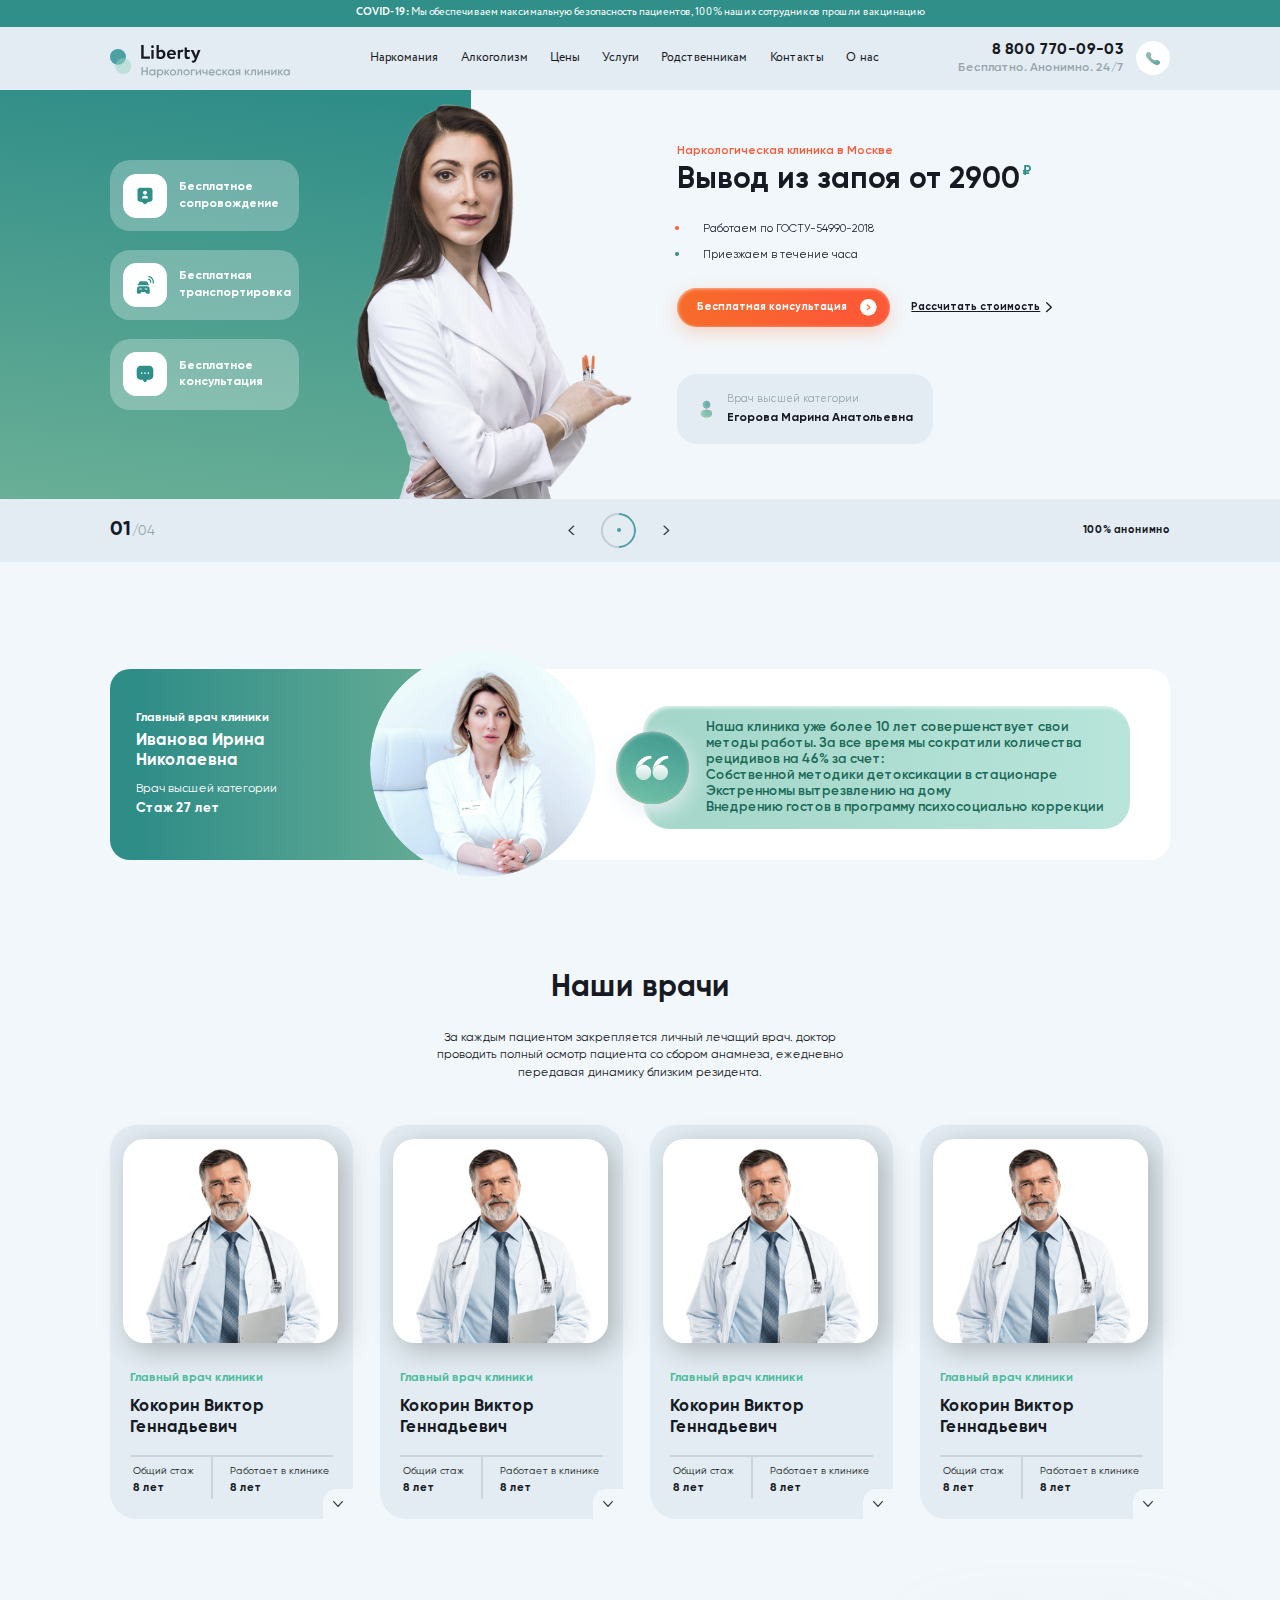
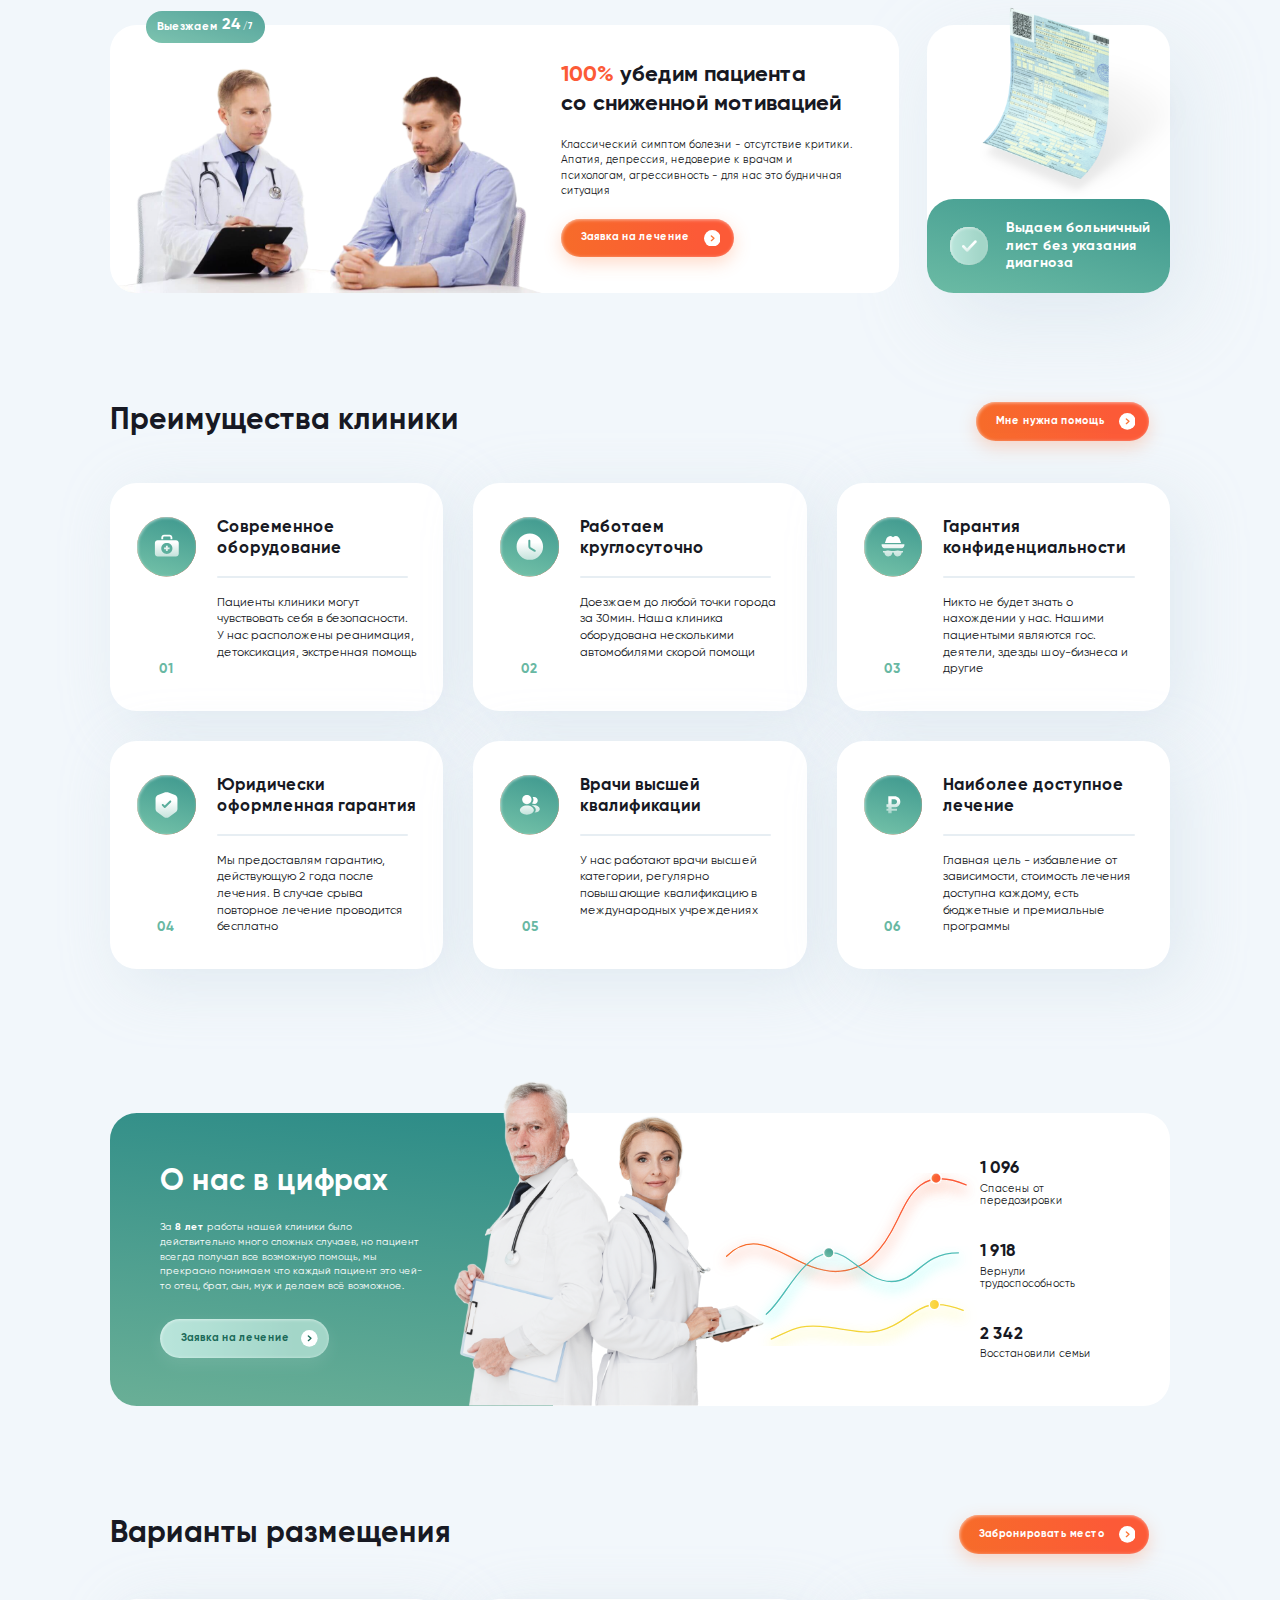
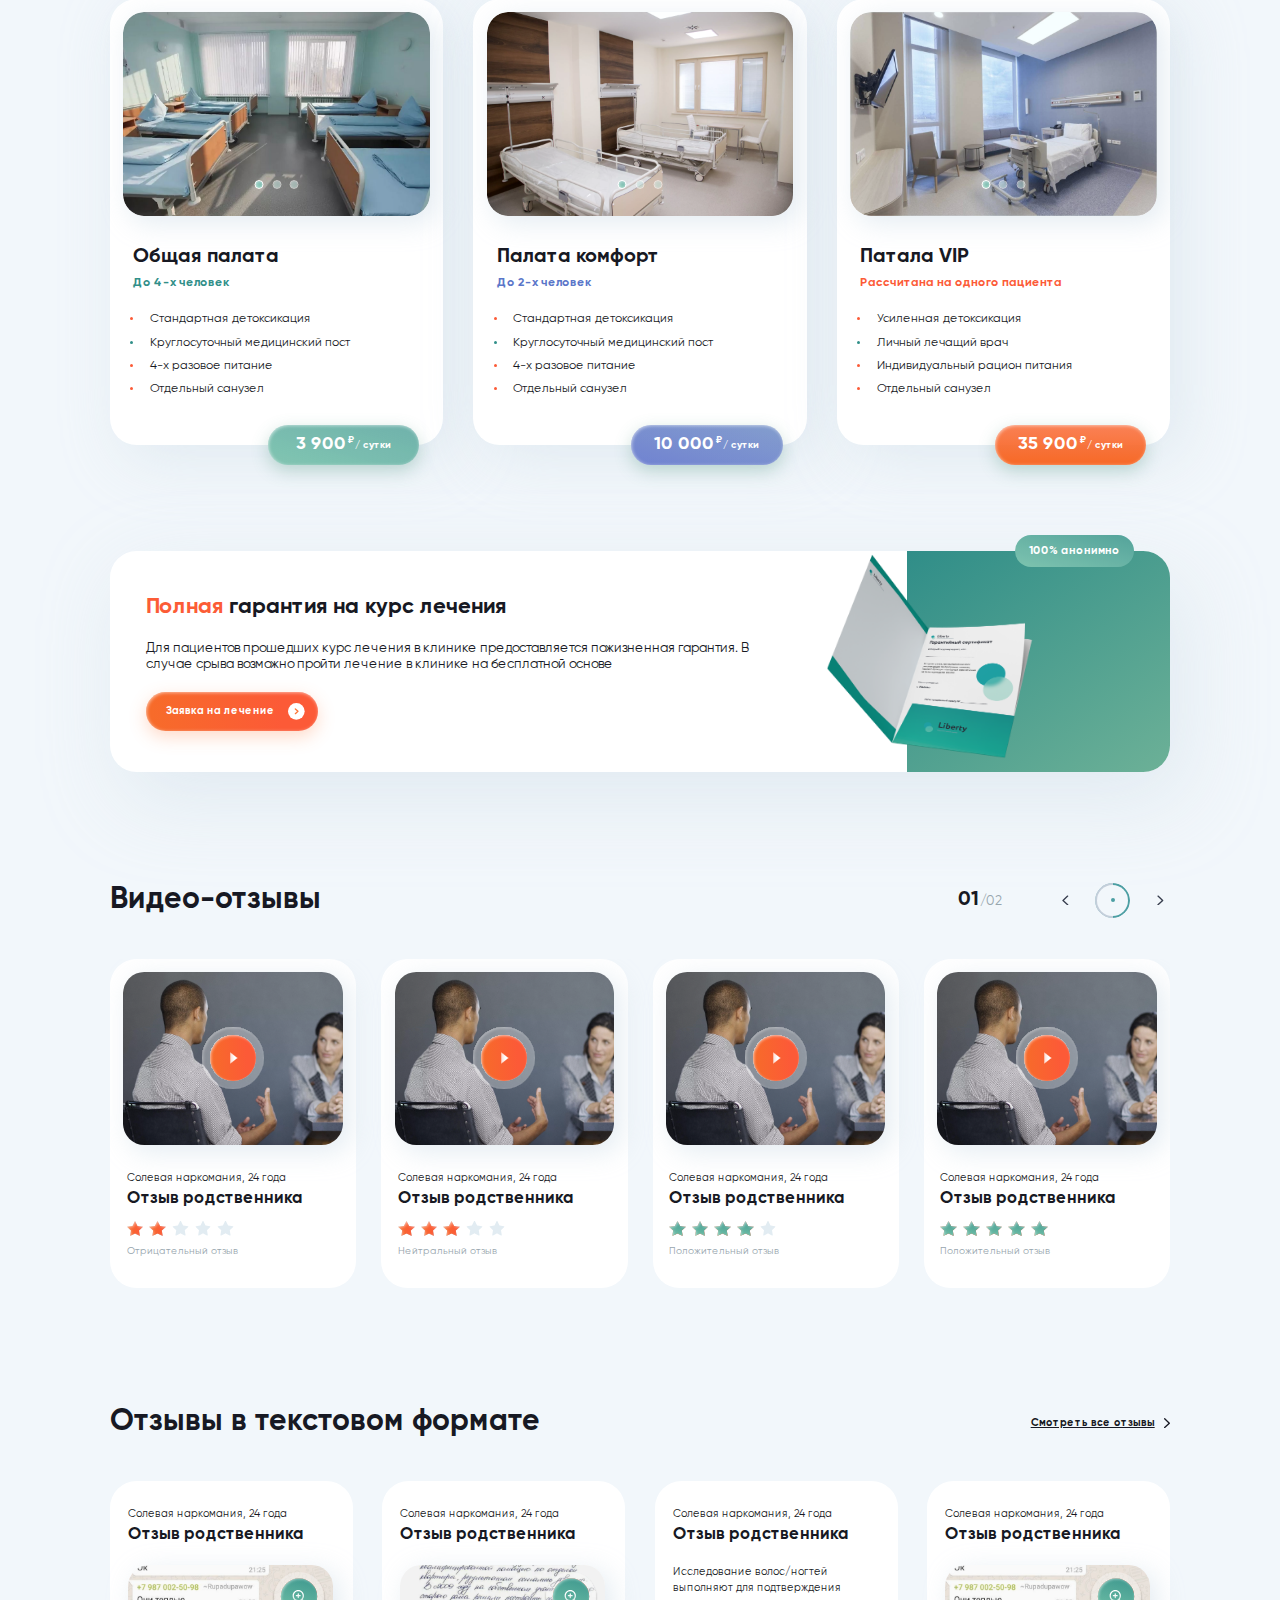
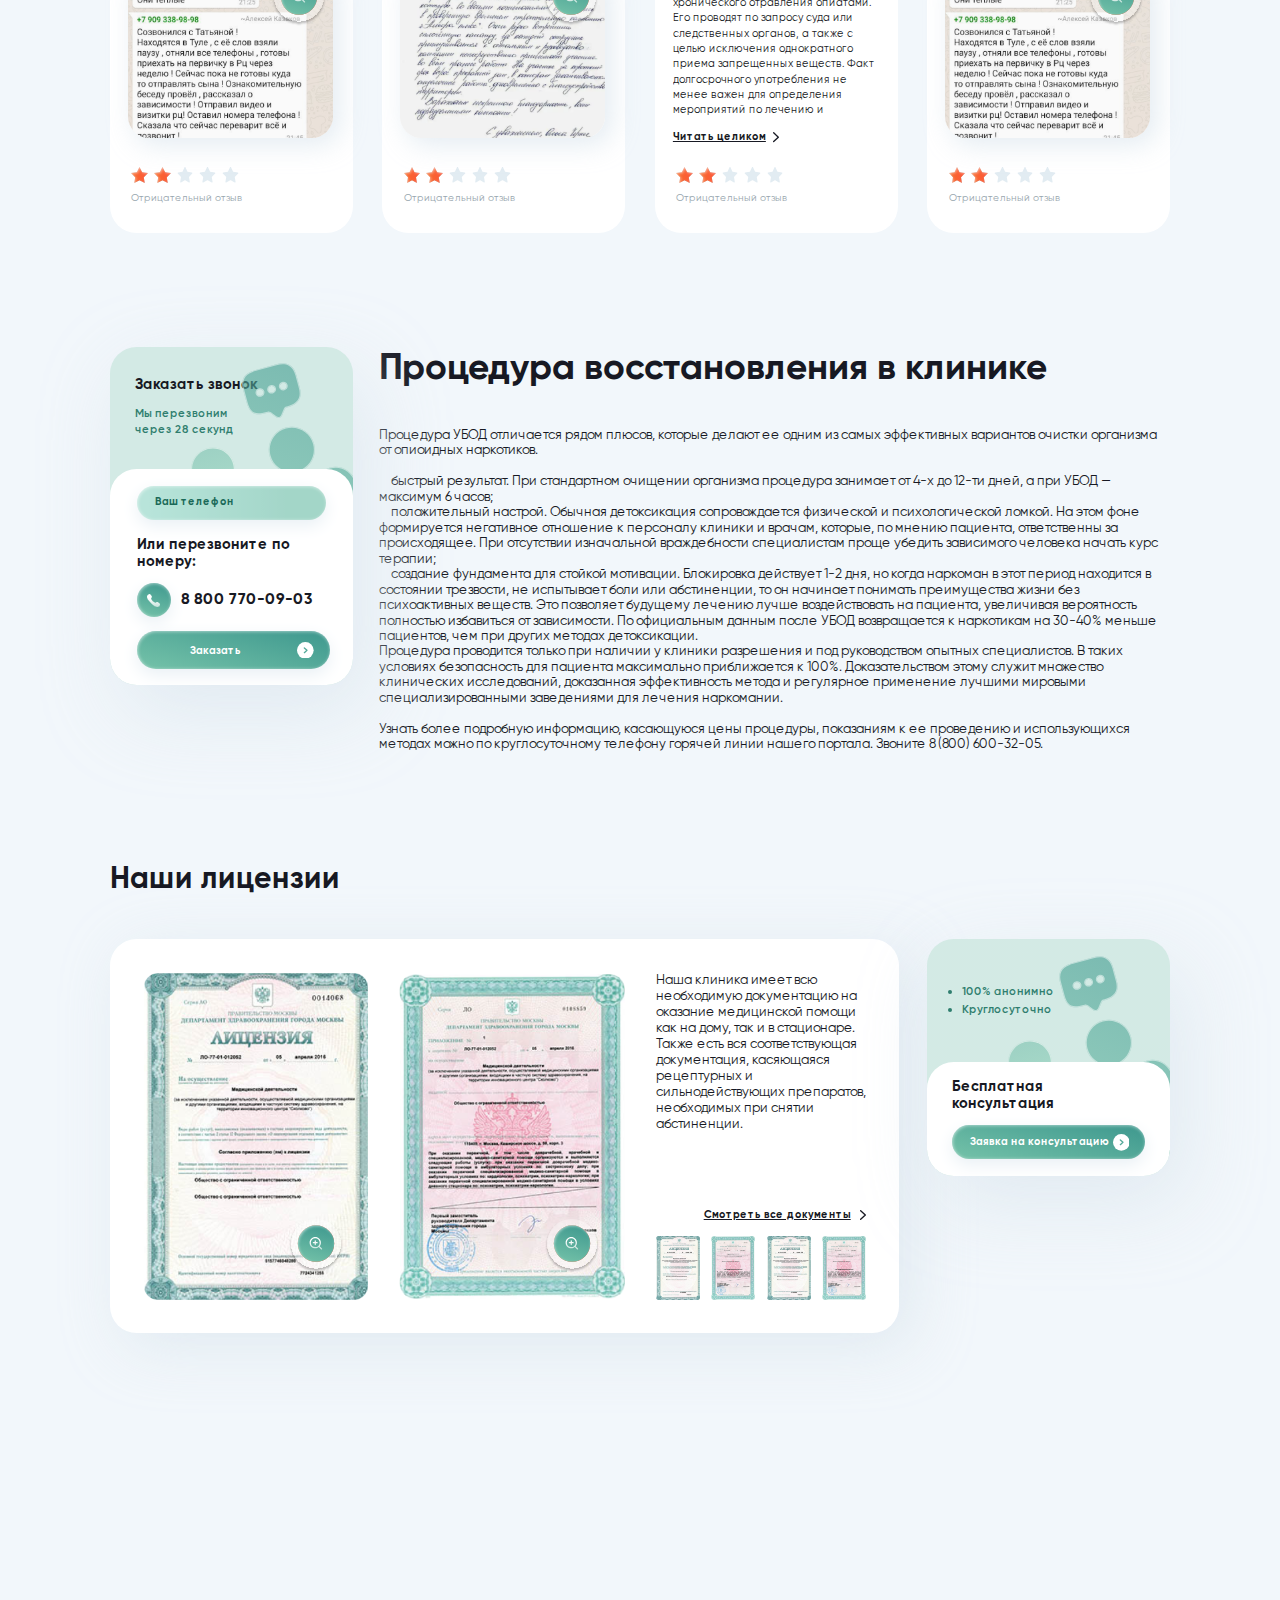
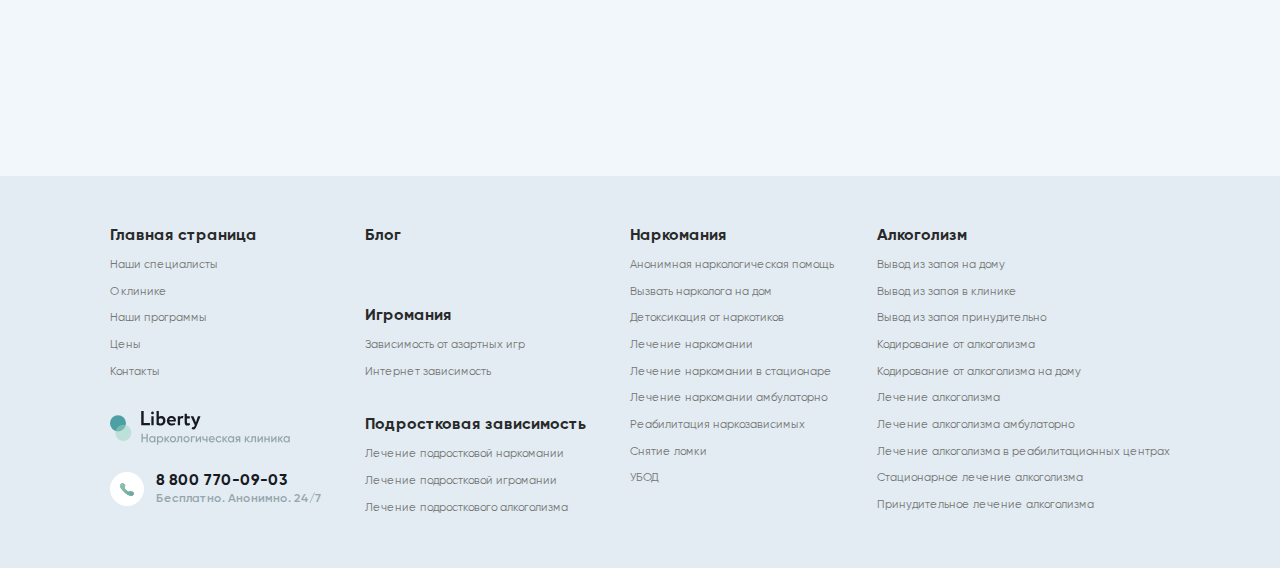
==== commit 41135299: "up" ====
--- a/about.html
+++ b/about.html
@@ -12,150 +12,143 @@
 </head>
 <body>
 
-    <header class="header">
-        <div class="header__covid-info">
-            <p>
-                <b>COVID-19:</b> Мы обеспечиваем максимальную безопасность пациентов, 100% наших сотрудников прошли вакцинацию
-            </p>
-        </div>
-        <div class="header__main">
-            <div class="container header__container">
-                <button class="header__burger-icon mobile">
-                    <svg viewBox="0 0 21 19" fill="none" xmlns="http://www.w3.org/2000/svg">
-                        <path fill-rule="evenodd" clip-rule="evenodd" d="M0 1.05C0 0.470101 0.470101 0 1.05 0H19.95C20.5299 0 21 0.470101 21 1.05C21 1.6299 20.5299 2.1 19.95 2.1H1.05C0.4701 2.1 0 1.6299 0 1.05ZM0 17.8498C0 17.2699 0.470101 16.7998 1.05 16.7998H19.95C20.5299 16.7998 21 17.2699 21 17.8498C21 18.4297 20.5299 18.8998 19.95 18.8998H1.05C0.4701 18.8998 0 18.4297 0 17.8498ZM1.05 8.40039C0.470101 8.40039 0 8.87049 0 9.45039C0 10.0303 0.4701 10.5004 1.05 10.5004H19.95C20.5299 10.5004 21 10.0303 21 9.45039C21 8.87049 20.5299 8.40039 19.95 8.40039H1.05Z" />
+<header class="header">
+    <div class="header__covid-info">
+        <p>
+            <b>COVID-19:</b> Мы обеспечиваем максимальную безопасность пациентов, 100% наших сотрудников прошли
+            вакцинацию
+        </p>
+    </div>
+    <div class="header__main">
+        <div class="container header__container">
+            <button class="header__burger-icon mobile">
+                <svg viewBox="0 0 21 19" fill="none" xmlns="http://www.w3.org/2000/svg">
+                    <path fill-rule="evenodd" clip-rule="evenodd"
+                          d="M0 1.05C0 0.470101 0.470101 0 1.05 0H19.95C20.5299 0 21 0.470101 21 1.05C21 1.6299 20.5299 2.1 19.95 2.1H1.05C0.4701 2.1 0 1.6299 0 1.05ZM0 17.8498C0 17.2699 0.470101 16.7998 1.05 16.7998H19.95C20.5299 16.7998 21 17.2699 21 17.8498C21 18.4297 20.5299 18.8998 19.95 18.8998H1.05C0.4701 18.8998 0 18.4297 0 17.8498ZM1.05 8.40039C0.470101 8.40039 0 8.87049 0 9.45039C0 10.0303 0.4701 10.5004 1.05 10.5004H19.95C20.5299 10.5004 21 10.0303 21 9.45039C21 8.87049 20.5299 8.40039 19.95 8.40039H1.05Z"/>
+                </svg>
+            </button>
+            <a class="header__logo">
+                <img src="img/logo.svg" alt="">
+            </a>
+            <ul class="header__menu">
+                <button class="header__menu-close mobile">
+                    <svg viewBox="0 0 22 22" fill="none" xmlns="http://www.w3.org/2000/svg">
+                        <path d="M21.1471 0.646447L1.14707 20.6464L1.85418 21.3536L21.8542 1.35355L21.1471 0.646447ZM0.646447 1.35355L20.6464 21.3536L21.3536 20.6464L1.35355 0.646447L0.646447 1.35355Z"/>
                     </svg>
                 </button>
-                <a class="header__logo">
-                    <img src="img/logo.svg" alt="">
+                <li class="header__menu-item">
+                    <a href="#">Наркомания</a>
+                </li>
+                <li class="header__menu-item">
+                    <a href="#">Алкоголизм</a>
+                </li>
+                <li class="header__menu-item">
+                    <a href="#">Цены</a>
+                </li>
+                <li class="header__menu-item">
+                    <a href="#">Услуги</a>
+                </li>
+                <li class="header__menu-item">
+                    <a href="#">Родственникам</a>
+                </li>
+                <li class="header__menu-item">
+                    <a href="#">Контакты</a>
+                </li>
+                <li class="header__menu-item">
+                    <a href="#">О нас</a>
+                </li>
+            </ul>
+            <div class="header__contacts">
+                <div class="header__contacts-info desktop">
+                    <div class="header__contacts-phone">
+                        8 800 770-09-03
+                    </div>
+                    <div class="header__contacts-text">
+                        Бесплатно. Анонимно. 24/7
+                    </div>
+                </div>
+                <a href="#" class="header__phone-icon">
+                    <img src="img/call.svg" alt="">
                 </a>
-                <ul class="header__menu">
-                    <button class="header__menu-close mobile">
-                        <svg viewBox="0 0 22 22" fill="none" xmlns="http://www.w3.org/2000/svg">
-                            <path d="M21.1471 0.646447L1.14707 20.6464L1.85418 21.3536L21.8542 1.35355L21.1471 0.646447ZM0.646447 1.35355L20.6464 21.3536L21.3536 20.6464L1.35355 0.646447L0.646447 1.35355Z" />
-                        </svg>
-                    </button>
-                    <li class="header__menu-item">
-                        <a href="#">Наркомания</a>
-                    </li>
-                    <li class="header__menu-item">
-                        <a href="#">Алкоголизм</a>
-                    </li>
-                    <li class="header__menu-item">
-                        <a href="#">Цены</a>
-                    </li>
-                    <li class="header__menu-item">
-                        <a href="#">Услуги</a>
-                    </li>
-                    <li class="header__menu-item">
-                        <a href="#">Родственникам</a>
-                    </li>
-                    <li class="header__menu-item">
-                        <a href="#">Контакты</a>
-                    </li>
-                    <li class="header__menu-item">
-                        <a href="#">О нас</a>
-                    </li>
-                </ul>
-                <div class="header__contacts">
-                    <div class="header__contacts-info desktop">
-                        <div class="header__contacts-phone">
-                            8 800 770-09-03
-                        </div>
-                        <div class="header__contacts-text">
-                            Бесплатно. Анонимно. 24/7
-                        </div>
-                    </div>
-                    <a href="#" class="header__phone-icon">
-                        <img src="img/call.svg" alt="">
-                    </a>
-                </div>
-            </div>
-        </div>
-    </header>
+            </div>
+        </div>
+    </div>
+</header>
 
-    <main>
-        <section class="intro swiper">
-            <div class="swiper-wrapper">
-                <div class="intro__item swiper-slide">
-                    <div class="intro__background-block"></div>
-                    <div class="container intro__item-container">
-                        <div class="intro__block intro__block--info-cards">
-                            <div class="intro__info-card">
-                                <div class="intro__card-block-icon">
-                                    <svg viewBox="0 0 30 30" fill="none" xmlns="http://www.w3.org/2000/svg">
-                                        <path d="M22.5 2.5H7.5C5.425 2.5 3.75 4.1625 3.75 6.2125V19.85C3.75 21.9 5.425 23.5625 7.5 23.5625H8.45C9.45 23.5625 10.4 23.95 11.1 24.65L13.2375 26.7625C14.2125 27.725 15.8 27.725 16.775 26.7625L18.9125 24.65C19.6125 23.95 20.575 23.5625 21.5625 23.5625H22.5C24.575 23.5625 26.25 21.9 26.25 19.85V6.2125C26.25 4.1625 24.575 2.5 22.5 2.5ZM15 7.1875C16.6125 7.1875 17.9125 8.4875 17.9125 10.1C17.9125 11.7125 16.6125 13.0125 15 13.0125C13.3875 13.0125 12.0875 11.7 12.0875 10.1C12.0875 8.4875 13.3875 7.1875 15 7.1875ZM18.35 18.825H11.65C10.6375 18.825 10.05 17.7 10.6125 16.8625C11.4625 15.6 13.1125 14.75 15 14.75C16.8875 14.75 18.5375 15.6 19.3875 16.8625C19.95 17.7 19.35 18.825 18.35 18.825Z" />
-                                    </svg>
-                                </div>
-                                <div class="intro__card-text">
-                                    Бесплатное сопровождение
-                                </div>
-                            </div>
-                            <div class="intro__info-card">
-                                <div class="intro__card-block-icon">
-                                    <svg viewBox="0 0 28 28" fill="none" xmlns="http://www.w3.org/2000/svg">
-                                        <path d="M21.8277 11.0722C21.711 11.0722 21.5944 11.0489 21.4777 11.0022C21.0344 10.8039 20.836 10.2906 21.0227 9.84724C21.2444 9.34557 21.116 8.61058 20.7077 8.00391C20.2994 7.38558 19.681 6.96558 19.121 7.00058C18.6077 7.00058 18.246 6.61558 18.2344 6.13724C18.2344 5.64724 18.6194 5.26224 19.0977 5.25058C20.2994 5.22724 21.431 5.91558 22.166 7.02391C22.9127 8.14391 23.0877 9.48558 22.6327 10.5356C22.4927 10.8739 22.166 11.0722 21.8277 11.0722Z" /><path d="M25.4562 12.2266C25.3745 12.2266 25.3045 12.2149 25.2228 12.1916C24.7562 12.0633 24.4878 11.5849 24.6162 11.1183C25.0595 9.53158 24.6862 7.64158 23.6245 6.05492C22.5628 4.46825 20.9528 3.40658 19.3078 3.20825C18.8295 3.14992 18.4912 2.71825 18.5495 2.23992C18.6078 1.76158 19.0512 1.41158 19.5178 1.48158C21.6528 1.73825 23.7295 3.09158 25.0712 5.09825C26.4128 7.10492 26.8678 9.53158 26.2962 11.6083C26.1912 11.9699 25.8412 12.2266 25.4562 12.2266Z" /><path d="M19.9727 13.7431C19.9727 14.0931 19.681 14.3848 19.331 14.3848H4.00104C3.65104 14.3848 3.35938 14.0931 3.35938 13.7431C3.35938 13.3931 3.65104 13.1015 4.00104 13.1015H4.86438L5.19104 11.5615C5.49437 10.0681 6.13604 8.70312 8.67938 8.70312H14.6644C17.2077 8.70312 17.8377 10.0798 18.1527 11.5615L18.4794 13.1015H19.3427C19.681 13.1015 19.9727 13.3931 19.9727 13.7431Z" /><path d="M20.3343 18.5612C20.206 17.1612 19.8327 15.6562 17.1027 15.6562H6.22932C3.49932 15.6562 3.12599 17.1612 2.99766 18.5612L2.51932 23.7529C2.46099 24.3946 2.67099 25.0479 3.11432 25.5379C3.56932 26.0279 4.19932 26.3079 4.88766 26.3079H6.48599C7.86266 26.3079 8.13099 25.5146 8.30599 25.0012L8.48099 24.4879C8.67932 23.9046 8.72599 23.7529 9.49599 23.7529H13.8593C14.6293 23.7529 14.6527 23.8346 14.8743 24.4879L15.0493 25.0012C15.2243 25.5262 15.481 26.3079 16.8693 26.3079H18.4677C19.1443 26.3079 19.786 26.0279 20.241 25.5379C20.6843 25.0479 20.8943 24.4062 20.836 23.7529L20.3343 18.5612ZM9.11099 20.3346H6.55599C6.20599 20.3346 5.91432 20.0429 5.91432 19.6929C5.91432 19.3429 6.20599 19.0512 6.55599 19.0512H9.11099C9.46099 19.0512 9.75266 19.3429 9.75266 19.6929C9.75266 20.0429 9.46099 20.3346 9.11099 20.3346ZM16.776 20.3346H14.221C13.871 20.3346 13.5793 20.0429 13.5793 19.6929C13.5793 19.3429 13.871 19.0512 14.221 19.0512H16.776C17.126 19.0512 17.4177 19.3429 17.4177 19.6929C17.4177 20.0429 17.126 20.3346 16.776 20.3346Z" />
-                                    </svg>
-                                </div>
-                                <div class="intro__card-text">
-                                    Бесплатная транспортировка
-                                </div>
-                            </div>
-                            <div class="intro__info-card">
-                                <div class="intro__card-block-icon">
-                                    <svg viewBox="0 0 26 26" fill="none" xmlns="http://www.w3.org/2000/svg">
-                                        <path d="M18.416 2.16602H7.58268C4.59268 2.16602 2.16602 4.58185 2.16602 7.56102V14.0393V15.1227C2.16602 18.1018 4.59268 20.5177 7.58268 20.5177H9.20768C9.50018 20.5177 9.89018 20.7127 10.0743 20.951L11.6993 23.1068C12.4143 24.0602 13.5843 24.0602 14.2993 23.1068L15.9243 20.951C16.1302 20.6802 16.4552 20.5177 16.791 20.5177H18.416C21.406 20.5177 23.8327 18.1018 23.8327 15.1227V7.56102C23.8327 4.58185 21.406 2.16602 18.416 2.16602ZM8.66602 12.9993C8.05935 12.9993 7.58268 12.5118 7.58268 11.916C7.58268 11.3202 8.07018 10.8327 8.66602 10.8327C9.26185 10.8327 9.74935 11.3202 9.74935 11.916C9.74935 12.5118 9.27268 12.9993 8.66602 12.9993ZM12.9993 12.9993C12.3927 12.9993 11.916 12.5118 11.916 11.916C11.916 11.3202 12.4035 10.8327 12.9993 10.8327C13.5952 10.8327 14.0827 11.3202 14.0827 11.916C14.0827 12.5118 13.606 12.9993 12.9993 12.9993ZM17.3327 12.9993C16.726 12.9993 16.2493 12.5118 16.2493 11.916C16.2493 11.3202 16.7368 10.8327 17.3327 10.8327C17.9285 10.8327 18.416 11.3202 18.416 11.916C18.416 12.5118 17.9393 12.9993 17.3327 12.9993Z" />
-                                    </svg>
-                                </div>
-                                <div class="intro__card-text">
-                                    Бесплатное консультация
-                                </div>
-                            </div>
-                            <div class="intro__anon-text mobile">100% анонимно</div>
-                        </div>
-                        <div class="intro__block intro__block--image-block">
-                            <img src="img/woman-intro.png" alt="">
-                        </div>
-                        <div class="intro__block intro__block--text">
-                            <p class="intro__above-title">
-                                Наркологическая клиника в Москве
-                            </p>
-                            <div class="intro__title">
-                                Вывод из запоя от&nbsp;<span class="intro__title--money">2900</span>
-                            </div>
-                            <ul class="intro__list">
-                                <li>Работаем по ГОСТУ-54990-2018</li>
-                                <li>Приезжаем в течение часа</li>
-                            </ul>
-                            <div class="intro__row">
-                                <button class="intro__btn title-block__btn popup-callback">
-                                    <span>Бесплатная консультация</span>
-                                    <svg viewBox="0 0 25 25" fill="none" xmlns="http://www.w3.org/2000/svg">
-                                        <circle cx="12.5" cy="12.5" r="12.5" />
-                                        <path d="M11 16L15 12.5059L11 9.01184" stroke-width="2" stroke-linecap="round" stroke-linejoin="round"/>
-                                    </svg>
-                                </button>
-                                <a href="#" class="intro__link popup-calculate">
-                                    <span>Рассчитать стоимость</span>
-                                    <svg viewBox="0 0 9 16" fill="none" xmlns="http://www.w3.org/2000/svg">
-                                        <path d="M1 14.209L8 7.71997L1 1.23096" stroke-width="2" stroke-linecap="round" stroke-linejoin="round"/>
-                                    </svg>
-                                </a>
-                            </div>
-                            <div class="intro__info-block desktop">
-                                <div class="intro__info-block-icon">
-                                    <img src="img/intro-info-icon.svg" alt="">
-                                </div>
-                                <div class="intro__info-block-text">
-                                    <p class="intro__info-text intro__info-text--gray">
-                                        Врач высшей категории
-                                    </p>
-                                    <p class="intro__info-text intro__info-text--bold">
-                                        Егорова Марина Анатольевна
-                                    </p>
-                                </div>
-                            </div>
-                        </div>
-                        <div class="intro__info-block mobile">
+<main>
+    <section class="intro swiper">
+        <div class="swiper-wrapper">
+            <div class="intro__item swiper-slide">
+                <div class="intro__background-block"></div>
+                <div class="container intro__item-container">
+                    <div class="intro__block intro__block--info-cards">
+                        <div class="intro__info-card">
+                            <div class="intro__card-block-icon">
+                                <svg viewBox="0 0 30 30" fill="none" xmlns="http://www.w3.org/2000/svg">
+                                    <path d="M22.5 2.5H7.5C5.425 2.5 3.75 4.1625 3.75 6.2125V19.85C3.75 21.9 5.425 23.5625 7.5 23.5625H8.45C9.45 23.5625 10.4 23.95 11.1 24.65L13.2375 26.7625C14.2125 27.725 15.8 27.725 16.775 26.7625L18.9125 24.65C19.6125 23.95 20.575 23.5625 21.5625 23.5625H22.5C24.575 23.5625 26.25 21.9 26.25 19.85V6.2125C26.25 4.1625 24.575 2.5 22.5 2.5ZM15 7.1875C16.6125 7.1875 17.9125 8.4875 17.9125 10.1C17.9125 11.7125 16.6125 13.0125 15 13.0125C13.3875 13.0125 12.0875 11.7 12.0875 10.1C12.0875 8.4875 13.3875 7.1875 15 7.1875ZM18.35 18.825H11.65C10.6375 18.825 10.05 17.7 10.6125 16.8625C11.4625 15.6 13.1125 14.75 15 14.75C16.8875 14.75 18.5375 15.6 19.3875 16.8625C19.95 17.7 19.35 18.825 18.35 18.825Z"/>
+                                </svg>
+                            </div>
+                            <div class="intro__card-text">
+                                Бесплатное сопровождение
+                            </div>
+                        </div>
+                        <div class="intro__info-card">
+                            <div class="intro__card-block-icon">
+                                <svg viewBox="0 0 28 28" fill="none" xmlns="http://www.w3.org/2000/svg">
+                                    <path d="M21.8277 11.0722C21.711 11.0722 21.5944 11.0489 21.4777 11.0022C21.0344 10.8039 20.836 10.2906 21.0227 9.84724C21.2444 9.34557 21.116 8.61058 20.7077 8.00391C20.2994 7.38558 19.681 6.96558 19.121 7.00058C18.6077 7.00058 18.246 6.61558 18.2344 6.13724C18.2344 5.64724 18.6194 5.26224 19.0977 5.25058C20.2994 5.22724 21.431 5.91558 22.166 7.02391C22.9127 8.14391 23.0877 9.48558 22.6327 10.5356C22.4927 10.8739 22.166 11.0722 21.8277 11.0722Z"/>
+                                    <path d="M25.4562 12.2266C25.3745 12.2266 25.3045 12.2149 25.2228 12.1916C24.7562 12.0633 24.4878 11.5849 24.6162 11.1183C25.0595 9.53158 24.6862 7.64158 23.6245 6.05492C22.5628 4.46825 20.9528 3.40658 19.3078 3.20825C18.8295 3.14992 18.4912 2.71825 18.5495 2.23992C18.6078 1.76158 19.0512 1.41158 19.5178 1.48158C21.6528 1.73825 23.7295 3.09158 25.0712 5.09825C26.4128 7.10492 26.8678 9.53158 26.2962 11.6083C26.1912 11.9699 25.8412 12.2266 25.4562 12.2266Z"/>
+                                    <path d="M19.9727 13.7431C19.9727 14.0931 19.681 14.3848 19.331 14.3848H4.00104C3.65104 14.3848 3.35938 14.0931 3.35938 13.7431C3.35938 13.3931 3.65104 13.1015 4.00104 13.1015H4.86438L5.19104 11.5615C5.49437 10.0681 6.13604 8.70312 8.67938 8.70312H14.6644C17.2077 8.70312 17.8377 10.0798 18.1527 11.5615L18.4794 13.1015H19.3427C19.681 13.1015 19.9727 13.3931 19.9727 13.7431Z"/>
+                                    <path d="M20.3343 18.5612C20.206 17.1612 19.8327 15.6562 17.1027 15.6562H6.22932C3.49932 15.6562 3.12599 17.1612 2.99766 18.5612L2.51932 23.7529C2.46099 24.3946 2.67099 25.0479 3.11432 25.5379C3.56932 26.0279 4.19932 26.3079 4.88766 26.3079H6.48599C7.86266 26.3079 8.13099 25.5146 8.30599 25.0012L8.48099 24.4879C8.67932 23.9046 8.72599 23.7529 9.49599 23.7529H13.8593C14.6293 23.7529 14.6527 23.8346 14.8743 24.4879L15.0493 25.0012C15.2243 25.5262 15.481 26.3079 16.8693 26.3079H18.4677C19.1443 26.3079 19.786 26.0279 20.241 25.5379C20.6843 25.0479 20.8943 24.4062 20.836 23.7529L20.3343 18.5612ZM9.11099 20.3346H6.55599C6.20599 20.3346 5.91432 20.0429 5.91432 19.6929C5.91432 19.3429 6.20599 19.0512 6.55599 19.0512H9.11099C9.46099 19.0512 9.75266 19.3429 9.75266 19.6929C9.75266 20.0429 9.46099 20.3346 9.11099 20.3346ZM16.776 20.3346H14.221C13.871 20.3346 13.5793 20.0429 13.5793 19.6929C13.5793 19.3429 13.871 19.0512 14.221 19.0512H16.776C17.126 19.0512 17.4177 19.3429 17.4177 19.6929C17.4177 20.0429 17.126 20.3346 16.776 20.3346Z"/>
+                                </svg>
+                            </div>
+                            <div class="intro__card-text">
+                                Бесплатная транспортировка
+                            </div>
+                        </div>
+                        <div class="intro__info-card">
+                            <div class="intro__card-block-icon">
+                                <svg viewBox="0 0 26 26" fill="none" xmlns="http://www.w3.org/2000/svg">
+                                    <path d="M18.416 2.16602H7.58268C4.59268 2.16602 2.16602 4.58185 2.16602 7.56102V14.0393V15.1227C2.16602 18.1018 4.59268 20.5177 7.58268 20.5177H9.20768C9.50018 20.5177 9.89018 20.7127 10.0743 20.951L11.6993 23.1068C12.4143 24.0602 13.5843 24.0602 14.2993 23.1068L15.9243 20.951C16.1302 20.6802 16.4552 20.5177 16.791 20.5177H18.416C21.406 20.5177 23.8327 18.1018 23.8327 15.1227V7.56102C23.8327 4.58185 21.406 2.16602 18.416 2.16602ZM8.66602 12.9993C8.05935 12.9993 7.58268 12.5118 7.58268 11.916C7.58268 11.3202 8.07018 10.8327 8.66602 10.8327C9.26185 10.8327 9.74935 11.3202 9.74935 11.916C9.74935 12.5118 9.27268 12.9993 8.66602 12.9993ZM12.9993 12.9993C12.3927 12.9993 11.916 12.5118 11.916 11.916C11.916 11.3202 12.4035 10.8327 12.9993 10.8327C13.5952 10.8327 14.0827 11.3202 14.0827 11.916C14.0827 12.5118 13.606 12.9993 12.9993 12.9993ZM17.3327 12.9993C16.726 12.9993 16.2493 12.5118 16.2493 11.916C16.2493 11.3202 16.7368 10.8327 17.3327 10.8327C17.9285 10.8327 18.416 11.3202 18.416 11.916C18.416 12.5118 17.9393 12.9993 17.3327 12.9993Z"/>
+                                </svg>
+                            </div>
+                            <div class="intro__card-text">
+                                Бесплатное консультация
+                            </div>
+                        </div>
+                        <div class="intro__anon-text mobile">100% анонимно</div>
+                    </div>
+                    <div class="intro__block intro__block--image-block">
+                        <img src="img/woman-intro.png" alt="">
+                    </div>
+                    <div class="intro__block intro__block--text">
+                        <p class="intro__above-title">
+                            Наркологическая клиника в Москве
+                        </p>
+                        <div class="intro__title">
+                            Вывод из запоя от&nbsp;<span class="intro__title--money">2900</span>
+                        </div>
+                        <ul class="intro__list">
+                            <li>Работаем по ГОСТУ-54990-2018</li>
+                            <li>Приезжаем в течение часа</li>
+                        </ul>
+                        <div class="intro__row">
+                            <button class="intro__btn title-block__btn popup-callback">
+                                <span>Бесплатная консультация</span>
+                                <svg viewBox="0 0 25 25" fill="none" xmlns="http://www.w3.org/2000/svg">
+                                    <circle cx="12.5" cy="12.5" r="12.5"/>
+                                    <path d="M11 16L15 12.5059L11 9.01184" stroke-width="2" stroke-linecap="round"
+                                          stroke-linejoin="round"/>
+                                </svg>
+                            </button>
+                            <a href="#" class="intro__link popup-calculate">
+                                <span>Рассчитать стоимость</span>
+                                <svg viewBox="0 0 9 16" fill="none" xmlns="http://www.w3.org/2000/svg">
+                                    <path d="M1 14.209L8 7.71997L1 1.23096" stroke-width="2" stroke-linecap="round"
+                                          stroke-linejoin="round"/>
+                                </svg>
+                            </a>
+                        </div>
+                        <div class="intro__info-block desktop">
                             <div class="intro__info-block-icon">
                                 <img src="img/intro-info-icon.svg" alt="">
                             </div>
@@ -169,88 +162,94 @@
                             </div>
                         </div>
                     </div>
-                </div>
-                <div class="intro__item swiper-slide">
-                    <div class="intro__background-block"></div>
-                    <div class="container intro__item-container">
-                        <div class="intro__block intro__block--info-cards">
-                            <div class="intro__info-card">
-                                <div class="intro__card-block-icon">
-                                    <svg viewBox="0 0 30 30" fill="none" xmlns="http://www.w3.org/2000/svg">
-                                        <path d="M22.5 2.5H7.5C5.425 2.5 3.75 4.1625 3.75 6.2125V19.85C3.75 21.9 5.425 23.5625 7.5 23.5625H8.45C9.45 23.5625 10.4 23.95 11.1 24.65L13.2375 26.7625C14.2125 27.725 15.8 27.725 16.775 26.7625L18.9125 24.65C19.6125 23.95 20.575 23.5625 21.5625 23.5625H22.5C24.575 23.5625 26.25 21.9 26.25 19.85V6.2125C26.25 4.1625 24.575 2.5 22.5 2.5ZM15 7.1875C16.6125 7.1875 17.9125 8.4875 17.9125 10.1C17.9125 11.7125 16.6125 13.0125 15 13.0125C13.3875 13.0125 12.0875 11.7 12.0875 10.1C12.0875 8.4875 13.3875 7.1875 15 7.1875ZM18.35 18.825H11.65C10.6375 18.825 10.05 17.7 10.6125 16.8625C11.4625 15.6 13.1125 14.75 15 14.75C16.8875 14.75 18.5375 15.6 19.3875 16.8625C19.95 17.7 19.35 18.825 18.35 18.825Z" />
-                                    </svg>
-                                </div>
-                                <div class="intro__card-text">
-                                    Бесплатное сопровождение
-                                </div>
-                            </div>
-                            <div class="intro__info-card">
-                                <div class="intro__card-block-icon">
-                                    <svg viewBox="0 0 28 28" fill="none" xmlns="http://www.w3.org/2000/svg">
-                                        <path d="M21.8277 11.0722C21.711 11.0722 21.5944 11.0489 21.4777 11.0022C21.0344 10.8039 20.836 10.2906 21.0227 9.84724C21.2444 9.34557 21.116 8.61058 20.7077 8.00391C20.2994 7.38558 19.681 6.96558 19.121 7.00058C18.6077 7.00058 18.246 6.61558 18.2344 6.13724C18.2344 5.64724 18.6194 5.26224 19.0977 5.25058C20.2994 5.22724 21.431 5.91558 22.166 7.02391C22.9127 8.14391 23.0877 9.48558 22.6327 10.5356C22.4927 10.8739 22.166 11.0722 21.8277 11.0722Z" /><path d="M25.4562 12.2266C25.3745 12.2266 25.3045 12.2149 25.2228 12.1916C24.7562 12.0633 24.4878 11.5849 24.6162 11.1183C25.0595 9.53158 24.6862 7.64158 23.6245 6.05492C22.5628 4.46825 20.9528 3.40658 19.3078 3.20825C18.8295 3.14992 18.4912 2.71825 18.5495 2.23992C18.6078 1.76158 19.0512 1.41158 19.5178 1.48158C21.6528 1.73825 23.7295 3.09158 25.0712 5.09825C26.4128 7.10492 26.8678 9.53158 26.2962 11.6083C26.1912 11.9699 25.8412 12.2266 25.4562 12.2266Z" /><path d="M19.9727 13.7431C19.9727 14.0931 19.681 14.3848 19.331 14.3848H4.00104C3.65104 14.3848 3.35938 14.0931 3.35938 13.7431C3.35938 13.3931 3.65104 13.1015 4.00104 13.1015H4.86438L5.19104 11.5615C5.49437 10.0681 6.13604 8.70312 8.67938 8.70312H14.6644C17.2077 8.70312 17.8377 10.0798 18.1527 11.5615L18.4794 13.1015H19.3427C19.681 13.1015 19.9727 13.3931 19.9727 13.7431Z" /><path d="M20.3343 18.5612C20.206 17.1612 19.8327 15.6562 17.1027 15.6562H6.22932C3.49932 15.6562 3.12599 17.1612 2.99766 18.5612L2.51932 23.7529C2.46099 24.3946 2.67099 25.0479 3.11432 25.5379C3.56932 26.0279 4.19932 26.3079 4.88766 26.3079H6.48599C7.86266 26.3079 8.13099 25.5146 8.30599 25.0012L8.48099 24.4879C8.67932 23.9046 8.72599 23.7529 9.49599 23.7529H13.8593C14.6293 23.7529 14.6527 23.8346 14.8743 24.4879L15.0493 25.0012C15.2243 25.5262 15.481 26.3079 16.8693 26.3079H18.4677C19.1443 26.3079 19.786 26.0279 20.241 25.5379C20.6843 25.0479 20.8943 24.4062 20.836 23.7529L20.3343 18.5612ZM9.11099 20.3346H6.55599C6.20599 20.3346 5.91432 20.0429 5.91432 19.6929C5.91432 19.3429 6.20599 19.0512 6.55599 19.0512H9.11099C9.46099 19.0512 9.75266 19.3429 9.75266 19.6929C9.75266 20.0429 9.46099 20.3346 9.11099 20.3346ZM16.776 20.3346H14.221C13.871 20.3346 13.5793 20.0429 13.5793 19.6929C13.5793 19.3429 13.871 19.0512 14.221 19.0512H16.776C17.126 19.0512 17.4177 19.3429 17.4177 19.6929C17.4177 20.0429 17.126 20.3346 16.776 20.3346Z" />
-                                    </svg>
-                                </div>
-                                <div class="intro__card-text">
-                                    Бесплатная транспортировка
-                                </div>
-                            </div>
-                            <div class="intro__info-card">
-                                <div class="intro__card-block-icon">
-                                    <svg viewBox="0 0 26 26" fill="none" xmlns="http://www.w3.org/2000/svg">
-                                        <path d="M18.416 2.16602H7.58268C4.59268 2.16602 2.16602 4.58185 2.16602 7.56102V14.0393V15.1227C2.16602 18.1018 4.59268 20.5177 7.58268 20.5177H9.20768C9.50018 20.5177 9.89018 20.7127 10.0743 20.951L11.6993 23.1068C12.4143 24.0602 13.5843 24.0602 14.2993 23.1068L15.9243 20.951C16.1302 20.6802 16.4552 20.5177 16.791 20.5177H18.416C21.406 20.5177 23.8327 18.1018 23.8327 15.1227V7.56102C23.8327 4.58185 21.406 2.16602 18.416 2.16602ZM8.66602 12.9993C8.05935 12.9993 7.58268 12.5118 7.58268 11.916C7.58268 11.3202 8.07018 10.8327 8.66602 10.8327C9.26185 10.8327 9.74935 11.3202 9.74935 11.916C9.74935 12.5118 9.27268 12.9993 8.66602 12.9993ZM12.9993 12.9993C12.3927 12.9993 11.916 12.5118 11.916 11.916C11.916 11.3202 12.4035 10.8327 12.9993 10.8327C13.5952 10.8327 14.0827 11.3202 14.0827 11.916C14.0827 12.5118 13.606 12.9993 12.9993 12.9993ZM17.3327 12.9993C16.726 12.9993 16.2493 12.5118 16.2493 11.916C16.2493 11.3202 16.7368 10.8327 17.3327 10.8327C17.9285 10.8327 18.416 11.3202 18.416 11.916C18.416 12.5118 17.9393 12.9993 17.3327 12.9993Z" />
-                                    </svg>
-                                </div>
-                                <div class="intro__card-text">
-                                    Бесплатное консультация
-                                </div>
-                            </div>
-                            <div class="intro__anon-text mobile">100% анонимно</div>
-                        </div>
-                        <div class="intro__block intro__block--image-block">
-                            <img src="img/intro-slider-action1.png" alt="">
-                        </div>
-                        <div class="intro__block intro__block--text">
-                            <p class="intro__above-title">
-                                При прохождении полного курса
+                    <div class="intro__info-block mobile">
+                        <div class="intro__info-block-icon">
+                            <img src="img/intro-info-icon.svg" alt="">
+                        </div>
+                        <div class="intro__info-block-text">
+                            <p class="intro__info-text intro__info-text--gray">
+                                Врач высшей категории
                             </p>
-                            <div class="intro__title">
-                                Полная гарантия на курс лечения
-                            </div>
-                            <ul class="intro__list">
-                                <li>
-                                    Для пациентов прошедших курс лечения в клинике предоставляется пожизненная гарантия. В случае срыва возможно пройти лечение в клинике на бесплатной основе
-                                </li>
-                            </ul>
-                            <div class="intro__row">
-                                <button class="intro__btn title-block__btn popup-callback">
-                                    <span>Заявка на лечение</span>
-                                    <svg viewBox="0 0 25 25" fill="none" xmlns="http://www.w3.org/2000/svg">
-                                        <circle cx="12.5" cy="12.5" r="12.5" />
-                                        <path d="M11 16L15 12.5059L11 9.01184" stroke-width="2" stroke-linecap="round" stroke-linejoin="round"/>
-                                    </svg>
-                                </button>
-                                <a href="#" class="intro__link popup-calculate">
-                                    <span>Рассчитать стоимость</span>
-                                    <svg viewBox="0 0 9 16" fill="none" xmlns="http://www.w3.org/2000/svg">
-                                        <path d="M1 14.209L8 7.71997L1 1.23096" stroke-width="2" stroke-linecap="round" stroke-linejoin="round"/>
-                                    </svg>
-                                </a>
-                            </div>
-                            <div class="intro__info-block desktop">
-                                <div class="intro__info-block-icon">
-                                    <img src="img/intro-icon-info-shield.svg" alt="">
-                                </div>
-                                <div class="intro__info-block-text">
-                                    <p class="intro__info-text intro__info-text--gray">
-                                        Качество подтверждено
-                                    </p>
-                                    <p class="intro__info-text intro__info-text--bold">
-                                        Юридическая чистота
-                                    </p>
-                                </div>
-                            </div>
-                        </div>
-                        <div class="intro__info-block mobile">
+                            <p class="intro__info-text intro__info-text--bold">
+                                Егорова Марина Анатольевна
+                            </p>
+                        </div>
+                    </div>
+                </div>
+            </div>
+            <div class="intro__item swiper-slide">
+                <div class="intro__background-block"></div>
+                <div class="container intro__item-container">
+                    <div class="intro__block intro__block--info-cards">
+                        <div class="intro__info-card">
+                            <div class="intro__card-block-icon">
+                                <svg viewBox="0 0 30 30" fill="none" xmlns="http://www.w3.org/2000/svg">
+                                    <path d="M22.5 2.5H7.5C5.425 2.5 3.75 4.1625 3.75 6.2125V19.85C3.75 21.9 5.425 23.5625 7.5 23.5625H8.45C9.45 23.5625 10.4 23.95 11.1 24.65L13.2375 26.7625C14.2125 27.725 15.8 27.725 16.775 26.7625L18.9125 24.65C19.6125 23.95 20.575 23.5625 21.5625 23.5625H22.5C24.575 23.5625 26.25 21.9 26.25 19.85V6.2125C26.25 4.1625 24.575 2.5 22.5 2.5ZM15 7.1875C16.6125 7.1875 17.9125 8.4875 17.9125 10.1C17.9125 11.7125 16.6125 13.0125 15 13.0125C13.3875 13.0125 12.0875 11.7 12.0875 10.1C12.0875 8.4875 13.3875 7.1875 15 7.1875ZM18.35 18.825H11.65C10.6375 18.825 10.05 17.7 10.6125 16.8625C11.4625 15.6 13.1125 14.75 15 14.75C16.8875 14.75 18.5375 15.6 19.3875 16.8625C19.95 17.7 19.35 18.825 18.35 18.825Z"/>
+                                </svg>
+                            </div>
+                            <div class="intro__card-text">
+                                Бесплатное сопровождение
+                            </div>
+                        </div>
+                        <div class="intro__info-card">
+                            <div class="intro__card-block-icon">
+                                <svg viewBox="0 0 28 28" fill="none" xmlns="http://www.w3.org/2000/svg">
+                                    <path d="M21.8277 11.0722C21.711 11.0722 21.5944 11.0489 21.4777 11.0022C21.0344 10.8039 20.836 10.2906 21.0227 9.84724C21.2444 9.34557 21.116 8.61058 20.7077 8.00391C20.2994 7.38558 19.681 6.96558 19.121 7.00058C18.6077 7.00058 18.246 6.61558 18.2344 6.13724C18.2344 5.64724 18.6194 5.26224 19.0977 5.25058C20.2994 5.22724 21.431 5.91558 22.166 7.02391C22.9127 8.14391 23.0877 9.48558 22.6327 10.5356C22.4927 10.8739 22.166 11.0722 21.8277 11.0722Z"/>
+                                    <path d="M25.4562 12.2266C25.3745 12.2266 25.3045 12.2149 25.2228 12.1916C24.7562 12.0633 24.4878 11.5849 24.6162 11.1183C25.0595 9.53158 24.6862 7.64158 23.6245 6.05492C22.5628 4.46825 20.9528 3.40658 19.3078 3.20825C18.8295 3.14992 18.4912 2.71825 18.5495 2.23992C18.6078 1.76158 19.0512 1.41158 19.5178 1.48158C21.6528 1.73825 23.7295 3.09158 25.0712 5.09825C26.4128 7.10492 26.8678 9.53158 26.2962 11.6083C26.1912 11.9699 25.8412 12.2266 25.4562 12.2266Z"/>
+                                    <path d="M19.9727 13.7431C19.9727 14.0931 19.681 14.3848 19.331 14.3848H4.00104C3.65104 14.3848 3.35938 14.0931 3.35938 13.7431C3.35938 13.3931 3.65104 13.1015 4.00104 13.1015H4.86438L5.19104 11.5615C5.49437 10.0681 6.13604 8.70312 8.67938 8.70312H14.6644C17.2077 8.70312 17.8377 10.0798 18.1527 11.5615L18.4794 13.1015H19.3427C19.681 13.1015 19.9727 13.3931 19.9727 13.7431Z"/>
+                                    <path d="M20.3343 18.5612C20.206 17.1612 19.8327 15.6562 17.1027 15.6562H6.22932C3.49932 15.6562 3.12599 17.1612 2.99766 18.5612L2.51932 23.7529C2.46099 24.3946 2.67099 25.0479 3.11432 25.5379C3.56932 26.0279 4.19932 26.3079 4.88766 26.3079H6.48599C7.86266 26.3079 8.13099 25.5146 8.30599 25.0012L8.48099 24.4879C8.67932 23.9046 8.72599 23.7529 9.49599 23.7529H13.8593C14.6293 23.7529 14.6527 23.8346 14.8743 24.4879L15.0493 25.0012C15.2243 25.5262 15.481 26.3079 16.8693 26.3079H18.4677C19.1443 26.3079 19.786 26.0279 20.241 25.5379C20.6843 25.0479 20.8943 24.4062 20.836 23.7529L20.3343 18.5612ZM9.11099 20.3346H6.55599C6.20599 20.3346 5.91432 20.0429 5.91432 19.6929C5.91432 19.3429 6.20599 19.0512 6.55599 19.0512H9.11099C9.46099 19.0512 9.75266 19.3429 9.75266 19.6929C9.75266 20.0429 9.46099 20.3346 9.11099 20.3346ZM16.776 20.3346H14.221C13.871 20.3346 13.5793 20.0429 13.5793 19.6929C13.5793 19.3429 13.871 19.0512 14.221 19.0512H16.776C17.126 19.0512 17.4177 19.3429 17.4177 19.6929C17.4177 20.0429 17.126 20.3346 16.776 20.3346Z"/>
+                                </svg>
+                            </div>
+                            <div class="intro__card-text">
+                                Бесплатная транспортировка
+                            </div>
+                        </div>
+                        <div class="intro__info-card">
+                            <div class="intro__card-block-icon">
+                                <svg viewBox="0 0 26 26" fill="none" xmlns="http://www.w3.org/2000/svg">
+                                    <path d="M18.416 2.16602H7.58268C4.59268 2.16602 2.16602 4.58185 2.16602 7.56102V14.0393V15.1227C2.16602 18.1018 4.59268 20.5177 7.58268 20.5177H9.20768C9.50018 20.5177 9.89018 20.7127 10.0743 20.951L11.6993 23.1068C12.4143 24.0602 13.5843 24.0602 14.2993 23.1068L15.9243 20.951C16.1302 20.6802 16.4552 20.5177 16.791 20.5177H18.416C21.406 20.5177 23.8327 18.1018 23.8327 15.1227V7.56102C23.8327 4.58185 21.406 2.16602 18.416 2.16602ZM8.66602 12.9993C8.05935 12.9993 7.58268 12.5118 7.58268 11.916C7.58268 11.3202 8.07018 10.8327 8.66602 10.8327C9.26185 10.8327 9.74935 11.3202 9.74935 11.916C9.74935 12.5118 9.27268 12.9993 8.66602 12.9993ZM12.9993 12.9993C12.3927 12.9993 11.916 12.5118 11.916 11.916C11.916 11.3202 12.4035 10.8327 12.9993 10.8327C13.5952 10.8327 14.0827 11.3202 14.0827 11.916C14.0827 12.5118 13.606 12.9993 12.9993 12.9993ZM17.3327 12.9993C16.726 12.9993 16.2493 12.5118 16.2493 11.916C16.2493 11.3202 16.7368 10.8327 17.3327 10.8327C17.9285 10.8327 18.416 11.3202 18.416 11.916C18.416 12.5118 17.9393 12.9993 17.3327 12.9993Z"/>
+                                </svg>
+                            </div>
+                            <div class="intro__card-text">
+                                Бесплатное консультация
+                            </div>
+                        </div>
+                        <div class="intro__anon-text mobile">100% анонимно</div>
+                    </div>
+                    <div class="intro__block intro__block--image-block">
+                        <img src="img/intro-slider-action1.png" alt="">
+                    </div>
+                    <div class="intro__block intro__block--text">
+                        <p class="intro__above-title">
+                            При прохождении полного курса
+                        </p>
+                        <div class="intro__title">
+                            Полная гарантия на курс лечения
+                        </div>
+                        <ul class="intro__list">
+                            <li>
+                                Для пациентов прошедших курс лечения в клинике предоставляется пожизненная гарантия. В
+                                случае срыва возможно пройти лечение в клинике на бесплатной основе
+                            </li>
+                        </ul>
+                        <div class="intro__row">
+                            <button class="intro__btn title-block__btn popup-callback">
+                                <span>Заявка на лечение</span>
+                                <svg viewBox="0 0 25 25" fill="none" xmlns="http://www.w3.org/2000/svg">
+                                    <circle cx="12.5" cy="12.5" r="12.5"/>
+                                    <path d="M11 16L15 12.5059L11 9.01184" stroke-width="2" stroke-linecap="round"
+                                          stroke-linejoin="round"/>
+                                </svg>
+                            </button>
+                            <a href="#" class="intro__link popup-calculate">
+                                <span>Рассчитать стоимость</span>
+                                <svg viewBox="0 0 9 16" fill="none" xmlns="http://www.w3.org/2000/svg">
+                                    <path d="M1 14.209L8 7.71997L1 1.23096" stroke-width="2" stroke-linecap="round"
+                                          stroke-linejoin="round"/>
+                                </svg>
+                            </a>
+                        </div>
+                        <div class="intro__info-block desktop">
                             <div class="intro__info-block-icon">
                                 <img src="img/intro-icon-info-shield.svg" alt="">
                             </div>
@@ -264,87 +263,92 @@
                             </div>
                         </div>
                     </div>
-                </div>
-                <div class="intro__item swiper-slide">
-                    <div class="intro__background-block"></div>
-                    <div class="container intro__item-container">
-                        <div class="intro__block intro__block--info-cards">
-                            <div class="intro__info-card">
-                                <div class="intro__card-block-icon">
-                                    <svg viewBox="0 0 30 30" fill="none" xmlns="http://www.w3.org/2000/svg">
-                                        <path d="M22.5 2.5H7.5C5.425 2.5 3.75 4.1625 3.75 6.2125V19.85C3.75 21.9 5.425 23.5625 7.5 23.5625H8.45C9.45 23.5625 10.4 23.95 11.1 24.65L13.2375 26.7625C14.2125 27.725 15.8 27.725 16.775 26.7625L18.9125 24.65C19.6125 23.95 20.575 23.5625 21.5625 23.5625H22.5C24.575 23.5625 26.25 21.9 26.25 19.85V6.2125C26.25 4.1625 24.575 2.5 22.5 2.5ZM15 7.1875C16.6125 7.1875 17.9125 8.4875 17.9125 10.1C17.9125 11.7125 16.6125 13.0125 15 13.0125C13.3875 13.0125 12.0875 11.7 12.0875 10.1C12.0875 8.4875 13.3875 7.1875 15 7.1875ZM18.35 18.825H11.65C10.6375 18.825 10.05 17.7 10.6125 16.8625C11.4625 15.6 13.1125 14.75 15 14.75C16.8875 14.75 18.5375 15.6 19.3875 16.8625C19.95 17.7 19.35 18.825 18.35 18.825Z" />
-                                    </svg>
-                                </div>
-                                <div class="intro__card-text">
-                                    Бесплатное сопровождение
-                                </div>
-                            </div>
-                            <div class="intro__info-card">
-                                <div class="intro__card-block-icon">
-                                    <svg viewBox="0 0 28 28" fill="none" xmlns="http://www.w3.org/2000/svg">
-                                        <path d="M21.8277 11.0722C21.711 11.0722 21.5944 11.0489 21.4777 11.0022C21.0344 10.8039 20.836 10.2906 21.0227 9.84724C21.2444 9.34557 21.116 8.61058 20.7077 8.00391C20.2994 7.38558 19.681 6.96558 19.121 7.00058C18.6077 7.00058 18.246 6.61558 18.2344 6.13724C18.2344 5.64724 18.6194 5.26224 19.0977 5.25058C20.2994 5.22724 21.431 5.91558 22.166 7.02391C22.9127 8.14391 23.0877 9.48558 22.6327 10.5356C22.4927 10.8739 22.166 11.0722 21.8277 11.0722Z" /><path d="M25.4562 12.2266C25.3745 12.2266 25.3045 12.2149 25.2228 12.1916C24.7562 12.0633 24.4878 11.5849 24.6162 11.1183C25.0595 9.53158 24.6862 7.64158 23.6245 6.05492C22.5628 4.46825 20.9528 3.40658 19.3078 3.20825C18.8295 3.14992 18.4912 2.71825 18.5495 2.23992C18.6078 1.76158 19.0512 1.41158 19.5178 1.48158C21.6528 1.73825 23.7295 3.09158 25.0712 5.09825C26.4128 7.10492 26.8678 9.53158 26.2962 11.6083C26.1912 11.9699 25.8412 12.2266 25.4562 12.2266Z" /><path d="M19.9727 13.7431C19.9727 14.0931 19.681 14.3848 19.331 14.3848H4.00104C3.65104 14.3848 3.35938 14.0931 3.35938 13.7431C3.35938 13.3931 3.65104 13.1015 4.00104 13.1015H4.86438L5.19104 11.5615C5.49437 10.0681 6.13604 8.70312 8.67938 8.70312H14.6644C17.2077 8.70312 17.8377 10.0798 18.1527 11.5615L18.4794 13.1015H19.3427C19.681 13.1015 19.9727 13.3931 19.9727 13.7431Z" /><path d="M20.3343 18.5612C20.206 17.1612 19.8327 15.6562 17.1027 15.6562H6.22932C3.49932 15.6562 3.12599 17.1612 2.99766 18.5612L2.51932 23.7529C2.46099 24.3946 2.67099 25.0479 3.11432 25.5379C3.56932 26.0279 4.19932 26.3079 4.88766 26.3079H6.48599C7.86266 26.3079 8.13099 25.5146 8.30599 25.0012L8.48099 24.4879C8.67932 23.9046 8.72599 23.7529 9.49599 23.7529H13.8593C14.6293 23.7529 14.6527 23.8346 14.8743 24.4879L15.0493 25.0012C15.2243 25.5262 15.481 26.3079 16.8693 26.3079H18.4677C19.1443 26.3079 19.786 26.0279 20.241 25.5379C20.6843 25.0479 20.8943 24.4062 20.836 23.7529L20.3343 18.5612ZM9.11099 20.3346H6.55599C6.20599 20.3346 5.91432 20.0429 5.91432 19.6929C5.91432 19.3429 6.20599 19.0512 6.55599 19.0512H9.11099C9.46099 19.0512 9.75266 19.3429 9.75266 19.6929C9.75266 20.0429 9.46099 20.3346 9.11099 20.3346ZM16.776 20.3346H14.221C13.871 20.3346 13.5793 20.0429 13.5793 19.6929C13.5793 19.3429 13.871 19.0512 14.221 19.0512H16.776C17.126 19.0512 17.4177 19.3429 17.4177 19.6929C17.4177 20.0429 17.126 20.3346 16.776 20.3346Z" />
-                                    </svg>
-                                </div>
-                                <div class="intro__card-text">
-                                    Бесплатная транспортировка
-                                </div>
-                            </div>
-                            <div class="intro__info-card">
-                                <div class="intro__card-block-icon">
-                                    <svg viewBox="0 0 26 26" fill="none" xmlns="http://www.w3.org/2000/svg">
-                                        <path d="M18.416 2.16602H7.58268C4.59268 2.16602 2.16602 4.58185 2.16602 7.56102V14.0393V15.1227C2.16602 18.1018 4.59268 20.5177 7.58268 20.5177H9.20768C9.50018 20.5177 9.89018 20.7127 10.0743 20.951L11.6993 23.1068C12.4143 24.0602 13.5843 24.0602 14.2993 23.1068L15.9243 20.951C16.1302 20.6802 16.4552 20.5177 16.791 20.5177H18.416C21.406 20.5177 23.8327 18.1018 23.8327 15.1227V7.56102C23.8327 4.58185 21.406 2.16602 18.416 2.16602ZM8.66602 12.9993C8.05935 12.9993 7.58268 12.5118 7.58268 11.916C7.58268 11.3202 8.07018 10.8327 8.66602 10.8327C9.26185 10.8327 9.74935 11.3202 9.74935 11.916C9.74935 12.5118 9.27268 12.9993 8.66602 12.9993ZM12.9993 12.9993C12.3927 12.9993 11.916 12.5118 11.916 11.916C11.916 11.3202 12.4035 10.8327 12.9993 10.8327C13.5952 10.8327 14.0827 11.3202 14.0827 11.916C14.0827 12.5118 13.606 12.9993 12.9993 12.9993ZM17.3327 12.9993C16.726 12.9993 16.2493 12.5118 16.2493 11.916C16.2493 11.3202 16.7368 10.8327 17.3327 10.8327C17.9285 10.8327 18.416 11.3202 18.416 11.916C18.416 12.5118 17.9393 12.9993 17.3327 12.9993Z" />
-                                    </svg>
-                                </div>
-                                <div class="intro__card-text">
-                                    Бесплатное консультация
-                                </div>
-                            </div>
-                            <div class="intro__anon-text mobile">100% анонимно</div>
-                        </div>
-                        <div class="intro__block intro__block--image-block">
-                            <img src="img/intro-slider-action2.png" alt="">
-                        </div>
-                        <div class="intro__block intro__block--text">
-                            <p class="intro__above-title">
-                                Акция!
+                    <div class="intro__info-block mobile">
+                        <div class="intro__info-block-icon">
+                            <img src="img/intro-icon-info-shield.svg" alt="">
+                        </div>
+                        <div class="intro__info-block-text">
+                            <p class="intro__info-text intro__info-text--gray">
+                                Качество подтверждено
                             </p>
-                            <div class="intro__title">
-                                Пять дней лечения &ensp;<span class="intro__title--money">24&nbsp;000</span>
-                            </div>
-                            <ul class="intro__list">
-                                <li>При условии полной предоплаты</li>
-                                <li>Приезжаем в течение часа</li>
-                            </ul>
-                            <div class="intro__row">
-                                <button class="intro__btn title-block__btn popup-callback">
-                                    <span>Бесплатная консультация</span>
-                                    <svg viewBox="0 0 25 25" fill="none" xmlns="http://www.w3.org/2000/svg">
-                                        <circle cx="12.5" cy="12.5" r="12.5" />
-                                        <path d="M11 16L15 12.5059L11 9.01184" stroke-width="2" stroke-linecap="round" stroke-linejoin="round"/>
-                                    </svg>
-                                </button>
-                                <a href="#" class="intro__link">
-                                    <span>Прайс лист</span>
-                                    <svg viewBox="0 0 9 16" fill="none" xmlns="http://www.w3.org/2000/svg">
-                                        <path d="M1 14.209L8 7.71997L1 1.23096" stroke-width="2" stroke-linecap="round" stroke-linejoin="round"/>
-                                    </svg>
-                                </a>
-                            </div>
-                            <div class="intro__info-block desktop">
-                                <div class="intro__info-block-icon">
-                                    <img src="img/intro-info-icon.svg" alt="">
-                                </div>
-                                <div class="intro__info-block-text">
-                                    <p class="intro__info-text intro__info-text--gray">
-                                        Врач высшей категории
-                                    </p>
-                                    <p class="intro__info-text intro__info-text--bold">
-                                        Егорова Марина Анатольевна
-                                    </p>
-                                </div>
-                            </div>
-                        </div>
-                        <div class="intro__info-block mobile">
+                            <p class="intro__info-text intro__info-text--bold">
+                                Юридическая чистота
+                            </p>
+                        </div>
+                    </div>
+                </div>
+            </div>
+            <div class="intro__item swiper-slide">
+                <div class="intro__background-block"></div>
+                <div class="container intro__item-container">
+                    <div class="intro__block intro__block--info-cards">
+                        <div class="intro__info-card">
+                            <div class="intro__card-block-icon">
+                                <svg viewBox="0 0 30 30" fill="none" xmlns="http://www.w3.org/2000/svg">
+                                    <path d="M22.5 2.5H7.5C5.425 2.5 3.75 4.1625 3.75 6.2125V19.85C3.75 21.9 5.425 23.5625 7.5 23.5625H8.45C9.45 23.5625 10.4 23.95 11.1 24.65L13.2375 26.7625C14.2125 27.725 15.8 27.725 16.775 26.7625L18.9125 24.65C19.6125 23.95 20.575 23.5625 21.5625 23.5625H22.5C24.575 23.5625 26.25 21.9 26.25 19.85V6.2125C26.25 4.1625 24.575 2.5 22.5 2.5ZM15 7.1875C16.6125 7.1875 17.9125 8.4875 17.9125 10.1C17.9125 11.7125 16.6125 13.0125 15 13.0125C13.3875 13.0125 12.0875 11.7 12.0875 10.1C12.0875 8.4875 13.3875 7.1875 15 7.1875ZM18.35 18.825H11.65C10.6375 18.825 10.05 17.7 10.6125 16.8625C11.4625 15.6 13.1125 14.75 15 14.75C16.8875 14.75 18.5375 15.6 19.3875 16.8625C19.95 17.7 19.35 18.825 18.35 18.825Z"/>
+                                </svg>
+                            </div>
+                            <div class="intro__card-text">
+                                Бесплатное сопровождение
+                            </div>
+                        </div>
+                        <div class="intro__info-card">
+                            <div class="intro__card-block-icon">
+                                <svg viewBox="0 0 28 28" fill="none" xmlns="http://www.w3.org/2000/svg">
+                                    <path d="M21.8277 11.0722C21.711 11.0722 21.5944 11.0489 21.4777 11.0022C21.0344 10.8039 20.836 10.2906 21.0227 9.84724C21.2444 9.34557 21.116 8.61058 20.7077 8.00391C20.2994 7.38558 19.681 6.96558 19.121 7.00058C18.6077 7.00058 18.246 6.61558 18.2344 6.13724C18.2344 5.64724 18.6194 5.26224 19.0977 5.25058C20.2994 5.22724 21.431 5.91558 22.166 7.02391C22.9127 8.14391 23.0877 9.48558 22.6327 10.5356C22.4927 10.8739 22.166 11.0722 21.8277 11.0722Z"/>
+                                    <path d="M25.4562 12.2266C25.3745 12.2266 25.3045 12.2149 25.2228 12.1916C24.7562 12.0633 24.4878 11.5849 24.6162 11.1183C25.0595 9.53158 24.6862 7.64158 23.6245 6.05492C22.5628 4.46825 20.9528 3.40658 19.3078 3.20825C18.8295 3.14992 18.4912 2.71825 18.5495 2.23992C18.6078 1.76158 19.0512 1.41158 19.5178 1.48158C21.6528 1.73825 23.7295 3.09158 25.0712 5.09825C26.4128 7.10492 26.8678 9.53158 26.2962 11.6083C26.1912 11.9699 25.8412 12.2266 25.4562 12.2266Z"/>
+                                    <path d="M19.9727 13.7431C19.9727 14.0931 19.681 14.3848 19.331 14.3848H4.00104C3.65104 14.3848 3.35938 14.0931 3.35938 13.7431C3.35938 13.3931 3.65104 13.1015 4.00104 13.1015H4.86438L5.19104 11.5615C5.49437 10.0681 6.13604 8.70312 8.67938 8.70312H14.6644C17.2077 8.70312 17.8377 10.0798 18.1527 11.5615L18.4794 13.1015H19.3427C19.681 13.1015 19.9727 13.3931 19.9727 13.7431Z"/>
+                                    <path d="M20.3343 18.5612C20.206 17.1612 19.8327 15.6562 17.1027 15.6562H6.22932C3.49932 15.6562 3.12599 17.1612 2.99766 18.5612L2.51932 23.7529C2.46099 24.3946 2.67099 25.0479 3.11432 25.5379C3.56932 26.0279 4.19932 26.3079 4.88766 26.3079H6.48599C7.86266 26.3079 8.13099 25.5146 8.30599 25.0012L8.48099 24.4879C8.67932 23.9046 8.72599 23.7529 9.49599 23.7529H13.8593C14.6293 23.7529 14.6527 23.8346 14.8743 24.4879L15.0493 25.0012C15.2243 25.5262 15.481 26.3079 16.8693 26.3079H18.4677C19.1443 26.3079 19.786 26.0279 20.241 25.5379C20.6843 25.0479 20.8943 24.4062 20.836 23.7529L20.3343 18.5612ZM9.11099 20.3346H6.55599C6.20599 20.3346 5.91432 20.0429 5.91432 19.6929C5.91432 19.3429 6.20599 19.0512 6.55599 19.0512H9.11099C9.46099 19.0512 9.75266 19.3429 9.75266 19.6929C9.75266 20.0429 9.46099 20.3346 9.11099 20.3346ZM16.776 20.3346H14.221C13.871 20.3346 13.5793 20.0429 13.5793 19.6929C13.5793 19.3429 13.871 19.0512 14.221 19.0512H16.776C17.126 19.0512 17.4177 19.3429 17.4177 19.6929C17.4177 20.0429 17.126 20.3346 16.776 20.3346Z"/>
+                                </svg>
+                            </div>
+                            <div class="intro__card-text">
+                                Бесплатная транспортировка
+                            </div>
+                        </div>
+                        <div class="intro__info-card">
+                            <div class="intro__card-block-icon">
+                                <svg viewBox="0 0 26 26" fill="none" xmlns="http://www.w3.org/2000/svg">
+                                    <path d="M18.416 2.16602H7.58268C4.59268 2.16602 2.16602 4.58185 2.16602 7.56102V14.0393V15.1227C2.16602 18.1018 4.59268 20.5177 7.58268 20.5177H9.20768C9.50018 20.5177 9.89018 20.7127 10.0743 20.951L11.6993 23.1068C12.4143 24.0602 13.5843 24.0602 14.2993 23.1068L15.9243 20.951C16.1302 20.6802 16.4552 20.5177 16.791 20.5177H18.416C21.406 20.5177 23.8327 18.1018 23.8327 15.1227V7.56102C23.8327 4.58185 21.406 2.16602 18.416 2.16602ZM8.66602 12.9993C8.05935 12.9993 7.58268 12.5118 7.58268 11.916C7.58268 11.3202 8.07018 10.8327 8.66602 10.8327C9.26185 10.8327 9.74935 11.3202 9.74935 11.916C9.74935 12.5118 9.27268 12.9993 8.66602 12.9993ZM12.9993 12.9993C12.3927 12.9993 11.916 12.5118 11.916 11.916C11.916 11.3202 12.4035 10.8327 12.9993 10.8327C13.5952 10.8327 14.0827 11.3202 14.0827 11.916C14.0827 12.5118 13.606 12.9993 12.9993 12.9993ZM17.3327 12.9993C16.726 12.9993 16.2493 12.5118 16.2493 11.916C16.2493 11.3202 16.7368 10.8327 17.3327 10.8327C17.9285 10.8327 18.416 11.3202 18.416 11.916C18.416 12.5118 17.9393 12.9993 17.3327 12.9993Z"/>
+                                </svg>
+                            </div>
+                            <div class="intro__card-text">
+                                Бесплатное консультация
+                            </div>
+                        </div>
+                        <div class="intro__anon-text mobile">100% анонимно</div>
+                    </div>
+                    <div class="intro__block intro__block--image-block">
+                        <img src="img/intro-slider-action2.png" alt="">
+                    </div>
+                    <div class="intro__block intro__block--text">
+                        <p class="intro__above-title">
+                            Акция!
+                        </p>
+                        <div class="intro__title">
+                            Пять дней лечения &ensp;<span class="intro__title--money">24&nbsp;000</span>
+                        </div>
+                        <ul class="intro__list">
+                            <li>При условии полной предоплаты</li>
+                            <li>Приезжаем в течение часа</li>
+                        </ul>
+                        <div class="intro__row">
+                            <button class="intro__btn title-block__btn popup-callback">
+                                <span>Бесплатная консультация</span>
+                                <svg viewBox="0 0 25 25" fill="none" xmlns="http://www.w3.org/2000/svg">
+                                    <circle cx="12.5" cy="12.5" r="12.5"/>
+                                    <path d="M11 16L15 12.5059L11 9.01184" stroke-width="2" stroke-linecap="round"
+                                          stroke-linejoin="round"/>
+                                </svg>
+                            </button>
+                            <a href="#" class="intro__link">
+                                <span>Прайс лист</span>
+                                <svg viewBox="0 0 9 16" fill="none" xmlns="http://www.w3.org/2000/svg">
+                                    <path d="M1 14.209L8 7.71997L1 1.23096" stroke-width="2" stroke-linecap="round"
+                                          stroke-linejoin="round"/>
+                                </svg>
+                            </a>
+                        </div>
+                        <div class="intro__info-block desktop">
                             <div class="intro__info-block-icon">
                                 <img src="img/intro-info-icon.svg" alt="">
                             </div>
@@ -358,56 +362,59 @@
                             </div>
                         </div>
                     </div>
-                </div>
-                <div class="intro__item swiper-slide light">
-                    <div class="container intro__item-container">
-                        <div class="intro__anon-text mobile">100% анонимно</div>
-                        <div class="intro__block intro__block--image-block">
-                            <img src="img/intro-slider-action3.png" alt="">
-                        </div>
-                        <div class="intro__block intro__block--text">
-                            <p class="intro__above-title">
-                                Бесплатно!
+                    <div class="intro__info-block mobile">
+                        <div class="intro__info-block-icon">
+                            <img src="img/intro-info-icon.svg" alt="">
+                        </div>
+                        <div class="intro__info-block-text">
+                            <p class="intro__info-text intro__info-text--gray">
+                                Врач высшей категории
                             </p>
-                            <div class="intro__title">
-                                Уговорим и привезем на лечение
-                            </div>
-                            <ul class="intro__list">
-                                <li>
-                                    Классический симптом болезни - отсутствие критики.<br>
-                                    Апатия, депрессия, недоверие к врачам и психологам, агрессивность - для нас это будничная ситуация
-                                </li>
-                            </ul>
-                            <div class="intro__row">
-                                <button class="intro__btn title-block__btn popup-callback">
-                                    <span>Заявка на лечение</span>
-                                    <svg viewBox="0 0 25 25" fill="none" xmlns="http://www.w3.org/2000/svg">
-                                        <circle cx="12.5" cy="12.5" r="12.5" />
-                                        <path d="M11 16L15 12.5059L11 9.01184" stroke-width="2" stroke-linecap="round" stroke-linejoin="round"/>
-                                    </svg>
-                                </button>
-                                <a href="#" class="intro__link popup-calculate">
-                                    <span>Рассчитать стоимость</span>
-                                    <svg viewBox="0 0 9 16" fill="none" xmlns="http://www.w3.org/2000/svg">
-                                        <path d="M1 14.209L8 7.71997L1 1.23096" stroke-width="2" stroke-linecap="round" stroke-linejoin="round"/>
-                                    </svg>
-                                </a>
-                            </div>
-                            <div class="intro__info-block desktop">
-                                <div class="intro__info-block-icon">
-                                    <img src="img/intro-icon-info-shield.svg" alt="">
-                                </div>
-                                <div class="intro__info-block-text">
-                                    <p class="intro__info-text intro__info-text--gray">
-                                        9 из 10 не готовы к лечению
-                                    </p>
-                                    <p class="intro__info-text intro__info-text--bold">
-                                        10 из 10 соглашаются
-                                    </p>
-                                </div>
-                            </div>
-                        </div>
-                        <div class="intro__info-block mobile">
+                            <p class="intro__info-text intro__info-text--bold">
+                                Егорова Марина Анатольевна
+                            </p>
+                        </div>
+                    </div>
+                </div>
+            </div>
+            <div class="intro__item swiper-slide light">
+                <div class="container intro__item-container">
+                    <div class="intro__anon-text mobile">100% анонимно</div>
+                    <div class="intro__block intro__block--image-block">
+                        <img src="img/intro-slider-action3.png" alt="">
+                    </div>
+                    <div class="intro__block intro__block--text">
+                        <p class="intro__above-title">
+                            Бесплатно!
+                        </p>
+                        <div class="intro__title">
+                            Уговорим и привезем на лечение
+                        </div>
+                        <ul class="intro__list">
+                            <li>
+                                Классический симптом болезни - отсутствие критики.<br>
+                                Апатия, депрессия, недоверие к врачам и психологам, агрессивность - для нас это
+                                будничная ситуация
+                            </li>
+                        </ul>
+                        <div class="intro__row">
+                            <button class="intro__btn title-block__btn popup-callback">
+                                <span>Заявка на лечение</span>
+                                <svg viewBox="0 0 25 25" fill="none" xmlns="http://www.w3.org/2000/svg">
+                                    <circle cx="12.5" cy="12.5" r="12.5"/>
+                                    <path d="M11 16L15 12.5059L11 9.01184" stroke-width="2" stroke-linecap="round"
+                                          stroke-linejoin="round"/>
+                                </svg>
+                            </button>
+                            <a href="#" class="intro__link popup-calculate">
+                                <span>Рассчитать стоимость</span>
+                                <svg viewBox="0 0 9 16" fill="none" xmlns="http://www.w3.org/2000/svg">
+                                    <path d="M1 14.209L8 7.71997L1 1.23096" stroke-width="2" stroke-linecap="round"
+                                          stroke-linejoin="round"/>
+                                </svg>
+                            </a>
+                        </div>
+                        <div class="intro__info-block desktop">
                             <div class="intro__info-block-icon">
                                 <img src="img/intro-icon-info-shield.svg" alt="">
                             </div>
@@ -421,786 +428,637 @@
                             </div>
                         </div>
                     </div>
-                </div>
-            </div>
-            <div class="intro__pagination-block navigation-block">
-                <div class="container intro__pagination-container">
-                    <div class="intro__pagination navigation-block__pagination"></div>
-                    <div class="navigation-block__navigation">
-                        <button class="intro__navigation-arrow-left navigation-block__arrow">
-                            <svg viewBox="0 0 9 16" fill="none" xmlns="http://www.w3.org/2000/svg">
-                                <path d="M8 14.6426L1 8.15356L8 1.66455" stroke-width="2" stroke-linecap="round" stroke-linejoin="round"/>
-                            </svg>
-                        </button>
-                        <div class="intro__navigation-time-block navigation-block__navigation-time-block animate">
-                            <div class="navigation-block__navigation-time-line"></div>
-                            <div class="navigation-block__navigation-time-body"></div>
-                        </div>
-                        <button class="intro__navigation-arrow-right navigation-block__arrow">
-                            <svg viewBox="0 0 9 16" fill="none" xmlns="http://www.w3.org/2000/svg">
-                                <path d="M1 14.6426L8 8.15356L1 1.66455" stroke-width="2" stroke-linecap="round" stroke-linejoin="round"/>
-                            </svg>
-                        </button>
-                    </div>
-                    <div class="intro__pagination-text desktop">
-                        100% анонимно
-                    </div>
-                </div>
-            </div>
-        </section>
-        <section class="citation">
-            <div class="container">
-                <div class="citation__block">
-                    <div class="citation__info-block">
-                        <p class="citation__special">Главный врач клиники</p>
-                        <p class="citation__name">Иванова Ирина Николаевна</p>
-                        <p class="citation__special citation__special--min">Врач высшей категории</p>
-                        <p class="citation__experience">Стаж 27 лет</p>
-                    </div>
-                    <div class="citation__image-block">
-                        <img src="img/citation-glav-vrach.png" alt="">
-                    </div>
-                    <div class="citation__text-block">
-                        <div class="citation__citation">
-                            <div class="citation__text-block-icon">
-                                <img src="img/citation-icon.svg" alt="">
-                            </div>
-                            <p>
-                                Наша клиника уже более 10 лет совершенствует свои методы работы. За все время мы сократили количества рецидивов на 46% за счет:<br>
-                                Собственной методики детоксикации в стационаре<br>
-                                Экстренномы вытрезвлению на дому<br>
-                                Внедрению гостов в программу психосоциально коррекции
+                    <div class="intro__info-block mobile">
+                        <div class="intro__info-block-icon">
+                            <img src="img/intro-icon-info-shield.svg" alt="">
+                        </div>
+                        <div class="intro__info-block-text">
+                            <p class="intro__info-text intro__info-text--gray">
+                                9 из 10 не готовы к лечению
                             </p>
-                        </div>
-                    </div>
-                </div>
-            </div>
-        </section>
-        <section class="doctors">
-            <div class="container">
-                <div class="doctors__title-block">
-                    <div class="doctors__title">Наши врачи</div>
-                    <p class="doctors__description">
-                        За каждым пациентом закрепляется личный лечащий врач. доктор проводить полный осмотр пациента со сбором анамнеза, ежедневно передавая динамику близким резидента.
-                    </p>
-                </div>
-                <div class="doctors__cards">
-                    <div class="doctors__item">
-                        <div class="doctors__image-block">
-                            <img src="img/doctors-image1.png" alt="">
-                        </div>
-                        <div class="doctors__info-block">
-                            <p class="doctors__special">Главный врач клиники</p>
-                            <p class="doctors__name">Кокорин Виктор Геннадьевич</p>
-                            <div class="doctors__info">
-                                <div class="doctors__total-work">
-                                    <p class="doctors__text">Общий стаж</p>
-                                    <p class="doctors__work-age">8 лет</p>
-                                </div>
-                                <div class="doctors__line"></div>
-                                <div class="doctors__work">
-                                    <p class="doctors__text">Работает в клинике</p>
-                                    <p class="doctors__work-age">8 лет</p>
-                                </div>
-                            </div>
-                        </div>
-                        <button class="doctors__item-arrow">
-                            <svg viewBox="0 0 15 9" fill="none" xmlns="http://www.w3.org/2000/svg">
-                                <path d="M13.9785 1L7.4895 8L1.00049 0.999998" stroke-width="2" stroke-linecap="round" stroke-linejoin="round"/>
-                            </svg>
-                        </button>
-                        <div class="doctors__description-block">
-                            <div class="doctors__description-block-bg">
-                                <img class="desktop" src="img/doctors-description-bg.svg" alt="">
-                                <img src="img/doctors-description-bg-mob.svg" alt="" class="mobile">
-                            </div>
-                            <p>Дата рождения: 11.12.1987</p>
-                            <p>Образование:  ИСОиП (филиал) ДГТУ г. Шахты</p>
-                            <p>Факультет: «Юриспруденция , социальные технологии и психология»</p>
-                            <p>Специальность:  Психология личности.</p>
-                            <p>Опыт работы:  Консультант-аддиктолог по терапии химической зависимости, индивидуальное психологическое консультирование;</p>
-                            <p>Заместитель директора руководителя в детском реабилитационном центре коррекции поведения подростков, оказавшихся в трудных жизненных ситуациях; ведение пост лечебной программы, а также программы ресоциализации пациентов с химическими и не химическими зависимостями, работа с созависимыми родственниками, сопровождение пациентов на этапе прохождения курса реабилитации.</p>
-                            <p>Заместитель директора руководителя в детском реабилитационном центре коррекции поведения подростков, оказавшихся в трудных жизненных ситуациях; ведение пост лечебной программы, а также программы ресоциализации пациентов с химическими и не химическими зависимостями, работа с созависимыми родственниками, сопровождение пациентов на этапе прохождения курса реабилитации.</p>
-                        </div>
-                    </div>
-                    <div class="doctors__item">
-                        <div class="doctors__image-block">
-                            <img src="img/doctors-image1.png" alt="">
-                        </div>
-                        <div class="doctors__info-block">
-                            <p class="doctors__special">Главный врач клиники</p>
-                            <p class="doctors__name">Кокорин Виктор Геннадьевич</p>
-                            <div class="doctors__info">
-                                <div class="doctors__total-work">
-                                    <p class="doctors__text">Общий стаж</p>
-                                    <p class="doctors__work-age">8 лет</p>
-                                </div>
-                                <div class="doctors__line"></div>
-                                <div class="doctors__work">
-                                    <p class="doctors__text">Работает в клинике</p>
-                                    <p class="doctors__work-age">8 лет</p>
-                                </div>
-                            </div>
-                        </div>
-                        <button class="doctors__item-arrow">
-                            <svg viewBox="0 0 15 9" fill="none" xmlns="http://www.w3.org/2000/svg">
-                                <path d="M13.9785 1L7.4895 8L1.00049 0.999998" stroke-width="2" stroke-linecap="round" stroke-linejoin="round"/>
-                            </svg>
-                        </button>
-                        <div class="doctors__description-block">
-                            <div class="doctors__description-block-bg">
-                                <img class="desktop" src="img/doctors-description-bg.svg" alt="">
-                                <img src="img/doctors-description-bg-mob.svg" alt="" class="mobile">
-                            </div>
-                            <p>Дата рождения: 11.12.1987</p>
-                            <p>Образование:  ИСОиП (филиал) ДГТУ г. Шахты</p>
-                            <p>Факультет: «Юриспруденция , социальные технологии и психология»</p>
-                            <p>Специальность:  Психология личности.</p>
-                            <p>Опыт работы:  Консультант-аддиктолог по терапии химической зависимости, индивидуальное психологическое консультирование;</p>
-                            <p>Заместитель директора руководителя в детском реабилитационном центре коррекции поведения подростков, оказавшихся в трудных жизненных ситуациях; ведение пост лечебной программы, а также программы ресоциализации пациентов с химическими и не химическими зависимостями, работа с созависимыми родственниками, сопровождение пациентов на этапе прохождения курса реабилитации.</p>
-                        </div>
-                    </div>
-                    <div class="doctors__item">
-                        <div class="doctors__image-block">
-                            <img src="img/doctors-image1.png" alt="">
-                        </div>
-                        <div class="doctors__info-block">
-                            <p class="doctors__special">Главный врач клиники</p>
-                            <p class="doctors__name">Кокорин Виктор Геннадьевич</p>
-                            <div class="doctors__info">
-                                <div class="doctors__total-work">
-                                    <p class="doctors__text">Общий стаж</p>
-                                    <p class="doctors__work-age">8 лет</p>
-                                </div>
-                                <div class="doctors__line"></div>
-                                <div class="doctors__work">
-                                    <p class="doctors__text">Работает в клинике</p>
-                                    <p class="doctors__work-age">8 лет</p>
-                                </div>
-                            </div>
-                        </div>
-                        <button class="doctors__item-arrow">
-                            <svg viewBox="0 0 15 9" fill="none" xmlns="http://www.w3.org/2000/svg">
-                                <path d="M13.9785 1L7.4895 8L1.00049 0.999998" stroke-width="2" stroke-linecap="round" stroke-linejoin="round"/>
-                            </svg>
-                        </button>
-                        <div class="doctors__description-block">
-                            <div class="doctors__description-block-bg">
-                                <img class="desktop" src="img/doctors-description-bg.svg" alt="">
-                                <img src="img/doctors-description-bg-mob.svg" alt="" class="mobile">
-                            </div>
-                            <p>Дата рождения: 11.12.1987</p>
-                            <p>Образование:  ИСОиП (филиал) ДГТУ г. Шахты</p>
-                            <p>Факультет: «Юриспруденция , социальные технологии и психология»</p>
-                            <p>Специальность:  Психология личности.</p>
-                            <p>Опыт работы:  Консультант-аддиктолог по терапии химической зависимости, индивидуальное психологическое консультирование;</p>
-                            <p>Заместитель директора руководителя в детском реабилитационном центре коррекции поведения подростков, оказавшихся в трудных жизненных ситуациях; ведение пост лечебной программы, а также программы ресоциализации пациентов с химическими и не химическими зависимостями, работа с созависимыми родственниками, сопровождение пациентов на этапе прохождения курса реабилитации.</p>
-                        </div>
-                    </div>
-                    <div class="doctors__item">
-                        <div class="doctors__image-block">
-                            <img src="img/doctors-image1.png" alt="">
-                        </div>
-                        <div class="doctors__info-block">
-                            <p class="doctors__special">Главный врач клиники</p>
-                            <p class="doctors__name">Кокорин Виктор Геннадьевич</p>
-                            <div class="doctors__info">
-                                <div class="doctors__total-work">
-                                    <p class="doctors__text">Общий стаж</p>
-                                    <p class="doctors__work-age">8 лет</p>
-                                </div>
-                                <div class="doctors__line"></div>
-                                <div class="doctors__work">
-                                    <p class="doctors__text">Работает в клинике</p>
-                                    <p class="doctors__work-age">8 лет</p>
-                                </div>
-                            </div>
-                        </div>
-                        <button class="doctors__item-arrow">
-                            <svg viewBox="0 0 15 9" fill="none" xmlns="http://www.w3.org/2000/svg">
-                                <path d="M13.9785 1L7.4895 8L1.00049 0.999998" stroke-width="2" stroke-linecap="round" stroke-linejoin="round"/>
-                            </svg>
-                        </button>
-                        <div class="doctors__description-block">
-                            <div class="doctors__description-block-bg">
-                                <img class="desktop" src="img/doctors-description-bg.svg" alt="">
-                                <img src="img/doctors-description-bg-mob.svg" alt="" class="mobile">
-                            </div>
-                            <p><b>Дата рождения:</b> 11.12.1987</p>
-                            <p><b>Образование:</b>  ИСОиП (филиал) ДГТУ г. Шахты</p>
-                            <p><b>Факультет:</b> «Юриспруденция , социальные технологии и психология»</p>
-                            <p><b>Специальность:</b>  Психология личности.</p>
-                            <p><b>Опыт работы:</b>  Консультант-аддиктолог по терапии химической зависимости, индивидуальное психологическое консультирование;</p>
-                            <p>Заместитель директора руководителя в детском реабилитационном центре коррекции поведения подростков, оказавшихся в трудных жизненных ситуациях; ведение пост лечебной программы, а также программы ресоциализации пациентов с химическими и не химическими зависимостями, работа с созависимыми родственниками, сопровождение пациентов на этапе прохождения курса реабилитации.</p>
-                        </div>
-                    </div>
-                </div>
-            </div>
-        </section>
-        <section class="motivation">
-            <div class="container motivation__container">
-                <div class="motivation__info-block">
-                    <div class="motivation__time-work-block">
-                        <span>Выезжаем</span>
-                        <span class="motivation__time-work-block--big">24</span>
-                        <span class="motivation__time-work-block--min">/7</span>
-                    </div>
-                    <div class="motivation__image-block">
-                        <img src="img/motivation-image1.png" alt="">
-                    </div>
-                    <div class="motivation__text-block">
-                        <div class="motivation__title">
-                            <span class="motivation__title--orange">100%</span> убедим пациента<br>
-                            со сниженной мотивацией
-                        </div>
-                        <p class="motivation__description">
-                            Классический симптом болезни - отсутствие критики.<br>
-                            Апатия, депрессия, недоверие к врачам и психологам, агрессивность - для нас это будничная ситуация
-                        </p>
-                        <button class="motivation__btn title-block__btn popup-callback">
-                            <span>Заявка на лечение</span>
-                            <svg viewBox="0 0 25 25" fill="none" xmlns="http://www.w3.org/2000/svg">
-                                <circle cx="12.5" cy="12.5" r="12.5" />
-                                <path d="M11 16L15 12.5059L11 9.01184" stroke-width="2" stroke-linecap="round" stroke-linejoin="round"/>
-                            </svg>
-                        </button>
-                    </div>
-                </div>
-                <div class="motivation__document-block">
-                    <div class="motivation__document-image-block">
-                        <img src="img/motivation-image2.png" alt="">
-                    </div>
-                    <div class="motivation__document-text-block">
-                        <div class="motivation__document-icon">
-                            <img src="img/motivation-icon1.svg" alt="">
-                        </div>
-                        <p class="motivation__document-text">
-                            Выдаем больничный лист без указания диагноза
-                        </p>
-                    </div>
-                </div>
-            </div>
-        </section>
-        <section class="advantages">
-            <div class="container">
-                <div class="advantages__title-block title-block">
-                    <div class="title-block__title">
-                        Преимущества клиники
-                    </div>
-                    <button class="title-block__btn popup-help desktop">
-                        <span>Мне нужна помощь</span>
-                        <svg viewBox="0 0 25 25" fill="none" xmlns="http://www.w3.org/2000/svg">
-                            <circle cx="12.5" cy="12.5" r="12.5" />
-                            <path d="M11 16L15 12.5059L11 9.01184" stroke-width="2" stroke-linecap="round" stroke-linejoin="round"/>
+                            <p class="intro__info-text intro__info-text--bold">
+                                10 из 10 соглашаются
+                            </p>
+                        </div>
+                    </div>
+                </div>
+            </div>
+        </div>
+        <div class="intro__pagination-block navigation-block">
+            <div class="container intro__pagination-container">
+                <div class="intro__pagination navigation-block__pagination"></div>
+                <div class="navigation-block__navigation">
+                    <button class="intro__navigation-arrow-left navigation-block__arrow">
+                        <svg viewBox="0 0 9 16" fill="none" xmlns="http://www.w3.org/2000/svg">
+                            <path d="M8 14.6426L1 8.15356L8 1.66455" stroke-width="2" stroke-linecap="round"
+                                  stroke-linejoin="round"/>
                         </svg>
                     </button>
-                </div>
-                <div class="advantages__cards">
-                    <div class="advantages__item">
-                        <div class="advantages__icon-block">
-                            <div class="advantages__icon">
-                                <img src="img/advantages-icon1.svg" alt="">
-                            </div>
-                            <div class="advantages__number">01</div>
-                        </div>
-                        <div class="advantages__info-block">
-                            <div class="advantages__info-title">Современное оборудование</div>
-                            <div class="advantages__line"></div>
-                            <p class="advantages__info-description">
-                                Пациенты клиники могут чувствовать себя в безопасности. У нас расположены реанимация, детоксикация, экстренная помощь
-                            </p>
-                        </div>
-                    </div>
-                    <div class="advantages__item">
-                        <div class="advantages__icon-block">
-                            <div class="advantages__icon">
-                                <img src="img/advantages-icon2.svg" alt="">
-                            </div>
-                            <div class="advantages__number">02</div>
-                        </div>
-                        <div class="advantages__info-block">
-                            <div class="advantages__info-title">Работаем круглосуточно</div>
-                            <div class="advantages__line"></div>
-                            <p class="advantages__info-description">
-                                Доезжаем до любой точки города за 30мин. Наша клиника оборудована несколькими автомобилями скорой помощи
-                            </p>
-                        </div>
-                    </div>
-                    <div class="advantages__item">
-                        <div class="advantages__icon-block">
-                            <div class="advantages__icon">
-                                <img src="img/advantages-icon3.svg" alt="">
-                            </div>
-                            <div class="advantages__number">03</div>
-                        </div>
-                        <div class="advantages__info-block">
-                            <div class="advantages__info-title">Гарантия конфиденциальности</div>
-                            <div class="advantages__line"></div>
-                            <p class="advantages__info-description">
-                                Никто не будет знать о нахождении у нас. Нашими пациентыми являются гос. деятели, здезды шоу-бизнеса и другие
-                            </p>
-                        </div>
-                    </div>
-                    <div class="advantages__item">
-                        <div class="advantages__icon-block">
-                            <div class="advantages__icon">
-                                <img src="img/advantages-icon4.svg" alt="">
-                            </div>
-                            <div class="advantages__number">04</div>
-                        </div>
-                        <div class="advantages__info-block">
-                            <div class="advantages__info-title">Юридически оформленная гарантия</div>
-                            <div class="advantages__line"></div>
-                            <p class="advantages__info-description">
-                                Мы предоставлям гарантию, действующую 2 года после лечения. В случае срыва повторное лечение проводится бесплатно
-                            </p>
-                        </div>
-                    </div>
-                    <div class="advantages__item">
-                        <div class="advantages__icon-block">
-                            <div class="advantages__icon">
-                                <img src="img/advantages-icon5.svg" alt="">
-                            </div>
-                            <div class="advantages__number">05</div>
-                        </div>
-                        <div class="advantages__info-block">
-                            <div class="advantages__info-title">Врачи высшей квалификации</div>
-                            <div class="advantages__line"></div>
-                            <div class="advantages__info-description">
-                                У нас работают врачи высшей категории, регулярно повышающие квалификацию в международных учреждениях
-                            </div>
-                        </div>
-                    </div>
-                    <div class="advantages__item">
-                        <div class="advantages__icon-block">
-                            <div class="advantages__icon">
-                                <img src="img/advantages-icon6.svg" alt="">
-                            </div>
-                            <div class="advantages__number">06</div>
-                        </div>
-                        <div class="advantages__info-block">
-                            <div class="advantages__info-title">Наиболее доступное лечение</div>
-                            <div class="advantages__line"></div>
-                            <p class="advantages__info-description">
-                                Главная цель - избавление от зависимости, стоимость лечения доступна каждому, есть бюджетные и премиальные программы
-                            </p>
-                        </div>
-                    </div>
-                </div>
-                <button class="advantages__btn title-block__btn popup-help mobile">
+                    <div class="intro__navigation-time-block navigation-block__navigation-time-block animate">
+                        <div class="navigation-block__navigation-time-line"></div>
+                        <div class="navigation-block__navigation-time-body"></div>
+                    </div>
+                    <button class="intro__navigation-arrow-right navigation-block__arrow">
+                        <svg viewBox="0 0 9 16" fill="none" xmlns="http://www.w3.org/2000/svg">
+                            <path d="M1 14.6426L8 8.15356L1 1.66455" stroke-width="2" stroke-linecap="round"
+                                  stroke-linejoin="round"/>
+                        </svg>
+                    </button>
+                </div>
+                <div class="intro__pagination-text desktop">
+                    100% анонимно
+                </div>
+            </div>
+        </div>
+    </section>
+    <section class="citation">
+        <div class="container">
+            <div class="citation__block">
+                <div class="citation__info-block">
+                    <p class="citation__special">Главный врач клиники</p>
+                    <p class="citation__name">Иванова Ирина Николаевна</p>
+                    <p class="citation__special citation__special--min">Врач высшей категории</p>
+                    <p class="citation__experience">Стаж 27 лет</p>
+                </div>
+                <div class="citation__image-block">
+                    <img src="img/citation-glav-vrach.png" alt="">
+                </div>
+                <div class="citation__text-block">
+                    <div class="citation__citation">
+                        <div class="citation__text-block-icon">
+                            <img src="img/citation-icon.svg" alt="">
+                        </div>
+                        <p>
+                            Наша клиника уже более 10 лет совершенствует свои методы работы. За все время мы сократили
+                            количества рецидивов на 46% за счет:<br>
+                            Собственной методики детоксикации в стационаре<br>
+                            Экстренномы вытрезвлению на дому<br>
+                            Внедрению гостов в программу психосоциально коррекции
+                        </p>
+                    </div>
+                </div>
+            </div>
+        </div>
+    </section>
+    <section class="doctors">
+        <div class="container">
+            <div class="doctors__title-block">
+                <div class="doctors__title">Наши врачи</div>
+                <p class="doctors__description">
+                    За каждым пациентом закрепляется личный лечащий врач. доктор проводить полный осмотр пациента со
+                    сбором анамнеза, ежедневно передавая динамику близким резидента.
+                </p>
+            </div>
+            <div class="doctors__cards">
+                <div class="doctors__item">
+                    <div class="doctors__image-block">
+                        <img src="img/doctors-image1.png" alt="">
+                    </div>
+                    <div class="doctors__info-block">
+                        <p class="doctors__special">Главный врач клиники</p>
+                        <p class="doctors__name">Кокорин Виктор Геннадьевич</p>
+                        <div class="doctors__info">
+                            <div class="doctors__total-work">
+                                <p class="doctors__text">Общий стаж</p>
+                                <p class="doctors__work-age">8 лет</p>
+                            </div>
+                            <div class="doctors__line"></div>
+                            <div class="doctors__work">
+                                <p class="doctors__text">Работает в клинике</p>
+                                <p class="doctors__work-age">8 лет</p>
+                            </div>
+                        </div>
+                    </div>
+                    <button class="doctors__item-arrow">
+                        <svg viewBox="0 0 15 9" fill="none" xmlns="http://www.w3.org/2000/svg">
+                            <path d="M13.9785 1L7.4895 8L1.00049 0.999998" stroke-width="2" stroke-linecap="round"
+                                  stroke-linejoin="round"/>
+                        </svg>
+                    </button>
+                    <div class="doctors__description-block">
+                        <div class="doctors__description-block-bg">
+                            <img class="desktop" src="img/doctors-description-bg.svg" alt="">
+                            <img src="img/doctors-description-bg-mob.svg" alt="" class="mobile">
+                        </div>
+                        <p><b>Дата рождения</b>: 11.12.1987</p>
+                        <p><b>Образование:</b> ИСОиП (филиал) ДГТУ г. Шахты</p>
+                        <p><b>Факультет:</b> «Юриспруденция , социальные технологии и психология»</p>
+                        <p><b>Специальность:</b> Психология личности.</p>
+                        <p><b>Опыт работы:</b> Консультант-аддиктолог по терапии химической зависимости, индивидуальное
+                            психологическое консультирование;</p>
+                        <p>Заместитель директора руководителя в детском реабилитационном центре коррекции поведения
+                            подростков, оказавшихся в трудных жизненных ситуациях; ведение пост лечебной программы, а
+                            также программы ресоциализации пациентов с химическими и не химическими зависимостями,
+                            работа с созависимыми родственниками, сопровождение пациентов на этапе прохождения курса
+                            реабилитации.</p>
+                        <p>Заместитель директора руководителя в детском реабилитационном центре коррекции поведения
+                            подростков, оказавшихся в трудных жизненных ситуациях; ведение пост лечебной программы, а
+                            также программы ресоциализации пациентов с химическими и не химическими зависимостями,
+                            работа с созависимыми родственниками, сопровождение пациентов на этапе прохождения курса
+                            реабилитации.</p>
+                    </div>
+                </div>
+                <div class="doctors__item">
+                    <div class="doctors__image-block">
+                        <img src="img/doctors-image1.png" alt="">
+                    </div>
+                    <div class="doctors__info-block">
+                        <p class="doctors__special">Главный врач клиники</p>
+                        <p class="doctors__name">Кокорин Виктор Геннадьевич</p>
+                        <div class="doctors__info">
+                            <div class="doctors__total-work">
+                                <p class="doctors__text">Общий стаж</p>
+                                <p class="doctors__work-age">8 лет</p>
+                            </div>
+                            <div class="doctors__line"></div>
+                            <div class="doctors__work">
+                                <p class="doctors__text">Работает в клинике</p>
+                                <p class="doctors__work-age">8 лет</p>
+                            </div>
+                        </div>
+                    </div>
+                    <button class="doctors__item-arrow">
+                        <svg viewBox="0 0 15 9" fill="none" xmlns="http://www.w3.org/2000/svg">
+                            <path d="M13.9785 1L7.4895 8L1.00049 0.999998" stroke-width="2" stroke-linecap="round"
+                                  stroke-linejoin="round"/>
+                        </svg>
+                    </button>
+                    <div class="doctors__description-block">
+                        <div class="doctors__description-block-bg">
+                            <img class="desktop" src="img/doctors-description-bg.svg" alt="">
+                            <img src="img/doctors-description-bg-mob.svg" alt="" class="mobile">
+                        </div>
+                        <p><b>Дата рождения</b>: 11.12.1987</p>
+                        <p><b>Образование:</b> ИСОиП (филиал) ДГТУ г. Шахты</p>
+                        <p><b>Факультет:</b> «Юриспруденция , социальные технологии и психология»</p>
+                        <p><b>Специальность:</b> Психология личности.</p>
+                        <p><b>Опыт работы:</b> Консультант-аддиктолог по терапии химической зависимости, индивидуальное
+                            психологическое консультирование;</p>
+                        <p>Заместитель директора руководителя в детском реабилитационном центре коррекции поведения
+                            подростков, оказавшихся в трудных жизненных ситуациях; ведение пост лечебной программы, а
+                            также программы ресоциализации пациентов с химическими и не химическими зависимостями,
+                            работа с созависимыми родственниками, сопровождение пациентов на этапе прохождения курса
+                            реабилитации.</p>
+                    </div>
+                </div>
+                <div class="doctors__item">
+                    <div class="doctors__image-block">
+                        <img src="img/doctors-image1.png" alt="">
+                    </div>
+                    <div class="doctors__info-block">
+                        <p class="doctors__special">Главный врач клиники</p>
+                        <p class="doctors__name">Кокорин Виктор Геннадьевич</p>
+                        <div class="doctors__info">
+                            <div class="doctors__total-work">
+                                <p class="doctors__text">Общий стаж</p>
+                                <p class="doctors__work-age">8 лет</p>
+                            </div>
+                            <div class="doctors__line"></div>
+                            <div class="doctors__work">
+                                <p class="doctors__text">Работает в клинике</p>
+                                <p class="doctors__work-age">8 лет</p>
+                            </div>
+                        </div>
+                    </div>
+                    <button class="doctors__item-arrow">
+                        <svg viewBox="0 0 15 9" fill="none" xmlns="http://www.w3.org/2000/svg">
+                            <path d="M13.9785 1L7.4895 8L1.00049 0.999998" stroke-width="2" stroke-linecap="round"
+                                  stroke-linejoin="round"/>
+                        </svg>
+                    </button>
+                    <div class="doctors__description-block">
+                        <div class="doctors__description-block-bg">
+                            <img class="desktop" src="img/doctors-description-bg.svg" alt="">
+                            <img src="img/doctors-description-bg-mob.svg" alt="" class="mobile">
+                        </div>
+                        <p><b>Дата рождения</b>: 11.12.1987</p>
+                        <p><b>Образование:</b> ИСОиП (филиал) ДГТУ г. Шахты</p>
+                        <p><b>Факультет:</b> «Юриспруденция , социальные технологии и психология»</p>
+                        <p><b>Специальность:</b> Психология личности.</p>
+                        <p><b>Опыт работы:</b> Консультант-аддиктолог по терапии химической зависимости, индивидуальное
+                            психологическое консультирование;</p>
+                        <p>Заместитель директора руководителя в детском реабилитационном центре коррекции поведения
+                            подростков, оказавшихся в трудных жизненных ситуациях; ведение пост лечебной программы, а
+                            также программы ресоциализации пациентов с химическими и не химическими зависимостями,
+                            работа с созависимыми родственниками, сопровождение пациентов на этапе прохождения курса
+                            реабилитации.</p>
+                    </div>
+                </div>
+                <div class="doctors__item">
+                    <div class="doctors__image-block">
+                        <img src="img/doctors-image1.png" alt="">
+                    </div>
+                    <div class="doctors__info-block">
+                        <p class="doctors__special">Главный врач клиники</p>
+                        <p class="doctors__name">Кокорин Виктор Геннадьевич</p>
+                        <div class="doctors__info">
+                            <div class="doctors__total-work">
+                                <p class="doctors__text">Общий стаж</p>
+                                <p class="doctors__work-age">8 лет</p>
+                            </div>
+                            <div class="doctors__line"></div>
+                            <div class="doctors__work">
+                                <p class="doctors__text">Работает в клинике</p>
+                                <p class="doctors__work-age">8 лет</p>
+                            </div>
+                        </div>
+                    </div>
+                    <button class="doctors__item-arrow">
+                        <svg viewBox="0 0 15 9" fill="none" xmlns="http://www.w3.org/2000/svg">
+                            <path d="M13.9785 1L7.4895 8L1.00049 0.999998" stroke-width="2" stroke-linecap="round"
+                                  stroke-linejoin="round"/>
+                        </svg>
+                    </button>
+                    <div class="doctors__description-block">
+                        <div class="doctors__description-block-bg">
+                            <img class="desktop" src="img/doctors-description-bg.svg" alt="">
+                            <img src="img/doctors-description-bg-mob.svg" alt="" class="mobile">
+                        </div>
+                        <p><b>Дата рождения:</b> 11.12.1987</p>
+                        <p><b>Образование:</b> ИСОиП (филиал) ДГТУ г. Шахты</p>
+                        <p><b>Факультет:</b> «Юриспруденция , социальные технологии и психология»</p>
+                        <p><b>Специальность:</b> Психология личности.</p>
+                        <p><b>Опыт работы:</b> Консультант-аддиктолог по терапии химической зависимости, индивидуальное
+                            психологическое консультирование;</p>
+                        <p>Заместитель директора руководителя в детском реабилитационном центре коррекции поведения
+                            подростков, оказавшихся в трудных жизненных ситуациях; ведение пост лечебной программы, а
+                            также программы ресоциализации пациентов с химическими и не химическими зависимостями,
+                            работа с созависимыми родственниками, сопровождение пациентов на этапе прохождения курса
+                            реабилитации.</p>
+                    </div>
+                </div>
+            </div>
+        </div>
+    </section>
+    <section class="motivation">
+        <div class="container motivation__container">
+            <div class="motivation__info-block">
+                <div class="motivation__time-work-block">
+                    <span>Выезжаем</span>
+                    <span class="motivation__time-work-block--big">24</span>
+                    <span class="motivation__time-work-block--min">/7</span>
+                </div>
+                <div class="motivation__image-block">
+                    <img src="img/motivation-image1.png" alt="">
+                </div>
+                <div class="motivation__text-block">
+                    <div class="motivation__title">
+                        <span class="motivation__title--orange">100%</span> убедим пациента<br>
+                        со сниженной мотивацией
+                    </div>
+                    <p class="motivation__description">
+                        Классический симптом болезни - отсутствие критики.<br>
+                        Апатия, депрессия, недоверие к врачам и психологам, агрессивность - для нас это будничная
+                        ситуация
+                    </p>
+                    <button class="motivation__btn title-block__btn popup-callback">
+                        <span>Заявка на лечение</span>
+                        <svg viewBox="0 0 25 25" fill="none" xmlns="http://www.w3.org/2000/svg">
+                            <circle cx="12.5" cy="12.5" r="12.5"/>
+                            <path d="M11 16L15 12.5059L11 9.01184" stroke-width="2" stroke-linecap="round"
+                                  stroke-linejoin="round"/>
+                        </svg>
+                    </button>
+                </div>
+            </div>
+            <div class="motivation__document-block">
+                <div class="motivation__document-image-block">
+                    <img src="img/motivation-image2.png" alt="">
+                </div>
+                <div class="motivation__document-text-block">
+                    <div class="motivation__document-icon">
+                        <img src="img/motivation-icon1.svg" alt="">
+                    </div>
+                    <p class="motivation__document-text">
+                        Выдаем больничный лист без указания диагноза
+                    </p>
+                </div>
+            </div>
+        </div>
+    </section>
+    <section class="advantages">
+        <div class="container">
+            <div class="advantages__title-block title-block">
+                <div class="title-block__title">
+                    Преимущества клиники
+                </div>
+                <button class="title-block__btn popup-help desktop">
                     <span>Мне нужна помощь</span>
                     <svg viewBox="0 0 25 25" fill="none" xmlns="http://www.w3.org/2000/svg">
-                        <circle cx="12.5" cy="12.5" r="12.5" />
-                        <path d="M11 16L15 12.5059L11 9.01184" stroke-width="2" stroke-linecap="round" stroke-linejoin="round"/>
+                        <circle cx="12.5" cy="12.5" r="12.5"/>
+                        <path d="M11 16L15 12.5059L11 9.01184" stroke-width="2" stroke-linecap="round"
+                              stroke-linejoin="round"/>
                     </svg>
                 </button>
             </div>
-        </section>
-        <section class="about-numbers">
-            <div class="container">
-                <div class="about-numbers__container">
-                    <div class="about-numbers__bg"></div>
-                    <div class="about-numbers__text-block">
-                        <div class="about-numbers__title">О нас в цифрах</div>
-                        <p class="about-numbers__description">
-                            За <b>8 лет</b> работы нашей клиники было действительно много сложных случаев, но пациент всегда получал все возможную помощь, мы прекрасно понимаем что каждый пациент это чей-то отец, брат, сын, муж и делаем всё возможное.
+            <div class="advantages__cards">
+                <div class="advantages__item">
+                    <div class="advantages__icon-block">
+                        <div class="advantages__icon">
+                            <img src="img/advantages-icon1.svg" alt="">
+                        </div>
+                        <div class="advantages__number">01</div>
+                    </div>
+                    <div class="advantages__info-block">
+                        <div class="advantages__info-title">Современное оборудование</div>
+                        <div class="advantages__line"></div>
+                        <p class="advantages__info-description">
+                            Пациенты клиники могут чувствовать себя в безопасности. У нас расположены реанимация,
+                            детоксикация, экстренная помощь
                         </p>
-                        <button class="about-numbers__btn">
-                            <span>Заявка на лечение</span>
-                            <svg viewBox="0 0 25 25" fill="none" xmlns="http://www.w3.org/2000/svg">
-                                <circle cx="12.5" cy="12.5" r="12.5" /><path d="M11 16L15 12.5059L11 9.01184" stroke-width="2" stroke-linecap="round" stroke-linejoin="round"/>
-                            </svg>
-                        </button>
-                    </div>
-                    <div class="about-numbers__image-block">
-                        <img src="img/about-numbers-image1.png" alt="">
-                    </div>
-                    <div class="about-numbers__info-container">
-                        <div class="about-numbers__image-block-bg">
-                            <img src="img/about-numbers-bg.svg" alt="">
-                        </div>
-                        <div class="about-numbers__info-block">
-                            <div class="about-numbers__info-item">
-                                <p class="about-numbers__info-number">1 096</p>
-                                <p class="about-numbers__info-text">Спасены от передозировки</p>
-                            </div>
-                            <div class="about-numbers__info-item">
-                                <p class="about-numbers__info-number">1 918</p>
-                                <p class="about-numbers__info-text">Вернули трудоспособность</p>
-                            </div>
-                            <div class="about-numbers__info-item">
-                                <p class="about-numbers__info-number">2 342</p>
-                                <p class="about-numbers__info-text">Восстановили семьи</p>
-                            </div>
-                        </div>
-                    </div>
-                </div>
-            </div>
-        </section>
-        <section class="placement">
-            <div class="container">
-                <div class="placement__title-block title-block">
-                    <div class="title-block__title">
-                        Варианты размещения
-                    </div>
-                    <button class="title-block__btn popup-callback desktop">
-                        <span>Забронировать место</span>
+                    </div>
+                </div>
+                <div class="advantages__item">
+                    <div class="advantages__icon-block">
+                        <div class="advantages__icon">
+                            <img src="img/advantages-icon2.svg" alt="">
+                        </div>
+                        <div class="advantages__number">02</div>
+                    </div>
+                    <div class="advantages__info-block">
+                        <div class="advantages__info-title">Работаем круглосуточно</div>
+                        <div class="advantages__line"></div>
+                        <p class="advantages__info-description">
+                            Доезжаем до любой точки города за 30мин. Наша клиника оборудована несколькими автомобилями
+                            скорой помощи
+                        </p>
+                    </div>
+                </div>
+                <div class="advantages__item">
+                    <div class="advantages__icon-block">
+                        <div class="advantages__icon">
+                            <img src="img/advantages-icon3.svg" alt="">
+                        </div>
+                        <div class="advantages__number">03</div>
+                    </div>
+                    <div class="advantages__info-block">
+                        <div class="advantages__info-title">Гарантия конфиденциальности</div>
+                        <div class="advantages__line"></div>
+                        <p class="advantages__info-description">
+                            Никто не будет знать о нахождении у нас. Нашими пациентыми являются гос. деятели, здезды
+                            шоу-бизнеса и другие
+                        </p>
+                    </div>
+                </div>
+                <div class="advantages__item">
+                    <div class="advantages__icon-block">
+                        <div class="advantages__icon">
+                            <img src="img/advantages-icon4.svg" alt="">
+                        </div>
+                        <div class="advantages__number">04</div>
+                    </div>
+                    <div class="advantages__info-block">
+                        <div class="advantages__info-title">Юридически оформленная гарантия</div>
+                        <div class="advantages__line"></div>
+                        <p class="advantages__info-description">
+                            Мы предоставлям гарантию, действующую 2 года после лечения. В случае срыва повторное лечение
+                            проводится бесплатно
+                        </p>
+                    </div>
+                </div>
+                <div class="advantages__item">
+                    <div class="advantages__icon-block">
+                        <div class="advantages__icon">
+                            <img src="img/advantages-icon5.svg" alt="">
+                        </div>
+                        <div class="advantages__number">05</div>
+                    </div>
+                    <div class="advantages__info-block">
+                        <div class="advantages__info-title">Врачи высшей квалификации</div>
+                        <div class="advantages__line"></div>
+                        <div class="advantages__info-description">
+                            У нас работают врачи высшей категории, регулярно повышающие квалификацию в международных
+                            учреждениях
+                        </div>
+                    </div>
+                </div>
+                <div class="advantages__item">
+                    <div class="advantages__icon-block">
+                        <div class="advantages__icon">
+                            <img src="img/advantages-icon6.svg" alt="">
+                        </div>
+                        <div class="advantages__number">06</div>
+                    </div>
+                    <div class="advantages__info-block">
+                        <div class="advantages__info-title">Наиболее доступное лечение</div>
+                        <div class="advantages__line"></div>
+                        <p class="advantages__info-description">
+                            Главная цель - избавление от зависимости, стоимость лечения доступна каждому, есть бюджетные
+                            и премиальные программы
+                        </p>
+                    </div>
+                </div>
+            </div>
+            <button class="advantages__btn title-block__btn popup-help mobile">
+                <span>Мне нужна помощь</span>
+                <svg viewBox="0 0 25 25" fill="none" xmlns="http://www.w3.org/2000/svg">
+                    <circle cx="12.5" cy="12.5" r="12.5"/>
+                    <path d="M11 16L15 12.5059L11 9.01184" stroke-width="2" stroke-linecap="round"
+                          stroke-linejoin="round"/>
+                </svg>
+            </button>
+        </div>
+    </section>
+    <section class="about-numbers">
+        <div class="container">
+            <div class="about-numbers__container">
+                <div class="about-numbers__bg"></div>
+                <div class="about-numbers__text-block">
+                    <div class="about-numbers__title">О нас в цифрах</div>
+                    <p class="about-numbers__description">
+                        За <b>8 лет</b> работы нашей клиники было действительно много сложных случаев, но пациент всегда
+                        получал все возможную помощь, мы прекрасно понимаем что каждый пациент это чей-то отец, брат,
+                        сын, муж и делаем всё возможное.
+                    </p>
+                    <button class="about-numbers__btn">
+                        <span>Заявка на лечение</span>
                         <svg viewBox="0 0 25 25" fill="none" xmlns="http://www.w3.org/2000/svg">
-                            <circle cx="12.5" cy="12.5" r="12.5" />
-                            <path d="M11 16L15 12.5059L11 9.01184" stroke-width="2" stroke-linecap="round" stroke-linejoin="round"/>
+                            <circle cx="12.5" cy="12.5" r="12.5"/>
+                            <path d="M11 16L15 12.5059L11 9.01184" stroke-width="2" stroke-linecap="round"
+                                  stroke-linejoin="round"/>
                         </svg>
                     </button>
                 </div>
-                <div class="placement__cards">
-                    <div class="placement__item placement__item--green">
-                        <div class="placement__image-slider-block">
-                            <div class="placement__image-slider placement__image-slider--green swiper">
-                                <div class="swiper-wrapper">
-                                    <div class="placement__image-block swiper-slide">
-                                        <img src="img/placement-image1.png" alt="">
-                                    </div>
-                                    <div class="placement__image-block swiper-slide">
-                                        <img src="img/placement-image2.png" alt="">
-                                    </div>
-                                    <div class="placement__image-block swiper-slide">
-                                        <img src="img/placement-image3.png" alt="">
-                                    </div>
-                                </div>
-                            </div>
-                            <div class="placement__image-pagination placement__image-pagination--green"></div>
-                        </div>
-                        <div class="placement__title">Общая палата</div>
-                        <p class="placement__sub-title">До 4-х человек</p>
-                        <ul class="placement__list">
-                            <li class="placement__list-item">Стандартная детоксикация</li>
-                            <li class="placement__list-item">Круглосуточный медицинский пост</li>
-                            <li class="placement__list-item">4-х разовое питание</li>
-                            <li class="placement__list-item">Отдельный санузел</li>
-                        </ul>
-                        <div class="placement__price">
-                            <span class="placement__price--money">3 900</span>
-                        </div>
-                    </div>
-                    <div class="placement__item placement__item--lilac">
-                        <div class="placement__image-slider-block">
-                            <div class="placement__image-slider placement__image-slider--lilac swiper">
-                                <div class="swiper-wrapper">
-                                    <div class="placement__image-block swiper-slide">
-                                        <img src="img/placement-image2.png" alt="">
-                                    </div>
-                                    <div class="placement__image-block swiper-slide">
-                                        <img src="img/placement-image3.png" alt="">
-                                    </div>
-                                    <div class="placement__image-block swiper-slide">
-                                        <img src="img/placement-image1.png" alt="">
-                                    </div>
-                                </div>
-                            </div>
-                            <div class="placement__image-pagination placement__image-pagination--lilac"></div>
-                        </div>
-                        <div class="placement__title">Палата комфорт</div>
-                        <p class="placement__sub-title">До 2-х человек</p>
-                        <ul class="placement__list">
-                            <li class="placement__list-item">Стандартная детоксикация</li>
-                            <li class="placement__list-item">Круглосуточный медицинский пост</li>
-                            <li class="placement__list-item">4-х разовое питание</li>
-                            <li class="placement__list-item">Отдельный санузел</li>
-                        </ul>
-                        <div class="placement__price">
-                            <span class="placement__price--money">10 000</span>
-                        </div>
-                    </div>
-                    <div class="placement__item placement__item--orange">
-                        <div class="placement__image-slider-block">
-                            <div class="placement__image-slider placement__image-slider--orange swiper">
-                                <div class="swiper-wrapper">
-                                    <div class="placement__image-block swiper-slide">
-                                        <img src="img/placement-image3.png" alt="">
-                                    </div>
-                                    <div class="placement__image-block swiper-slide">
-                                        <img src="img/placement-image1.png" alt="">
-                                    </div>
-                                    <div class="placement__image-block swiper-slide">
-                                        <img src="img/placement-image2.png" alt="">
-                                    </div>
-                                </div>
-                            </div>
-                            <div class="placement__image-pagination placement__image-pagination--orange"></div>
-                        </div>
-                        <div class="placement__title">Патала VIP</div>
-                        <p class="placement__sub-title">Рассчитана на одного пациента</p>
-                        <ul class="placement__list">
-                            <li class="placement__list-item">Усиленная детоксикация</li>
-                            <li class="placement__list-item">Личный лечащий врач</li>
-                            <li class="placement__list-item">Индивидуальный рацион питания</li>
-                            <li class="placement__list-item">Отдельный санузел</li>
-                        </ul>
-                        <div class="placement__price">
-                            <span class="placement__price--money">35 900</span>
-                        </div>
-                    </div>
-                </div>
-                <button class="placement__btn title-block__btn popup-callback mobile">
+                <div class="about-numbers__image-block">
+                    <img src="img/about-numbers-image1.png" alt="">
+                </div>
+                <div class="about-numbers__info-container">
+                    <div class="about-numbers__image-block-bg">
+                        <img src="img/about-numbers-bg.svg" alt="">
+                    </div>
+                    <div class="about-numbers__info-block">
+                        <div class="about-numbers__info-item">
+                            <p class="about-numbers__info-number">1 096</p>
+                            <p class="about-numbers__info-text">Спасены от передозировки</p>
+                        </div>
+                        <div class="about-numbers__info-item">
+                            <p class="about-numbers__info-number">1 918</p>
+                            <p class="about-numbers__info-text">Вернули трудоспособность</p>
+                        </div>
+                        <div class="about-numbers__info-item">
+                            <p class="about-numbers__info-number">2 342</p>
+                            <p class="about-numbers__info-text">Восстановили семьи</p>
+                        </div>
+                    </div>
+                </div>
+            </div>
+        </div>
+    </section>
+    <section class="placement">
+        <div class="container">
+            <div class="placement__title-block title-block">
+                <div class="title-block__title">
+                    Варианты размещения
+                </div>
+                <button class="title-block__btn popup-callback desktop">
                     <span>Забронировать место</span>
                     <svg viewBox="0 0 25 25" fill="none" xmlns="http://www.w3.org/2000/svg">
-                        <circle cx="12.5" cy="12.5" r="12.5" />
-                        <path d="M11 16L15 12.5059L11 9.01184" stroke-width="2" stroke-linecap="round" stroke-linejoin="round"/>
+                        <circle cx="12.5" cy="12.5" r="12.5"/>
+                        <path d="M11 16L15 12.5059L11 9.01184" stroke-width="2" stroke-linecap="round"
+                              stroke-linejoin="round"/>
                     </svg>
                 </button>
             </div>
-        </section>
-        <section class="warranty">
-            <div class="container">
-                <div class="warranty__block">
-                    <div class="warranty__bg-block"></div>
-                    <div class="warranty__out-text-block">
-                        100% анонимно
-                    </div>
-                    <div class="warranty__text-block">
-                        <div class="warranty__title">
-                            <span class="warranty__title--orange">Полная</span> гарантия на курс лечения
-                        </div>
-                        <p class="warranty__description">
-                            Для пациентов прошедших курс лечения в клинике предоставляется пожизненная гарантия. В случае срыва возможно пройти лечение в клинике на бесплатной основе
-                        </p>
-                        <button class="warranty__btn title-block__btn popup-callback">
-                            <span>Заявка на лечение</span>
-                            <svg viewBox="0 0 25 25" fill="none" xmlns="http://www.w3.org/2000/svg">
-                                <circle cx="12.5" cy="12.5" r="12.5" />
-                                <path d="M11 16L15 12.5059L11 9.01184" stroke-width="2" stroke-linecap="round" stroke-linejoin="round"/>
-                            </svg>
-                        </button>
-                    </div>
-                    <div class="warranty__image-block">
-                        <img src="img/intro-slider-action1.png" alt="">
-                    </div>
-                </div>
-            </div>
-        </section>
-        <section class="video-reviews">
-            <div class="container">
-                <div class="video-reviews__title-block title-block">
-                    <div class="title-block__title">Видео-отзывы</div>
-                    <div class="video-reviews__navigation-block desktop">
-                        <div class="video-reviews__pagination navigation-block__pagination"></div>
-                        <div class="navigation-block__navigation">
-                            <button class="video-reviews__navigation-arrow-left navigation-block__arrow">
-                                <svg viewBox="0 0 9 16" fill="none" xmlns="http://www.w3.org/2000/svg">
-                                    <path d="M8 14.6426L1 8.15356L8 1.66455" stroke-width="2" stroke-linecap="round" stroke-linejoin="round"/>
-                                </svg>
-                            </button>
-                            <div class="video-reviews__navigation-time-block animate navigation-block__navigation-time-block">
-                                <div class="navigation-block__navigation-time-line"></div>
-                                <div class="video-reviews__navigation-time-body navigation-block__navigation-time-body"></div>
-                            </div>
-                            <button class="video-reviews__navigation-arrow-right navigation-block__arrow">
-                                <svg viewBox="0 0 9 16" fill="none" xmlns="http://www.w3.org/2000/svg">
-                                    <path d="M1 14.6426L8 8.15356L1 1.66455" stroke-width="2" stroke-linecap="round" stroke-linejoin="round"/>
-                                </svg>
-                            </button>
-                        </div>
-                    </div>
-                </div>
-                <div class="video-reviews__slider swiper">
-                    <div class="swiper-wrapper">
-                        <div class="video-reviews__item swiper-slide">
-                            <div class="video-reviews__image-block">
-                                <img src="img/video-reviews-image1.png" alt="">
-                                <button class="video-reviews__item-btn">
-                                    <img src="img/video-rev-btn.svg" alt="">
-                                </button>
-                            </div>
-                            <p class="video-reviews__item-description">Солевая наркомания, 24 года</p>
-                            <div class="video-reviews__item-title">Отзыв родственника</div>
-                            <div class="video-reviews__item-rating review-rating" rating="2">
-                                <div class="video-reviews__item-rating-svg review-rating__svg">
-                                    <img src="img/no-color-rating-icon.svg" alt="" class="empty">
-                                    <img src="img/green-rating-icon.svg" alt="" class="green">
-                                    <img src="img/orange-rating-icon.svg" alt="" class="orange">
+            <div class="placement__cards">
+                <div class="placement__item placement__item--green">
+                    <div class="placement__image-slider-block">
+                        <div class="placement__image-slider placement__image-slider--green swiper">
+                            <div class="swiper-wrapper">
+                                <div class="placement__image-block swiper-slide">
+                                    <img src="img/placement-image1.png" alt="">
                                 </div>
-                                <div class="video-reviews__item-rating-svg review-rating__svg">
-                                    <img src="img/no-color-rating-icon.svg" alt="" class="empty">
-                                    <img src="img/green-rating-icon.svg" alt="" class="green">
-                                    <img src="img/orange-rating-icon.svg" alt="" class="orange">
+                                <div class="placement__image-block swiper-slide">
+                                    <img src="img/placement-image2.png" alt="">
                                 </div>
-                                <div class="video-reviews__item-rating-svg review-rating__svg">
-                                    <img src="img/no-color-rating-icon.svg" alt="" class="empty">
-                                    <img src="img/green-rating-icon.svg" alt="" class="green">
-                                    <img src="img/orange-rating-icon.svg" alt="" class="orange">
+                                <div class="placement__image-block swiper-slide">
+                                    <img src="img/placement-image3.png" alt="">
                                 </div>
-                                <div class="video-reviews__item-rating-svg review-rating__svg">
-                                    <img src="img/no-color-rating-icon.svg" alt="" class="empty">
-                                    <img src="img/green-rating-icon.svg" alt="" class="green">
-                                    <img src="img/orange-rating-icon.svg" alt="" class="orange">
+                            </div>
+                        </div>
+                        <div class="placement__image-pagination placement__image-pagination--green"></div>
+                    </div>
+                    <div class="placement__title">Общая палата</div>
+                    <p class="placement__sub-title">До 4-х человек</p>
+                    <ul class="placement__list">
+                        <li class="placement__list-item">Стандартная детоксикация</li>
+                        <li class="placement__list-item">Круглосуточный медицинский пост</li>
+                        <li class="placement__list-item">4-х разовое питание</li>
+                        <li class="placement__list-item">Отдельный санузел</li>
+                    </ul>
+                    <div class="placement__price">
+                        <span class="placement__price--money">3 900</span>
+                    </div>
+                </div>
+                <div class="placement__item placement__item--lilac">
+                    <div class="placement__image-slider-block">
+                        <div class="placement__image-slider placement__image-slider--lilac swiper">
+                            <div class="swiper-wrapper">
+                                <div class="placement__image-block swiper-slide">
+                                    <img src="img/placement-image2.png" alt="">
                                 </div>
-                                <div class="video-reviews__item-rating-svg review-rating__svg">
-                                    <img src="img/no-color-rating-icon.svg" alt="" class="empty">
-                                    <img src="img/green-rating-icon.svg" alt="" class="green">
-                                    <img src="img/orange-rating-icon.svg" alt="" class="orange">
+                                <div class="placement__image-block swiper-slide">
+                                    <img src="img/placement-image3.png" alt="">
                                 </div>
-                            </div>
-                            <div class="video-reviews__item-rating-text review-rating__text">text</div>
-                        </div>
-                        <div class="video-reviews__item swiper-slide">
-                            <div class="video-reviews__image-block">
-                                <img src="img/video-reviews-image1.png" alt="">
-                                <button class="video-reviews__item-btn">
-                                    <img src="img/video-rev-btn.svg" alt="">
-                                </button>
-                            </div>
-                            <p class="video-reviews__item-description">Солевая наркомания, 24 года</p>
-                            <div class="video-reviews__item-title">Отзыв родственника</div>
-                            <div class="video-reviews__item-rating review-rating" rating="3">
-                                <div class="video-reviews__item-rating-svg review-rating__svg">
-                                    <img src="img/no-color-rating-icon.svg" alt="" class="empty">
-                                    <img src="img/green-rating-icon.svg" alt="" class="green">
-                                    <img src="img/orange-rating-icon.svg" alt="" class="orange">
+                                <div class="placement__image-block swiper-slide">
+                                    <img src="img/placement-image1.png" alt="">
                                 </div>
-                                <div class="video-reviews__item-rating-svg review-rating__svg">
-                                    <img src="img/no-color-rating-icon.svg" alt="" class="empty">
-                                    <img src="img/green-rating-icon.svg" alt="" class="green">
-                                    <img src="img/orange-rating-icon.svg" alt="" class="orange">
+                            </div>
+                        </div>
+                        <div class="placement__image-pagination placement__image-pagination--lilac"></div>
+                    </div>
+                    <div class="placement__title">Палата комфорт</div>
+                    <p class="placement__sub-title">До 2-х человек</p>
+                    <ul class="placement__list">
+                        <li class="placement__list-item">Стандартная детоксикация</li>
+                        <li class="placement__list-item">Круглосуточный медицинский пост</li>
+                        <li class="placement__list-item">4-х разовое питание</li>
+                        <li class="placement__list-item">Отдельный санузел</li>
+                    </ul>
+                    <div class="placement__price">
+                        <span class="placement__price--money">10 000</span>
+                    </div>
+                </div>
+                <div class="placement__item placement__item--orange">
+                    <div class="placement__image-slider-block">
+                        <div class="placement__image-slider placement__image-slider--orange swiper">
+                            <div class="swiper-wrapper">
+                                <div class="placement__image-block swiper-slide">
+                                    <img src="img/placement-image3.png" alt="">
                                 </div>
-                                <div class="video-reviews__item-rating-svg review-rating__svg">
-                                    <img src="img/no-color-rating-icon.svg" alt="" class="empty">
-                                    <img src="img/green-rating-icon.svg" alt="" class="green">
-                                    <img src="img/orange-rating-icon.svg" alt="" class="orange">
+                                <div class="placement__image-block swiper-slide">
+                                    <img src="img/placement-image1.png" alt="">
                                 </div>
-                                <div class="video-reviews__item-rating-svg review-rating__svg">
-                                    <img src="img/no-color-rating-icon.svg" alt="" class="empty">
-                                    <img src="img/green-rating-icon.svg" alt="" class="green">
-                                    <img src="img/orange-rating-icon.svg" alt="" class="orange">
+                                <div class="placement__image-block swiper-slide">
+                                    <img src="img/placement-image2.png" alt="">
                                 </div>
-                                <div class="video-reviews__item-rating-svg review-rating__svg">
-                                    <img src="img/no-color-rating-icon.svg" alt="" class="empty">
-                                    <img src="img/green-rating-icon.svg" alt="" class="green">
-                                    <img src="img/orange-rating-icon.svg" alt="" class="orange">
-                                </div>
-                            </div>
-                            <div class="video-reviews__item-rating-text review-rating__text">text</div>
-                        </div>
-                        <div class="video-reviews__item swiper-slide">
-                            <div class="video-reviews__image-block">
-                                <img src="img/video-reviews-image1.png" alt="">
-                                <button class="video-reviews__item-btn">
-                                    <img src="img/video-rev-btn.svg" alt="">
-                                </button>
-                            </div>
-                            <p class="video-reviews__item-description">Солевая наркомания, 24 года</p>
-                            <div class="video-reviews__item-title">Отзыв родственника</div>
-                            <div class="video-reviews__item-rating review-rating" rating="4">
-                                <div class="video-reviews__item-rating-svg review-rating__svg">
-                                    <img src="img/no-color-rating-icon.svg" alt="" class="empty">
-                                    <img src="img/green-rating-icon.svg" alt="" class="green">
-                                    <img src="img/orange-rating-icon.svg" alt="" class="orange">
-                                </div>
-                                <div class="video-reviews__item-rating-svg review-rating__svg">
-                                    <img src="img/no-color-rating-icon.svg" alt="" class="empty">
-                                    <img src="img/green-rating-icon.svg" alt="" class="green">
-                                    <img src="img/orange-rating-icon.svg" alt="" class="orange">
-                                </div>
-                                <div class="video-reviews__item-rating-svg review-rating__svg">
-                                    <img src="img/no-color-rating-icon.svg" alt="" class="empty">
-                                    <img src="img/green-rating-icon.svg" alt="" class="green">
-                                    <img src="img/orange-rating-icon.svg" alt="" class="orange">
-                                </div>
-                                <div class="video-reviews__item-rating-svg review-rating__svg">
-                                    <img src="img/no-color-rating-icon.svg" alt="" class="empty">
-                                    <img src="img/green-rating-icon.svg" alt="" class="green">
-                                    <img src="img/orange-rating-icon.svg" alt="" class="orange">
-                                </div>
-                                <div class="video-reviews__item-rating-svg review-rating__svg">
-                                    <img src="img/no-color-rating-icon.svg" alt="" class="empty">
-                                    <img src="img/green-rating-icon.svg" alt="" class="green">
-                                    <img src="img/orange-rating-icon.svg" alt="" class="orange">
-                                </div>
-                            </div>
-                            <div class="video-reviews__item-rating-text review-rating__text">text</div>
-                        </div>
-                        <div class="video-reviews__item swiper-slide">
-                            <div class="video-reviews__image-block">
-                                <img src="img/video-reviews-image1.png" alt="">
-                                <button class="video-reviews__item-btn">
-                                    <img src="img/video-rev-btn.svg" alt="">
-                                </button>
-                            </div>
-                            <p class="video-reviews__item-description">Солевая наркомания, 24 года</p>
-                            <div class="video-reviews__item-title">Отзыв родственника</div>
-                            <div class="video-reviews__item-rating review-rating" rating="5">
-                                <div class="video-reviews__item-rating-svg review-rating__svg">
-                                    <img src="img/no-color-rating-icon.svg" alt="" class="empty">
-                                    <img src="img/green-rating-icon.svg" alt="" class="green">
-                                    <img src="img/orange-rating-icon.svg" alt="" class="orange">
-                                </div>
-                                <div class="video-reviews__item-rating-svg review-rating__svg">
-                                    <img src="img/no-color-rating-icon.svg" alt="" class="empty">
-                                    <img src="img/green-rating-icon.svg" alt="" class="green">
-                                    <img src="img/orange-rating-icon.svg" alt="" class="orange">
-                                </div>
-                                <div class="video-reviews__item-rating-svg review-rating__svg">
-                                    <img src="img/no-color-rating-icon.svg" alt="" class="empty">
-                                    <img src="img/green-rating-icon.svg" alt="" class="green">
-                                    <img src="img/orange-rating-icon.svg" alt="" class="orange">
-                                </div>
-                                <div class="video-reviews__item-rating-svg review-rating__svg">
-                                    <img src="img/no-color-rating-icon.svg" alt="" class="empty">
-                                    <img src="img/green-rating-icon.svg" alt="" class="green">
-                                    <img src="img/orange-rating-icon.svg" alt="" class="orange">
-                                </div>
-                                <div class="video-reviews__item-rating-svg review-rating__svg">
-                                    <img src="img/no-color-rating-icon.svg" alt="" class="empty">
-                                    <img src="img/green-rating-icon.svg" alt="" class="green">
-                                    <img src="img/orange-rating-icon.svg" alt="" class="orange">
-                                </div>
-                            </div>
-                            <div class="video-reviews__item-rating-text review-rating__text">text</div>
-                        </div>
-                        <div class="video-reviews__item swiper-slide">
-                            <div class="video-reviews__image-block">
-                                <img src="img/video-reviews-image1.png" alt="">
-                                <button class="video-reviews__item-btn">
-                                    <img src="img/video-rev-btn.svg" alt="">
-                                </button>
-                            </div>
-                            <p class="video-reviews__item-description">Солевая наркомания, 24 года</p>
-                            <div class="video-reviews__item-title">Отзыв родственника</div>
-                            <div class="video-reviews__item-rating review-rating" rating="1">
-                                <div class="video-reviews__item-rating-svg review-rating__svg">
-                                    <img src="img/no-color-rating-icon.svg" alt="" class="empty">
-                                    <img src="img/green-rating-icon.svg" alt="" class="green">
-                                    <img src="img/orange-rating-icon.svg" alt="" class="orange">
-                                </div>
-                                <div class="video-reviews__item-rating-svg review-rating__svg">
-                                    <img src="img/no-color-rating-icon.svg" alt="" class="empty">
-                                    <img src="img/green-rating-icon.svg" alt="" class="green">
-                                    <img src="img/orange-rating-icon.svg" alt="" class="orange">
-                                </div>
-                                <div class="video-reviews__item-rating-svg review-rating__svg">
-                                    <img src="img/no-color-rating-icon.svg" alt="" class="empty">
-                                    <img src="img/green-rating-icon.svg" alt="" class="green">
-                                    <img src="img/orange-rating-icon.svg" alt="" class="orange">
-                                </div>
-                                <div class="video-reviews__item-rating-svg review-rating__svg">
-                                    <img src="img/no-color-rating-icon.svg" alt="" class="empty">
-                                    <img src="img/green-rating-icon.svg" alt="" class="green">
-                                    <img src="img/orange-rating-icon.svg" alt="" class="orange">
-                                </div>
-                                <div class="video-reviews__item-rating-svg review-rating__svg">
-                                    <img src="img/no-color-rating-icon.svg" alt="" class="empty">
-                                    <img src="img/green-rating-icon.svg" alt="" class="green">
-                                    <img src="img/orange-rating-icon.svg" alt="" class="orange">
-                                </div>
-                            </div>
-                            <div class="video-reviews__item-rating-text review-rating__text">text</div>
-                        </div>
-                    </div>
-                </div>
-                <div class="video-reviews__navigation-block mobile">
-                    <div class="video-reviews__pagination--mobile navigation-block__pagination"></div>
+                            </div>
+                        </div>
+                        <div class="placement__image-pagination placement__image-pagination--orange"></div>
+                    </div>
+                    <div class="placement__title">Патала VIP</div>
+                    <p class="placement__sub-title">Рассчитана на одного пациента</p>
+                    <ul class="placement__list">
+                        <li class="placement__list-item">Усиленная детоксикация</li>
+                        <li class="placement__list-item">Личный лечащий врач</li>
+                        <li class="placement__list-item">Индивидуальный рацион питания</li>
+                        <li class="placement__list-item">Отдельный санузел</li>
+                    </ul>
+                    <div class="placement__price">
+                        <span class="placement__price--money">35 900</span>
+                    </div>
+                </div>
+            </div>
+            <button class="placement__btn title-block__btn popup-callback mobile">
+                <span>Забронировать место</span>
+                <svg viewBox="0 0 25 25" fill="none" xmlns="http://www.w3.org/2000/svg">
+                    <circle cx="12.5" cy="12.5" r="12.5"/>
+                    <path d="M11 16L15 12.5059L11 9.01184" stroke-width="2" stroke-linecap="round"
+                          stroke-linejoin="round"/>
+                </svg>
+            </button>
+        </div>
+    </section>
+    <section class="warranty">
+        <div class="container">
+            <div class="warranty__block">
+                <div class="warranty__bg-block"></div>
+                <div class="warranty__out-text-block">
+                    100% анонимно
+                </div>
+                <div class="warranty__text-block">
+                    <div class="warranty__title">
+                        <span class="warranty__title--orange">Полная</span> гарантия на курс лечения
+                    </div>
+                    <p class="warranty__description">
+                        Для пациентов прошедших курс лечения в клинике предоставляется пожизненная гарантия. В случае
+                        срыва возможно пройти лечение в клинике на бесплатной основе
+                    </p>
+                    <button class="warranty__btn title-block__btn popup-callback">
+                        <span>Заявка на лечение</span>
+                        <svg viewBox="0 0 25 25" fill="none" xmlns="http://www.w3.org/2000/svg">
+                            <circle cx="12.5" cy="12.5" r="12.5"/>
+                            <path d="M11 16L15 12.5059L11 9.01184" stroke-width="2" stroke-linecap="round"
+                                  stroke-linejoin="round"/>
+                        </svg>
+                    </button>
+                </div>
+                <div class="warranty__image-block">
+                    <img src="img/intro-slider-action1.png" alt="">
+                </div>
+            </div>
+        </div>
+    </section>
+    <section class="video-reviews">
+        <div class="container">
+            <div class="video-reviews__title-block title-block">
+                <div class="title-block__title">Видео-отзывы</div>
+                <div class="video-reviews__navigation-block desktop">
+                    <div class="video-reviews__pagination navigation-block__pagination"></div>
                     <div class="navigation-block__navigation">
                         <button class="video-reviews__navigation-arrow-left navigation-block__arrow">
                             <svg viewBox="0 0 9 16" fill="none" xmlns="http://www.w3.org/2000/svg">
-                                <path d="M8 14.6426L1 8.15356L8 1.66455" stroke-width="2" stroke-linecap="round" stroke-linejoin="round"/>
+                                <path d="M8 14.6426L1 8.15356L8 1.66455" stroke-width="2" stroke-linecap="round"
+                                      stroke-linejoin="round"/>
                             </svg>
                         </button>
                         <div class="video-reviews__navigation-time-block animate navigation-block__navigation-time-block">
@@ -1209,482 +1067,605 @@
                         </div>
                         <button class="video-reviews__navigation-arrow-right navigation-block__arrow">
                             <svg viewBox="0 0 9 16" fill="none" xmlns="http://www.w3.org/2000/svg">
-                                <path d="M1 14.6426L8 8.15356L1 1.66455" stroke-width="2" stroke-linecap="round" stroke-linejoin="round"/>
+                                <path d="M1 14.6426L8 8.15356L1 1.66455" stroke-width="2" stroke-linecap="round"
+                                      stroke-linejoin="round"/>
                             </svg>
                         </button>
                     </div>
                 </div>
             </div>
-        </section>
-        <section class="text-reviews">
-            <div class="container">
-                <div class="text-reviews__title-block title-block">
-                    <div class="title-block__title">Отзывы в текстовом формате</div>
-                    <a href="#" class="text-reviews__link desktop">
-                        <span>Смотреть все отзывы</span>
+            <div class="video-reviews__slider swiper">
+                <div class="swiper-wrapper">
+                    <div class="video-reviews__item swiper-slide">
+                        <div class="video-reviews__image-block">
+                            <img src="img/video-reviews-image1.png" alt="">
+                            <button class="video-reviews__item-btn">
+                                <img src="img/video-rev-btn.svg" alt="">
+                            </button>
+                        </div>
+                        <p class="video-reviews__item-description">Солевая наркомания, 24 года</p>
+                        <div class="video-reviews__item-title">Отзыв родственника</div>
+                        <div class="video-reviews__item-rating review-rating" rating="2">
+                            <div class="video-reviews__item-rating-svg review-rating__svg">
+                                <img src="img/no-color-rating-icon.svg" alt="" class="empty">
+                                <img src="img/green-rating-icon.svg" alt="" class="green">
+                                <img src="img/orange-rating-icon.svg" alt="" class="orange">
+                            </div>
+                            <div class="video-reviews__item-rating-svg review-rating__svg">
+                                <img src="img/no-color-rating-icon.svg" alt="" class="empty">
+                                <img src="img/green-rating-icon.svg" alt="" class="green">
+                                <img src="img/orange-rating-icon.svg" alt="" class="orange">
+                            </div>
+                            <div class="video-reviews__item-rating-svg review-rating__svg">
+                                <img src="img/no-color-rating-icon.svg" alt="" class="empty">
+                                <img src="img/green-rating-icon.svg" alt="" class="green">
+                                <img src="img/orange-rating-icon.svg" alt="" class="orange">
+                            </div>
+                            <div class="video-reviews__item-rating-svg review-rating__svg">
+                                <img src="img/no-color-rating-icon.svg" alt="" class="empty">
+                                <img src="img/green-rating-icon.svg" alt="" class="green">
+                                <img src="img/orange-rating-icon.svg" alt="" class="orange">
+                            </div>
+                            <div class="video-reviews__item-rating-svg review-rating__svg">
+                                <img src="img/no-color-rating-icon.svg" alt="" class="empty">
+                                <img src="img/green-rating-icon.svg" alt="" class="green">
+                                <img src="img/orange-rating-icon.svg" alt="" class="orange">
+                            </div>
+                        </div>
+                        <div class="video-reviews__item-rating-text review-rating__text">text</div>
+                    </div>
+                    <div class="video-reviews__item swiper-slide">
+                        <div class="video-reviews__image-block">
+                            <img src="img/video-reviews-image1.png" alt="">
+                            <button class="video-reviews__item-btn">
+                                <img src="img/video-rev-btn.svg" alt="">
+                            </button>
+                        </div>
+                        <p class="video-reviews__item-description">Солевая наркомания, 24 года</p>
+                        <div class="video-reviews__item-title">Отзыв родственника</div>
+                        <div class="video-reviews__item-rating review-rating" rating="3">
+                            <div class="video-reviews__item-rating-svg review-rating__svg">
+                                <img src="img/no-color-rating-icon.svg" alt="" class="empty">
+                                <img src="img/green-rating-icon.svg" alt="" class="green">
+                                <img src="img/orange-rating-icon.svg" alt="" class="orange">
+                            </div>
+                            <div class="video-reviews__item-rating-svg review-rating__svg">
+                                <img src="img/no-color-rating-icon.svg" alt="" class="empty">
+                                <img src="img/green-rating-icon.svg" alt="" class="green">
+                                <img src="img/orange-rating-icon.svg" alt="" class="orange">
+                            </div>
+                            <div class="video-reviews__item-rating-svg review-rating__svg">
+                                <img src="img/no-color-rating-icon.svg" alt="" class="empty">
+                                <img src="img/green-rating-icon.svg" alt="" class="green">
+                                <img src="img/orange-rating-icon.svg" alt="" class="orange">
+                            </div>
+                            <div class="video-reviews__item-rating-svg review-rating__svg">
+                                <img src="img/no-color-rating-icon.svg" alt="" class="empty">
+                                <img src="img/green-rating-icon.svg" alt="" class="green">
+                                <img src="img/orange-rating-icon.svg" alt="" class="orange">
+                            </div>
+                            <div class="video-reviews__item-rating-svg review-rating__svg">
+                                <img src="img/no-color-rating-icon.svg" alt="" class="empty">
+                                <img src="img/green-rating-icon.svg" alt="" class="green">
+                                <img src="img/orange-rating-icon.svg" alt="" class="orange">
+                            </div>
+                        </div>
+                        <div class="video-reviews__item-rating-text review-rating__text">text</div>
+                    </div>
+                    <div class="video-reviews__item swiper-slide">
+                        <div class="video-reviews__image-block">
+                            <img src="img/video-reviews-image1.png" alt="">
+                            <button class="video-reviews__item-btn">
+                                <img src="img/video-rev-btn.svg" alt="">
+                            </button>
+                        </div>
+                        <p class="video-reviews__item-description">Солевая наркомания, 24 года</p>
+                        <div class="video-reviews__item-title">Отзыв родственника</div>
+                        <div class="video-reviews__item-rating review-rating" rating="4">
+                            <div class="video-reviews__item-rating-svg review-rating__svg">
+                                <img src="img/no-color-rating-icon.svg" alt="" class="empty">
+                                <img src="img/green-rating-icon.svg" alt="" class="green">
+                                <img src="img/orange-rating-icon.svg" alt="" class="orange">
+                            </div>
+                            <div class="video-reviews__item-rating-svg review-rating__svg">
+                                <img src="img/no-color-rating-icon.svg" alt="" class="empty">
+                                <img src="img/green-rating-icon.svg" alt="" class="green">
+                                <img src="img/orange-rating-icon.svg" alt="" class="orange">
+                            </div>
+                            <div class="video-reviews__item-rating-svg review-rating__svg">
+                                <img src="img/no-color-rating-icon.svg" alt="" class="empty">
+                                <img src="img/green-rating-icon.svg" alt="" class="green">
+                                <img src="img/orange-rating-icon.svg" alt="" class="orange">
+                            </div>
+                            <div class="video-reviews__item-rating-svg review-rating__svg">
+                                <img src="img/no-color-rating-icon.svg" alt="" class="empty">
+                                <img src="img/green-rating-icon.svg" alt="" class="green">
+                                <img src="img/orange-rating-icon.svg" alt="" class="orange">
+                            </div>
+                            <div class="video-reviews__item-rating-svg review-rating__svg">
+                                <img src="img/no-color-rating-icon.svg" alt="" class="empty">
+                                <img src="img/green-rating-icon.svg" alt="" class="green">
+                                <img src="img/orange-rating-icon.svg" alt="" class="orange">
+                            </div>
+                        </div>
+                        <div class="video-reviews__item-rating-text review-rating__text">text</div>
+                    </div>
+                    <div class="video-reviews__item swiper-slide">
+                        <div class="video-reviews__image-block">
+                            <img src="img/video-reviews-image1.png" alt="">
+                            <button class="video-reviews__item-btn">
+                                <img src="img/video-rev-btn.svg" alt="">
+                            </button>
+                        </div>
+                        <p class="video-reviews__item-description">Солевая наркомания, 24 года</p>
+                        <div class="video-reviews__item-title">Отзыв родственника</div>
+                        <div class="video-reviews__item-rating review-rating" rating="5">
+                            <div class="video-reviews__item-rating-svg review-rating__svg">
+                                <img src="img/no-color-rating-icon.svg" alt="" class="empty">
+                                <img src="img/green-rating-icon.svg" alt="" class="green">
+                                <img src="img/orange-rating-icon.svg" alt="" class="orange">
+                            </div>
+                            <div class="video-reviews__item-rating-svg review-rating__svg">
+                                <img src="img/no-color-rating-icon.svg" alt="" class="empty">
+                                <img src="img/green-rating-icon.svg" alt="" class="green">
+                                <img src="img/orange-rating-icon.svg" alt="" class="orange">
+                            </div>
+                            <div class="video-reviews__item-rating-svg review-rating__svg">
+                                <img src="img/no-color-rating-icon.svg" alt="" class="empty">
+                                <img src="img/green-rating-icon.svg" alt="" class="green">
+                                <img src="img/orange-rating-icon.svg" alt="" class="orange">
+                            </div>
+                            <div class="video-reviews__item-rating-svg review-rating__svg">
+                                <img src="img/no-color-rating-icon.svg" alt="" class="empty">
+                                <img src="img/green-rating-icon.svg" alt="" class="green">
+                                <img src="img/orange-rating-icon.svg" alt="" class="orange">
+                            </div>
+                            <div class="video-reviews__item-rating-svg review-rating__svg">
+                                <img src="img/no-color-rating-icon.svg" alt="" class="empty">
+                                <img src="img/green-rating-icon.svg" alt="" class="green">
+                                <img src="img/orange-rating-icon.svg" alt="" class="orange">
+                            </div>
+                        </div>
+                        <div class="video-reviews__item-rating-text review-rating__text">text</div>
+                    </div>
+                    <div class="video-reviews__item swiper-slide">
+                        <div class="video-reviews__image-block">
+                            <img src="img/video-reviews-image1.png" alt="">
+                            <button class="video-reviews__item-btn">
+                                <img src="img/video-rev-btn.svg" alt="">
+                            </button>
+                        </div>
+                        <p class="video-reviews__item-description">Солевая наркомания, 24 года</p>
+                        <div class="video-reviews__item-title">Отзыв родственника</div>
+                        <div class="video-reviews__item-rating review-rating" rating="1">
+                            <div class="video-reviews__item-rating-svg review-rating__svg">
+                                <img src="img/no-color-rating-icon.svg" alt="" class="empty">
+                                <img src="img/green-rating-icon.svg" alt="" class="green">
+                                <img src="img/orange-rating-icon.svg" alt="" class="orange">
+                            </div>
+                            <div class="video-reviews__item-rating-svg review-rating__svg">
+                                <img src="img/no-color-rating-icon.svg" alt="" class="empty">
+                                <img src="img/green-rating-icon.svg" alt="" class="green">
+                                <img src="img/orange-rating-icon.svg" alt="" class="orange">
+                            </div>
+                            <div class="video-reviews__item-rating-svg review-rating__svg">
+                                <img src="img/no-color-rating-icon.svg" alt="" class="empty">
+                                <img src="img/green-rating-icon.svg" alt="" class="green">
+                                <img src="img/orange-rating-icon.svg" alt="" class="orange">
+                            </div>
+                            <div class="video-reviews__item-rating-svg review-rating__svg">
+                                <img src="img/no-color-rating-icon.svg" alt="" class="empty">
+                                <img src="img/green-rating-icon.svg" alt="" class="green">
+                                <img src="img/orange-rating-icon.svg" alt="" class="orange">
+                            </div>
+                            <div class="video-reviews__item-rating-svg review-rating__svg">
+                                <img src="img/no-color-rating-icon.svg" alt="" class="empty">
+                                <img src="img/green-rating-icon.svg" alt="" class="green">
+                                <img src="img/orange-rating-icon.svg" alt="" class="orange">
+                            </div>
+                        </div>
+                        <div class="video-reviews__item-rating-text review-rating__text">text</div>
+                    </div>
+                </div>
+            </div>
+            <div class="video-reviews__navigation-block mobile">
+                <div class="video-reviews__pagination--mobile navigation-block__pagination"></div>
+                <div class="navigation-block__navigation">
+                    <button class="video-reviews__navigation-arrow-left navigation-block__arrow">
                         <svg viewBox="0 0 9 16" fill="none" xmlns="http://www.w3.org/2000/svg">
-                            <path d="M1 14.209L8 7.71997L1 1.23096" stroke-width="2" stroke-linecap="round" stroke-linejoin="round"/>
+                            <path d="M8 14.6426L1 8.15356L8 1.66455" stroke-width="2" stroke-linecap="round"
+                                  stroke-linejoin="round"/>
                         </svg>
-                    </a>
-                </div>
-                <div class="text-reviews__cards">
-                    <div class="text-reviews__item">
-                        <p class="text-reviews__item-description">Солевая наркомания, 24 года</p>
-                        <div class="text-reviews__item-title">Отзыв родственника</div>
-                        <div class="text-reviews__image-block">
-                            <img src="img/review1.png" alt="">
-                            <button class="text-reviews__item-btn open-gallery">
+                    </button>
+                    <div class="video-reviews__navigation-time-block animate navigation-block__navigation-time-block">
+                        <div class="navigation-block__navigation-time-line"></div>
+                        <div class="video-reviews__navigation-time-body navigation-block__navigation-time-body"></div>
+                    </div>
+                    <button class="video-reviews__navigation-arrow-right navigation-block__arrow">
+                        <svg viewBox="0 0 9 16" fill="none" xmlns="http://www.w3.org/2000/svg">
+                            <path d="M1 14.6426L8 8.15356L1 1.66455" stroke-width="2" stroke-linecap="round"
+                                  stroke-linejoin="round"/>
+                        </svg>
+                    </button>
+                </div>
+            </div>
+        </div>
+    </section>
+    <section class="text-reviews">
+        <div class="container">
+            <div class="text-reviews__title-block title-block">
+                <div class="title-block__title">Отзывы в текстовом формате</div>
+                <a href="#" class="text-reviews__link desktop">
+                    <span>Смотреть все отзывы</span>
+                    <svg viewBox="0 0 9 16" fill="none" xmlns="http://www.w3.org/2000/svg">
+                        <path d="M1 14.209L8 7.71997L1 1.23096" stroke-width="2" stroke-linecap="round"
+                              stroke-linejoin="round"/>
+                    </svg>
+                </a>
+            </div>
+            <div class="text-reviews__cards">
+                <div class="text-reviews__item">
+                    <p class="text-reviews__item-description">Солевая наркомания, 24 года</p>
+                    <div class="text-reviews__item-title">Отзыв родственника</div>
+                    <div class="text-reviews__image-block">
+                        <img src="img/review1.png" alt="">
+                        <button class="text-reviews__item-btn open-gallery">
+                            <img src="img/text-reviews-btn.svg" alt="">
+                        </button>
+                    </div>
+                    <div class="text-reviews__item-rating review-rating" rating="2">
+                        <div class="text-reviews__item-rating-svg review-rating__svg">
+                            <img src="img/no-color-rating-icon.svg" alt="" class="empty">
+                            <img src="img/green-rating-icon.svg" alt="" class="green">
+                            <img src="img/orange-rating-icon.svg" alt="" class="orange">
+                        </div>
+                        <div class="text-reviews__item-rating-svg review-rating__svg">
+                            <img src="img/no-color-rating-icon.svg" alt="" class="empty">
+                            <img src="img/green-rating-icon.svg" alt="" class="green">
+                            <img src="img/orange-rating-icon.svg" alt="" class="orange">
+                        </div>
+                        <div class="text-reviews__item-rating-svg review-rating__svg">
+                            <img src="img/no-color-rating-icon.svg" alt="" class="empty">
+                            <img src="img/green-rating-icon.svg" alt="" class="green">
+                            <img src="img/orange-rating-icon.svg" alt="" class="orange">
+                        </div>
+                        <div class="text-reviews__item-rating-svg review-rating__svg">
+                            <img src="img/no-color-rating-icon.svg" alt="" class="empty">
+                            <img src="img/green-rating-icon.svg" alt="" class="green">
+                            <img src="img/orange-rating-icon.svg" alt="" class="orange">
+                        </div>
+                        <div class="text-reviews__item-rating-svg review-rating__svg">
+                            <img src="img/no-color-rating-icon.svg" alt="" class="empty">
+                            <img src="img/green-rating-icon.svg" alt="" class="green">
+                            <img src="img/orange-rating-icon.svg" alt="" class="orange">
+                        </div>
+                    </div>
+                    <div class="text-reviews__item-rating-text review-rating__text">text</div>
+                </div>
+                <div class="text-reviews__item">
+                    <p class="text-reviews__item-description">Солевая наркомания, 24 года</p>
+                    <div class="text-reviews__item-title">Отзыв родственника</div>
+                    <div class="text-reviews__image-block">
+                        <img src="img/review2.png" alt="">
+                        <button class="text-reviews__item-btn open-gallery">
+                            <img src="img/text-reviews-btn.svg" alt="">
+                        </button>
+                    </div>
+                    <div class="text-reviews__item-rating review-rating" rating="2">
+                        <div class="text-reviews__item-rating-svg review-rating__svg">
+                            <img src="img/no-color-rating-icon.svg" alt="" class="empty">
+                            <img src="img/green-rating-icon.svg" alt="" class="green">
+                            <img src="img/orange-rating-icon.svg" alt="" class="orange">
+                        </div>
+                        <div class="text-reviews__item-rating-svg review-rating__svg">
+                            <img src="img/no-color-rating-icon.svg" alt="" class="empty">
+                            <img src="img/green-rating-icon.svg" alt="" class="green">
+                            <img src="img/orange-rating-icon.svg" alt="" class="orange">
+                        </div>
+                        <div class="text-reviews__item-rating-svg review-rating__svg">
+                            <img src="img/no-color-rating-icon.svg" alt="" class="empty">
+                            <img src="img/green-rating-icon.svg" alt="" class="green">
+                            <img src="img/orange-rating-icon.svg" alt="" class="orange">
+                        </div>
+                        <div class="text-reviews__item-rating-svg review-rating__svg">
+                            <img src="img/no-color-rating-icon.svg" alt="" class="empty">
+                            <img src="img/green-rating-icon.svg" alt="" class="green">
+                            <img src="img/orange-rating-icon.svg" alt="" class="orange">
+                        </div>
+                        <div class="text-reviews__item-rating-svg review-rating__svg">
+                            <img src="img/no-color-rating-icon.svg" alt="" class="empty">
+                            <img src="img/green-rating-icon.svg" alt="" class="green">
+                            <img src="img/orange-rating-icon.svg" alt="" class="orange">
+                        </div>
+                    </div>
+                    <div class="text-reviews__item-rating-text review-rating__text">text</div>
+                </div>
+                <div class="text-reviews__item">
+                    <p class="text-reviews__item-description">Солевая наркомания, 24 года</p>
+                    <div class="text-reviews__item-title">Отзыв родственника</div>
+                    <div class="text-reviews__text-block">
+                        <p class="text-reviews__text">
+                            Исследование волос/ногтей выполняют для подтверждения хронического отравления опиатами. Его
+                            проводят по запросу суда или следственных органов, а также с целью исключения однократного
+                            приема запрещенных веществ. Факт долгосрочного употребления не менее важен для определения
+                            мероприятий по лечению и реабилитации
+                            выполняют для подтверждения хронического отравления опиатами. Его проводят по запросу суда
+                            или следственных органов, а также с целью исключения однократного приема запрещенных
+                            веществ. Факт долгосрочного употребления не менее важен для определения мероприятий по
+                            лечению и реабилитации
+
+                        </p>
+                        <a href="#" class="text-reviews__text-link">
+                            <span>Читать целиком</span>
+                            <svg viewBox="0 0 9 16" fill="none" xmlns="http://www.w3.org/2000/svg">
+                                <path d="M1 14.209L8 7.71997L1 1.23096" stroke-width="2" stroke-linecap="round"
+                                      stroke-linejoin="round"/>
+                            </svg>
+                        </a>
+                    </div>
+                    <div class="text-reviews__item-rating review-rating" rating="2">
+                        <div class="text-reviews__item-rating-svg review-rating__svg">
+                            <img src="img/no-color-rating-icon.svg" alt="" class="empty">
+                            <img src="img/green-rating-icon.svg" alt="" class="green">
+                            <img src="img/orange-rating-icon.svg" alt="" class="orange">
+                        </div>
+                        <div class="text-reviews__item-rating-svg review-rating__svg">
+                            <img src="img/no-color-rating-icon.svg" alt="" class="empty">
+                            <img src="img/green-rating-icon.svg" alt="" class="green">
+                            <img src="img/orange-rating-icon.svg" alt="" class="orange">
+                        </div>
+                        <div class="text-reviews__item-rating-svg review-rating__svg">
+                            <img src="img/no-color-rating-icon.svg" alt="" class="empty">
+                            <img src="img/green-rating-icon.svg" alt="" class="green">
+                            <img src="img/orange-rating-icon.svg" alt="" class="orange">
+                        </div>
+                        <div class="text-reviews__item-rating-svg review-rating__svg">
+                            <img src="img/no-color-rating-icon.svg" alt="" class="empty">
+                            <img src="img/green-rating-icon.svg" alt="" class="green">
+                            <img src="img/orange-rating-icon.svg" alt="" class="orange">
+                        </div>
+                        <div class="text-reviews__item-rating-svg review-rating__svg">
+                            <img src="img/no-color-rating-icon.svg" alt="" class="empty">
+                            <img src="img/green-rating-icon.svg" alt="" class="green">
+                            <img src="img/orange-rating-icon.svg" alt="" class="orange">
+                        </div>
+                    </div>
+                    <div class="text-reviews__item-rating-text review-rating__text">text</div>
+                </div>
+                <div class="text-reviews__item">
+                    <p class="text-reviews__item-description">Солевая наркомания, 24 года</p>
+                    <div class="text-reviews__item-title">Отзыв родственника</div>
+                    <div class="text-reviews__image-block">
+                        <img src="img/review1.png" alt="">
+                        <button class="text-reviews__item-btn open-gallery">
+                            <img src="img/text-reviews-btn.svg" alt="">
+                        </button>
+                    </div>
+                    <div class="text-reviews__item-rating review-rating" rating="2">
+                        <div class="text-reviews__item-rating-svg review-rating__svg">
+                            <img src="img/no-color-rating-icon.svg" alt="" class="empty">
+                            <img src="img/green-rating-icon.svg" alt="" class="green">
+                            <img src="img/orange-rating-icon.svg" alt="" class="orange">
+                        </div>
+                        <div class="text-reviews__item-rating-svg review-rating__svg">
+                            <img src="img/no-color-rating-icon.svg" alt="" class="empty">
+                            <img src="img/green-rating-icon.svg" alt="" class="green">
+                            <img src="img/orange-rating-icon.svg" alt="" class="orange">
+                        </div>
+                        <div class="text-reviews__item-rating-svg review-rating__svg">
+                            <img src="img/no-color-rating-icon.svg" alt="" class="empty">
+                            <img src="img/green-rating-icon.svg" alt="" class="green">
+                            <img src="img/orange-rating-icon.svg" alt="" class="orange">
+                        </div>
+                        <div class="text-reviews__item-rating-svg review-rating__svg">
+                            <img src="img/no-color-rating-icon.svg" alt="" class="empty">
+                            <img src="img/green-rating-icon.svg" alt="" class="green">
+                            <img src="img/orange-rating-icon.svg" alt="" class="orange">
+                        </div>
+                        <div class="text-reviews__item-rating-svg review-rating__svg">
+                            <img src="img/no-color-rating-icon.svg" alt="" class="empty">
+                            <img src="img/green-rating-icon.svg" alt="" class="green">
+                            <img src="img/orange-rating-icon.svg" alt="" class="orange">
+                        </div>
+                    </div>
+                    <div class="text-reviews__item-rating-text review-rating__text">text</div>
+                </div>
+            </div>
+            <a href="#" class="text-reviews__link mobile">
+                <span>Смотреть все отзывы</span>
+                <svg viewBox="0 0 9 16" fill="none" xmlns="http://www.w3.org/2000/svg">
+                    <path d="M1 14.209L8 7.71997L1 1.23096" stroke-width="2" stroke-linecap="round"
+                          stroke-linejoin="round"/>
+                </svg>
+            </a>
+        </div>
+    </section>
+    <section class="recovery-procedure">
+        <div class="container">
+            <div class="recovery-procedure__content">
+                <article class="recovery-procedure__text-block">
+                    <div class="recovery-procedure__title">
+                        Процедура восстановления в клинике
+                    </div>
+                    <p>Процедура УБОД отличается рядом плюсов, которые делают ее одним из самых эффективных вариантов
+                        очистки организма от опиоидных наркотиков.
+                    <p>
+                        <br>
+                    <p>&nbsp;&nbsp;&nbsp; быстрый результат. При стандартном очищении организма процедура занимает от
+                        4-х до 12-ти дней, а при УБОД — максимум 6 часов;</p>
+                    <p>&nbsp;&nbsp;&nbsp; положительный настрой. Обычная детоксикация сопровождается физической и
+                        психологической ломкой. На этом фоне формируется негативное отношение к персоналу клиники и
+                        врачам, которые, по мнению пациента, ответственны за происходящее. При отсутствии изначальной
+                        враждебности специалистам проще убедить зависимого человека начать курс терапии;</p>
+                    <p>&nbsp;&nbsp;&nbsp; создание фундамента для стойкой мотивации. Блокировка действует 1-2 дня, но
+                        когда наркоман в этот период находится в состоянии трезвости, не испытывает боли или
+                        абстиненции, то он начинает понимать преимущества жизни без психоактивных веществ. Это позволяет
+                        будущему лечению лучше воздействовать на пациента, увеличивая вероятность полностью избавиться
+                        от зависимости. По официальным данным после УБОД возвращается к наркотикам на 30-40% меньше
+                        пациентов, чем при других методах детоксикации.</p>
+                    <p>Процедура проводится только при наличии у клиники разрешения и под руководством опытных
+                        специалистов. В таких условиях безопасность для пациента максимально приближается к 100%.
+                        Доказательством этому служит множество клинических исследований, доказанная эффективность метода
+                        и регулярное применение лучшими мировыми специализированными заведениями для лечения
+                        наркомании.</p>
+                    <br>
+                    <p>Узнать более подробную информацию, касающуюся цены процедуры, показаниям к ее проведению и
+                        использующихся методах можно по круглосуточному телефону горячей линии нашего портала. Звоните 8
+                        (800) 600-32-05.
+                </article>
+                <button class="recovery-procedure__text-block-btn mobile">
+                    <span>Читать далее</span>
+                    <svg viewBox="0 0 9 16" fill="none" xmlns="http://www.w3.org/2000/svg">
+                        <path d="M1 14.209L8 7.71997L1 1.23096" stroke-width="2" stroke-linecap="round"
+                              stroke-linejoin="round"/>
+                    </svg>
+                </button>
+                <div class="recovery-procedure__after-item recovery-procedure__after-item--green">
+                    <div class="recovery-procedure__after-bg">
+                        <img src="img/prices-image-bg1.svg" alt="">
+                    </div>
+                    <p class="recovery-procedure__after-text">
+                        <span class="recovery-procedure__after-title">Заказать звонок</span>
+                        Мы перезвоним через 28 секунд
+                    </p>
+                    <form class="recovery-procedure__after-bottom-block">
+                        <input type="tel" placeholder="Ваш телефон" class="recovery-procedure__input-phone input-phone"
+                               required>
+                        <div class="recovery-procedure__after-title">Или перезвоните по номеру:</div>
+                        <div class="recovery-procedure__phone">
+                            <a href="#" class="recovery-procedure__phone-link">
+                                <img src="img/prices-icon-call.svg" alt="">
+                            </a>
+                            <div class="recovery-procedure__phone-text">8 800 770-09-03</div>
+                        </div>
+                        <button class="recovery-procedure__after-btn">
+                            <span>Заказать</span>
+                            <svg viewBox="0 0 25 25" fill="none" xmlns="http://www.w3.org/2000/svg">
+                                <circle cx="12.5" cy="12.5" r="12.5"/>
+                                <path d="M11 16L15 12.5059L11 9.01184" stroke-width="2" stroke-linecap="round"
+                                      stroke-linejoin="round"/>
+                            </svg>
+                        </button>
+                    </form>
+                </div>
+            </div>
+        </div>
+    </section>
+    <section class="licenses">
+        <div class="container">
+            <div class="text-reviews__title-block title-block">
+                <div class="title-block__title">Наши лицензии</div>
+            </div>
+            <div class="licenses__content">
+                <div class="licenses__license-block">
+                    <div class="licenses__big-image-container">
+                        <div class="licenses__image-block licenses__image-block--big">
+                            <img src="img/licenses-image1.png" alt="">
+                            <button class="licenses__item-btn open-gallery">
                                 <img src="img/text-reviews-btn.svg" alt="">
                             </button>
                         </div>
-                        <div class="text-reviews__item-rating review-rating" rating="2">
-                            <div class="text-reviews__item-rating-svg review-rating__svg">
-                                <img src="img/no-color-rating-icon.svg" alt="" class="empty">
-                                <img src="img/green-rating-icon.svg" alt="" class="green">
-                                <img src="img/orange-rating-icon.svg" alt="" class="orange">
-                            </div>
-                            <div class="text-reviews__item-rating-svg review-rating__svg">
-                                <img src="img/no-color-rating-icon.svg" alt="" class="empty">
-                                <img src="img/green-rating-icon.svg" alt="" class="green">
-                                <img src="img/orange-rating-icon.svg" alt="" class="orange">
-                            </div>
-                            <div class="text-reviews__item-rating-svg review-rating__svg">
-                                <img src="img/no-color-rating-icon.svg" alt="" class="empty">
-                                <img src="img/green-rating-icon.svg" alt="" class="green">
-                                <img src="img/orange-rating-icon.svg" alt="" class="orange">
-                            </div>
-                            <div class="text-reviews__item-rating-svg review-rating__svg">
-                                <img src="img/no-color-rating-icon.svg" alt="" class="empty">
-                                <img src="img/green-rating-icon.svg" alt="" class="green">
-                                <img src="img/orange-rating-icon.svg" alt="" class="orange">
-                            </div>
-                            <div class="text-reviews__item-rating-svg review-rating__svg">
-                                <img src="img/no-color-rating-icon.svg" alt="" class="empty">
-                                <img src="img/green-rating-icon.svg" alt="" class="green">
-                                <img src="img/orange-rating-icon.svg" alt="" class="orange">
-                            </div>
-                        </div>
-                        <div class="text-reviews__item-rating-text review-rating__text">text</div>
-                    </div>
-                    <div class="text-reviews__item">
-                        <p class="text-reviews__item-description">Солевая наркомания, 24 года</p>
-                        <div class="text-reviews__item-title">Отзыв родственника</div>
-                        <div class="text-reviews__image-block">
-                            <img src="img/review2.png" alt="">
-                            <button class="text-reviews__item-btn open-gallery">
+                        <div class="licenses__image-block licenses__image-block--big">
+                            <img src="img/licenses-image2.png" alt="">
+                            <button class="licenses__item-btn open-gallery">
                                 <img src="img/text-reviews-btn.svg" alt="">
                             </button>
                         </div>
-                        <div class="text-reviews__item-rating review-rating" rating="2">
-                            <div class="text-reviews__item-rating-svg review-rating__svg">
-                                <img src="img/no-color-rating-icon.svg" alt="" class="empty">
-                                <img src="img/green-rating-icon.svg" alt="" class="green">
-                                <img src="img/orange-rating-icon.svg" alt="" class="orange">
-                            </div>
-                            <div class="text-reviews__item-rating-svg review-rating__svg">
-                                <img src="img/no-color-rating-icon.svg" alt="" class="empty">
-                                <img src="img/green-rating-icon.svg" alt="" class="green">
-                                <img src="img/orange-rating-icon.svg" alt="" class="orange">
-                            </div>
-                            <div class="text-reviews__item-rating-svg review-rating__svg">
-                                <img src="img/no-color-rating-icon.svg" alt="" class="empty">
-                                <img src="img/green-rating-icon.svg" alt="" class="green">
-                                <img src="img/orange-rating-icon.svg" alt="" class="orange">
-                            </div>
-                            <div class="text-reviews__item-rating-svg review-rating__svg">
-                                <img src="img/no-color-rating-icon.svg" alt="" class="empty">
-                                <img src="img/green-rating-icon.svg" alt="" class="green">
-                                <img src="img/orange-rating-icon.svg" alt="" class="orange">
-                            </div>
-                            <div class="text-reviews__item-rating-svg review-rating__svg">
-                                <img src="img/no-color-rating-icon.svg" alt="" class="empty">
-                                <img src="img/green-rating-icon.svg" alt="" class="green">
-                                <img src="img/orange-rating-icon.svg" alt="" class="orange">
-                            </div>
-                        </div>
-                        <div class="text-reviews__item-rating-text review-rating__text">text</div>
-                    </div>
-                    <div class="text-reviews__item">
-                        <p class="text-reviews__item-description">Солевая наркомания, 24 года</p>
-                        <div class="text-reviews__item-title">Отзыв родственника</div>
-                        <div class="text-reviews__text-block">
-                            <p class="text-reviews__text">
-                                Исследование волос/ногтей выполняют для подтверждения хронического отравления опиатами. Его проводят по запросу суда или следственных органов, а также с целью исключения однократного приема запрещенных веществ. Факт долгосрочного употребления не менее важен для определения мероприятий по лечению и реабилитации
-                                выполняют для подтверждения хронического отравления опиатами. Его проводят по запросу суда или следственных органов, а также с целью исключения однократного приема запрещенных веществ. Факт долгосрочного употребления не менее важен для определения мероприятий по лечению и реабилитации
+                    </div>
+                    <div class="licenses__text-block">
+                        <p class="licenses__text">
+                            Наша клиника имеет всю необходимую документацию на оказание медицинской помощи как на дому,
+                            так и в стационаре. Также есть вся соответствующая документация, касяющаяся рецептурных и
+                            сильнодействующих препаратов, необходимых при снятии абстиненции.
+                        </p>
+                        <div class="licenses__text-block--bottom">
+                            <div class="licenses__link licenses-gallery">
+                                <span>Смотреть все документы</span>
+                                <svg viewBox="0 0 9 15" fill="none" xmlns="http://www.w3.org/2000/svg">
+                                    <path d="M1 13.9785L8 7.4895L1 1.00049" stroke-width="2" stroke-linecap="round"
+                                          stroke-linejoin="round"/>
+                                </svg>
+                            </div>
+                            <div class="licenses__mini-image-container licenses-gallery">
+                                <div class="licenses__image-block licenses__image-block--min">
+                                    <img src="img/licenses-image1.png" alt="">
+                                </div>
+                                <div class="licenses__image-block licenses__image-block--min">
+                                    <img src="img/licenses-image2.png" alt="">
+                                </div>
+                                <div class="licenses__image-block licenses__image-block--min">
+                                    <img src="img/licenses-image1.png" alt="">
+                                </div>
+                                <div class="licenses__image-block licenses__image-block--min">
+                                    <img src="img/licenses-image2.png" alt="">
+                                </div>
+                            </div>
+                        </div>
+                    </div>
+                </div>
+                <div class="licenses__info-block prices__after-item prices__after-item--green">
+                    <div class="prices__after-bg">
+                        <img src="img/prices-image-bg1.svg" alt="">
+                    </div>
+                    <ul class="prices__after-text">
+                        <li>100% анонимно</li>
+                        <li>Круглосуточно</li>
+                    </ul>
+                    <div class="prices__after-bottom-block">
+                        <div class="prices__after-title">Бесплатная консультация</div>
+                        <button class="prices__after-btn">
+                            <span>Заявка на консультацию</span>
+                            <svg viewBox="0 0 25 25" fill="none" xmlns="http://www.w3.org/2000/svg">
+                                <circle cx="12.5" cy="12.5" r="12.5"/>
+                                <path d="M11 16L15 12.5059L11 9.01184" stroke-width="2" stroke-linecap="round"
+                                      stroke-linejoin="round"/>
+                            </svg>
+                        </button>
+                    </div>
+                </div>
+            </div>
+        </div>
+    </section>
+    <section class="map">
+        <div class="container">
+            <div id="map"></div>
+        </div>
+        <script src="https://api-maps.yandex.ru/2.1/?apikey=c9e39c09-0f62-4828-b0ce-7ca99a606b15&lang=ru_RU"
+                type="text/javascript"></script>
+    </section>
+</main>
 
-                            </p>
-                            <a href="#" class="text-reviews__text-link">
-                                <span>Читать целиком</span>
-                                <svg viewBox="0 0 9 16" fill="none" xmlns="http://www.w3.org/2000/svg">
-                                    <path d="M1 14.209L8 7.71997L1 1.23096" stroke-width="2" stroke-linecap="round" stroke-linejoin="round"/>
-                                </svg>
-                            </a>
-                        </div>
-                        <div class="text-reviews__item-rating review-rating" rating="2">
-                            <div class="text-reviews__item-rating-svg review-rating__svg">
-                                <img src="img/no-color-rating-icon.svg" alt="" class="empty">
-                                <img src="img/green-rating-icon.svg" alt="" class="green">
-                                <img src="img/orange-rating-icon.svg" alt="" class="orange">
-                            </div>
-                            <div class="text-reviews__item-rating-svg review-rating__svg">
-                                <img src="img/no-color-rating-icon.svg" alt="" class="empty">
-                                <img src="img/green-rating-icon.svg" alt="" class="green">
-                                <img src="img/orange-rating-icon.svg" alt="" class="orange">
-                            </div>
-                            <div class="text-reviews__item-rating-svg review-rating__svg">
-                                <img src="img/no-color-rating-icon.svg" alt="" class="empty">
-                                <img src="img/green-rating-icon.svg" alt="" class="green">
-                                <img src="img/orange-rating-icon.svg" alt="" class="orange">
-                            </div>
-                            <div class="text-reviews__item-rating-svg review-rating__svg">
-                                <img src="img/no-color-rating-icon.svg" alt="" class="empty">
-                                <img src="img/green-rating-icon.svg" alt="" class="green">
-                                <img src="img/orange-rating-icon.svg" alt="" class="orange">
-                            </div>
-                            <div class="text-reviews__item-rating-svg review-rating__svg">
-                                <img src="img/no-color-rating-icon.svg" alt="" class="empty">
-                                <img src="img/green-rating-icon.svg" alt="" class="green">
-                                <img src="img/orange-rating-icon.svg" alt="" class="orange">
-                            </div>
-                        </div>
-                        <div class="text-reviews__item-rating-text review-rating__text">text</div>
-                    </div>
-                    <div class="text-reviews__item">
-                        <p class="text-reviews__item-description">Солевая наркомания, 24 года</p>
-                        <div class="text-reviews__item-title">Отзыв родственника</div>
-                        <div class="text-reviews__image-block">
-                            <img src="img/review1.png" alt="">
-                            <button class="text-reviews__item-btn open-gallery">
-                                <img src="img/text-reviews-btn.svg" alt="">
-                            </button>
-                        </div>
-                        <div class="text-reviews__item-rating review-rating" rating="2">
-                            <div class="text-reviews__item-rating-svg review-rating__svg">
-                                <img src="img/no-color-rating-icon.svg" alt="" class="empty">
-                                <img src="img/green-rating-icon.svg" alt="" class="green">
-                                <img src="img/orange-rating-icon.svg" alt="" class="orange">
-                            </div>
-                            <div class="text-reviews__item-rating-svg review-rating__svg">
-                                <img src="img/no-color-rating-icon.svg" alt="" class="empty">
-                                <img src="img/green-rating-icon.svg" alt="" class="green">
-                                <img src="img/orange-rating-icon.svg" alt="" class="orange">
-                            </div>
-                            <div class="text-reviews__item-rating-svg review-rating__svg">
-                                <img src="img/no-color-rating-icon.svg" alt="" class="empty">
-                                <img src="img/green-rating-icon.svg" alt="" class="green">
-                                <img src="img/orange-rating-icon.svg" alt="" class="orange">
-                            </div>
-                            <div class="text-reviews__item-rating-svg review-rating__svg">
-                                <img src="img/no-color-rating-icon.svg" alt="" class="empty">
-                                <img src="img/green-rating-icon.svg" alt="" class="green">
-                                <img src="img/orange-rating-icon.svg" alt="" class="orange">
-                            </div>
-                            <div class="text-reviews__item-rating-svg review-rating__svg">
-                                <img src="img/no-color-rating-icon.svg" alt="" class="empty">
-                                <img src="img/green-rating-icon.svg" alt="" class="green">
-                                <img src="img/orange-rating-icon.svg" alt="" class="orange">
-                            </div>
-                        </div>
-                        <div class="text-reviews__item-rating-text review-rating__text">text</div>
-                    </div>
-                </div>
-                <a href="#" class="text-reviews__link mobile">
-                    <span>Смотреть все отзывы</span>
-                    <svg viewBox="0 0 9 16" fill="none" xmlns="http://www.w3.org/2000/svg">
-                        <path d="M1 14.209L8 7.71997L1 1.23096" stroke-width="2" stroke-linecap="round" stroke-linejoin="round"/>
+<footer class="footer">
+    <div class="container footer__container">
+        <div class="footer__block">
+            <ul class="footer__list footer__list--main">
+                <li class="footer__item footer__item--title">
+                    <a href="#">Главная страница</a>
+                    <svg class="mobile" viewBox="0 0 9 15" fill="none" xmlns="http://www.w3.org/2000/svg">
+                        <path d="M1 13.9785L8 7.4895L1 1.00049" stroke-width="2" stroke-linecap="round"
+                              stroke-linejoin="round"/>
                     </svg>
-                </a>
-            </div>
-        </section>
-        <section class="recovery-procedure">
-            <div class="container">
-                <div class="recovery-procedure__title">
-                    Процедура восстановления в клинике
-                </div>
-                <div class="recovery-procedure__content">
-                    <article class="recovery-procedure__text-block">
-                        <p>Процедура УБОД отличается рядом плюсов, которые делают ее одним из самых эффективных вариантов очистки организма от опиоидных наркотиков.<p>
-                        <br>
-                        <p>&nbsp;&nbsp;&nbsp; быстрый результат. При стандартном очищении организма процедура занимает от 4-х до 12-ти дней, а при УБОД — максимум 6 часов;</p>
-                        <p>&nbsp;&nbsp;&nbsp; положительный настрой. Обычная детоксикация сопровождается физической и психологической ломкой. На этом фоне формируется негативное отношение к персоналу клиники и врачам, которые, по мнению пациента, ответственны за происходящее. При отсутствии изначальной враждебности специалистам проще убедить зависимого человека начать курс терапии;</p>
-                        <p>&nbsp;&nbsp;&nbsp; создание фундамента для стойкой мотивации. Блокировка действует 1-2 дня, но когда наркоман в этот период находится в состоянии трезвости, не испытывает боли или абстиненции, то он начинает понимать преимущества жизни без психоактивных веществ. Это позволяет будущему лечению лучше воздействовать на пациента, увеличивая вероятность полностью избавиться от зависимости. По официальным данным после УБОД возвращается к наркотикам на 30-40% меньше пациентов, чем при других методах детоксикации.</p>
-                        <p>Процедура проводится только при наличии у клиники разрешения и под руководством опытных специалистов. В таких условиях безопасность для пациента максимально приближается к 100%. Доказательством этому служит множество клинических исследований, доказанная эффективность метода и регулярное применение лучшими мировыми специализированными заведениями для лечения наркомании.</p>
-                        <br>
-                        <p>Узнать более подробную информацию, касающуюся цены процедуры, показаниям к ее проведению и использующихся методах можно по круглосуточному телефону горячей линии нашего портала. Звоните 8 (800) 600-32-05.
-                    </article>
-                    <button class="recovery-procedure__text-block-btn mobile">
-                        <span>Читать далее</span>
-                        <svg viewBox="0 0 9 16" fill="none" xmlns="http://www.w3.org/2000/svg">
-                            <path d="M1 14.209L8 7.71997L1 1.23096" stroke-width="2" stroke-linecap="round" stroke-linejoin="round"/>
-                        </svg>
-                    </button>
-                    <div class="recovery-procedure__after-item recovery-procedure__after-item--green">
-                        <div class="recovery-procedure__after-bg">
-                            <img src="img/prices-image-bg1.svg" alt="">
-                        </div>
-                        <p class="recovery-procedure__after-text">
-                            <span class="recovery-procedure__after-title">Заказать звонок</span>
-                            Мы перезвоним через 28 секунд
-                        </p>
-                        <form class="recovery-procedure__after-bottom-block">
-                            <input type="tel" placeholder="Ваш телефон" class="recovery-procedure__input-phone input-phone" required>
-                            <div class="recovery-procedure__after-title">Или перезвоните по номеру:</div>
-                            <div class="recovery-procedure__phone">
-                                <a href="#" class="recovery-procedure__phone-link">
-                                    <img src="img/prices-icon-call.svg" alt="">
-                                </a>
-                                <div class="recovery-procedure__phone-text">8 800 770-09-03</div>
-                            </div>
-                            <button class="recovery-procedure__after-btn">
-                                <span>Заказать</span>
-                                <svg viewBox="0 0 25 25" fill="none" xmlns="http://www.w3.org/2000/svg">
-                                    <circle cx="12.5" cy="12.5" r="12.5" />
-                                    <path d="M11 16L15 12.5059L11 9.01184" stroke-width="2" stroke-linecap="round" stroke-linejoin="round"/>
-                                </svg>
-                            </button>
-                        </form>
-                    </div>
-                </div>
-            </div>
-        </section>
-        <section class="licenses">
-            <div class="container">
-                <div class="text-reviews__title-block title-block">
-                    <div class="title-block__title">Наши лицензии</div>
-                </div>
-                <div class="licenses__content">
-                    <div class="licenses__license-block">
-                        <div class="licenses__big-image-container">
-                            <div class="licenses__image-block licenses__image-block--big">
-                                <img src="img/licenses-image1.png" alt="">
-                                <button class="licenses__item-btn open-gallery">
-                                    <img src="img/text-reviews-btn.svg" alt="">
-                                </button>
-                            </div>
-                            <div class="licenses__image-block licenses__image-block--big">
-                                <img src="img/licenses-image2.png" alt="">
-                                <button class="licenses__item-btn open-gallery">
-                                    <img src="img/text-reviews-btn.svg" alt="">
-                                </button>
-                            </div>
-                        </div>
-                        <div class="licenses__text-block">
-                            <p class="licenses__text">
-                                Наша клиника имеет всю необходимую документацию на оказание медицинской помощи как на дому, так и в стационаре. Также есть вся соответствующая документация, касяющаяся рецептурных и сильнодействующих препаратов, необходимых при снятии абстиненции.
-                            </p>
-                            <div class="licenses__text-block--bottom">
-                                <div class="licenses__link licenses-gallery">
-                                    <span>Смотреть все документы</span>
-                                    <svg viewBox="0 0 9 15" fill="none" xmlns="http://www.w3.org/2000/svg">
-                                        <path d="M1 13.9785L8 7.4895L1 1.00049" stroke-width="2" stroke-linecap="round" stroke-linejoin="round"/>
-                                    </svg>
-                                </div>
-                                <div class="licenses__mini-image-container licenses-gallery">
-                                    <div class="licenses__image-block licenses__image-block--min">
-                                        <img src="img/licenses-image1.png" alt="">
-                                    </div>
-                                    <div class="licenses__image-block licenses__image-block--min">
-                                        <img src="img/licenses-image2.png" alt="">
-                                    </div>
-                                    <div class="licenses__image-block licenses__image-block--min">
-                                        <img src="img/licenses-image1.png" alt="">
-                                    </div>
-                                    <div class="licenses__image-block licenses__image-block--min">
-                                        <img src="img/licenses-image2.png" alt="">
-                                    </div>
-                                </div>
-                            </div>
-                        </div>
-                    </div>
-                    <div class="licenses__info-block prices__after-item prices__after-item--green">
-                        <div class="prices__after-bg">
-                            <img src="img/prices-image-bg1.svg" alt="">
-                        </div>
-                        <ul class="prices__after-text">
-                            <li>100% анонимно</li>
-                            <li>Круглосуточно</li>
-                        </ul>
-                        <div class="prices__after-bottom-block">
-                            <div class="prices__after-title">Бесплатная консультация</div>
-                            <button class="prices__after-btn">
-                                <span>Заявка на консультацию</span>
-                                <svg viewBox="0 0 25 25" fill="none" xmlns="http://www.w3.org/2000/svg">
-                                    <circle cx="12.5" cy="12.5" r="12.5" />
-                                    <path d="M11 16L15 12.5059L11 9.01184" stroke-width="2" stroke-linecap="round" stroke-linejoin="round"/>
-                                </svg>
-                            </button>
-                        </div>
-                    </div>
-                </div>
-            </div>
-        </section>
-        <section class="map">
-            <div class="container">
-                <div id="map"></div>
-            </div>
-            <script src="https://api-maps.yandex.ru/2.1/?apikey=c9e39c09-0f62-4828-b0ce-7ca99a606b15&lang=ru_RU" type="text/javascript"></script>
-        </section>
-    </main>
-
-    <footer class="footer">
-        <div class="container footer__container">
-            <div class="footer__block">
-                <ul class="footer__list footer__list--main">
-                    <li class="footer__item footer__item--title">
-                        <a href="#">Главная страница</a>
-                        <svg class="mobile" viewBox="0 0 9 15" fill="none" xmlns="http://www.w3.org/2000/svg">
-                            <path d="M1 13.9785L8 7.4895L1 1.00049" stroke-width="2" stroke-linecap="round" stroke-linejoin="round"/>
-                        </svg>
-                    </li>
-                    <li class="footer__item">
-                        <a href="#">Наши специалисты</a>
-                    </li>
-                    <li class="footer__item">
-                        <a href="#">О клинике</a>
-                    </li>
-                    <li class="footer__item">
-                        <a href="#">Наши программы</a>
-                    </li>
-                    <li class="footer__item">
-                        <a href="#">Цены</a>
-                    </li>
-                    <li class="footer__item">
-                        <a href="#">Контакты</a>
-                    </li>
-                </ul>
-                <div class="footer__logo">
-                    <img src="img/logo.svg" alt="">
-                </div>
-                <div class="footer__contacts desktop">
-                    <a href="#" class="footer__phone-icon">
-                        <img src="img/call.svg" alt="">
-                    </a>
-                    <div class="footer__contacts-info">
-                        <div class="footer__contacts-phone">
-                            8 800 770-09-03
-                        </div>
-                        <div class="footer__contacts-text">
-                            Бесплатно. Анонимно. 24/7
-                        </div>
-                    </div>
-                </div>
-            </div>
-            <div class="footer__block">
-                <ul class="footer__list footer__list--blog">
-                    <li class="footer__item footer__item--title">
-                        <a href="#">Блог</a>
-                    </li>
-                </ul>
-                <ul class="footer__list footer__list--gamer">
-                    <li class="footer__item footer__item--title">
-                        <a href="#">Игромания</a>
-                        <svg class="mobile" viewBox="0 0 9 15" fill="none" xmlns="http://www.w3.org/2000/svg">
-                            <path d="M1 13.9785L8 7.4895L1 1.00049" stroke-width="2" stroke-linecap="round" stroke-linejoin="round"/>
-                        </svg>
-                    </li>
-                    <li class="footer__item">
-                        <a href="#">Зависимость от азартных игр</a>
-                    </li>
-                    <li class="footer__item">
-                        <a href="#">Интернет зависимость</a>
-                    </li>
-                </ul>
-                <ul class="footer__list footer__list--teen">
-                    <li class="footer__item footer__item--title">
-                        <a href="#">Подростковая зависимость</a>
-                        <svg class="mobile" viewBox="0 0 9 15" fill="none" xmlns="http://www.w3.org/2000/svg">
-                            <path d="M1 13.9785L8 7.4895L1 1.00049" stroke-width="2" stroke-linecap="round" stroke-linejoin="round"/>
-                        </svg>
-                    </li>
-                    <li class="footer__item">
-                        <a href="#">Лечение подростковой наркомании</a>
-                    </li>
-                    <li class="footer__item">
-                        <a href="#">Лечение подростковой игромании</a>
-                    </li>
-                    <li class="footer__item">
-                        <a href="#">Лечение подросткового алкоголизма</a>
-                    </li>
-                </ul>
-            </div>
-            <div class="footer__block">
-                <ul class="footer__list footer__list--addiction">
-                    <li class="footer__item footer__item--title">
-                        <a href="#">Наркомания</a>
-                        <svg class="mobile" viewBox="0 0 9 15" fill="none" xmlns="http://www.w3.org/2000/svg">
-                            <path d="M1 13.9785L8 7.4895L1 1.00049" stroke-width="2" stroke-linecap="round" stroke-linejoin="round"/>
-                        </svg>
-                    </li>
-                    <li class="footer__item">
-                        <a href="#">Анонимная наркологическая помощь</a>
-                    </li>
-                    <li class="footer__item">
-                        <a href="#">Вызвать нарколога на дом</a>
-                    </li>
-                    <li class="footer__item">
-                        <a href="#">Детоксикация от наркотиков</a>
-                    </li>
-                    <li class="footer__item">
-                        <a href="#">Лечение наркомании</a>
-                    </li>
-                    <li class="footer__item">
-                        <a href="#">Лечение наркомании в стационаре</a>
-                    </li>
-                    <li class="footer__item">
-                        <a href="#">Лечение наркомании амбулаторно</a>
-                    </li>
-                    <li class="footer__item">
-                        <a href="#">Реабилитация наркозависимых</a>
-                    </li>
-                    <li class="footer__item">
-                        <a href="#">Снятие ломки</a>
-                    </li>
-                    <li class="footer__item">
-                        <a href="#">УБОД</a>
-                    </li>
-                </ul>
-            </div>
-            <div class="footer__block">
-                <ul class="footer__list footer__list--alcoholism">
-                    <li class="footer__item footer__item--title">
-                        <a href="#">Алкоголизм</a>
-                        <svg class="mobile" viewBox="0 0 9 15" fill="none" xmlns="http://www.w3.org/2000/svg">
-                            <path d="M1 13.9785L8 7.4895L1 1.00049" stroke-width="2" stroke-linecap="round" stroke-linejoin="round"/>
-                        </svg>
-                    </li>
-                    <li class="footer__item">
-                        <a href="#">Вывод из запоя на дому</a>
-                    </li>
-                    <li class="footer__item">
-                        <a href="#">Вывод из запоя в клинике</a>
-                    </li>
-                    <li class="footer__item">
-                        <a href="#">Вывод из запоя принудительно</a>
-                    </li>
-                    <li class="footer__item">
-                        <a href="#">Кодирование от алкоголизма</a>
-                    </li>
-                    <li class="footer__item">
-                        <a href="#">Кодирование от алкоголизма на дому</a>
-                    </li>
-                    <li class="footer__item">
-                        <a href="#">Лечение алкоголизма</a>
-                    </li>
-                    <li class="footer__item">
-                        <a href="#">Лечение алкоголизма амбулаторно</a>
-                    </li>
-                    <li class="footer__item">
-                        <a href="#">Лечение алкоголизма в реабилитационных центрах</a>
-                    </li>
-                    <li class="footer__item">
-                        <a href="#">Стационарное лечение алкоголизма</a>
-                    </li>
-                    <li class="footer__item">
-                        <a href="#">Принудительное лечение алкоголизма</a>
-                    </li>
-                </ul>
-            </div>
-            <div class="footer__contacts mobile">
+                </li>
+                <li class="footer__item">
+                    <a href="#">Наши специалисты</a>
+                </li>
+                <li class="footer__item">
+                    <a href="#">О клинике</a>
+                </li>
+                <li class="footer__item">
+                    <a href="#">Наши программы</a>
+                </li>
+                <li class="footer__item">
+                    <a href="#">Цены</a>
+                </li>
+                <li class="footer__item">
+                    <a href="#">Контакты</a>
+                </li>
+            </ul>
+            <div class="footer__logo">
+                <img src="img/logo.svg" alt="">
+            </div>
+            <div class="footer__contacts desktop">
                 <a href="#" class="footer__phone-icon">
                     <img src="img/call.svg" alt="">
                 </a>
@@ -1698,292 +1679,437 @@
                 </div>
             </div>
         </div>
-    </footer>
+        <div class="footer__block">
+            <ul class="footer__list footer__list--blog">
+                <li class="footer__item footer__item--title">
+                    <a href="#">Блог</a>
+                </li>
+            </ul>
+            <ul class="footer__list footer__list--gamer">
+                <li class="footer__item footer__item--title">
+                    <a href="#">Игромания</a>
+                    <svg class="mobile" viewBox="0 0 9 15" fill="none" xmlns="http://www.w3.org/2000/svg">
+                        <path d="M1 13.9785L8 7.4895L1 1.00049" stroke-width="2" stroke-linecap="round"
+                              stroke-linejoin="round"/>
+                    </svg>
+                </li>
+                <li class="footer__item">
+                    <a href="#">Зависимость от азартных игр</a>
+                </li>
+                <li class="footer__item">
+                    <a href="#">Интернет зависимость</a>
+                </li>
+            </ul>
+            <ul class="footer__list footer__list--teen">
+                <li class="footer__item footer__item--title">
+                    <a href="#">Подростковая зависимость</a>
+                    <svg class="mobile" viewBox="0 0 9 15" fill="none" xmlns="http://www.w3.org/2000/svg">
+                        <path d="M1 13.9785L8 7.4895L1 1.00049" stroke-width="2" stroke-linecap="round"
+                              stroke-linejoin="round"/>
+                    </svg>
+                </li>
+                <li class="footer__item">
+                    <a href="#">Лечение подростковой наркомании</a>
+                </li>
+                <li class="footer__item">
+                    <a href="#">Лечение подростковой игромании</a>
+                </li>
+                <li class="footer__item">
+                    <a href="#">Лечение подросткового алкоголизма</a>
+                </li>
+            </ul>
+        </div>
+        <div class="footer__block">
+            <ul class="footer__list footer__list--addiction">
+                <li class="footer__item footer__item--title">
+                    <a href="#">Наркомания</a>
+                    <svg class="mobile" viewBox="0 0 9 15" fill="none" xmlns="http://www.w3.org/2000/svg">
+                        <path d="M1 13.9785L8 7.4895L1 1.00049" stroke-width="2" stroke-linecap="round"
+                              stroke-linejoin="round"/>
+                    </svg>
+                </li>
+                <li class="footer__item">
+                    <a href="#">Анонимная наркологическая помощь</a>
+                </li>
+                <li class="footer__item">
+                    <a href="#">Вызвать нарколога на дом</a>
+                </li>
+                <li class="footer__item">
+                    <a href="#">Детоксикация от наркотиков</a>
+                </li>
+                <li class="footer__item">
+                    <a href="#">Лечение наркомании</a>
+                </li>
+                <li class="footer__item">
+                    <a href="#">Лечение наркомании в стационаре</a>
+                </li>
+                <li class="footer__item">
+                    <a href="#">Лечение наркомании амбулаторно</a>
+                </li>
+                <li class="footer__item">
+                    <a href="#">Реабилитация наркозависимых</a>
+                </li>
+                <li class="footer__item">
+                    <a href="#">Снятие ломки</a>
+                </li>
+                <li class="footer__item">
+                    <a href="#">УБОД</a>
+                </li>
+            </ul>
+        </div>
+        <div class="footer__block">
+            <ul class="footer__list footer__list--alcoholism">
+                <li class="footer__item footer__item--title">
+                    <a href="#">Алкоголизм</a>
+                    <svg class="mobile" viewBox="0 0 9 15" fill="none" xmlns="http://www.w3.org/2000/svg">
+                        <path d="M1 13.9785L8 7.4895L1 1.00049" stroke-width="2" stroke-linecap="round"
+                              stroke-linejoin="round"/>
+                    </svg>
+                </li>
+                <li class="footer__item">
+                    <a href="#">Вывод из запоя на дому</a>
+                </li>
+                <li class="footer__item">
+                    <a href="#">Вывод из запоя в клинике</a>
+                </li>
+                <li class="footer__item">
+                    <a href="#">Вывод из запоя принудительно</a>
+                </li>
+                <li class="footer__item">
+                    <a href="#">Кодирование от алкоголизма</a>
+                </li>
+                <li class="footer__item">
+                    <a href="#">Кодирование от алкоголизма на дому</a>
+                </li>
+                <li class="footer__item">
+                    <a href="#">Лечение алкоголизма</a>
+                </li>
+                <li class="footer__item">
+                    <a href="#">Лечение алкоголизма амбулаторно</a>
+                </li>
+                <li class="footer__item">
+                    <a href="#">Лечение алкоголизма в реабилитационных центрах</a>
+                </li>
+                <li class="footer__item">
+                    <a href="#">Стационарное лечение алкоголизма</a>
+                </li>
+                <li class="footer__item">
+                    <a href="#">Принудительное лечение алкоголизма</a>
+                </li>
+            </ul>
+        </div>
+        <div class="footer__contacts mobile">
+            <a href="#" class="footer__phone-icon">
+                <img src="img/call.svg" alt="">
+            </a>
+            <div class="footer__contacts-info">
+                <div class="footer__contacts-phone">
+                    8 800 770-09-03
+                </div>
+                <div class="footer__contacts-text">
+                    Бесплатно. Анонимно. 24/7
+                </div>
+            </div>
+        </div>
+    </div>
+</footer>
 
-    <div class="modal-callback">
-        <div class="modal-callback__bg"></div>
-        <div class="modal-callback__body">
-            <div class="modal-callback__close">
+<div class="modal-callback">
+    <div class="modal-callback__bg"></div>
+    <div class="modal-callback__body">
+        <div class="modal-callback__close">
+            <svg viewBox="0 0 17 17" fill="none" xmlns="http://www.w3.org/2000/svg">
+                <path d="M16.0219 0.646447L1.02192 15.6464L1.72902 16.3536L16.729 1.35355L16.0219 0.646447ZM0.646447 1.35355L15.6464 16.3536L16.3536 15.6464L1.35355 0.646447L0.646447 1.35355Z"/>
+            </svg>
+        </div>
+        <div class="modal-callback__start">
+            <div class="modal-callback__start-title">
+                Оставьте анонимную заявку
+            </div>
+            <form class="modal-callback__form">
+                <input type="text" placeholder="+7 (___) ___-__-__" class="modal-callback__input input-phone" required>
+                <button class="modal-callback__start-btn title-block__btn">
+                    <span>Отправить</span>
+                    <svg viewBox="0 0 25 25" fill="none" xmlns="http://www.w3.org/2000/svg">
+                        <circle cx="12.5" cy="12.5" r="12.5"/>
+                        <path d="M11 16L15 12.5059L11 9.01184" stroke-width="2" stroke-linecap="round"
+                              stroke-linejoin="round"/>
+                    </svg>
+                </button>
+            </form>
+            <div class="modal-callback__start-description">
+                Отправляя форму, вы даете согласие на обработку персональных данных и соглашаетесь с политикой
+                конфиденциальности
+            </div>
+        </div>
+        <div class="modal-callback__finish">
+            <div class="modal-callback__finish-title">Заявка отправлена</div>
+            <div class="modal-callback__finish-sub-title">Ожидайте звонка</div>
+            <div class="modal-callback__finish-description">Доктор свяжется с вами в течение 28 секунд</div>
+            <button class="modal-callback__finish-btn title-block__btn">
+                <span>Спасибо</span>
+                <svg viewBox="0 0 25 25" fill="none" xmlns="http://www.w3.org/2000/svg">
+                    <circle cx="12.5" cy="12.5" r="12.5"/>
+                    <path d="M11 16L15 12.5059L11 9.01184" stroke-width="2" stroke-linecap="round"
+                          stroke-linejoin="round"/>
+                </svg>
+            </button>
+        </div>
+    </div>
+</div>
+<div class="modal-help">
+    <div class="modal-help__bg"></div>
+    <div class="modal-help__body">
+        <div class="modal-help__start">
+            <div class="modal-help__close">
+                <span>Спасибо, сначала изучу ваш сайт</span>
                 <svg viewBox="0 0 17 17" fill="none" xmlns="http://www.w3.org/2000/svg">
-                    <path d="M16.0219 0.646447L1.02192 15.6464L1.72902 16.3536L16.729 1.35355L16.0219 0.646447ZM0.646447 1.35355L15.6464 16.3536L16.3536 15.6464L1.35355 0.646447L0.646447 1.35355Z" />
+                    <path d="M16.0219 0.646447L1.02192 15.6464L1.72902 16.3536L16.729 1.35355L16.0219 0.646447ZM0.646447 1.35355L15.6464 16.3536L16.3536 15.6464L1.35355 0.646447L0.646447 1.35355Z"/>
                 </svg>
             </div>
-            <div class="modal-callback__start">
-                <div class="modal-callback__start-title">
-                    Оставьте анонимную заявку
-                </div>
-                <form class="modal-callback__form">
-                    <input type="text" placeholder="+7 (___) ___-__-__" class="modal-callback__input input-phone" required>
-                    <button class="modal-callback__start-btn title-block__btn">
-                        <span>Отправить</span>
+            <div class="modal-help__start-title">
+                Срочно нужна помощь!
+            </div>
+            <div class="modal-help__start-sub-title">
+                Доктор перезвонит в течение 28 секунд и сможет оказать необходимую помощь
+            </div>
+            <form class="modal-help__form">
+                <input type="text" placeholder="+7 (___) ___-__-__" class="modal-help__input input-phone" required>
+                <button class="modal-help__start-btn title-block__btn">
+                    <span>Отправить</span>
+                    <svg viewBox="0 0 25 25" fill="none" xmlns="http://www.w3.org/2000/svg">
+                        <circle cx="12.5" cy="12.5" r="12.5"/>
+                        <path d="M11 16L15 12.5059L11 9.01184" stroke-width="2" stroke-linecap="round"
+                              stroke-linejoin="round"/>
+                    </svg>
+                </button>
+            </form>
+            <div class="modal-help__start-description">
+                Отправляя форму, вы даете согласие на обработку персональных данных и соглашаетесь с политикой
+                конфиденциальности
+            </div>
+        </div>
+        <div class="modal-help__finish">
+            <div class="modal-help__close">
+                <span>Спасибо</span>
+                <svg viewBox="0 0 17 17" fill="none" xmlns="http://www.w3.org/2000/svg">
+                    <path d="M16.0219 0.646447L1.02192 15.6464L1.72902 16.3536L16.729 1.35355L16.0219 0.646447ZM0.646447 1.35355L15.6464 16.3536L16.3536 15.6464L1.35355 0.646447L0.646447 1.35355Z"/>
+                </svg>
+            </div>
+            <div class="modal-help__finish-title">Срочно нужна помощь!</div>
+            <div class="modal-help__finish-description">
+                Начните лечение уже сегодня, наши специалисты работают круглосуточно
+            </div>
+            <div class="modal-help__finish-sub-title">
+                Заявка отправлена. Ожидайте звонка
+            </div>
+            <div class="modal-help__finish-description">Доктор свяжется с вами в течение 28 секунд</div>
+            <button class="modal-help__finish-btn title-block__btn">
+                <span>Спасибо</span>
+                <svg viewBox="0 0 25 25" fill="none" xmlns="http://www.w3.org/2000/svg">
+                    <circle cx="12.5" cy="12.5" r="12.5"/>
+                    <path d="M11 16L15 12.5059L11 9.01184" stroke-width="2" stroke-linecap="round"
+                          stroke-linejoin="round"/>
+                </svg>
+            </button>
+        </div>
+    </div>
+</div>
+<!--  В блок modal-licenses-gallery закидываем все фотки лицензий  -->
+<div class="modal-licenses-gallery">
+    <div class="modal-licenses-gallery__bg"></div>
+    <div class="modal-licenses-gallery__close">
+        <svg viewBox="0 0 17 17" fill="none" xmlns="http://www.w3.org/2000/svg">
+            <path d="M16.0219 0.646447L1.02192 15.6464L1.72902 16.3536L16.729 1.35355L16.0219 0.646447ZM0.646447 1.35355L15.6464 16.3536L16.3536 15.6464L1.35355 0.646447L0.646447 1.35355Z"/>
+        </svg>
+    </div>
+    <div class="modal-licenses-gallery__body">
+        <div class="modal-licenses-gallery__slider swiper">
+            <div class="modal-licenses-gallery__wrapper swiper-wrapper">
+                <div class="modal-licenses-gallery__item swiper-slide">
+                    <img src="img/licenses-image1.png" alt="">
+                </div>
+                <div class="modal-licenses-gallery__item swiper-slide">
+                    <img src="img/licenses-image2.png" alt="">
+                </div>
+            </div>
+        </div>
+    </div>
+    <div class="modal-licenses-gallery__arrow modal-licenses-gallery__arrow--left">
+        <svg viewBox="0 0 15 23" fill="none" xmlns="http://www.w3.org/2000/svg">
+            <path d="M13.9531 22L1.95312 11.5178L13.9531 1.03552" stroke-width="2" stroke-linecap="round"
+                  stroke-linejoin="round"/>
+        </svg>
+    </div>
+    <div class="modal-licenses-gallery__arrow modal-licenses-gallery__arrow--right">
+        <svg viewBox="0 0 14 23" fill="none" xmlns="http://www.w3.org/2000/svg">
+            <path d="M1 22L13 11.5178L1 1.03552" stroke-width="2" stroke-linecap="round" stroke-linejoin="round"/>
+        </svg>
+    </div>
+</div>
+<div class="modal-gallery">
+    <div class="modal-gallery__bg"></div>
+    <div class="modal-gallery__close">
+        <svg viewBox="0 0 17 17" fill="none" xmlns="http://www.w3.org/2000/svg">
+            <path d="M16.0219 0.646447L1.02192 15.6464L1.72902 16.3536L16.729 1.35355L16.0219 0.646447ZM0.646447 1.35355L15.6464 16.3536L16.3536 15.6464L1.35355 0.646447L0.646447 1.35355Z"/>
+        </svg>
+    </div>
+    <div class="modal-gallery__body">
+    </div>
+</div>
+<div class="modal-calculate">
+    <div class="modal-calculate__bg"></div>
+    <div class="modal-calculate__body">
+        <div class="modal-calculate__step">
+            <div class="modal-calculate__step-item modal-calculate__step-item--one">1</div>
+            <div class="modal-calculate__step-line"></div>
+            <div class="modal-calculate__step-item modal-calculate__step-item--two">2</div>
+            <div class="modal-calculate__step-line"></div>
+            <div class="modal-calculate__step-item modal-calculate__step-item--three">3</div>
+        </div>
+        <div class="modal-calculate__content">
+            <div class="modal-calculate__close modal-calculate__close--finish">
+                <span>Спасибо</span>
+                <svg viewBox="0 0 17 17" fill="none" xmlns="http://www.w3.org/2000/svg">
+                    <path d="M16.0219 0.646447L1.02192 15.6464L1.72902 16.3536L16.729 1.35355L16.0219 0.646447ZM0.646447 1.35355L15.6464 16.3536L16.3536 15.6464L1.35355 0.646447L0.646447 1.35355Z"/>
+                </svg>
+            </div>
+            <div class="modal-calculate__title">Рассчет стоимости</div>
+            <div class="modal-calculate__description">
+                Начните свой путь выздоровления сегодня. Получите рассчет стоимости.
+            </div>
+            <form class="modal-calculate__form">
+                <div class="modal-calculate__close">
+                    <span>Спасибо, сначала изучу ваш сайт</span>
+                    <svg viewBox="0 0 17 17" fill="none" xmlns="http://www.w3.org/2000/svg">
+                        <path d="M16.0219 0.646447L1.02192 15.6464L1.72902 16.3536L16.729 1.35355L16.0219 0.646447ZM0.646447 1.35355L15.6464 16.3536L16.3536 15.6464L1.35355 0.646447L0.646447 1.35355Z"/>
+                    </svg>
+                </div>
+                <div class="modal-calculate__form-block modal-calculate__form-block--one">
+                    <div class="modal-calculate__sub-title">Вид зависимости:</div>
+                    <div class="modal-calculate__selection">
+                        <label class="modal-calculate__label">
+                            <input type="radio" name="form-block-one">
+                            <div class="modal-calculate__checkbox">
+                                <img class="not-check" src="img/modal-calculate-checbox-not-check.svg" alt="">
+                                <img class="check" src="img/modal-calculate-checbox-check.svg" alt="">
+                            </div>
+                            <div class="modal-calculate__input-name">Алкоголь</div>
+                        </label>
+                        <label class="modal-calculate__label">
+                            <input type="radio" name="form-block-one">
+                            <div class="modal-calculate__checkbox">
+                                <img class="not-check" src="img/modal-calculate-checbox-not-check.svg" alt="">
+                                <img class="check" src="img/modal-calculate-checbox-check.svg" alt="">
+                            </div>
+                            <div class="modal-calculate__input-name">Игромания</div>
+                        </label>
+                        <label class="modal-calculate__label">
+                            <input type="radio" name="form-block-one">
+                            <div class="modal-calculate__checkbox">
+                                <img class="not-check" src="img/modal-calculate-checbox-not-check.svg" alt="">
+                                <img class="check" src="img/modal-calculate-checbox-check.svg" alt="">
+                            </div>
+                            <div class="modal-calculate__input-name">Наркотики</div>
+                        </label>
+                    </div>
+                    <div class="modal-calculate__btn modal-calculate__btn--one title-block__btn">
+                        <span>Продолжить</span>
                         <svg viewBox="0 0 25 25" fill="none" xmlns="http://www.w3.org/2000/svg">
-                            <circle cx="12.5" cy="12.5" r="12.5" />
-                            <path d="M11 16L15 12.5059L11 9.01184" stroke-width="2" stroke-linecap="round" stroke-linejoin="round"/>
+                            <circle cx="12.5" cy="12.5" r="12.5"/>
+                            <path d="M11 16L15 12.5059L11 9.01184" stroke-width="2" stroke-linecap="round"
+                                  stroke-linejoin="round"/>
                         </svg>
-                    </button>
-                </form>
-                <div class="modal-callback__start-description">
-                    Отправляя форму, вы даете согласие на обработку персональных данных и соглашаетесь с политикой конфиденциальности
-                </div>
-            </div>
-            <div class="modal-callback__finish">
-                <div class="modal-callback__finish-title">Заявка отправлена</div>
-                <div class="modal-callback__finish-sub-title">Ожидайте звонка</div>
-                <div class="modal-callback__finish-description">Доктор свяжется с вами в течение 28 секунд</div>
-                <button class="modal-callback__finish-btn title-block__btn">
+                    </div>
+                </div>
+                <div class="modal-calculate__form-block modal-calculate__form-block--two">
+                    <div class="modal-calculate__sub-title">Срок зависимости:</div>
+                    <div class="modal-calculate__selection">
+                        <label class="modal-calculate__label">
+                            <input type="radio" name="form-block-two">
+                            <div class="modal-calculate__checkbox">
+                                <img class="not-check" src="img/modal-calculate-checbox-not-check.svg" alt="">
+                                <img class="check" src="img/modal-calculate-checbox-check.svg" alt="">
+                            </div>
+                            <div class="modal-calculate__input-name">1-3 месяца</div>
+                        </label>
+                        <label class="modal-calculate__label">
+                            <input type="radio" name="form-block-two">
+                            <div class="modal-calculate__checkbox">
+                                <img class="not-check" src="img/modal-calculate-checbox-not-check.svg" alt="">
+                                <img class="check" src="img/modal-calculate-checbox-check.svg" alt="">
+                            </div>
+                            <div class="modal-calculate__input-name">6-12 месяцев</div>
+                        </label>
+                        <label class="modal-calculate__label">
+                            <input type="radio" name="form-block-two">
+                            <div class="modal-calculate__checkbox">
+                                <img class="not-check" src="img/modal-calculate-checbox-not-check.svg" alt="">
+                                <img class="check" src="img/modal-calculate-checbox-check.svg" alt="">
+                            </div>
+                            <div class="modal-calculate__input-name">Более 1 года</div>
+                        </label>
+                    </div>
+                    <div class="modal-calculate__btn modal-calculate__btn--two title-block__btn">
+                        <span>Продолжить</span>
+                        <svg viewBox="0 0 25 25" fill="none" xmlns="http://www.w3.org/2000/svg">
+                            <circle cx="12.5" cy="12.5" r="12.5"/>
+                            <path d="M11 16L15 12.5059L11 9.01184" stroke-width="2" stroke-linecap="round"
+                                  stroke-linejoin="round"/>
+                        </svg>
+                    </div>
+                </div>
+                <div class="modal-calculate__form-block modal-calculate__form-block--three">
+                    <div class="modal-calculate__sub-title">Как получить рассчет?</div>
+                    <div class="modal-calculate__selection">
+                        <label class="modal-calculate__label">
+                            <input type="radio" name="form-block-three">
+                            <div class="modal-calculate__checkbox">
+                                <img class="not-check" src="img/modal-calculate-checbox-not-check.svg" alt="">
+                                <img class="check" src="img/modal-calculate-checbox-check.svg" alt="">
+                            </div>
+                            <div class="modal-calculate__input-name">Прислать на Whatsapp</div>
+                        </label>
+                        <label class="modal-calculate__label">
+                            <input type="radio" name="form-block-three">
+                            <div class="modal-calculate__checkbox">
+                                <img class="not-check" src="img/modal-calculate-checbox-not-check.svg" alt="">
+                                <img class="check" src="img/modal-calculate-checbox-check.svg" alt="">
+                            </div>
+                            <div class="modal-calculate__input-name">Позвонить и сообщить детали</div>
+                        </label>
+                    </div>
+                    <div class="modal-calculate__input-tel">
+                        <input type="text" placeholder="+7 (___) ___-__-__" class="modal-calculate__input input-phone"
+                               required>
+                        <button class="modal-calculate__btn modal-calculate__btn--three title-block__btn">
+                            <span>Отправить</span>
+                            <svg viewBox="0 0 25 25" fill="none" xmlns="http://www.w3.org/2000/svg">
+                                <circle cx="12.5" cy="12.5" r="12.5"/>
+                                <path d="M11 16L15 12.5059L11 9.01184" stroke-width="2" stroke-linecap="round"
+                                      stroke-linejoin="round"/>
+                            </svg>
+                        </button>
+                    </div>
+                </div>
+            </form>
+            <div class="modal-calculate__form-block modal-calculate__finish-block">
+                <div class="modal-calculate__sub-title">
+                    Заявка отправлена. Ожидайте ответ на указанный вами способ связи
+                </div>
+                <div class="modal-calculate__description"></div>
+                <div class="modal-calculate__btn modal-calculate__btn--finish title-block__btn">
                     <span>Спасибо</span>
                     <svg viewBox="0 0 25 25" fill="none" xmlns="http://www.w3.org/2000/svg">
-                        <circle cx="12.5" cy="12.5" r="12.5" />
-                        <path d="M11 16L15 12.5059L11 9.01184" stroke-width="2" stroke-linecap="round" stroke-linejoin="round"/>
+                        <circle cx="12.5" cy="12.5" r="12.5"/>
+                        <path d="M11 16L15 12.5059L11 9.01184" stroke-width="2" stroke-linecap="round"
+                              stroke-linejoin="round"/>
                     </svg>
-                </button>
+                </div>
             </div>
         </div>
     </div>
-    <div class="modal-help">
-        <div class="modal-help__bg"></div>
-        <div class="modal-help__body">
-            <div class="modal-help__start">
-                <div class="modal-help__close">
-                    <span>Спасибо, сначала изучу ваш сайт</span>
-                    <svg viewBox="0 0 17 17" fill="none" xmlns="http://www.w3.org/2000/svg">
-                        <path d="M16.0219 0.646447L1.02192 15.6464L1.72902 16.3536L16.729 1.35355L16.0219 0.646447ZM0.646447 1.35355L15.6464 16.3536L16.3536 15.6464L1.35355 0.646447L0.646447 1.35355Z" />
-                    </svg>
-                </div>
-                <div class="modal-help__start-title">
-                    Срочно нужна помощь!
-                </div>
-                <div class="modal-help__start-sub-title">
-                    Доктор перезвонит в течение 28 секунд и сможет оказать необходимую помощь
-                </div>
-                <form class="modal-help__form">
-                    <input type="text" placeholder="+7 (___) ___-__-__" class="modal-help__input input-phone" required>
-                    <button class="modal-help__start-btn title-block__btn">
-                        <span>Отправить</span>
-                        <svg viewBox="0 0 25 25" fill="none" xmlns="http://www.w3.org/2000/svg">
-                            <circle cx="12.5" cy="12.5" r="12.5" />
-                            <path d="M11 16L15 12.5059L11 9.01184" stroke-width="2" stroke-linecap="round" stroke-linejoin="round"/>
-                        </svg>
-                    </button>
-                </form>
-                <div class="modal-help__start-description">
-                    Отправляя форму, вы даете согласие на обработку персональных данных и соглашаетесь с политикой конфиденциальности
-                </div>
-            </div>
-            <div class="modal-help__finish">
-                <div class="modal-help__close">
-                    <span>Спасибо</span>
-                    <svg viewBox="0 0 17 17" fill="none" xmlns="http://www.w3.org/2000/svg">
-                        <path d="M16.0219 0.646447L1.02192 15.6464L1.72902 16.3536L16.729 1.35355L16.0219 0.646447ZM0.646447 1.35355L15.6464 16.3536L16.3536 15.6464L1.35355 0.646447L0.646447 1.35355Z" />
-                    </svg>
-                </div>
-                <div class="modal-help__finish-title">Срочно нужна помощь!</div>
-                <div class="modal-help__finish-description">
-                    Начните лечение уже сегодня, наши специалисты работают круглосуточно
-                </div>
-                <div class="modal-help__finish-sub-title">
-                    Заявка отправлена. Ожидайте звонка
-                </div>
-                <div class="modal-help__finish-description">Доктор свяжется с вами в течение 28 секунд</div>
-                <button class="modal-help__finish-btn title-block__btn">
-                    <span>Спасибо</span>
-                    <svg viewBox="0 0 25 25" fill="none" xmlns="http://www.w3.org/2000/svg">
-                        <circle cx="12.5" cy="12.5" r="12.5" />
-                        <path d="M11 16L15 12.5059L11 9.01184" stroke-width="2" stroke-linecap="round" stroke-linejoin="round"/>
-                    </svg>
-                </button>
-            </div>
-        </div>
-    </div>
-    <!--  В блок modal-licenses-gallery закидываем все фотки лицензий  -->
-    <div class="modal-licenses-gallery">
-        <div class="modal-licenses-gallery__bg"></div>
-        <div class="modal-licenses-gallery__close">
-            <svg viewBox="0 0 17 17" fill="none" xmlns="http://www.w3.org/2000/svg">
-                <path d="M16.0219 0.646447L1.02192 15.6464L1.72902 16.3536L16.729 1.35355L16.0219 0.646447ZM0.646447 1.35355L15.6464 16.3536L16.3536 15.6464L1.35355 0.646447L0.646447 1.35355Z" />
-            </svg>
-        </div>
-        <div class="modal-licenses-gallery__body">
-            <div class="modal-licenses-gallery__slider swiper">
-                <div class="modal-licenses-gallery__wrapper swiper-wrapper">
-                    <div class="modal-licenses-gallery__item swiper-slide">
-                        <img src="img/licenses-image1.png" alt="">
-                    </div>
-                    <div class="modal-licenses-gallery__item swiper-slide">
-                        <img src="img/licenses-image2.png" alt="">
-                    </div>
-                </div>
-            </div>
-        </div>
-        <div class="modal-licenses-gallery__arrow modal-licenses-gallery__arrow--left">
-            <svg viewBox="0 0 15 23" fill="none" xmlns="http://www.w3.org/2000/svg">
-                <path d="M13.9531 22L1.95312 11.5178L13.9531 1.03552" stroke-width="2" stroke-linecap="round" stroke-linejoin="round"/>
-            </svg>
-        </div>
-        <div class="modal-licenses-gallery__arrow modal-licenses-gallery__arrow--right">
-            <svg viewBox="0 0 14 23" fill="none" xmlns="http://www.w3.org/2000/svg">
-                <path d="M1 22L13 11.5178L1 1.03552" stroke-width="2" stroke-linecap="round" stroke-linejoin="round"/>
-            </svg>
-        </div>
-    </div>
-    <div class="modal-gallery">
-        <div class="modal-gallery__bg"></div>
-        <div class="modal-gallery__close">
-            <svg viewBox="0 0 17 17" fill="none" xmlns="http://www.w3.org/2000/svg">
-                <path d="M16.0219 0.646447L1.02192 15.6464L1.72902 16.3536L16.729 1.35355L16.0219 0.646447ZM0.646447 1.35355L15.6464 16.3536L16.3536 15.6464L1.35355 0.646447L0.646447 1.35355Z" />
-            </svg>
-        </div>
-        <div class="modal-gallery__body">
-        </div>
-    </div>
-    <div class="modal-calculate">
-        <div class="modal-calculate__bg"></div>
-        <div class="modal-calculate__body">
-            <div class="modal-calculate__step">
-                <div class="modal-calculate__step-item modal-calculate__step-item--one">1</div>
-                <div class="modal-calculate__step-line"></div>
-                <div class="modal-calculate__step-item modal-calculate__step-item--two">2</div>
-                <div class="modal-calculate__step-line"></div>
-                <div class="modal-calculate__step-item modal-calculate__step-item--three">3</div>
-            </div>
-            <div class="modal-calculate__content">
-                <div class="modal-calculate__close modal-calculate__close--finish">
-                    <span>Спасибо</span>
-                    <svg viewBox="0 0 17 17" fill="none" xmlns="http://www.w3.org/2000/svg">
-                        <path d="M16.0219 0.646447L1.02192 15.6464L1.72902 16.3536L16.729 1.35355L16.0219 0.646447ZM0.646447 1.35355L15.6464 16.3536L16.3536 15.6464L1.35355 0.646447L0.646447 1.35355Z" />
-                    </svg>
-                </div>
-                <div class="modal-calculate__title">Рассчет стоимости</div>
-                <div class="modal-calculate__description">
-                    Начните свой путь выздоровления сегодня. Получите рассчет стоимости.
-                </div>
-                <form class="modal-calculate__form">
-                    <div class="modal-calculate__close">
-                        <span>Спасибо, сначала изучу ваш сайт</span>
-                        <svg viewBox="0 0 17 17" fill="none" xmlns="http://www.w3.org/2000/svg">
-                            <path d="M16.0219 0.646447L1.02192 15.6464L1.72902 16.3536L16.729 1.35355L16.0219 0.646447ZM0.646447 1.35355L15.6464 16.3536L16.3536 15.6464L1.35355 0.646447L0.646447 1.35355Z" />
-                        </svg>
-                    </div>
-                    <div class="modal-calculate__form-block modal-calculate__form-block--one">
-                        <div class="modal-calculate__sub-title">Вид зависимости:</div>
-                        <div class="modal-calculate__selection">
-                            <label class="modal-calculate__label">
-                                <input type="radio" name="form-block-one">
-                                <div class="modal-calculate__checkbox">
-                                    <img class="not-check" src="img/modal-calculate-checbox-not-check.svg" alt="">
-                                    <img class="check" src="img/modal-calculate-checbox-check.svg" alt="">
-                                </div>
-                                <div class="modal-calculate__input-name">Алкоголь</div>
-                            </label>
-                            <label class="modal-calculate__label">
-                                <input type="radio" name="form-block-one">
-                                <div class="modal-calculate__checkbox">
-                                    <img class="not-check" src="img/modal-calculate-checbox-not-check.svg" alt="">
-                                    <img class="check" src="img/modal-calculate-checbox-check.svg" alt="">
-                                </div>
-                                <div class="modal-calculate__input-name">Игромания</div>
-                            </label>
-                            <label class="modal-calculate__label">
-                                <input type="radio" name="form-block-one">
-                                <div class="modal-calculate__checkbox">
-                                    <img class="not-check" src="img/modal-calculate-checbox-not-check.svg" alt="">
-                                    <img class="check" src="img/modal-calculate-checbox-check.svg" alt="">
-                                </div>
-                                <div class="modal-calculate__input-name">Наркотики</div>
-                            </label>
-                        </div>
-                        <div class="modal-calculate__btn modal-calculate__btn--one title-block__btn">
-                            <span>Продолжить</span>
-                            <svg viewBox="0 0 25 25" fill="none" xmlns="http://www.w3.org/2000/svg">
-                                <circle cx="12.5" cy="12.5" r="12.5" />
-                                <path d="M11 16L15 12.5059L11 9.01184" stroke-width="2" stroke-linecap="round" stroke-linejoin="round"/>
-                            </svg>
-                        </div>
-                    </div>
-                    <div class="modal-calculate__form-block modal-calculate__form-block--two">
-                        <div class="modal-calculate__sub-title">Срок зависимости:</div>
-                        <div class="modal-calculate__selection">
-                            <label class="modal-calculate__label">
-                                <input type="radio" name="form-block-two">
-                                <div class="modal-calculate__checkbox">
-                                    <img class="not-check" src="img/modal-calculate-checbox-not-check.svg" alt="">
-                                    <img class="check" src="img/modal-calculate-checbox-check.svg" alt="">
-                                </div>
-                                <div class="modal-calculate__input-name">1-3 месяца</div>
-                            </label>
-                            <label class="modal-calculate__label">
-                                <input type="radio" name="form-block-two">
-                                <div class="modal-calculate__checkbox">
-                                    <img class="not-check" src="img/modal-calculate-checbox-not-check.svg" alt="">
-                                    <img class="check" src="img/modal-calculate-checbox-check.svg" alt="">
-                                </div>
-                                <div class="modal-calculate__input-name">6-12 месяцев</div>
-                            </label>
-                            <label class="modal-calculate__label">
-                                <input type="radio" name="form-block-two">
-                                <div class="modal-calculate__checkbox">
-                                    <img class="not-check" src="img/modal-calculate-checbox-not-check.svg" alt="">
-                                    <img class="check" src="img/modal-calculate-checbox-check.svg" alt="">
-                                </div>
-                                <div class="modal-calculate__input-name">Более 1 года</div>
-                            </label>
-                        </div>
-                        <div class="modal-calculate__btn modal-calculate__btn--two title-block__btn">
-                            <span>Продолжить</span>
-                            <svg viewBox="0 0 25 25" fill="none" xmlns="http://www.w3.org/2000/svg">
-                                <circle cx="12.5" cy="12.5" r="12.5" />
-                                <path d="M11 16L15 12.5059L11 9.01184" stroke-width="2" stroke-linecap="round" stroke-linejoin="round"/>
-                            </svg>
-                        </div>
-                    </div>
-                    <div class="modal-calculate__form-block modal-calculate__form-block--three">
-                        <div class="modal-calculate__sub-title">Как получить рассчет?</div>
-                        <div class="modal-calculate__selection">
-                            <label class="modal-calculate__label">
-                                <input type="radio" name="form-block-three">
-                                <div class="modal-calculate__checkbox">
-                                    <img class="not-check" src="img/modal-calculate-checbox-not-check.svg" alt="">
-                                    <img class="check" src="img/modal-calculate-checbox-check.svg" alt="">
-                                </div>
-                                <div class="modal-calculate__input-name">Прислать на Whatsapp</div>
-                            </label>
-                            <label class="modal-calculate__label">
-                                <input type="radio" name="form-block-three">
-                                <div class="modal-calculate__checkbox">
-                                    <img class="not-check" src="img/modal-calculate-checbox-not-check.svg" alt="">
-                                    <img class="check" src="img/modal-calculate-checbox-check.svg" alt="">
-                                </div>
-                                <div class="modal-calculate__input-name">Позвонить и сообщить детали</div>
-                            </label>
-                        </div>
-                        <div class="modal-calculate__input-tel">
-                            <input type="text" placeholder="+7 (___) ___-__-__" class="modal-calculate__input input-phone" required>
-                            <button class="modal-calculate__btn modal-calculate__btn--three title-block__btn">
-                                <span>Отправить</span>
-                                <svg viewBox="0 0 25 25" fill="none" xmlns="http://www.w3.org/2000/svg">
-                                    <circle cx="12.5" cy="12.5" r="12.5" />
-                                    <path d="M11 16L15 12.5059L11 9.01184" stroke-width="2" stroke-linecap="round" stroke-linejoin="round"/>
-                                </svg>
-                            </button>
-                        </div>
-                    </div>
-                </form>
-                <div class="modal-calculate__form-block modal-calculate__finish-block">
-                    <div class="modal-calculate__sub-title">
-                        Заявка отправлена. Ожидайте ответ на указанный вами способ связи
-                    </div>
-                    <div class="modal-calculate__description"></div>
-                    <div class="modal-calculate__btn modal-calculate__btn--finish title-block__btn">
-                        <span>Спасибо</span>
-                        <svg viewBox="0 0 25 25" fill="none" xmlns="http://www.w3.org/2000/svg">
-                            <circle cx="12.5" cy="12.5" r="12.5" />
-                            <path d="M11 16L15 12.5059L11 9.01184" stroke-width="2" stroke-linecap="round" stroke-linejoin="round"/>
-                        </svg>
-                    </div>
-                </div>
-            </div>
-        </div>
-    </div>
+</div>
 
 
 <script src="js/swiper-bundle.min.js"></script>
--- a/css/style.css
+++ b/css/style.css
@@ -199,6 +199,7 @@
   border-radius: 100%;
   background-color: #C4CEDA;
   overflow: hidden;
+  -webkit-mask-image: -webkit-radial-gradient(white, black);
 }
 .navigation-block__navigation-time-block:before {
   content: "";
@@ -468,6 +469,7 @@
   color: #fff;
 }
 .header__main {
+  position: relative;
   display: -webkit-box;
   display: -ms-flexbox;
   display: flex;
@@ -513,10 +515,125 @@
   min-width: 76.3rem;
 }
 .header__menu-item {
+  position: relative;
+  z-index: 2;
+  margin-right: 1.8rem;
   font-family: "Circe", sans-serif;
   font-size: 1.8rem;
   line-height: 2.65rem;
 }
+.header__menu-item:last-child {
+  margin-right: 0;
+}
+.header__menu-item > a {
+  position: relative;
+  z-index: 2;
+}
+.header__menu-item > svg {
+  width: 1.1rem;
+  height: 0.7rem;
+  margin-left: 0.5rem;
+  -webkit-transition: -webkit-transform 0.3s ease;
+  transition: -webkit-transform 0.3s ease;
+  transition: transform 0.3s ease;
+  transition: transform 0.3s ease, -webkit-transform 0.3s ease;
+}
+.header__menu-item > svg path {
+  stroke: #373D4D;
+}
+@media (min-width: 48.01em) {
+  .header__menu-item:hover:before {
+    content: "";
+    position: absolute;
+    left: 0;
+    top: 0;
+    z-index: 1;
+    display: block;
+    width: 100%;
+    height: 7rem;
+  }
+  .header__menu-item:hover > svg {
+    -webkit-transform: rotate(180deg);
+            transform: rotate(180deg);
+  }
+  .header__menu-item:hover > .header__menu-sub-list {
+    visibility: visible;
+  }
+}
+@media (min-width: 48.01em) {
+  .header__menu-sub-list {
+    visibility: hidden;
+    position: absolute;
+    left: 0;
+    top: 6.5rem;
+    z-index: 2;
+    width: 28rem;
+    padding: 2rem;
+    background-color: #E2ECF2;
+  }
+  .header__menu-sub-list:before {
+    content: "";
+    position: absolute;
+    right: 100%;
+    top: 0;
+    display: block;
+    width: 1rem;
+    height: 100%;
+  }
+  .header__menu-sub-list .header__menu-sub-list {
+    position: absolute;
+    left: 110%;
+    top: 0;
+    z-index: 2;
+    width: 28rem;
+    padding: 2rem;
+    background-color: #E2ECF2;
+  }
+}
+.header__menu-sub-item {
+  position: relative;
+  display: -webkit-box;
+  display: -ms-flexbox;
+  display: flex;
+  -webkit-box-align: center;
+      -ms-flex-align: center;
+          align-items: center;
+  -webkit-box-pack: justify;
+      -ms-flex-pack: justify;
+          justify-content: space-between;
+  min-height: 3.7rem;
+}
+@media (min-width: 48.01em) {
+  .header__menu-sub-item:hover:before {
+    content: "";
+    position: absolute;
+    left: 100%;
+    top: -75%;
+    z-index: 1;
+    display: block;
+    width: 10rem;
+    height: 200%;
+  }
+  .header__menu-sub-item:hover > .header__menu-sub-list {
+    visibility: visible;
+  }
+  .header__menu-sub-item:hover > svg {
+    -webkit-transform: rotate(180deg);
+            transform: rotate(180deg);
+  }
+}
+.header__menu-sub-item > svg {
+  width: 1.1rem;
+  height: 0.7rem;
+  margin-left: 0.5rem;
+  -webkit-transition: -webkit-transform 0.3s ease;
+  transition: -webkit-transform 0.3s ease;
+  transition: transform 0.3s ease;
+  transition: transform 0.3s ease, -webkit-transform 0.3s ease;
+}
+.header__menu-sub-item > svg path {
+  stroke: #373D4D;
+}
 .header__contacts {
   display: -webkit-box;
   display: -ms-flexbox;
@@ -524,6 +641,7 @@
   -webkit-box-align: center;
       -ms-flex-align: center;
           align-items: center;
+  margin-left: 3rem;
 }
 .header__contacts-info {
   margin-right: 1.8rem;
@@ -596,9 +714,11 @@
     display: -ms-flexbox;
     display: flex;
     position: absolute;
-    left: -70%;
-    top: 14.4rem;
+    left: 0;
+    top: 0;
     z-index: 5;
+    -webkit-transform: translateX(-100%);
+            transform: translateX(-100%);
     -webkit-box-orient: vertical;
     -webkit-box-direction: normal;
         -ms-flex-direction: column;
@@ -616,19 +736,95 @@
     background-color: #E2ECF2;
     -webkit-box-shadow: 2rem 0 3rem 0 rgba(0, 0, 0, 0.15);
             box-shadow: 2rem 0 3rem 0 rgba(0, 0, 0, 0.15);
-    -webkit-transition: 0.5s ease;
-    transition: 0.5s ease;
+    -webkit-transition: -webkit-transform 0.5s ease;
+    transition: -webkit-transform 0.5s ease;
+    transition: transform 0.5s ease;
+    transition: transform 0.5s ease, -webkit-transform 0.5s ease;
+    overflow-y: scroll;
   }
   .header__menu.open {
-    left: 0;
+    -webkit-transform: translateX(0);
+            transform: translateX(0);
   }
   .header__menu-item {
-    margin-bottom: 6rem;
+    display: -webkit-box;
+    display: -ms-flexbox;
+    display: flex;
+    -ms-flex-wrap: wrap;
+        flex-wrap: wrap;
+    -webkit-box-align: center;
+        -ms-flex-align: center;
+            align-items: center;
+    -webkit-box-pack: justify;
+        -ms-flex-pack: justify;
+            justify-content: space-between;
+    margin: 0 0 6rem 0;
     font-size: 3.6rem;
     line-height: 5.3rem;
   }
   .header__menu-item:last-child {
-    margin-bottom: 0;
+    margin: 0;
+  }
+  .header__menu-item > svg {
+    width: 2.4rem;
+    height: 2.4rem;
+    margin-left: 0;
+    cursor: pointer;
+  }
+  .header__menu-item > svg path {
+    stroke: #1A6958;
+  }
+  .header__menu-item > svg.open {
+    -webkit-transform: rotate(180deg);
+            transform: rotate(180deg);
+  }
+  .header__menu-item a {
+    max-width: 90%;
+  }
+  .header__menu-sub-list {
+    display: none;
+    width: 100%;
+    margin-top: 3rem;
+  }
+  .header__menu-sub-item {
+    display: -webkit-box;
+    display: -ms-flexbox;
+    display: flex;
+    -ms-flex-wrap: wrap;
+        flex-wrap: wrap;
+    -webkit-box-align: center;
+        -ms-flex-align: center;
+            align-items: center;
+    -webkit-box-pack: justify;
+        -ms-flex-pack: justify;
+            justify-content: space-between;
+    min-height: auto;
+    font-size: 3.2rem;
+    line-height: 4.7rem;
+  }
+  .header__menu-sub-item > svg {
+    -webkit-box-flex: 0;
+        -ms-flex: none;
+            flex: none;
+    width: 2rem;
+    height: 2rem;
+    margin-left: 0;
+    cursor: pointer;
+  }
+  .header__menu-sub-item > svg path {
+    stroke: #1A6958;
+  }
+  .header__menu-sub-item > svg.open {
+    -webkit-transform: rotate(180deg);
+            transform: rotate(180deg);
+  }
+  .header__menu-sub-item:nth-child(n+2) {
+    margin-top: 2rem;
+  }
+  .header__menu-sub-item > .header__menu-sub-list > .header__menu-sub-item {
+    font-weight: 350;
+    font-size: 2.8rem;
+    line-height: 4.1rem;
   }
   .header__menu-close {
     position: absolute;
@@ -636,6 +832,9 @@
     right: 7rem;
   }
   .header__menu-close > svg {
+    -webkit-box-flex: 0;
+        -ms-flex: none;
+            flex: none;
     width: 4.4rem;
     height: 4.4rem;
   }
@@ -892,6 +1091,9 @@
 .intro {
   margin-bottom: 16rem;
 }
+.intro .swiper-wrapper {
+  height: auto;
+}
 .intro__item {
   position: relative;
   background-color: #F2F7FB;
@@ -1433,8 +1635,8 @@
   padding: 0 4rem;
   border-radius: 100rem;
   background-color: rgba(255, 255, 255, 0.5);
-  -webkit-box-shadow: 1px 1px 0.53rem 0 #FFFFFF99 inset, 0 0.88rem 2.63rem 0 #FF844B1A;
-          box-shadow: 1px 1px 0.53rem 0 #FFFFFF99 inset, 0 0.88rem 2.63rem 0 #FF844B1A;
+  -webkit-box-shadow: 1px 1px 0.53rem 0 rgba(255, 255, 255, 0.6) inset, 0 0.88rem 2.63rem 0 rgba(255, 132, 75, 0.1019607843);
+          box-shadow: 1px 1px 0.53rem 0 rgba(255, 255, 255, 0.6) inset, 0 0.88rem 2.63rem 0 rgba(255, 132, 75, 0.1019607843);
   font-size: 2.4rem;
   line-height: 2.76rem;
 }
@@ -1753,7 +1955,7 @@
   width: 7.5rem;
   height: 7.5rem;
   border-radius: 100%;
-  border: 2px solid white;
+  border: 2px solid rgb(255, 255, 255);
   -webkit-transform: translateY(-50%);
           transform: translateY(-50%);
   cursor: pointer;
@@ -1789,7 +1991,7 @@
   width: 8rem;
   height: 8rem;
   border-radius: 100%;
-  border: 2px solid white;
+  border: 2px solid rgb(255, 255, 255);
   cursor: pointer;
 }
 .modal-licenses-gallery__close > svg {
@@ -1850,7 +2052,7 @@
   width: 8rem;
   height: 8rem;
   border-radius: 100%;
-  border: 2px solid white;
+  border: 2px solid rgb(255, 255, 255);
   cursor: pointer;
 }
 .modal-gallery__close > svg {
@@ -1916,8 +2118,8 @@
 }
 .modal-calculate.two .modal-calculate__step-item--one {
   background: linear-gradient(195.05deg, #318E88 -22.32%, #73C1A8 96.92%), linear-gradient(0deg, #C4C4C4, #C4C4C4);
-  -webkit-box-shadow: 0 0.88rem 2.63rem 0 #e9f0f5, 1px 1px 0.53rem 0 rgba(255, 255, 255, 0.6) inset;
-          box-shadow: 0 0.88rem 2.63rem 0 #e9f0f5, 1px 1px 0.53rem 0 rgba(255, 255, 255, 0.6) inset;
+  -webkit-box-shadow: 0 0.88rem 2.63rem 0 rgb(233, 240, 245), 1px 1px 0.53rem 0 rgba(255, 255, 255, 0.6) inset;
+          box-shadow: 0 0.88rem 2.63rem 0 rgb(233, 240, 245), 1px 1px 0.53rem 0 rgba(255, 255, 255, 0.6) inset;
 }
 .modal-calculate.two .modal-calculate__step-item--two {
   background: linear-gradient(87.94deg, #F76B2A 3.98%, #FC5A37 78.77%), linear-gradient(195.05deg, #318E88 -22.32%, #73C1A8 96.92%), linear-gradient(0deg, #C4C4C4, #C4C4C4);
@@ -1943,8 +2145,8 @@
 }
 .modal-calculate.three .modal-calculate__step-item--one {
   background: linear-gradient(195.05deg, #318E88 -22.32%, #73C1A8 96.92%), linear-gradient(0deg, #C4C4C4, #C4C4C4);
-  -webkit-box-shadow: 0 0.88rem 2.63rem 0 #e9f0f5, 1px 1px 0.53rem 0 rgba(255, 255, 255, 0.6) inset;
-          box-shadow: 0 0.88rem 2.63rem 0 #e9f0f5, 1px 1px 0.53rem 0 rgba(255, 255, 255, 0.6) inset;
+  -webkit-box-shadow: 0 0.88rem 2.63rem 0 rgb(233, 240, 245), 1px 1px 0.53rem 0 rgba(255, 255, 255, 0.6) inset;
+          box-shadow: 0 0.88rem 2.63rem 0 rgb(233, 240, 245), 1px 1px 0.53rem 0 rgba(255, 255, 255, 0.6) inset;
 }
 .modal-calculate.three .modal-calculate__step-item--three {
   background: linear-gradient(87.94deg, #F76B2A 3.98%, #FC5A37 78.77%), linear-gradient(195.05deg, #318E88 -22.32%, #73C1A8 96.92%), linear-gradient(0deg, #C4C4C4, #C4C4C4);
@@ -2013,7 +2215,8 @@
           transform: translate(0, -200%);
   -webkit-transition: 0.5s ease;
   transition: 0.5s ease;
-  overflow: hidden;
+  overflow-x: hidden;
+  overflow-y: scroll;
 }
 .modal-calculate__step {
   display: -webkit-box;
@@ -2046,8 +2249,8 @@
   height: 5.2rem;
   border-radius: 100%;
   background: linear-gradient(195.05deg, #318E88 -22.32%, #73C1A8 96.92%), linear-gradient(0deg, #C4C4C4, #C4C4C4);
-  -webkit-box-shadow: 0 0.88rem 2.63rem 0 #e9f0f5, 1px 1px 0.53rem 0 rgba(255, 255, 255, 0.6) inset;
-          box-shadow: 0 0.88rem 2.63rem 0 #e9f0f5, 1px 1px 0.53rem 0 rgba(255, 255, 255, 0.6) inset;
+  -webkit-box-shadow: 0 0.88rem 2.63rem 0 rgb(233, 240, 245), 1px 1px 0.53rem 0 rgba(255, 255, 255, 0.6) inset;
+          box-shadow: 0 0.88rem 2.63rem 0 rgb(233, 240, 245), 1px 1px 0.53rem 0 rgba(255, 255, 255, 0.6) inset;
   font-family: Arial, sans-serif;
   font-weight: 500;
   font-size: 3.2rem;
@@ -2238,8 +2441,8 @@
   padding: 0 4rem;
   border-radius: 100rem;
   background-color: rgba(255, 255, 255, 0.5);
-  -webkit-box-shadow: 1px 1px 0.53rem 0 #FFFFFF99 inset, 0 0.88rem 2.63rem 0 #FF844B1A;
-          box-shadow: 1px 1px 0.53rem 0 #FFFFFF99 inset, 0 0.88rem 2.63rem 0 #FF844B1A;
+  -webkit-box-shadow: 1px 1px 0.53rem 0 rgba(255, 255, 255, 0.6) inset, 0 0.88rem 2.63rem 0 rgba(255, 132, 75, 0.1019607843);
+          box-shadow: 1px 1px 0.53rem 0 rgba(255, 255, 255, 0.6) inset, 0 0.88rem 2.63rem 0 rgba(255, 132, 75, 0.1019607843);
   font-size: 2.4rem;
   line-height: 2.76rem;
 }
@@ -3042,8 +3245,8 @@
           transform: translateY(-50%);
   border-radius: 100%;
   background: linear-gradient(195.05deg, #318E88 -22.32%, #73C1A8 96.92%), linear-gradient(87.94deg, #F76B2A 3.98%, #FC5A37 78.77%), linear-gradient(0deg, #ACACAC, #ACACAC);
-  -webkit-box-shadow: 0.09rem 0.09rem 0.53rem 0 rgba(255, 255, 255, 0.6) inset, 0 0.88rem 2.63rem 0 #e9f0f5;
-          box-shadow: 0.09rem 0.09rem 0.53rem 0 rgba(255, 255, 255, 0.6) inset, 0 0.88rem 2.63rem 0 #e9f0f5;
+  -webkit-box-shadow: 0.09rem 0.09rem 0.53rem 0 rgba(255, 255, 255, 0.6) inset, 0 0.88rem 2.63rem 0 rgb(233, 240, 245);
+          box-shadow: 0.09rem 0.09rem 0.53rem 0 rgba(255, 255, 255, 0.6) inset, 0 0.88rem 2.63rem 0 rgb(233, 240, 245);
 }
 .prices__item-btn > svg {
   width: 0.8rem;
@@ -3225,8 +3428,8 @@
   padding: 0 2.4rem 0 2.7rem;
   border-radius: 100rem;
   background: linear-gradient(195.05deg, #318E88 -22.32%, #73C1A8 96.92%), linear-gradient(87.94deg, #F76B2A 3.98%, #FC5A37 78.77%), linear-gradient(0deg, #ACACAC, #ACACAC);
-  -webkit-box-shadow: 0.09rem 0.09rem 0.53rem 0 rgba(255, 255, 255, 0.6) inset, 0 0.88rem 2.63rem 0 #e9f0f5;
-          box-shadow: 0.09rem 0.09rem 0.53rem 0 rgba(255, 255, 255, 0.6) inset, 0 0.88rem 2.63rem 0 #e9f0f5;
+  -webkit-box-shadow: 0.09rem 0.09rem 0.53rem 0 rgba(255, 255, 255, 0.6) inset, 0 0.88rem 2.63rem 0 rgb(233, 240, 245);
+          box-shadow: 0.09rem 0.09rem 0.53rem 0 rgba(255, 255, 255, 0.6) inset, 0 0.88rem 2.63rem 0 rgb(233, 240, 245);
   font-weight: bold;
   font-size: 1.6rem;
   line-height: 1.93rem;
@@ -3267,8 +3470,8 @@
   margin-right: 1.6rem;
   border-radius: 100%;
   background: linear-gradient(87.94deg, #F76B2A 3.98%, #FC5A37 78.77%), linear-gradient(0deg, #ACACAC, #ACACAC);
-  -webkit-box-shadow: 0.09rem 0.09rem 0.53rem 0 rgba(255, 255, 255, 0.6) inset, 0 0.88rem 2.63rem 0 #e9f0f5;
-          box-shadow: 0.09rem 0.09rem 0.53rem 0 rgba(255, 255, 255, 0.6) inset, 0 0.88rem 2.63rem 0 #e9f0f5;
+  -webkit-box-shadow: 0.09rem 0.09rem 0.53rem 0 rgba(255, 255, 255, 0.6) inset, 0 0.88rem 2.63rem 0 rgb(233, 240, 245);
+          box-shadow: 0.09rem 0.09rem 0.53rem 0 rgba(255, 255, 255, 0.6) inset, 0 0.88rem 2.63rem 0 rgb(233, 240, 245);
 }
 .prices__phone-link > img {
   width: 2rem;
@@ -3459,8 +3662,8 @@
     min-height: 11.6rem;
     padding: 0 4.2rem 0 5.8rem;
     border-radius: 200rem;
-    -webkit-box-shadow: 0.2rem 0.2rem 1rem 0 rgba(255, 255, 255, 0.6) inset, 0 1.8rem 5rem 0 #e9f0f5;
-            box-shadow: 0.2rem 0.2rem 1rem 0 rgba(255, 255, 255, 0.6) inset, 0 1.8rem 5rem 0 #e9f0f5;
+    -webkit-box-shadow: 0.2rem 0.2rem 1rem 0 rgba(255, 255, 255, 0.6) inset, 0 1.8rem 5rem 0 rgb(233, 240, 245);
+            box-shadow: 0.2rem 0.2rem 1rem 0 rgba(255, 255, 255, 0.6) inset, 0 1.8rem 5rem 0 rgb(233, 240, 245);
     font-size: 3.2rem;
     line-height: 3.86rem;
   }
@@ -3472,8 +3675,8 @@
     width: 10.2rem;
     height: 10.2rem;
     margin-right: 4rem;
-    -webkit-box-shadow: 0.2rem 0.2rem 1rem 0 rgba(255, 255, 255, 0.6) inset, 0 1.8rem 5rem 0 #e9f0f5;
-            box-shadow: 0.2rem 0.2rem 1rem 0 rgba(255, 255, 255, 0.6) inset, 0 1.8rem 5rem 0 #e9f0f5;
+    -webkit-box-shadow: 0.2rem 0.2rem 1rem 0 rgba(255, 255, 255, 0.6) inset, 0 1.8rem 5rem 0 rgb(233, 240, 245);
+            box-shadow: 0.2rem 0.2rem 1rem 0 rgba(255, 255, 255, 0.6) inset, 0 1.8rem 5rem 0 rgb(233, 240, 245);
   }
   .prices__phone-link > img {
     width: 4rem;
@@ -3954,9 +4157,6 @@
   display: -webkit-box;
   display: -ms-flexbox;
   display: flex;
-  -webkit-box-pack: justify;
-      -ms-flex-pack: justify;
-          justify-content: space-between;
   -ms-flex-wrap: wrap;
       flex-wrap: wrap;
 }
@@ -3984,6 +4184,9 @@
   -webkit-transition: 0.3s ease;
   transition: 0.3s ease;
 }
+.doctors__item:not(:nth-child(4n)) {
+  margin-right: 4rem;
+}
 .doctors__item:nth-child(4n+2) .doctors__description-block {
   left: -40.8rem;
 }
@@ -4021,6 +4224,12 @@
   height: 95%;
   -o-object-fit: contain;
      object-fit: contain;
+}
+.doctors__image-block--full > img {
+  width: 100%;
+  height: 100%;
+  -o-object-fit: cover;
+     object-fit: cover;
 }
 .doctors__info-block {
   padding: 1rem;
@@ -4168,6 +4377,9 @@
     padding: 4rem;
     margin-bottom: 8rem;
     border-radius: 8rem;
+  }
+  .doctors__item:not(:nth-child(4n)) {
+    margin-right: 0;
   }
   .doctors__item:nth-child(4n+2) .doctors__description-block {
     left: 0;
@@ -4637,8 +4849,8 @@
           transform: translateX(-50%);
   border-radius: 100%;
   background: linear-gradient(195.05deg, #318E88 -22.32%, #73C1A8 96.92%), linear-gradient(87.94deg, #F76B2A 3.98%, #FC5A37 78.77%), linear-gradient(0deg, #ACACAC, #ACACAC);
-  -webkit-box-shadow: 0.09rem 0.09rem 0.55rem 0 rgba(255, 255, 255, 0.6) inset, 0 0.92rem 2.76rem 0 #e9f0f5;
-          box-shadow: 0.09rem 0.09rem 0.55rem 0 rgba(255, 255, 255, 0.6) inset, 0 0.92rem 2.76rem 0 #e9f0f5;
+  -webkit-box-shadow: 0.09rem 0.09rem 0.55rem 0 rgba(255, 255, 255, 0.6) inset, 0 0.92rem 2.76rem 0 rgb(233, 240, 245);
+          box-shadow: 0.09rem 0.09rem 0.55rem 0 rgba(255, 255, 255, 0.6) inset, 0 0.92rem 2.76rem 0 rgb(233, 240, 245);
 }
 .stages__item-title {
   font-weight: bold;
@@ -4658,6 +4870,7 @@
       -ms-flex-align: center;
           align-items: center;
   margin-left: 1rem;
+  font-weight: bold;
   font-size: 1.6rem;
   line-height: 1.93rem;
   text-decoration: underline;
@@ -4684,7 +4897,7 @@
   }
   .stages__bg-line {
     top: 2.5rem;
-    left: 53rem;
+    left: 50rem;
     width: 13rem;
     height: 280rem;
   }
@@ -4809,14 +5022,44 @@
           transform: translateX(-50%);
 }
 .placement__image-slider-block .swiper-pagination-bullet {
-  width: 1.1rem;
-  height: 1.1rem;
+  width: 23px;
+  height: 23px;
   margin: 0 0.65rem !important;
   opacity: 0.6;
-  border: 1px solid white;
+  border: 1px solid rgb(255, 255, 255);
   background: linear-gradient(195.05deg, rgba(49, 142, 136, 0.4) -22.32%, rgba(115, 193, 168, 0.4) 96.92%), linear-gradient(0deg, #FFFFFF, #FFFFFF);
-  -webkit-box-shadow: 0.1rem 0.1rem 0.55rem 0 rgba(255, 255, 255, 0.6) inset, 0 0.9rem 2.75rem 0 #e9f0f5;
-          box-shadow: 0.1rem 0.1rem 0.55rem 0 rgba(255, 255, 255, 0.6) inset, 0 0.9rem 2.75rem 0 #e9f0f5;
+  -webkit-box-shadow: 0.1rem 0.1rem 0.55rem 0 rgba(255, 255, 255, 0.6) inset, 0 0.9rem 2.75rem 0 rgb(233, 240, 245);
+          box-shadow: 0.1rem 0.1rem 0.55rem 0 rgba(255, 255, 255, 0.6) inset, 0 0.9rem 2.75rem 0 rgb(233, 240, 245);
+}
+@media (max-width: 3000px) {
+  .placement__image-slider-block .swiper-pagination-bullet {
+    width: 15px;
+    height: 15px;
+  }
+}
+@media (max-width: 2000px) {
+  .placement__image-slider-block .swiper-pagination-bullet {
+    width: 11px;
+    height: 11px;
+  }
+}
+@media (max-width: 1600px) {
+  .placement__image-slider-block .swiper-pagination-bullet {
+    width: 9px;
+    height: 9px;
+  }
+}
+@media (max-width: 1200px) {
+  .placement__image-slider-block .swiper-pagination-bullet {
+    width: 7px;
+    height: 7px;
+  }
+}
+@media (max-width: 1000px) {
+  .placement__image-slider-block .swiper-pagination-bullet {
+    width: 6px;
+    height: 6px;
+  }
 }
 .placement__image-slider-block .swiper-pagination-bullet-active {
   opacity: 1;
@@ -4828,6 +5071,9 @@
   border-radius: 3.2rem;
   -webkit-box-shadow: 1rem 1rem 4rem 0 rgba(219, 230, 237, 0.74);
           box-shadow: 1rem 1rem 4rem 0 rgba(219, 230, 237, 0.74);
+}
+.placement__image-slider .swiper-wrapper {
+  height: 100%;
 }
 .placement__image-block {
   width: 100%;
@@ -4962,34 +5208,62 @@
     bottom: 4rem;
   }
   .placement__image-slider-block .swiper-pagination-bullet {
-    width: 1.6rem;
-    height: 1.6rem;
+    width: 16px;
+    height: 16px;
     margin: 0 1.2rem !important;
     opacity: 0.6;
   }
+}
+@media (max-width: 48em) and (max-width: 600px) {
+  .placement__image-slider-block .swiper-pagination-bullet {
+    width: 12px;
+    height: 12px;
+  }
+}
+@media (max-width: 48em) and (max-width: 500px) {
+  .placement__image-slider-block .swiper-pagination-bullet {
+    width: 10px;
+    height: 10px;
+  }
+}
+@media (max-width: 48em) and (max-width: 375px) {
+  .placement__image-slider-block .swiper-pagination-bullet {
+    width: 8px;
+    height: 8px;
+  }
+}
+@media (max-width: 48em) {
   .placement__image-slider {
     height: 39.4rem;
     border-radius: 6.4rem;
     -webkit-box-shadow: 1rem 1rem 4rem 0 rgba(219, 230, 237, 0.74);
             box-shadow: 1rem 1rem 4rem 0 rgba(219, 230, 237, 0.74);
   }
+}
+@media (max-width: 48em) {
   .placement__title {
     padding: 0 2rem;
     margin-bottom: 1.6rem;
     font-size: 4.6rem;
     line-height: 6.4rem;
   }
+}
+@media (max-width: 48em) {
   .placement__sub-title {
     padding: 0 2rem;
     margin-bottom: 5rem;
     font-size: 3.2rem;
     line-height: 5rem;
   }
+}
+@media (max-width: 48em) {
   .placement__list {
     padding: 0 2rem;
     font-size: 3.2rem;
     line-height: 5rem;
   }
+}
+@media (max-width: 48em) {
   .placement__list-item {
     margin-bottom: 1.8rem;
     margin-left: 3.6rem;
@@ -4997,6 +5271,8 @@
   .placement__list-item::marker {
     font-size: 4rem;
   }
+}
+@media (max-width: 48em) {
   .placement__price {
     bottom: -4.4rem;
     right: 3.6rem;
@@ -5018,6 +5294,8 @@
     font-size: 3rem;
     line-height: 3.62rem;
   }
+}
+@media (max-width: 48em) {
   .placement__btn {
     margin: 0 auto;
   }
@@ -5046,6 +5324,9 @@
 }
 .video-reviews__pagination {
   margin-right: 8rem;
+}
+.video-reviews__slider .swiper-wrapper {
+  height: auto;
 }
 .video-reviews__item {
   min-height: 49.4rem;
@@ -5791,18 +6072,21 @@
   display: -webkit-box;
   display: -ms-flexbox;
   display: flex;
+  -webkit-box-align: center;
+      -ms-flex-align: center;
+          align-items: center;
   width: 100%;
   border-radius: 3rem;
-  background-color: #fff;
+  background: -webkit-gradient(linear, left top, right top, color-stop(3%, #2F8D88), color-stop(35%, #6DB197), color-stop(35%, white));
+  background: linear-gradient(90deg, #2F8D88 3%, #6DB197 35%, white 35%);
 }
 .citation__info-block {
   -webkit-box-flex: 0;
       -ms-flex: none;
           flex: none;
   width: 47.9rem;
-  padding: 5.6rem 10rem 5.6rem 3.9rem;
+  padding: 0 10rem 0 3.9rem;
   border-radius: 3rem 0 0 3rem;
-  background: linear-gradient(147.03deg, #2F8D88 19.67%, #6DB197 74.14%);
   color: #fff;
 }
 .citation__special {
@@ -5844,6 +6128,9 @@
   -o-object-fit: cover;
      object-fit: cover;
 }
+.citation__text-block {
+  padding: 0 6rem 0 7rem;
+}
 .citation__citation {
   position: relative;
   display: -webkit-box;
@@ -5852,9 +6139,8 @@
   -webkit-box-align: center;
       -ms-flex-align: center;
           align-items: center;
-  min-height: 11.5rem;
-  margin: 4.2rem 8.3rem 3.2rem 6.3rem;
-  padding: 2rem 5.4rem 1.3rem 9.5rem;
+  margin: 4.2rem 0 3.2rem 0;
+  padding: 2rem 2.5rem 2rem 9.5rem;
   border-radius: 4rem;
   background: linear-gradient(0deg, rgba(255, 255, 255, 0.46), rgba(255, 255, 255, 0.46)), linear-gradient(269.75deg, #7CCEBB 1.79%, #55B39A 98.53%);
   -webkit-box-shadow: 2px 2px 0.53rem 0 rgba(255, 255, 255, 0.6) inset, 0 0.88rem 2.63rem 0 rgba(255, 255, 255, 0.1);
@@ -5866,13 +6152,15 @@
 }
 .citation__text-block-icon {
   position: absolute;
-  top: 0;
-  left: -4.2rem;
-  width: 11.5rem;
-  height: 11.5rem;
+  top: 50%;
+  left: -4rem;
+  width: 11rem;
+  height: 11rem;
+  -webkit-transform: translateY(-50%);
+          transform: translateY(-50%);
   border-radius: 100%;
-  -webkit-box-shadow: 0 1.12rem 3.36rem 0 #e9f0f5;
-          box-shadow: 0 1.12rem 3.36rem 0 #e9f0f5;
+  -webkit-box-shadow: 0 1.12rem 3.36rem 0 rgb(233, 240, 245);
+          box-shadow: 0 1.12rem 3.36rem 0 rgb(233, 240, 245);
 }
 .citation__text-block-icon > img {
   width: 100%;
@@ -5881,7 +6169,7 @@
      object-fit: contain;
 }
 .citation__text {
-  margin: 2.5rem 8.3rem 3.2rem 6.3rem;
+  margin: 2.5rem 0 3.2rem 0;
   font-size: 1.8rem;
   line-height: 2.16rem;
 }
@@ -5897,10 +6185,12 @@
             flex-direction: column;
     min-height: 90rem;
     border-radius: 8rem;
+    background: -webkit-gradient(linear, left top, left bottom, from(#2F8D88), color-stop(70rem, #6DB197), color-stop(70rem, white));
+    background: linear-gradient(#2F8D88 0%, #6DB197 70rem, white 70rem);
   }
   .citation__info-block {
     width: 100%;
-    padding: 8rem 4rem 18rem 4rem;
+    padding: 12rem 4rem 19rem 4rem;
     border-radius: 4rem 4rem 0 0;
   }
   .citation__special {
@@ -5922,13 +6212,17 @@
     line-height: 4.35rem;
   }
   .citation__image-block {
-    max-width: 58.8rem;
-    max-height: 58.8rem;
-    margin: -16.3rem auto 5.57rem auto;
+    width: 100%;
+    max-width: none;
+    max-height: none;
+    margin: -16.3rem auto 12rem auto;
+  }
+  .citation__text-block {
+    padding: 0 4rem;
   }
   .citation__citation {
-    margin: 0 4.2rem 5rem 6rem;
-    padding: 4rem 3.8rem 4.2rem 14.6rem;
+    margin: 0 0 4rem 0;
+    padding: 8rem 4rem;
     border-radius: 8rem;
     -webkit-box-shadow: 2px 2px 1rem 0 rgba(255, 255, 255, 0.6) inset, 0 1.8rem 5rem 0 rgba(255, 255, 255, 0.1);
             box-shadow: 2px 2px 1rem 0 rgba(255, 255, 255, 0.6) inset, 0 1.8rem 5rem 0 rgba(255, 255, 255, 0.1);
@@ -5936,15 +6230,16 @@
     line-height: 3.8rem;
   }
   .citation__text-block-icon {
-    top: -3rem;
-    left: -2rem;
-    width: 14rem;
-    height: 14rem;
-    -webkit-box-shadow: 0 2.2rem 6.7rem 0 #e9f0f5;
-            box-shadow: 0 2.2rem 6.7rem 0 #e9f0f5;
+    top: 0;
+    left: -0.8rem;
+    width: 11.6rem;
+    height: 11.6rem;
+    border: 0.8rem solid white;
+    -webkit-box-shadow: 0 2.2rem 6.7rem 0 rgb(233, 240, 245);
+            box-shadow: 0 2.2rem 6.7rem 0 rgb(233, 240, 245);
   }
   .citation__text {
-    margin: 5rem 4rem 8rem 4rem;
+    margin: 5rem 0 8rem 0;
     font-size: 3.2rem;
     line-height: 3.7rem;
   }
@@ -5983,7 +6278,7 @@
   line-height: 3.34rem;
 }
 .list-services__title--text {
-  width: 62rem;
+  width: 64rem;
 }
 .list-services__title-icon {
   -webkit-box-flex: 0;
@@ -6052,7 +6347,7 @@
 }
 .list-services__content-block {
   display: none;
-  padding: 6rem 4rem 6rem 17rem;
+  padding: 6rem;
   background-color: #fff;
   border-radius: 4rem;
 }
@@ -6173,8 +6468,8 @@
   margin-right: 1.8rem;
   margin-top: 1.4rem;
   border-radius: 100%;
-  -webkit-box-shadow: 1px 1px 0.55rem 0 rgba(255, 255, 255, 0.6) inset, 0 0.92rem 2.76rem 0 #e9f0f5;
-          box-shadow: 1px 1px 0.55rem 0 rgba(255, 255, 255, 0.6) inset, 0 0.92rem 2.76rem 0 #e9f0f5;
+  -webkit-box-shadow: 1px 1px 0.55rem 0 rgba(255, 255, 255, 0.6) inset, 0 0.92rem 2.76rem 0 rgb(233, 240, 245);
+          box-shadow: 1px 1px 0.55rem 0 rgba(255, 255, 255, 0.6) inset, 0 0.92rem 2.76rem 0 rgb(233, 240, 245);
 }
 .list-services__btn {
   display: -webkit-box;
@@ -6191,8 +6486,8 @@
   padding: 0 2.3rem 0 3.1rem;
   border-radius: 100rem;
   background: linear-gradient(0deg, rgba(255, 255, 255, 0.46), rgba(255, 255, 255, 0.46)), linear-gradient(87.94deg, #7CCEBB 3.98%, #55B39A 78.77%), linear-gradient(0deg, #ACACAC, #ACACAC);
-  -webkit-box-shadow: 1px 1px 0.55rem 0 rgba